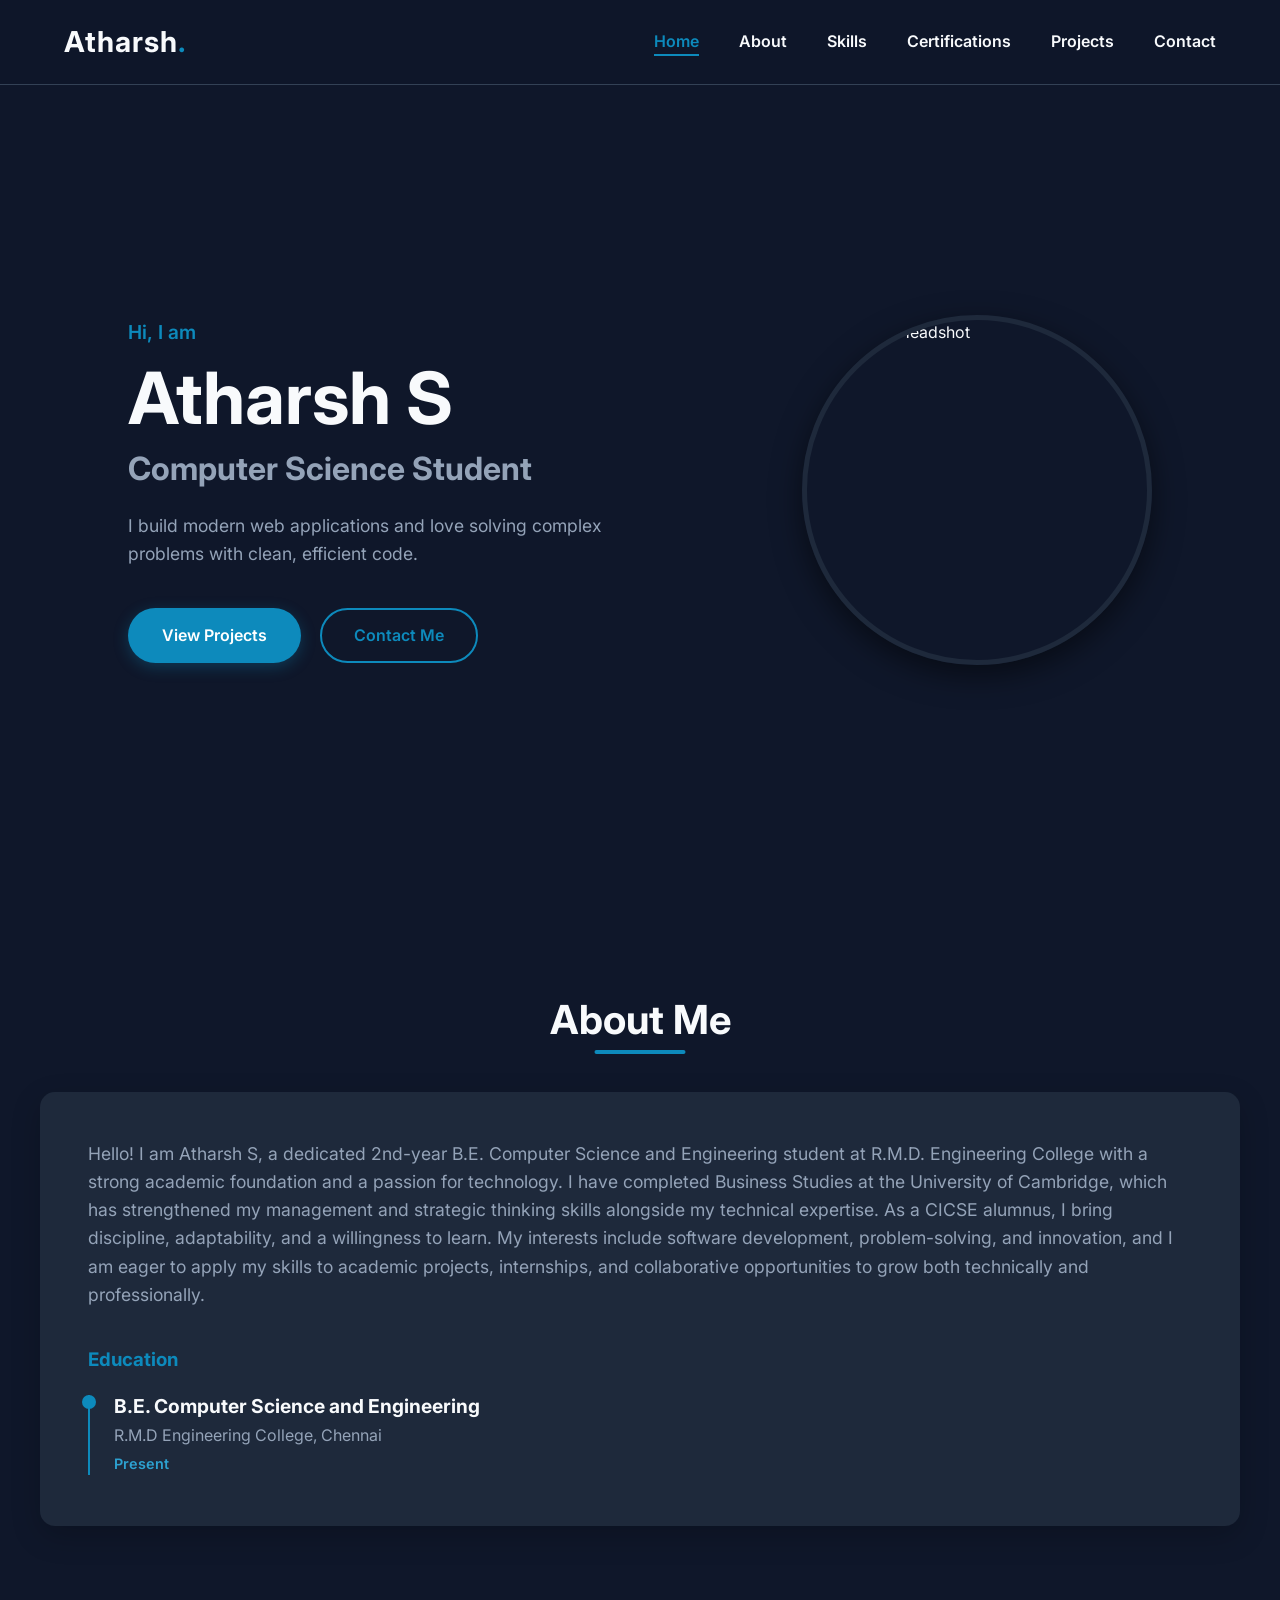
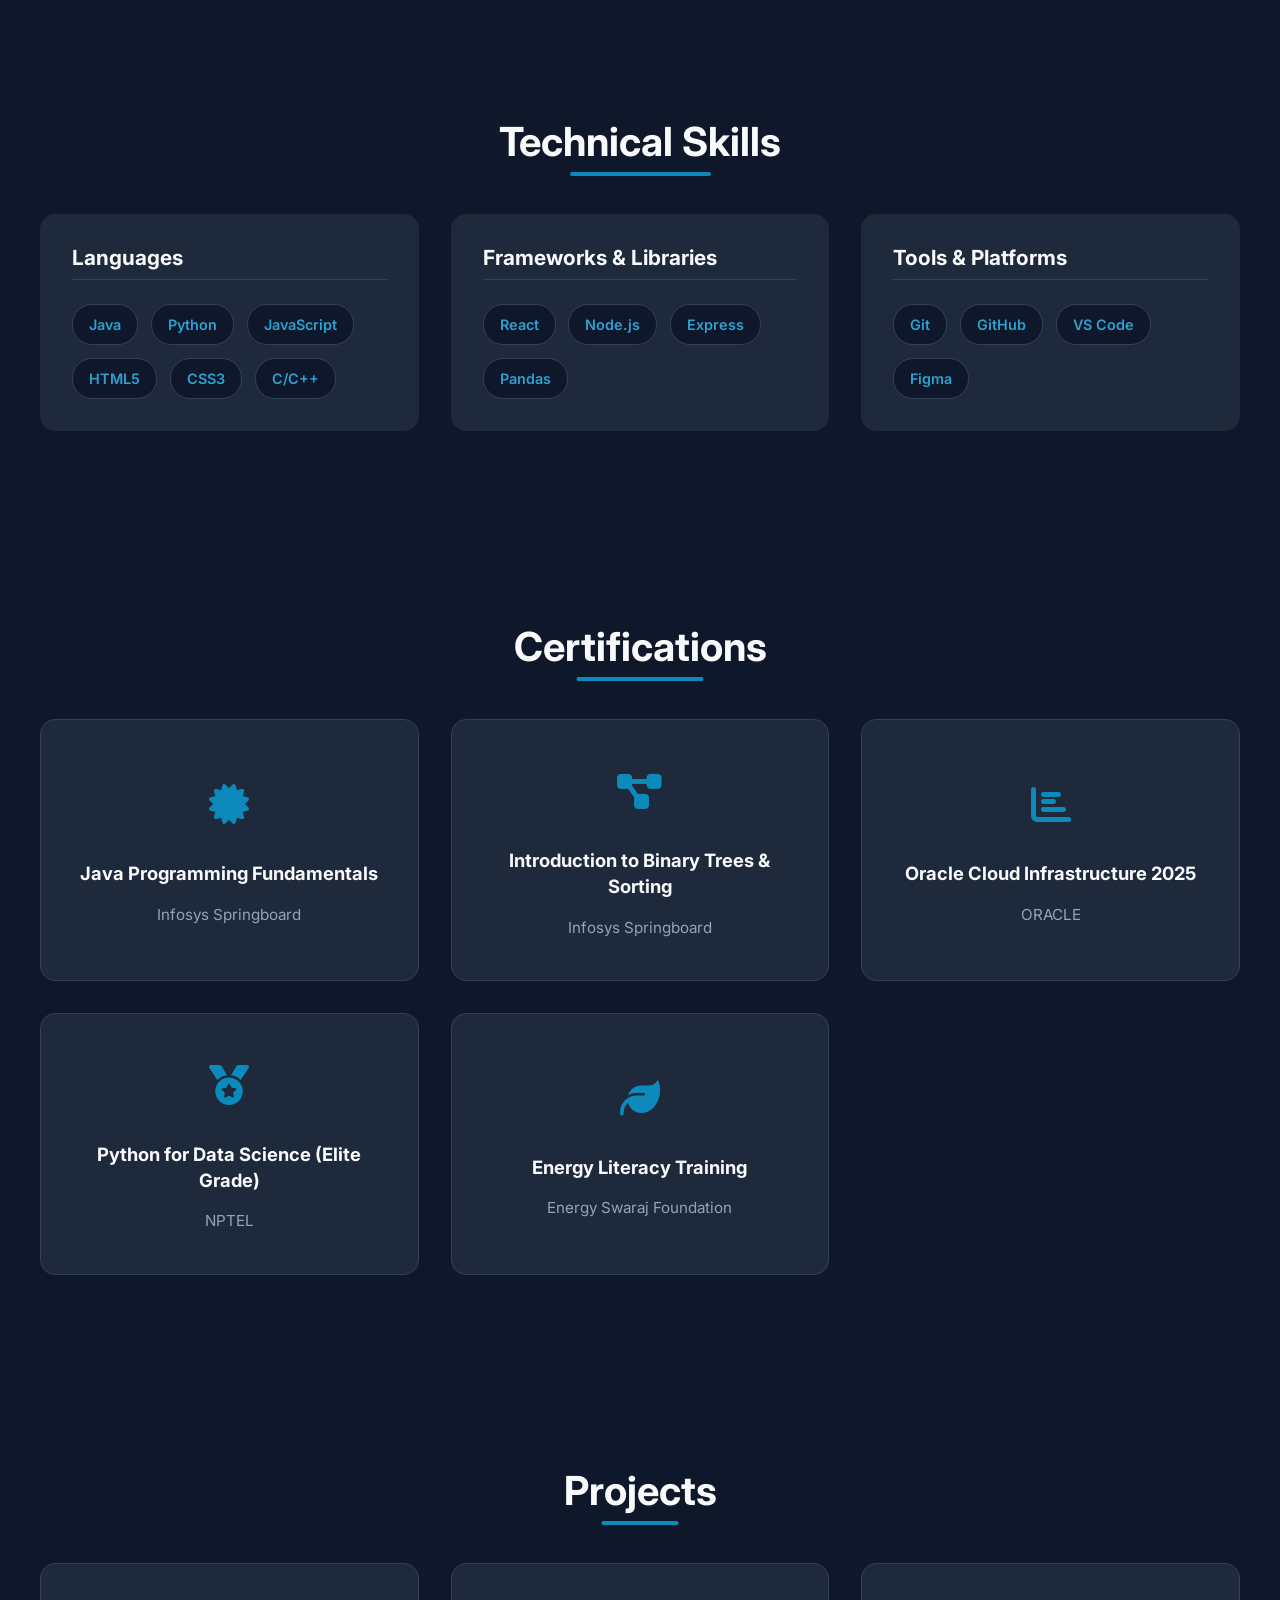
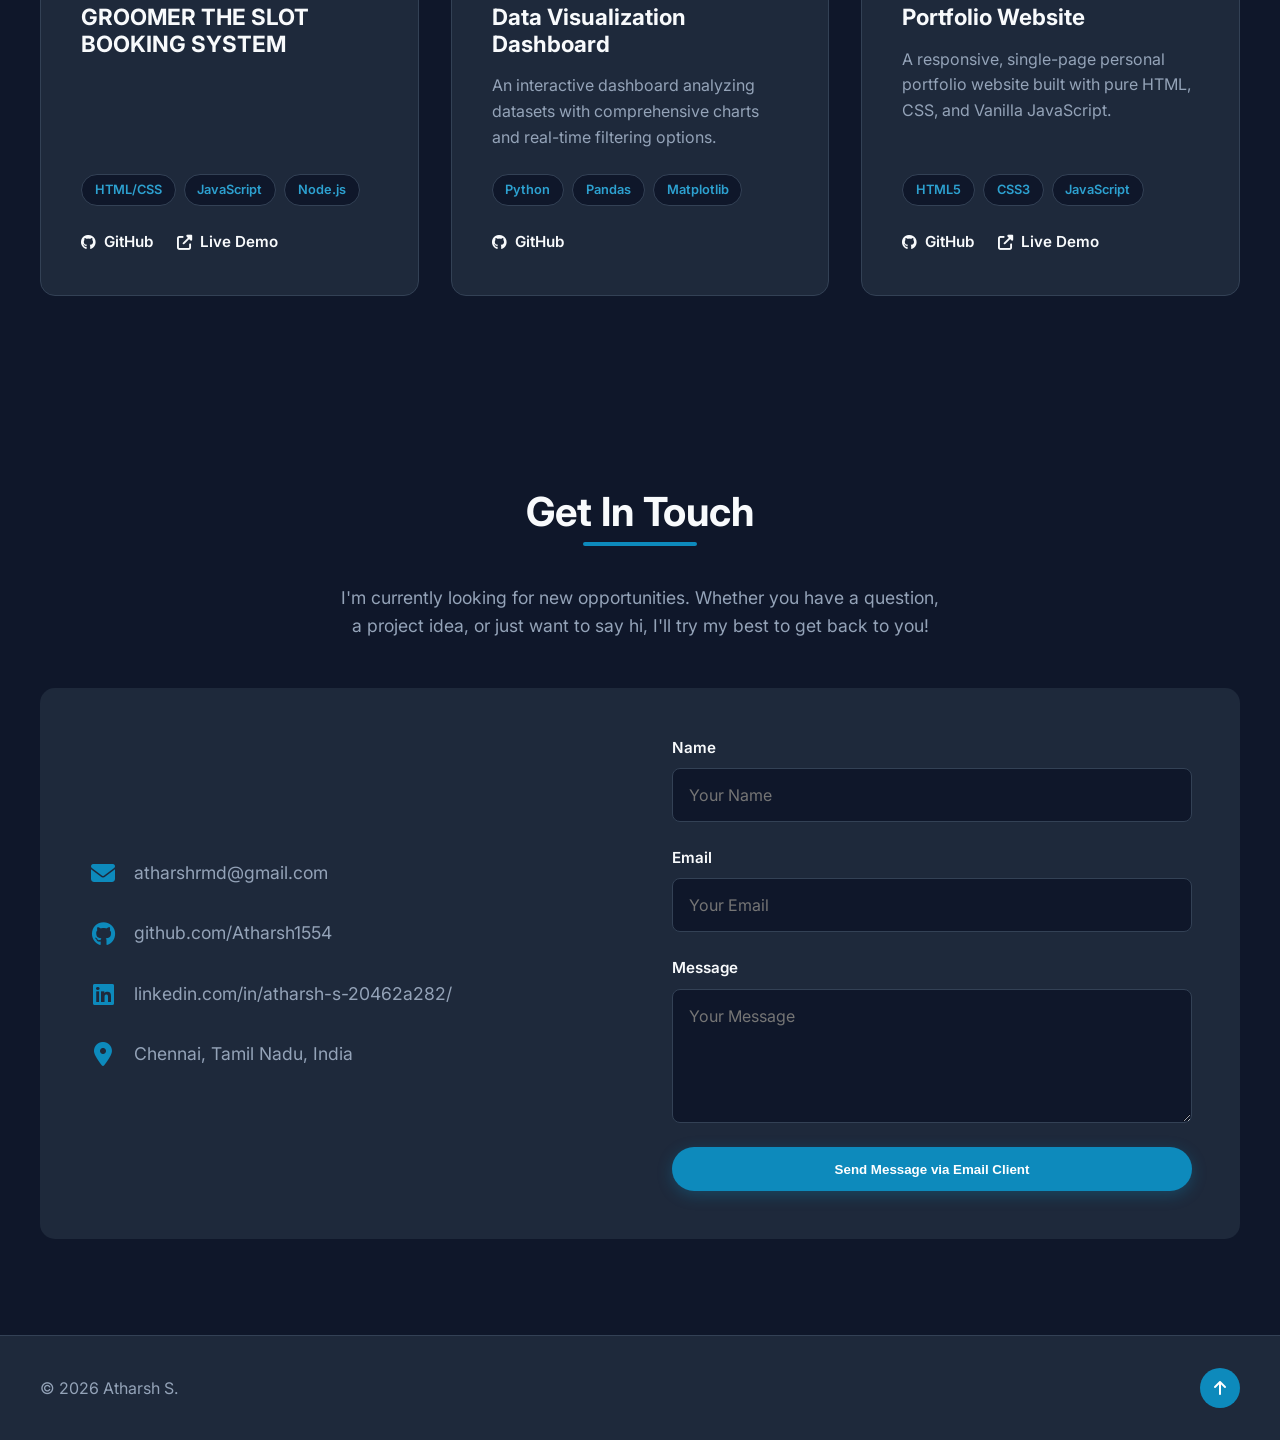
==== index.html @ 86238c12 "Update About Me and Projects, fix project links" ====
<!DOCTYPE html>
<html lang="en">

<head>
    <meta charset="UTF-8">
    <meta name="viewport" content="width=device-width, initial-scale=1.0">
    <title>Atharsh S - Portfolio</title>
    <meta name="description" content="Portfolio of Atharsh S, a student at R.M.D Engineering College.">
    <link rel="stylesheet" href="style.css">
    <!-- Google Fonts -->
    <link href="https://fonts.googleapis.com/css2?family=Inter:wght@300;400;600;700&display=swap" rel="stylesheet">
    <!-- Font Awesome for Icons -->
    <link rel="stylesheet" href="https://cdnjs.cloudflare.com/ajax/libs/font-awesome/6.4.0/css/all.min.css">
</head>

<body>
    <header>
        <nav class="navbar">
            <div class="logo">Atharsh<span>.</span></div>
            <ul class="nav-links">
                <li><a href="#hero">Home</a></li>
                <li><a href="#about">About</a></li>
                <li><a href="#skills">Skills</a></li>
                <li><a href="#certifications">Certifications</a></li>
                <li><a href="#projects">Projects</a></li>
                <li><a href="#contact">Contact</a></li>
            </ul>
            <div class="hamburger">
                <i class="fas fa-bars"></i>
            </div>
        </nav>
    </header>

    <main>
        <!-- Hero Section -->
        <section id="hero" class="hero fade-in">
            <div class="hero-content">
                <p class="greeting">Hi, I am</p>
                <h1 class="name">Atharsh S</h1>
                <h2 class="role">Computer Science Student </h2>
                <p class="summary">I build modern web applications and love solving complex problems with clean,
                    efficient code.</p>
                <div class="cta-buttons">
                    <a href="#projects" class="btn btn-primary">View Projects</a>
                    <a href="#contact" class="btn btn-secondary">Contact Me</a>
                </div>
            </div>
            <div class="hero-image">
                <!-- Profile Image -->
                <img src="profile.jpg" alt="Atharsh S Headshot">
            </div>
        </section>

        <!-- About Section -->
        <section id="about" class="about fade-in">
            <div class="container">
                <h2 class="section-title">About Me</h2>
                <div class="about-content">
                    <div class="about-text">
                        <p>Hello! I am Atharsh S, a dedicated 2nd-year B.E. Computer Science and Engineering student at
                            R.M.D. Engineering College
                            with a strong academic foundation and a passion for technology. I have completed Business
                            Studies at the University of
                            Cambridge, which has strengthened my management and strategic thinking skills alongside my
                            technical expertise. As
                            a CICSE alumnus, I bring discipline, adaptability, and a willingness to learn. My interests
                            include software development,
                            problem-solving, and innovation, and I am eager to apply my skills to academic projects,
                            internships, and collaborative
                            opportunities to grow both technically and professionally.</p>
                        <div class="education">
                            <h3>Education</h3>
                            <div class="edu-item">
                                <h4>B.E. Computer Science and Engineering</h4>
                                <p>R.M.D Engineering College, Chennai</p>
                                <p class="date">Present</p>
                            </div>
                        </div>
                    </div>
                </div>
            </div>
        </section>

        <!-- Skills Section -->
        <section id="skills" class="skills fade-in">
            <div class="container">
                <h2 class="section-title">Technical Skills</h2>
                <div class="skills-container">
                    <div class="skill-category">
                        <h3>Languages</h3>
                        <div class="skill-tags">
                            <span class="tag">Java</span>
                            <span class="tag">Python</span>
                            <span class="tag">JavaScript</span>
                            <span class="tag">HTML5</span>
                            <span class="tag">CSS3</span>
                            <span class="tag">C/C++</span>
                        </div>
                    </div>
                    <div class="skill-category">
                        <h3>Frameworks & Libraries</h3>
                        <div class="skill-tags">
                            <span class="tag">React</span>
                            <span class="tag">Node.js</span>
                            <span class="tag">Express</span>
                            <span class="tag">Pandas</span>
                        </div>
                    </div>
                    <div class="skill-category">
                        <h3>Tools & Platforms</h3>
                        <div class="skill-tags">
                            <span class="tag">Git</span>
                            <span class="tag">GitHub</span>
                            <span class="tag">VS Code</span>
                            <span class="tag">Figma</span>
                        </div>
                    </div>
                </div>
            </div>
        </section>

        <!-- Certifications Section -->
        <section id="certifications" class="certifications fade-in">
            <div class="container">
                <h2 class="section-title">Certifications</h2>
                <div class="card-grid">
                    <div class="card">
                        <div class="card-icon"><i class="fas fa-certificate"></i></div>
                        <h3>Java Programming Fundamentals</h3>
                        <p class="issuer">Infosys Springboard</p>
                    </div>
                    <div class="card">
                        <div class="card-icon"><i class="fas fa-project-diagram"></i></div>
                        <h3>Introduction to Binary Trees & Sorting</h3>
                        <p class="issuer">Infosys Springboard</p>
                    </div>
                    <div class="card">
                        <div class="card-icon"><i class="fas fa-chart-bar"></i></div>
                        <h3>Oracle Cloud Infrastructure 2025</h3>
                        <p class="issuer">ORACLE</p>
                    </div>
                    <div class="card">
                        <div class="card-icon"><i class="fas fa-medal"></i></div>
                        <h3>Python for Data Science (Elite Grade)</h3>
                        <p class="issuer">NPTEL</p>
                    </div>
                    <div class="card">
                        <div class="card-icon"><i class="fas fa-leaf"></i></div>
                        <h3>Energy Literacy Training</h3>
                        <p class="issuer">Energy Swaraj Foundation</p>
                    </div>
                </div>
            </div>
        </section>

        <!-- Projects Section -->
        <section id="projects" class="projects fade-in">
            <div class="container">
                <h2 class="section-title">Projects</h2>
                <div class="project-grid">
                    <!-- Project 1 -->
                    <div class="project-card">
                        <div class="project-content">
                            <h3>GROOMER THE SLOT BOOKING SYSTEM</h3>
                            <p></p>
                            <div class="project-tags">
                                <span class="tag">HTML/CSS</span>
                                <span class="tag">JavaScript</span>
                                <span class="tag">Node.js</span>
                            </div>
                            <div class="project-links">
                                <a href="https://github.com/Atharsh1554/groomer_mystrio"
                                    target="_blank"><i
                                        class="fab fa-github"></i>
                                    GitHub</a>
                                <a href="#" target="_blank"><i
                                        class="fas fa-external-link-alt"></i> Live Demo</a>
                            </div>
                        </div>
                    </div>
                    <!-- Project 2 -->
                    <div class="project-card">
                        <div class="project-content">
                            <h3>Data Visualization Dashboard</h3>
                            <p>An interactive dashboard analyzing datasets with comprehensive charts and real-time
                                filtering options.</p>
                            <div class="project-tags">
                                <span class="tag">Python</span>
                                <span class="tag">Pandas</span>
                                <span class="tag">Matplotlib</span>
                            </div>
                            <div class="project-links">
                                <a href="https://github.com/atharsh-s" target="_blank"><i class="fab fa-github"></i>
                                    GitHub</a>
                            </div>
                        </div>
                    </div>
                    <!-- Project 3 -->
                    <div class="project-card">
                        <div class="project-content">
                            <h3>Portfolio Website</h3>
                            <p>A responsive, single-page personal portfolio website built with pure HTML, CSS, and
                                Vanilla JavaScript.</p>
                            <div class="project-tags">
                                <span class="tag">HTML5</span>
                                <span class="tag">CSS3</span>
                                <span class="tag">JavaScript</span>
                            </div>
                            <div class="project-links">
                                <a href="https://github.com/atharsh-s" target="_blank"><i class="fab fa-github"></i>
                                    GitHub</a>
                                <a href="#" target="_blank"><i class="fas fa-external-link-alt"></i> Live Demo</a>
                            </div>
                        </div>
                    </div>
                </div>
            </div>
        </section>

        <!-- Contact Section -->
        <section id="contact" class="contact fade-in">
            <div class="container">
                <h2 class="section-title">Get In Touch</h2>
                <p class="contact-desc">I'm currently looking for new opportunities. Whether you have a question, a
                    project idea, or just want to say hi, I'll try my best to get back to you!</p>

                <div class="contact-content">
                    <div class="contact-info">
                        <a href="mailto:atharshrmd@gmail.com" class="contact-item">
                            <i class="fas fa-envelope"></i>
                            <span>atharshrmd@gmail.com</span>
                        </a>
                        <a href="https://github.com/Atharsh1554" target="_blank" class="contact-item">
                            <i class="fab fa-github"></i>
                            <span>github.com/Atharsh1554</span>
                        </a>
                        <a href="https://www.linkedin.com/in/atharsh-s-20462a282/" target="_blank" class="contact-item">
                            <i class="fab fa-linkedin"></i>
                            <span>linkedin.com/in/atharsh-s-20462a282/</span>
                        </a>
                        <div class="contact-item">
                            <i class="fas fa-map-marker-alt"></i>
                            <span>Chennai, Tamil Nadu, India</span>
                        </div>
                    </div>

                    <!-- Simple mailto form (No backend required) -->
                    <form action="mailto:atharshrmd@gmail.com" method="post" enctype="text/plain" class="contact-form">
                        <div class="form-group">
                            <label for="name">Name</label>
                            <input type="text" id="name" name="Name" required placeholder="Your Name">
                        </div>
                        <div class="form-group">
                            <label for="email">Email</label>
                            <input type="email" id="email" name="Email" required placeholder="Your Email">
                        </div>
                        <div class="form-group">
                            <label for="message">Message</label>
                            <textarea id="message" name="Message" rows="5" required
                                placeholder="Your Message"></textarea>
                        </div>
                        <button type="submit" class="btn btn-primary btn-block">Send Message via Email Client</button>
                    </form>
                </div>
            </div>
        </section>
    </main>

    <footer>
        <div class="container">
            <p>&copy; 2026 Atharsh S.</p>
            <a href="#hero" class="back-to-top" aria-label="Back to top">
                <i class="fas fa-arrow-up"></i>
            </a>
        </div>
    </footer>

    <script src="script.js"></script>
</body>

</html>
---- style.css ----
/* Custom Properties / Design Tokens */
:root {
    --primary-color: #0d8abc; /* Modern Blue Accent */
    --primary-light: #2da1d0;
    --bg-color: #0f172a; /* Slate 900 background */
    --surface-color: #1e293b; /* Slate 800 surface */
    --surface-hover: #334155; /* Slate 700 */
    --text-color: #f8fafc; /* Slate 50 text */
    --text-muted: #94a3b8; /* Slate 400 muted text */
    --nav-bg: rgba(15, 23, 42, 0.85);
    --border-color: #334155;
    
    --font-main: 'Inter', sans-serif;
    --transition-speed: 0.3s;
}

/* Reset & Base Styles */
* {
    margin: 0;
    padding: 0;
    box-sizing: border-box;
}

html {
    scroll-behavior: smooth;
    scroll-padding-top: 80px; /* Offset for sticky nav */
}

body {
    font-family: var(--font-main);
    background-color: var(--bg-color);
    color: var(--text-color);
    line-height: 1.6;
    overflow-x: hidden;
}

ul {
    list-style: none;
}

a {
    text-decoration: none;
    color: inherit;
    transition: color var(--transition-speed);
}

img {
    max-width: 100%;
    height: auto;
    display: block;
}

/* Reusable Layout Container */
.container {
    width: 90%;
    max-width: 1200px;
    margin: 0 auto;
}

/* Typography */
h1, h2, h3, h4 {
    font-weight: 700;
    line-height: 1.2;
}

.section-title {
    font-size: 2.5rem;
    margin-bottom: 3rem;
    text-align: center;
    position: relative;
    display: inline-block;
    left: 50%;
    transform: translateX(-50%);
}

.section-title::after {
    content: '';
    position: absolute;
    bottom: -10px;
    left: 25%;
    width: 50%;
    height: 4px;
    background-color: var(--primary-color);
    border-radius: 2px;
}

/* Navigation */
header {
    position: fixed;
    top: 0;
    left: 0;
    width: 100%;
    background-color: var(--nav-bg);
    backdrop-filter: blur(10px);
    -webkit-backdrop-filter: blur(10px);
    z-index: 1000;
    border-bottom: 1px solid var(--border-color);
}

.navbar {
    display: flex;
    justify-content: space-between;
    align-items: center;
    padding: 1.2rem 5%;
    max-width: 1400px;
    margin: 0 auto;
}

.logo {
    font-size: 1.8rem;
    font-weight: 700;
    letter-spacing: 1px;
}

.logo span {
    color: var(--primary-color);
}

.nav-links {
    display: flex;
    gap: 2.5rem;
}

.nav-links a {
    font-weight: 600;
    font-size: 1rem;
    position: relative;
}

.nav-links a:hover, .nav-links a.active {
    color: var(--primary-color);
}

.nav-links a::after {
    content: '';
    position: absolute;
    bottom: -5px;
    left: 0;
    width: 0%;
    height: 2px;
    background-color: var(--primary-color);
    transition: width var(--transition-speed);
}

.nav-links a:hover::after, .nav-links a.active::after {
    width: 100%;
}

.hamburger {
    display: none;
    font-size: 1.8rem;
    cursor: pointer;
    color: var(--text-color);
}

/* Buttons */
.btn {
    display: inline-block;
    padding: 0.8rem 2rem;
    border-radius: 30px;
    font-weight: 600;
    cursor: pointer;
    transition: all var(--transition-speed);
    text-align: center;
    border: 2px solid transparent;
}

.btn-primary {
    background-color: var(--primary-color);
    color: #fff;
    box-shadow: 0 4px 15px rgba(13, 138, 188, 0.3);
}

.btn-primary:hover, .btn-primary:focus-visible {
    background-color: var(--primary-light);
    transform: translateY(-2px);
    box-shadow: 0 6px 20px rgba(13, 138, 188, 0.4);
    outline: none;
}

.btn-secondary {
    background-color: transparent;
    color: var(--primary-color);
    border-color: var(--primary-color);
}

.btn-secondary:hover, .btn-secondary:focus-visible {
    background-color: rgba(13, 138, 188, 0.1);
    transform: translateY(-2px);
    outline: none;
}

.btn-block {
    width: 100%;
}

/* Focus states for accessibility */
a:focus-visible, button:focus-visible, input:focus-visible, textarea:focus-visible {
    outline: 2px dashed var(--primary-color);
    outline-offset: 4px;
}

/* Sections General */
section {
    padding: 6rem 0;
}

/* Hero Section */
.hero {
    min-height: 100vh;
    display: flex;
    align-items: center;
    justify-content: space-between;
    padding: 0 10%;
    padding-top: 80px;
}

.hero-content {
    flex: 1;
    max-width: 650px;
}

.greeting {
    color: var(--primary-color);
    font-size: 1.2rem;
    font-weight: 600;
    margin-bottom: 0.5rem;
}

.name {
    font-size: 4.5rem;
    color: var(--text-color);
    margin-bottom: 0.5rem;
}

.role {
    font-size: 2rem;
    color: var(--text-muted);
    margin-bottom: 1.5rem;
}

.summary {
    font-size: 1.1rem;
    color: var(--text-muted);
    margin-bottom: 2.5rem;
    max-width: 500px;
}

.cta-buttons {
    display: flex;
    gap: 1.2rem;
}

.hero-image {
    flex: 1;
    display: flex;
    justify-content: flex-end;
}

.hero-image img {
    width: 350px;
    height: 350px;
    border-radius: 50%;
    object-fit: cover;
    border: 5px solid var(--surface-color);
    box-shadow: 0 10px 30px rgba(0,0,0,0.5);
    transition: transform 0.5s ease;
}

.hero-image img:hover {
    transform: scale(1.05);
}

/* About Section */
.about-content {
    background-color: var(--surface-color);
    padding: 3rem;
    border-radius: 15px;
    box-shadow: 0 10px 30px rgba(0,0,0,0.2);
}

.about-text p {
    margin-bottom: 1.5rem;
    font-size: 1.1rem;
    color: var(--text-muted);
}

.education {
    margin-top: 2.5rem;
}

.education h3 {
    margin-bottom: 1.5rem;
    color: var(--primary-color);
}

.edu-item {
    padding-left: 1.5rem;
    border-left: 2px solid var(--primary-color);
    position: relative;
}

.edu-item::before {
    content: '';
    position: absolute;
    left: -8px;
    top: 0;
    width: 14px;
    height: 14px;
    border-radius: 50%;
    background-color: var(--primary-color);
}

.edu-item h4 {
    font-size: 1.2rem;
    margin-bottom: 0.3rem;
}

.edu-item p {
    margin-bottom: 0.2rem;
    font-size: 1rem;
}

.edu-item .date {
    color: var(--primary-light);
    font-size: 0.9rem;
    font-weight: 600;
}

/* Skills Section */
.skills-container {
    display: grid;
    grid-template-columns: repeat(auto-fit, minmax(300px, 1fr));
    gap: 2rem;
}

.skill-category {
    background-color: var(--surface-color);
    padding: 2rem;
    border-radius: 15px;
    transition: transform var(--transition-speed);
}

.skill-category:hover {
    transform: translateY(-5px);
}

.skill-category h3 {
    margin-bottom: 1.5rem;
    font-size: 1.3rem;
    border-bottom: 1px solid var(--border-color);
    padding-bottom: 0.5rem;
}

.skill-tags {
    display: flex;
    flex-wrap: wrap;
    gap: 0.8rem;
}

.tag {
    background-color: var(--bg-color);
    color: var(--primary-light);
    padding: 0.5rem 1rem;
    border-radius: 20px;
    font-size: 0.9rem;
    font-weight: 600;
    border: 1px solid var(--border-color);
    transition: all var(--transition-speed);
}

.tag:hover {
    background-color: var(--primary-color);
    color: #fff;
    border-color: var(--primary-color);
}

/* Certifications Section */
.card-grid {
    display: grid;
    grid-template-columns: repeat(auto-fill, minmax(280px, 1fr));
    gap: 2rem;
}

.card {
    background-color: var(--surface-color);
    padding: 2.5rem 2rem;
    border-radius: 15px;
    text-align: center;
    transition: transform var(--transition-speed), box-shadow var(--transition-speed);
    display: flex;
    flex-direction: column;
    align-items: center;
    justify-content: center;
    border: 1px solid var(--border-color);
}

.card:hover {
    transform: translateY(-10px);
    box-shadow: 0 15px 30px rgba(0,0,0,0.3);
    border-color: var(--primary-color);
}

.card-icon {
    font-size: 2.5rem;
    color: var(--primary-color);
    margin-bottom: 1.5rem;
}

.card h3 {
    font-size: 1.15rem;
    margin-bottom: 1rem;
    line-height: 1.4;
}

.card .issuer {
    color: var(--text-muted);
    font-size: 0.95rem;
}

/* Projects Section */
.project-grid {
    display: grid;
    grid-template-columns: repeat(auto-fill, minmax(320px, 1fr));
    gap: 2rem;
}

.project-card {
    background-color: var(--surface-color);
    border-radius: 15px;
    overflow: hidden;
    transition: transform var(--transition-speed);
    display: flex;
    flex-direction: column;
    border: 1px solid var(--border-color);
}

.project-card:hover {
    transform: translateY(-10px);
    border-color: var(--primary-light);
}

.project-content {
    padding: 2.5rem;
    display: flex;
    flex-direction: column;
    height: 100%;
}

.project-content h3 {
    font-size: 1.4rem;
    margin-bottom: 1rem;
    color: var(--text-color);
}

.project-content p {
    color: var(--text-muted);
    margin-bottom: 1.5rem;
    flex-grow: 1;
}

.project-tags {
    display: flex;
    flex-wrap: wrap;
    gap: 0.5rem;
    margin-bottom: 1.5rem;
}

.project-tags .tag {
    padding: 0.3rem 0.8rem;
    font-size: 0.8rem;
}

.project-links {
    display: flex;
    gap: 1.5rem;
}

.project-links a {
    display: flex;
    align-items: center;
    gap: 0.5rem;
    font-size: 0.95rem;
    font-weight: 600;
    color: var(--text-color);
}

.project-links a:hover {
    color: var(--primary-color);
}

/* Contact Section */
.contact-desc {
    text-align: center;
    max-width: 600px;
    margin: 0 auto 3rem auto;
    color: var(--text-muted);
    font-size: 1.1rem;
}

.contact-content {
    display: grid;
    grid-template-columns: 1fr 1fr;
    gap: 4rem;
    background-color: var(--surface-color);
    padding: 3rem;
    border-radius: 15px;
}

.contact-info {
    display: flex;
    flex-direction: column;
    gap: 2rem;
    justify-content: center;
}

.contact-item {
    display: flex;
    align-items: center;
    gap: 1rem;
    font-size: 1.1rem;
    color: var(--text-muted);
    transition: color var(--transition-speed);
}

a.contact-item:hover {
    color: var(--primary-color);
}

.contact-item i {
    font-size: 1.5rem;
    color: var(--primary-color);
    width: 30px;
    text-align: center;
}

.contact-form {
    display: flex;
    flex-direction: column;
    gap: 1.5rem;
}

.form-group {
    display: flex;
    flex-direction: column;
    gap: 0.5rem;
}

.form-group label {
    font-weight: 600;
    color: var(--text-color);
    font-size: 0.95rem;
}

.form-group input, .form-group textarea {
    padding: 1rem;
    border-radius: 8px;
    background-color: var(--bg-color);
    border: 1px solid var(--border-color);
    color: var(--text-color);
    font-family: inherit;
    font-size: 1rem;
    transition: border-color var(--transition-speed);
}

.form-group input:focus, .form-group textarea:focus {
    outline: none;
    border-color: var(--primary-color);
}

/* Footer */
footer {
    background-color: var(--surface-color);
    padding: 2rem 0;
    text-align: center;
    border-top: 1px solid var(--border-color);
}

footer .container {
    display: flex;
    justify-content: space-between;
    align-items: center;
}

footer p {
    color: var(--text-muted);
}

.back-to-top {
    width: 40px;
    height: 40px;
    background-color: var(--primary-color);
    color: #fff;
    display: flex;
    justify-content: center;
    align-items: center;
    border-radius: 50%;
    transition: background-color var(--transition-speed), transform var(--transition-speed);
}

.back-to-top:hover {
    background-color: var(--primary-light);
    transform: translateY(-3px);
}

/* Animations */
.fade-in {
    opacity: 0;
    transform: translateY(20px);
    transition: opacity 0.6s ease-out, transform 0.6s ease-out;
}

.fade-in.visible {
    opacity: 1;
    transform: translateY(0);
}

/* Responsive Design */

/* Large screens down to standard desktop */
@media screen and (max-width: 1280px) {
    .container {
        width: 95%;
    }
}

/* Tablet / small desktop */
@media screen and (max-width: 992px) {
    .name { font-size: 3.5rem; }
    .role { font-size: 1.5rem; }
    
    .hero {
        flex-direction: column-reverse;
        justify-content: center;
        gap: 3rem;
        text-align: center;
        padding: 140px 5% 60px 5%;
    }

    .hero-content {
        display: flex;
        flex-direction: column;
        align-items: center;
    }

    .summary {
        margin: 0 auto 2.5rem auto;
    }

    .hero-image {
        justify-content: center;
    }

    .hero-image img {
        width: 280px;
        height: 280px;
    }

    .contact-content {
        grid-template-columns: 1fr;
        gap: 3rem;
    }
    
    .contact-info {
        flex-direction: row;
        flex-wrap: wrap;
        justify-content: center;
        text-align: center;
    }
}

/* Mobile Devices */
@media screen and (max-width: 768px) {
    .hamburger {
        display: block;
    }

    .nav-links {
        position: fixed;
        top: 76px; /* Below navbar */
        left: -100%;
        width: 100%;
        height: calc(100vh - 76px);
        background-color: var(--nav-bg);
        flex-direction: column;
        align-items: center;
        justify-content: center;
        gap: 2.5rem;
        transition: left 0.4s ease;
        backdrop-filter: blur(10px);
        -webkit-backdrop-filter: blur(10px);
    }

    .nav-links.active {
        left: 0;
    }

    .nav-links a {
        font-size: 1.5rem;
    }

    .section-title {
        font-size: 2rem;
    }

    .about-content {
        padding: 2rem;
    }
    
    footer .container {
        flex-direction: column;
        gap: 1.5rem;
    }
}

/* Small Mobile Devices */
@media screen and (max-width: 480px) {
    .name { font-size: 2.5rem; }
    .role { font-size: 1.2rem; }
    
    .hero-image img {
        width: 220px;
        height: 220px;
    }

    .cta-buttons {
        flex-direction: column;
        width: 100%;
    }

    .btn {
        width: 100%;
    }

    .contact-content {
        padding: 1.5rem;
    }
    
    .contact-info {
        flex-direction: column;
        align-items: flex-start;
    }
}
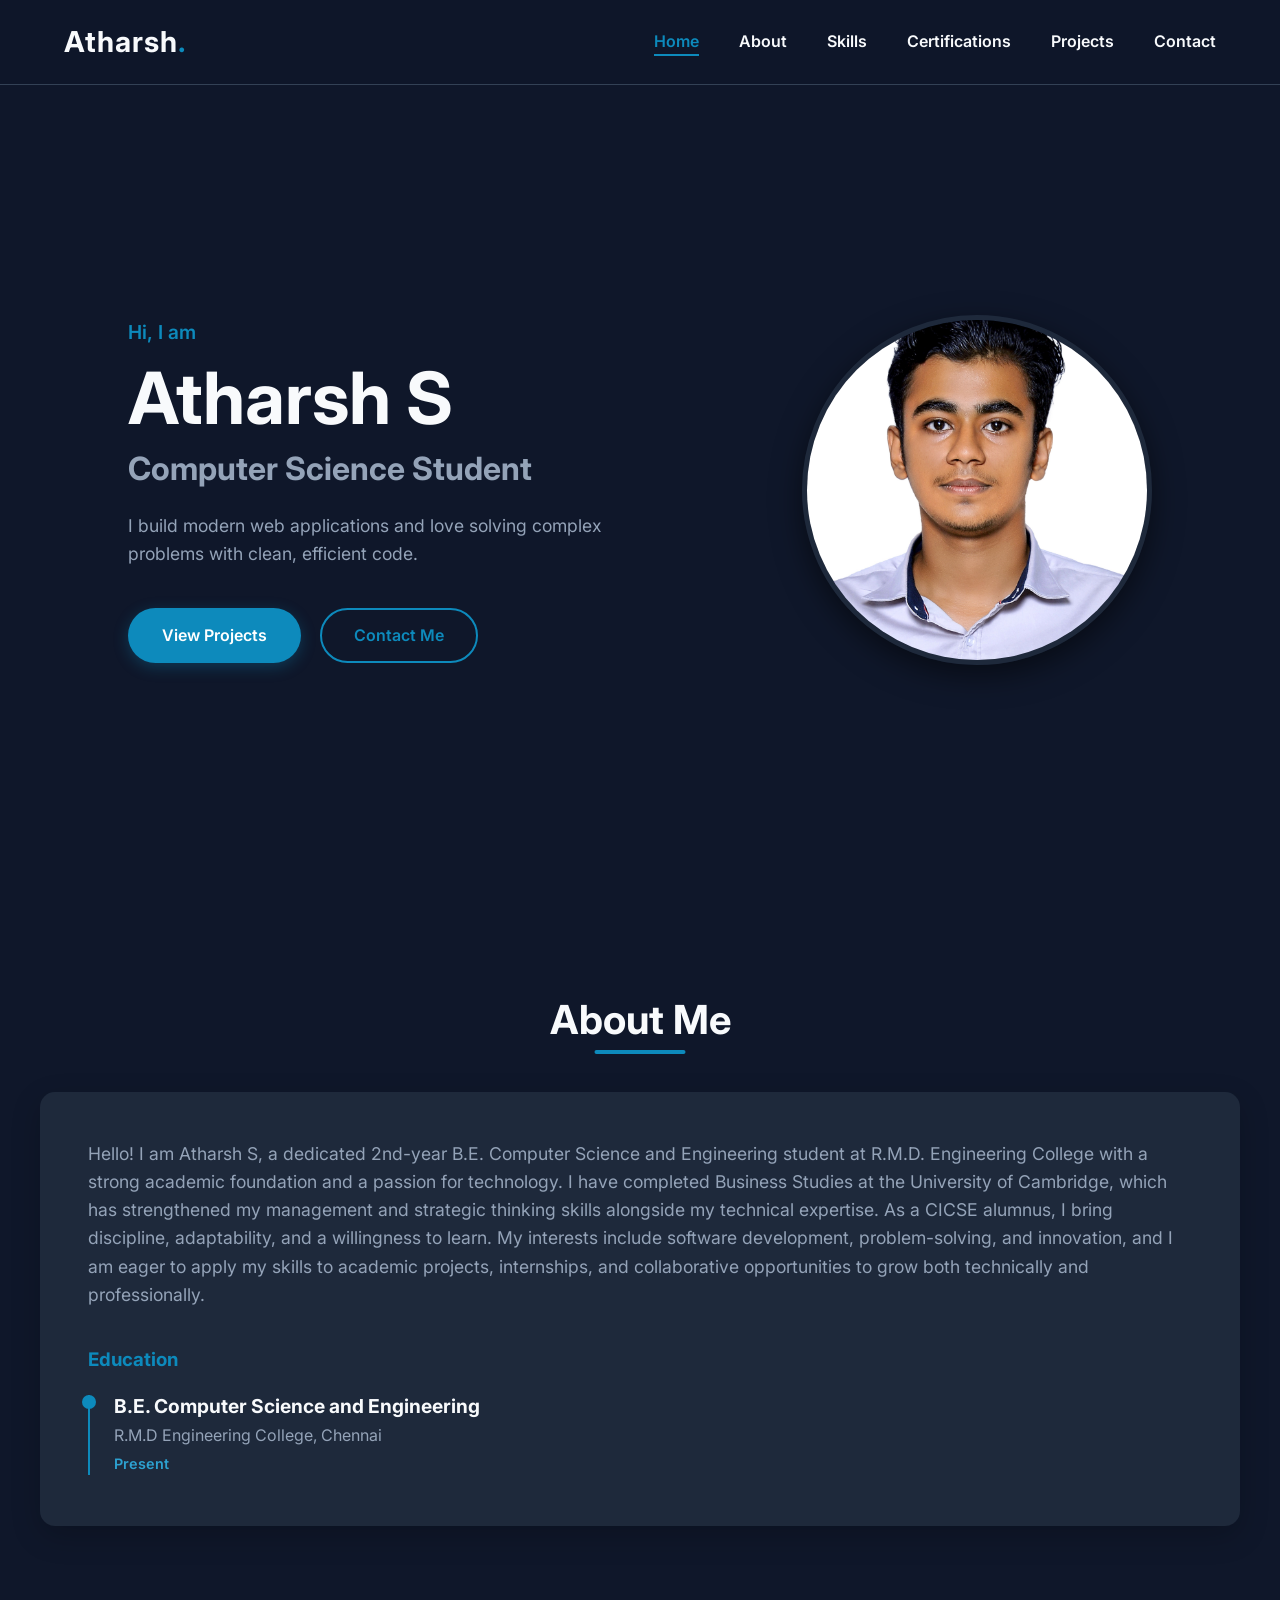
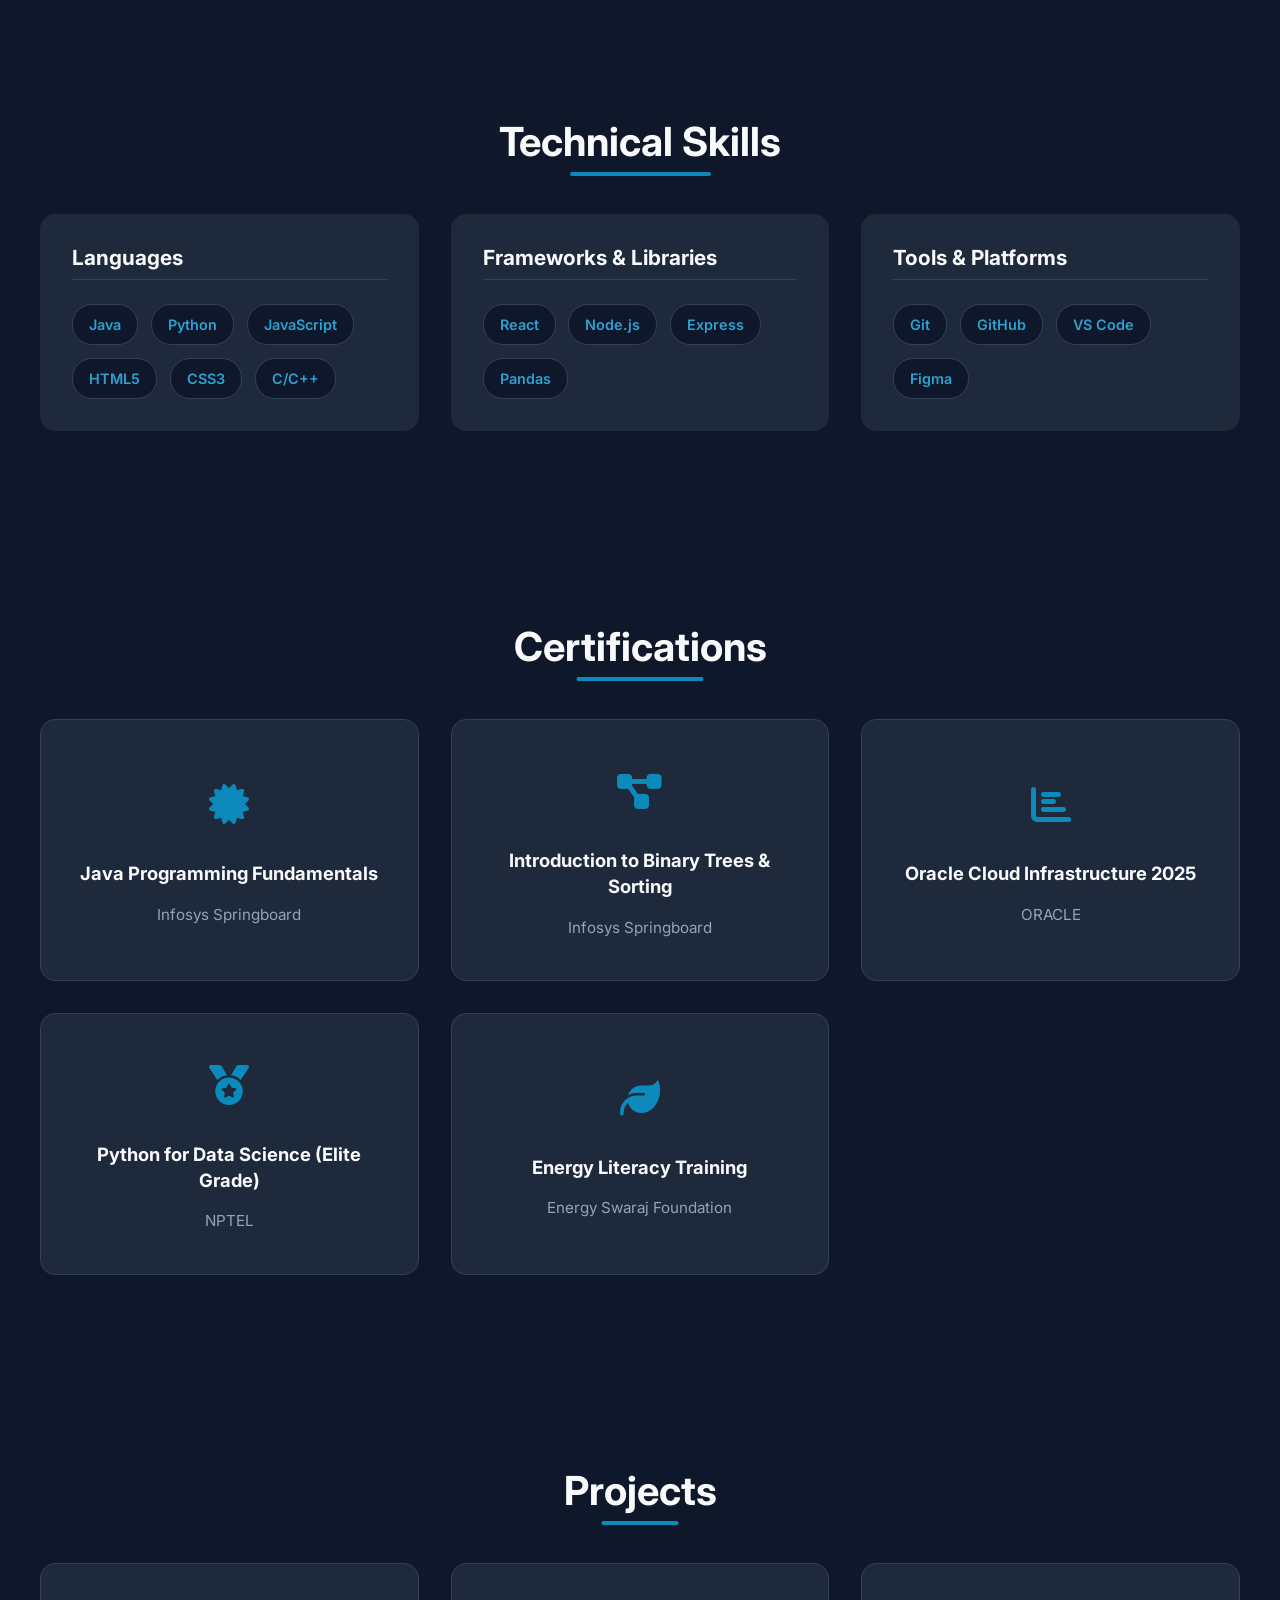
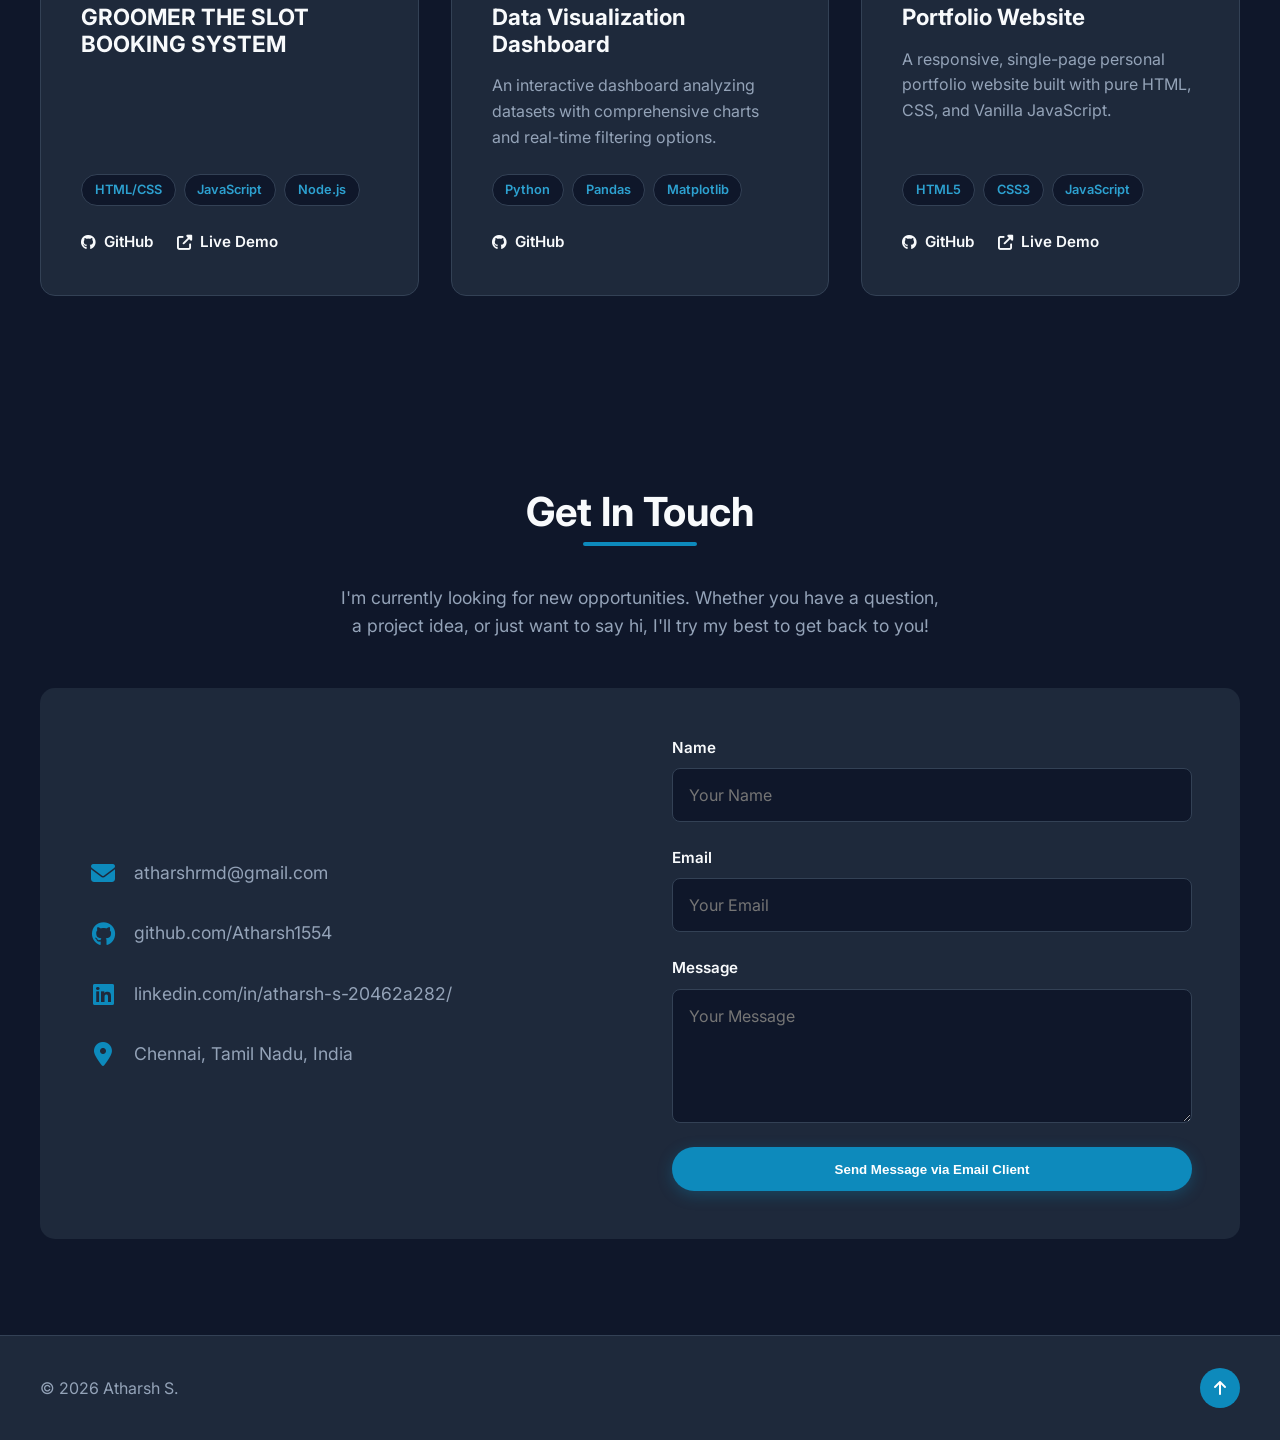
==== commit 266cda17: "Updated project" ====
--- a/index.html
+++ b/index.html
@@ -47,7 +47,7 @@
             </div>
             <div class="hero-image">
                 <!-- Profile Image -->
-                <img src="profile.jpg" alt="Atharsh S Headshot">
+                <img src="profile.jpg.JPG" alt="Atharsh S Headshot">
             </div>
         </section>
 
@@ -169,12 +169,10 @@
                                 <span class="tag">Node.js</span>
                             </div>
                             <div class="project-links">
-                                <a href="https://github.com/Atharsh1554/groomer_mystrio"
-                                    target="_blank"><i
+                                <a href="https://github.com/Atharsh1554/groomer_mystrio" target="_blank"><i
                                         class="fab fa-github"></i>
                                     GitHub</a>
-                                <a href="#" target="_blank"><i
-                                        class="fas fa-external-link-alt"></i> Live Demo</a>
+                                <a href="#" target="_blank"><i class="fas fa-external-link-alt"></i> Live Demo</a>
                             </div>
                         </div>
                     </div>
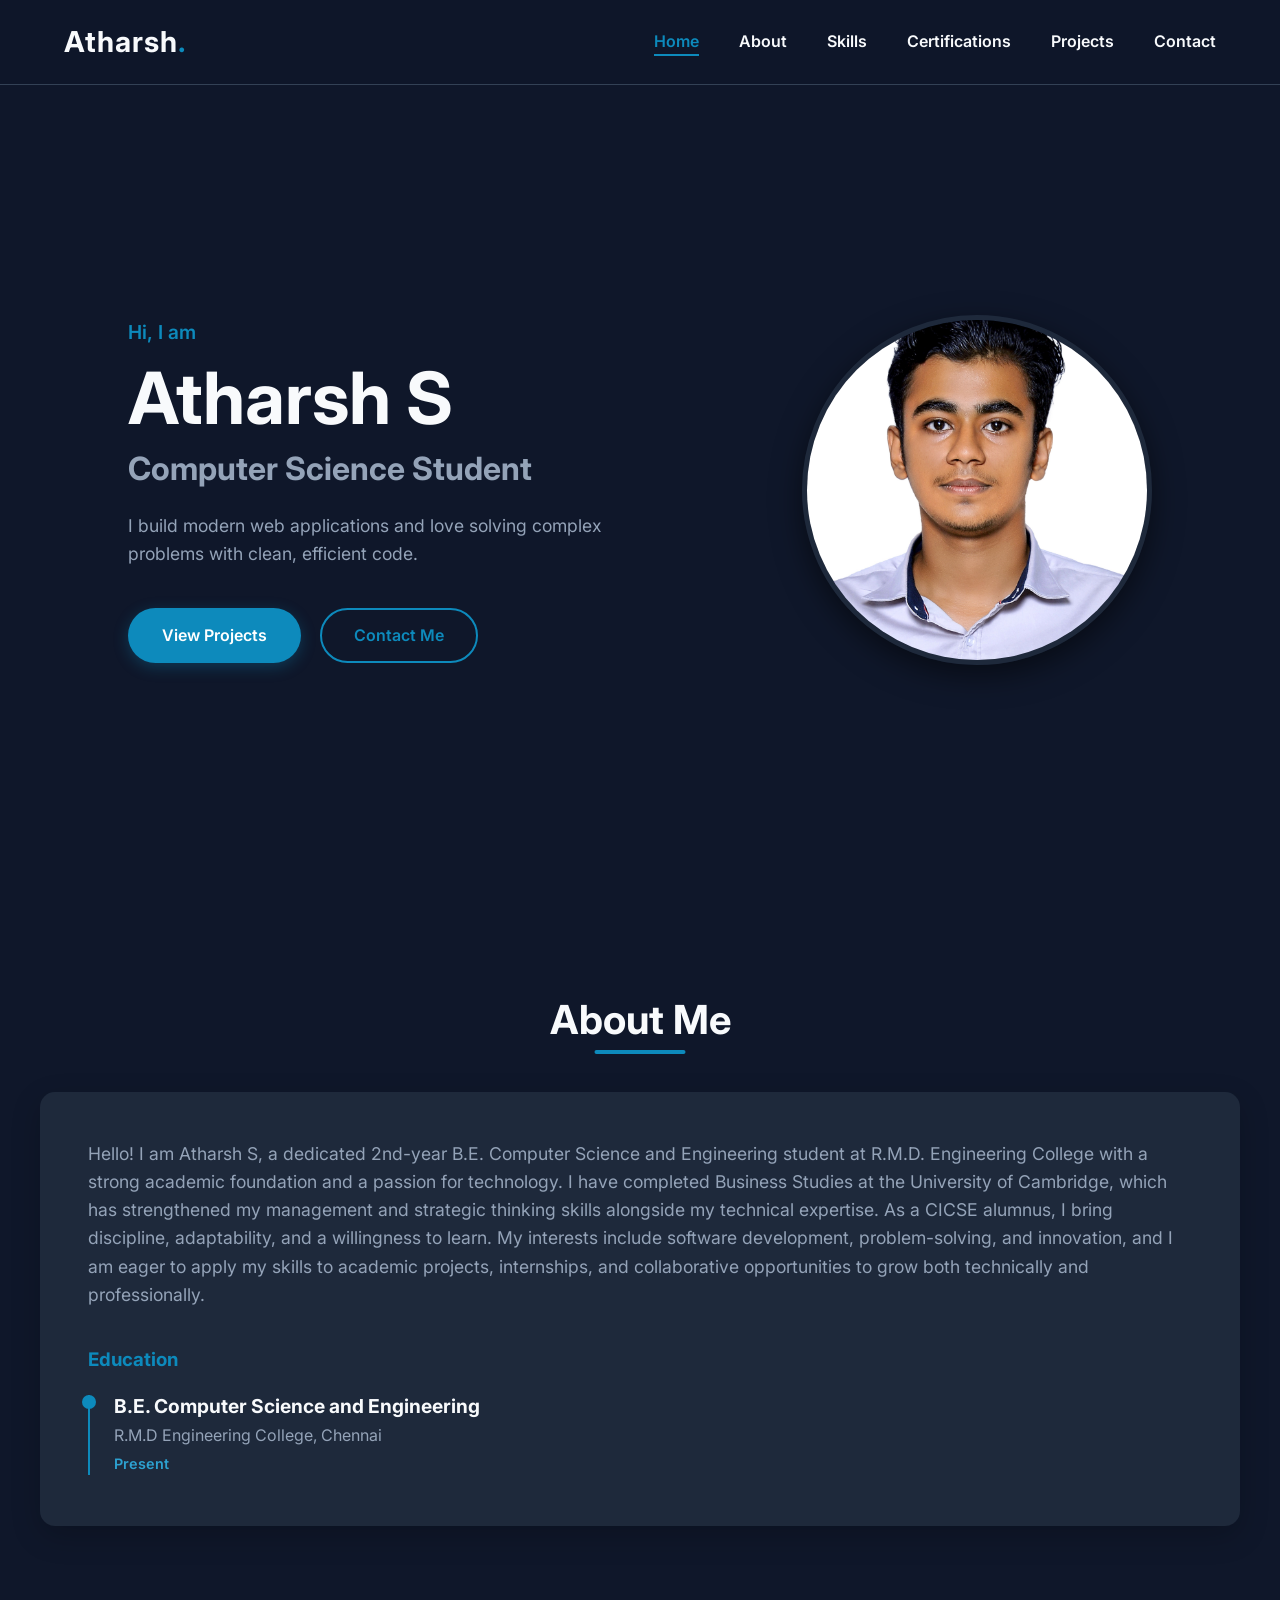
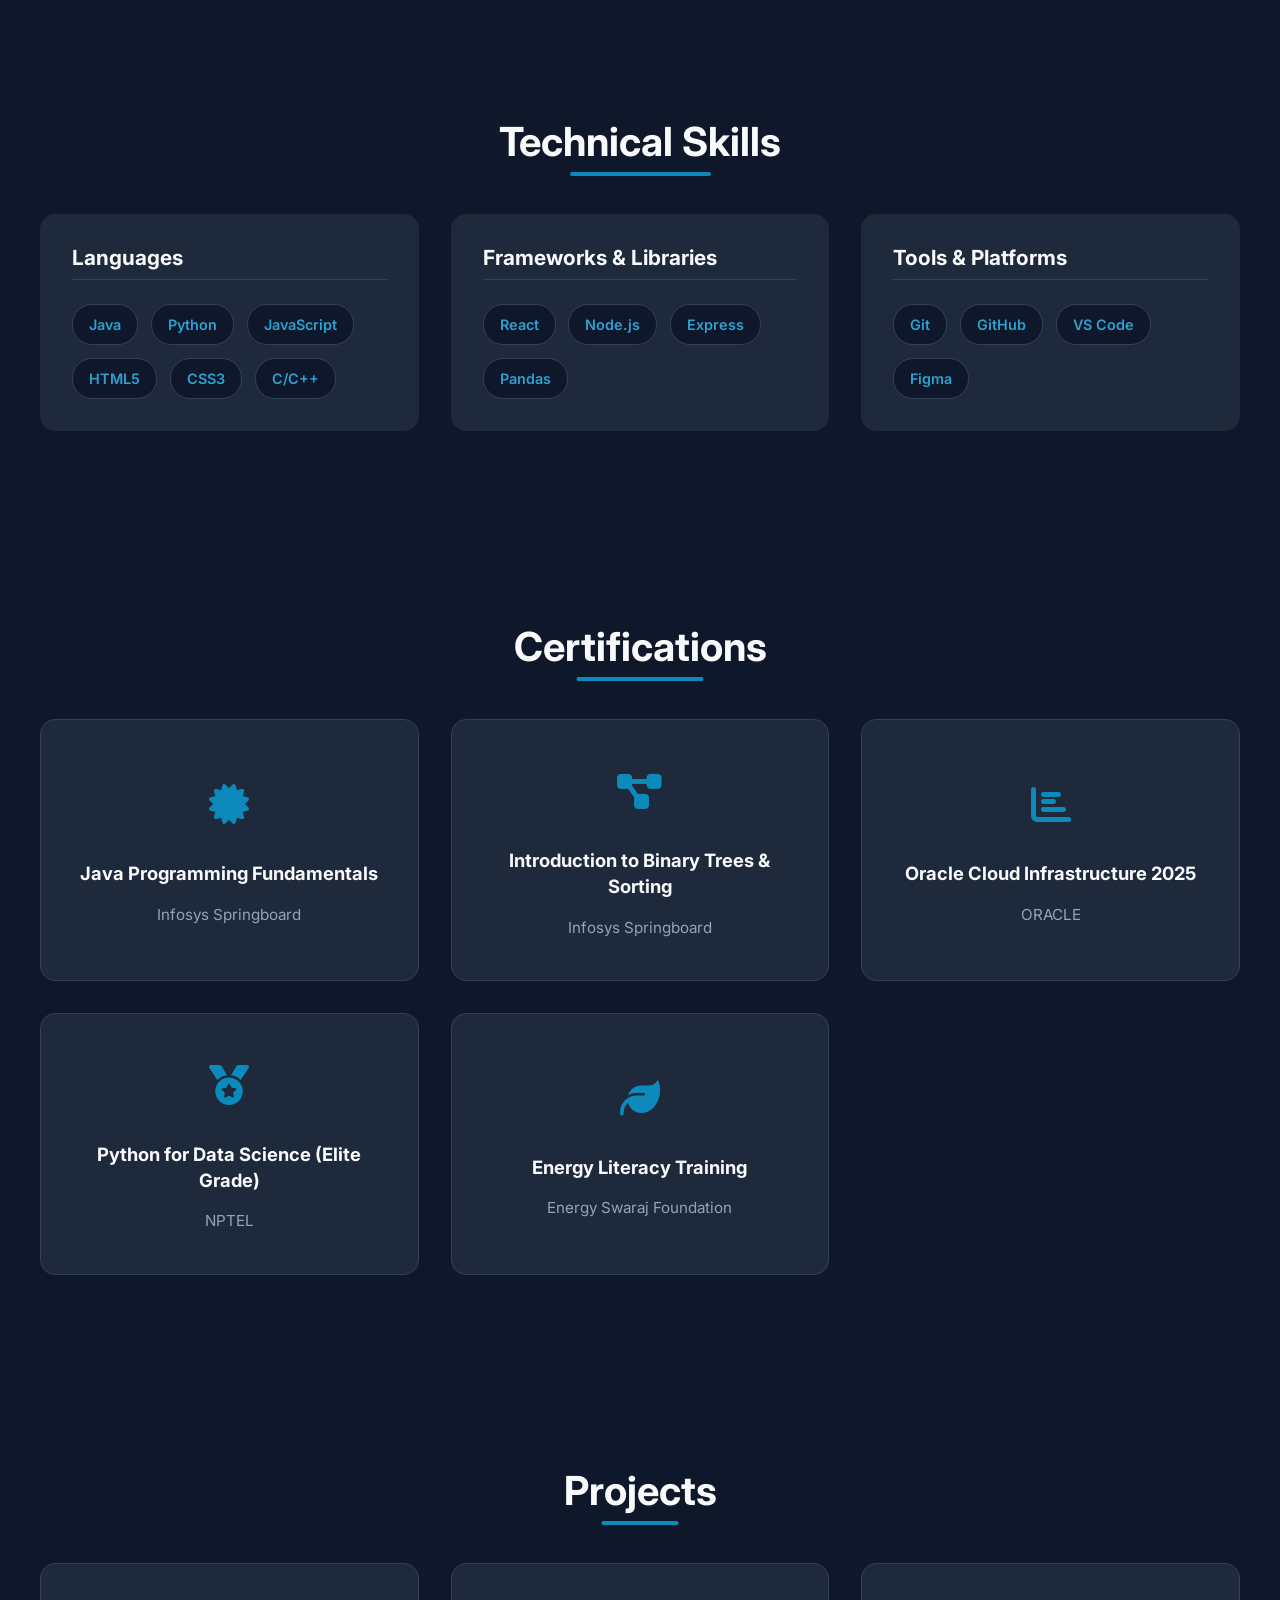
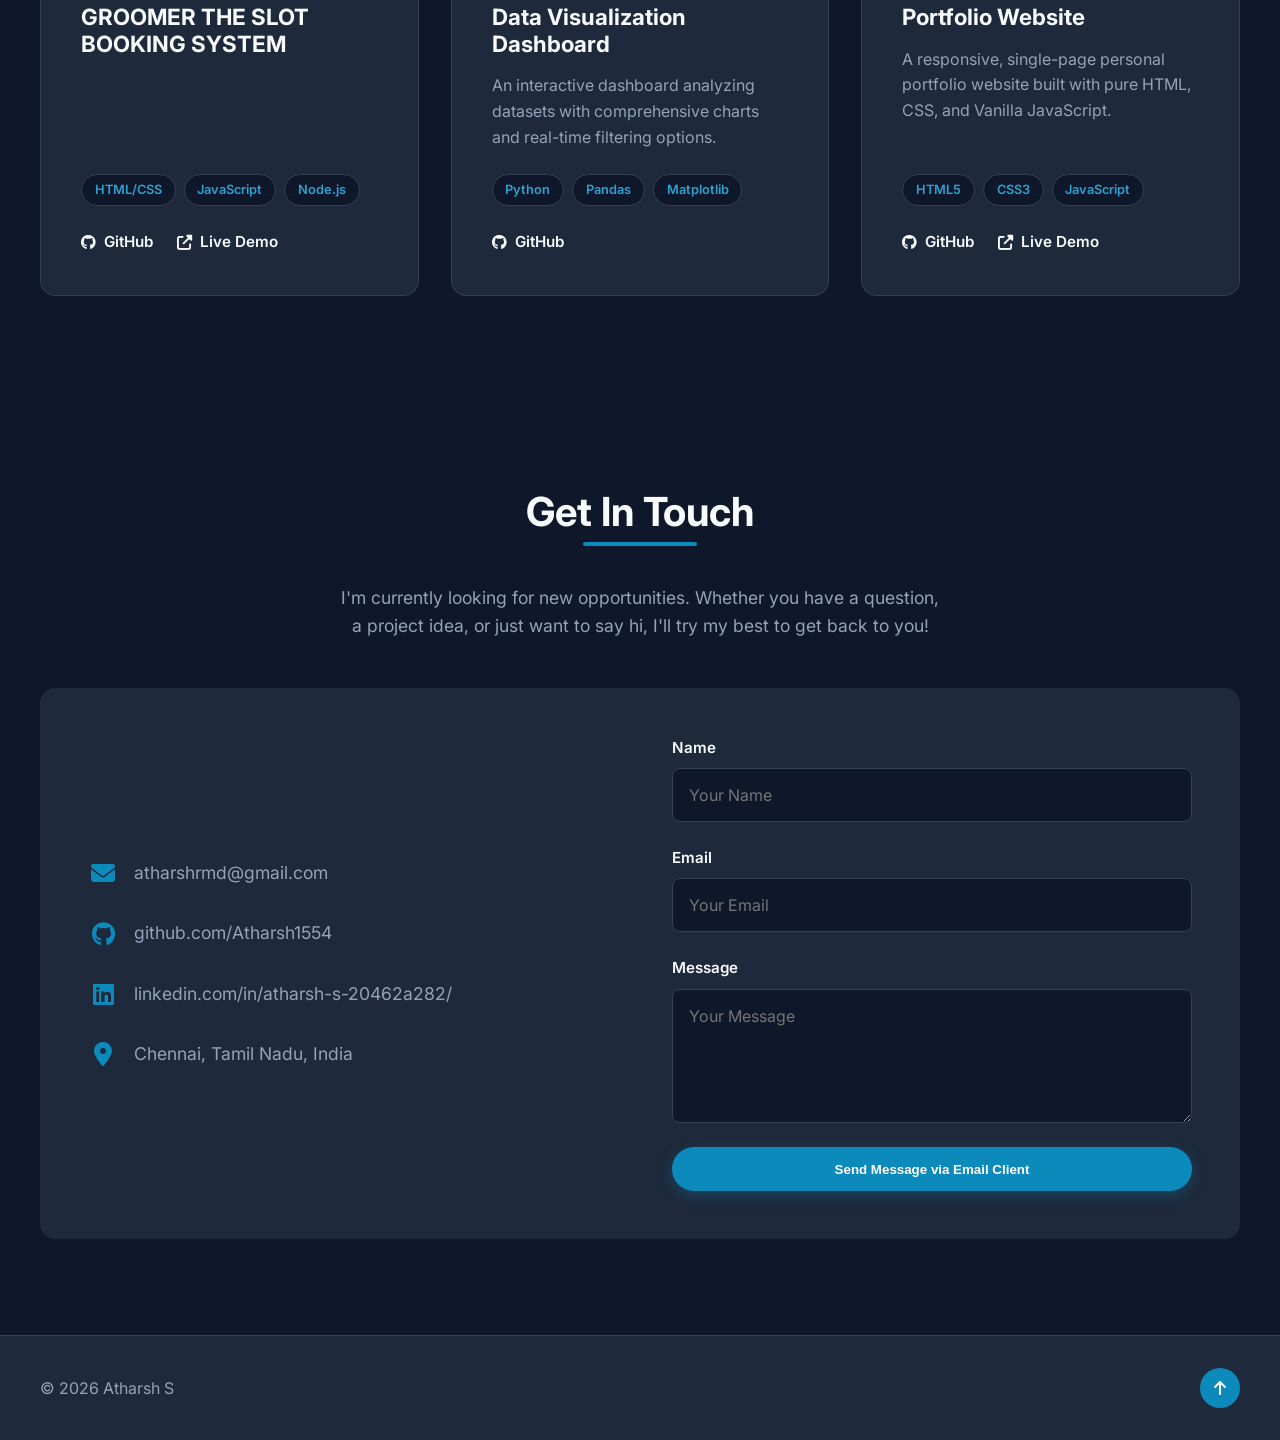
==== commit 45cb58a2: "Add dedicated About page with timeline, interests, and philosophy sections" ====
--- a/index.html
+++ b/index.html
@@ -19,7 +19,7 @@
             <div class="logo">Atharsh<span>.</span></div>
             <ul class="nav-links">
                 <li><a href="#hero">Home</a></li>
-                <li><a href="#about">About</a></li>
+                <li><a href="about.html">About</a></li>
                 <li><a href="#skills">Skills</a></li>
                 <li><a href="#certifications">Certifications</a></li>
                 <li><a href="#projects">Projects</a></li>
@@ -266,7 +266,7 @@
 
     <footer>
         <div class="container">
-            <p>&copy; 2026 Atharsh S.</p>
+            <p>&copy; 2026 Atharsh S</p>
             <a href="#hero" class="back-to-top" aria-label="Back to top">
                 <i class="fas fa-arrow-up"></i>
             </a>
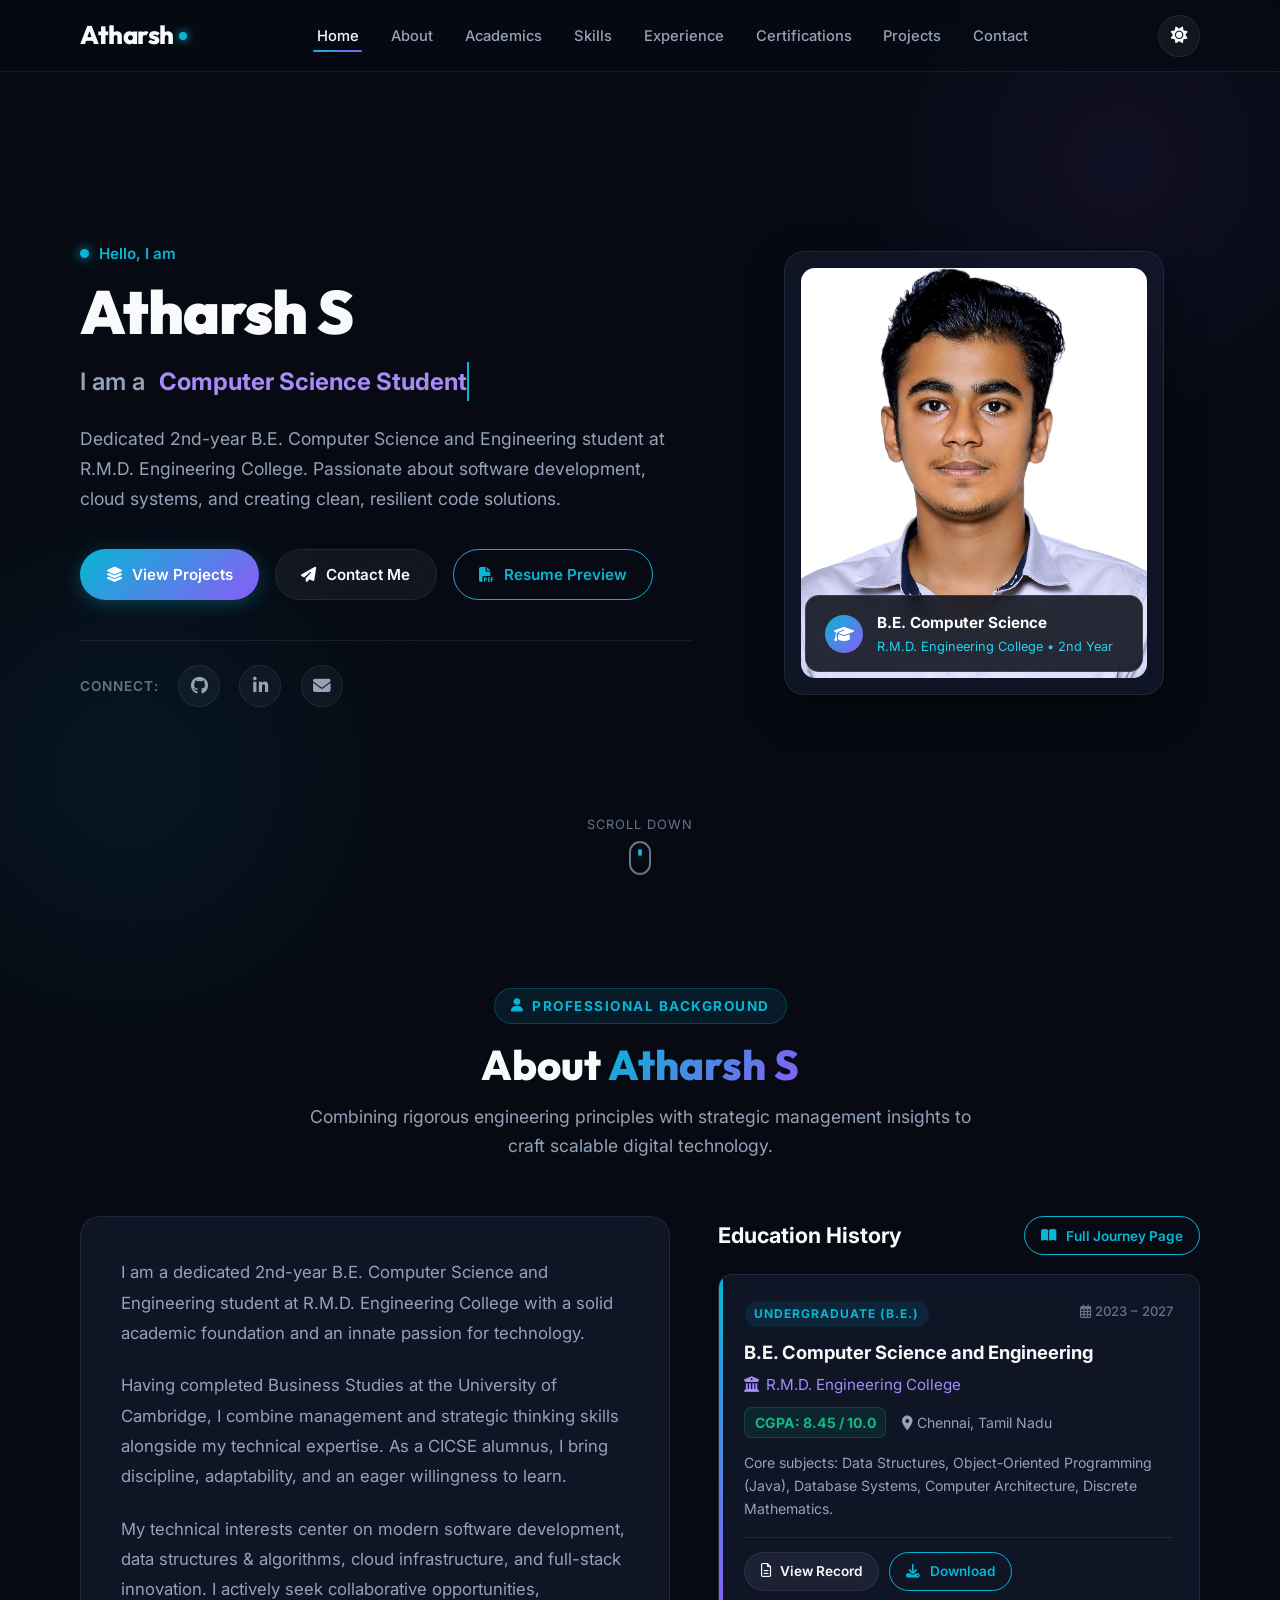
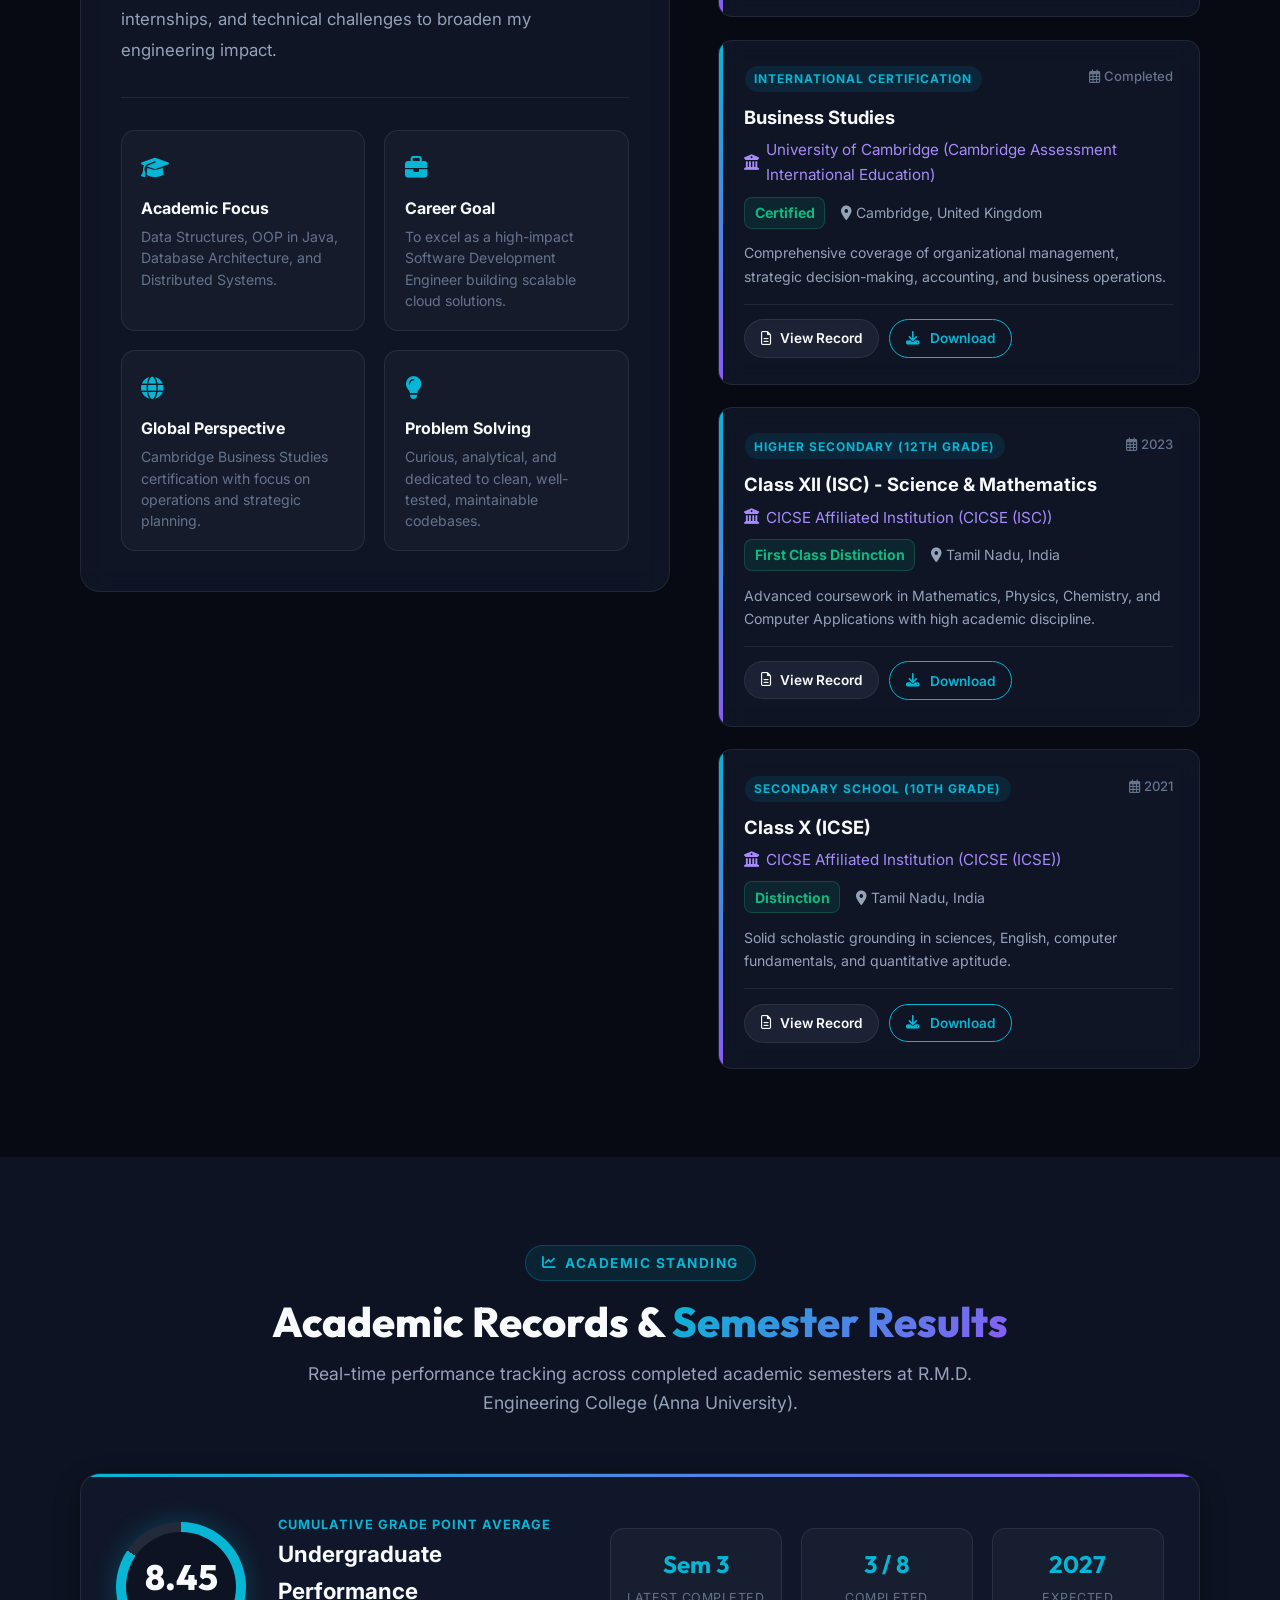
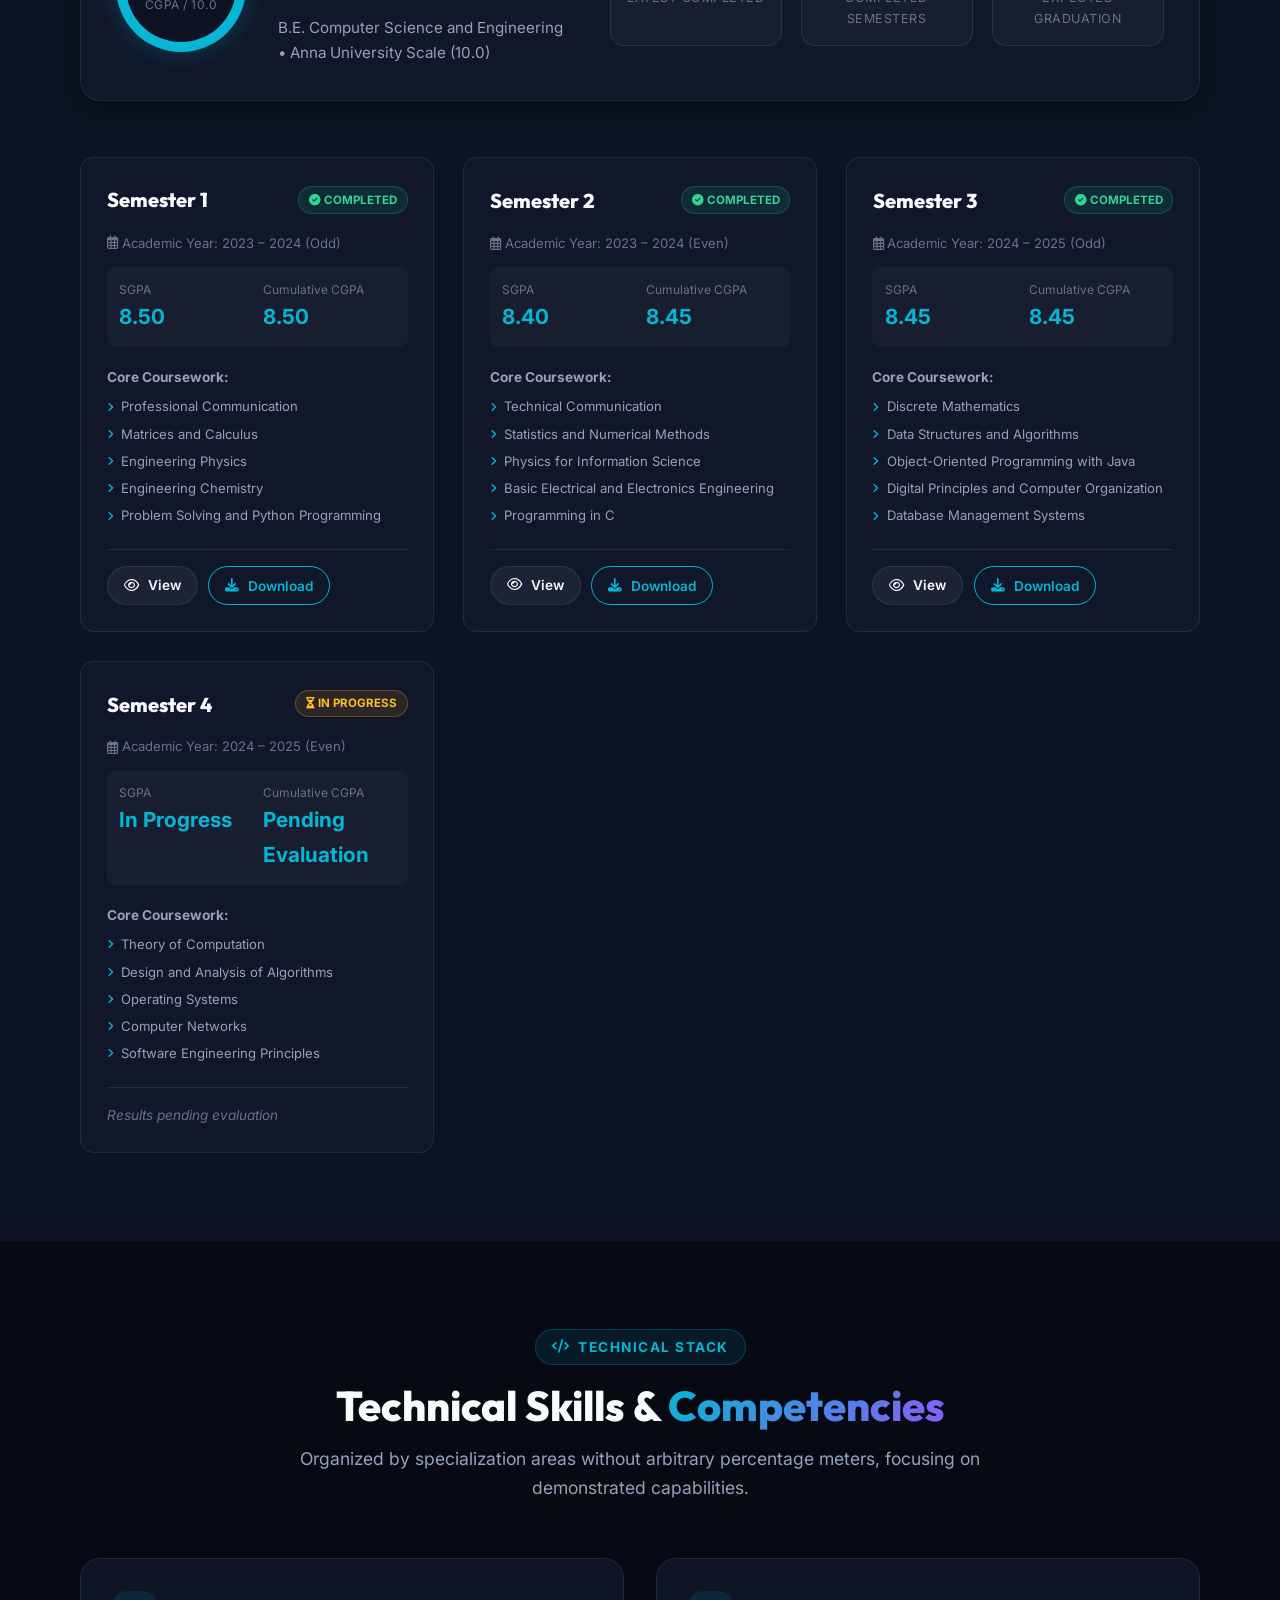
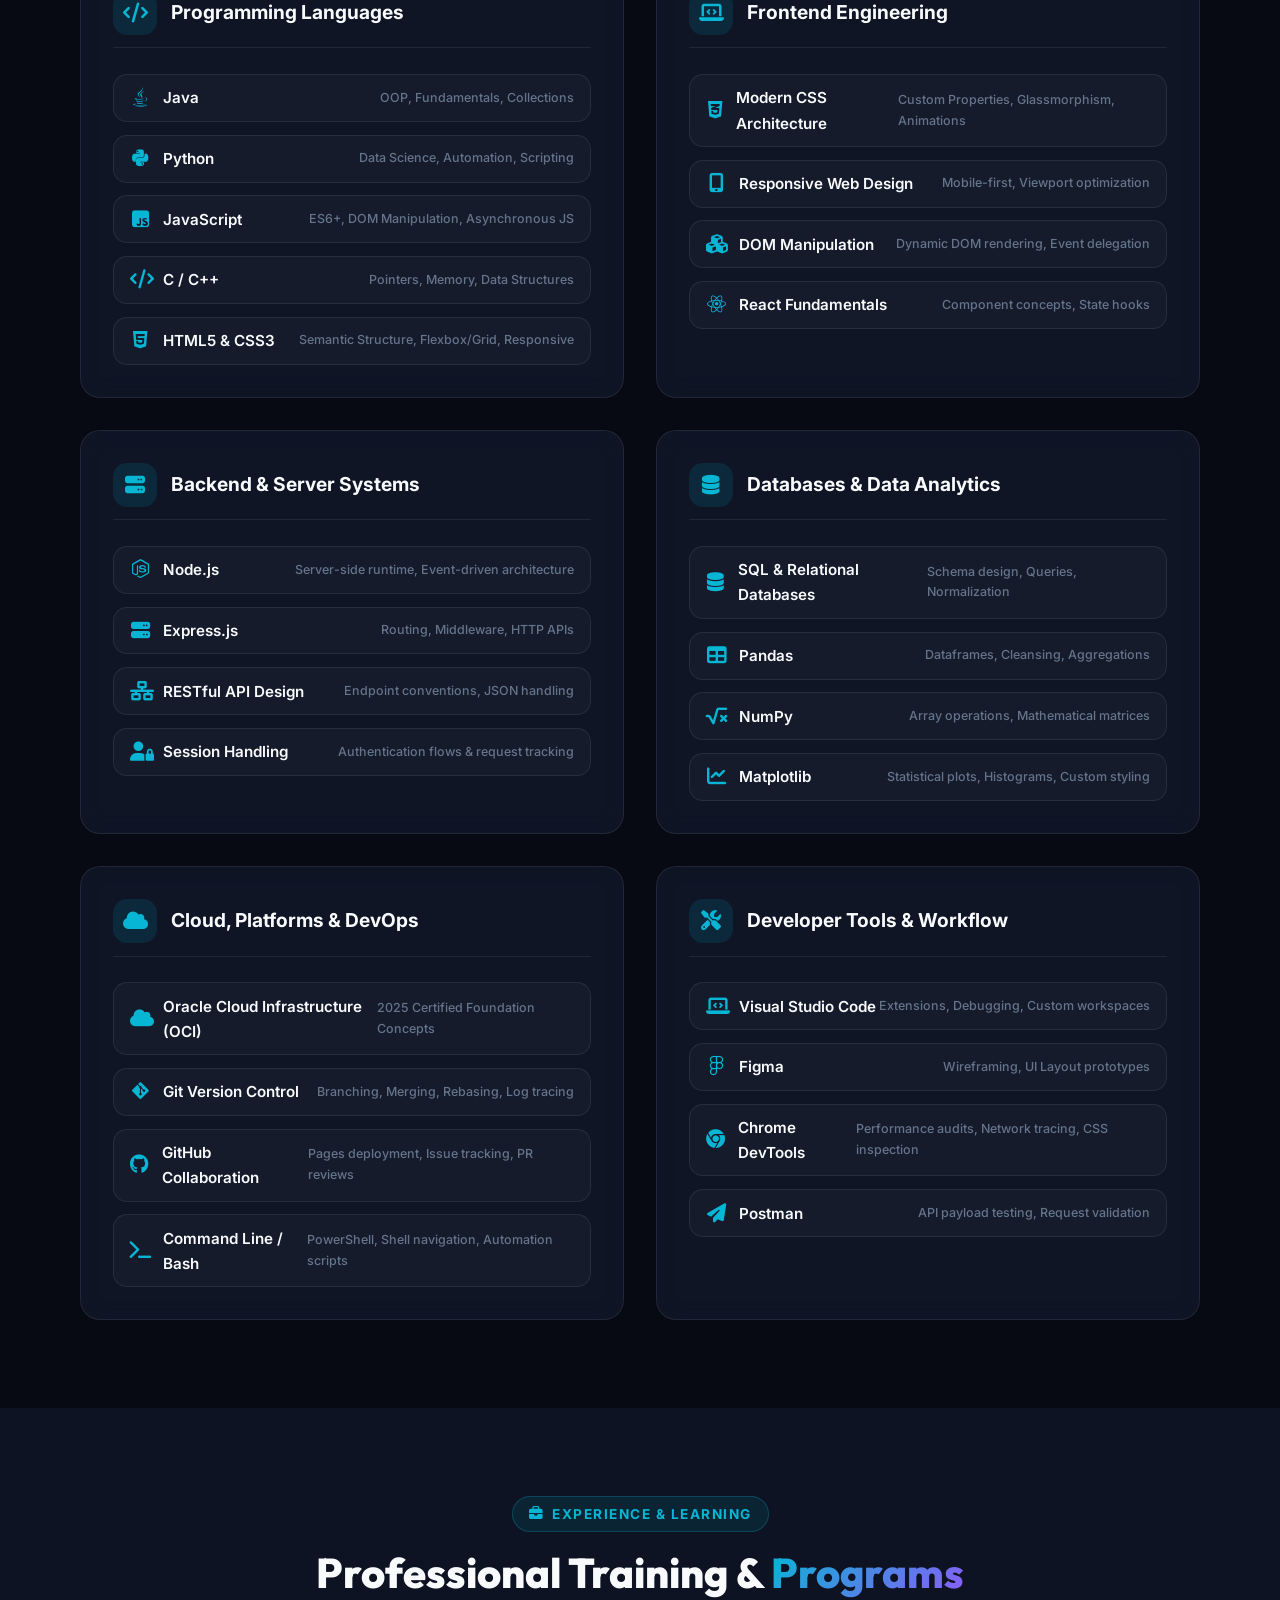
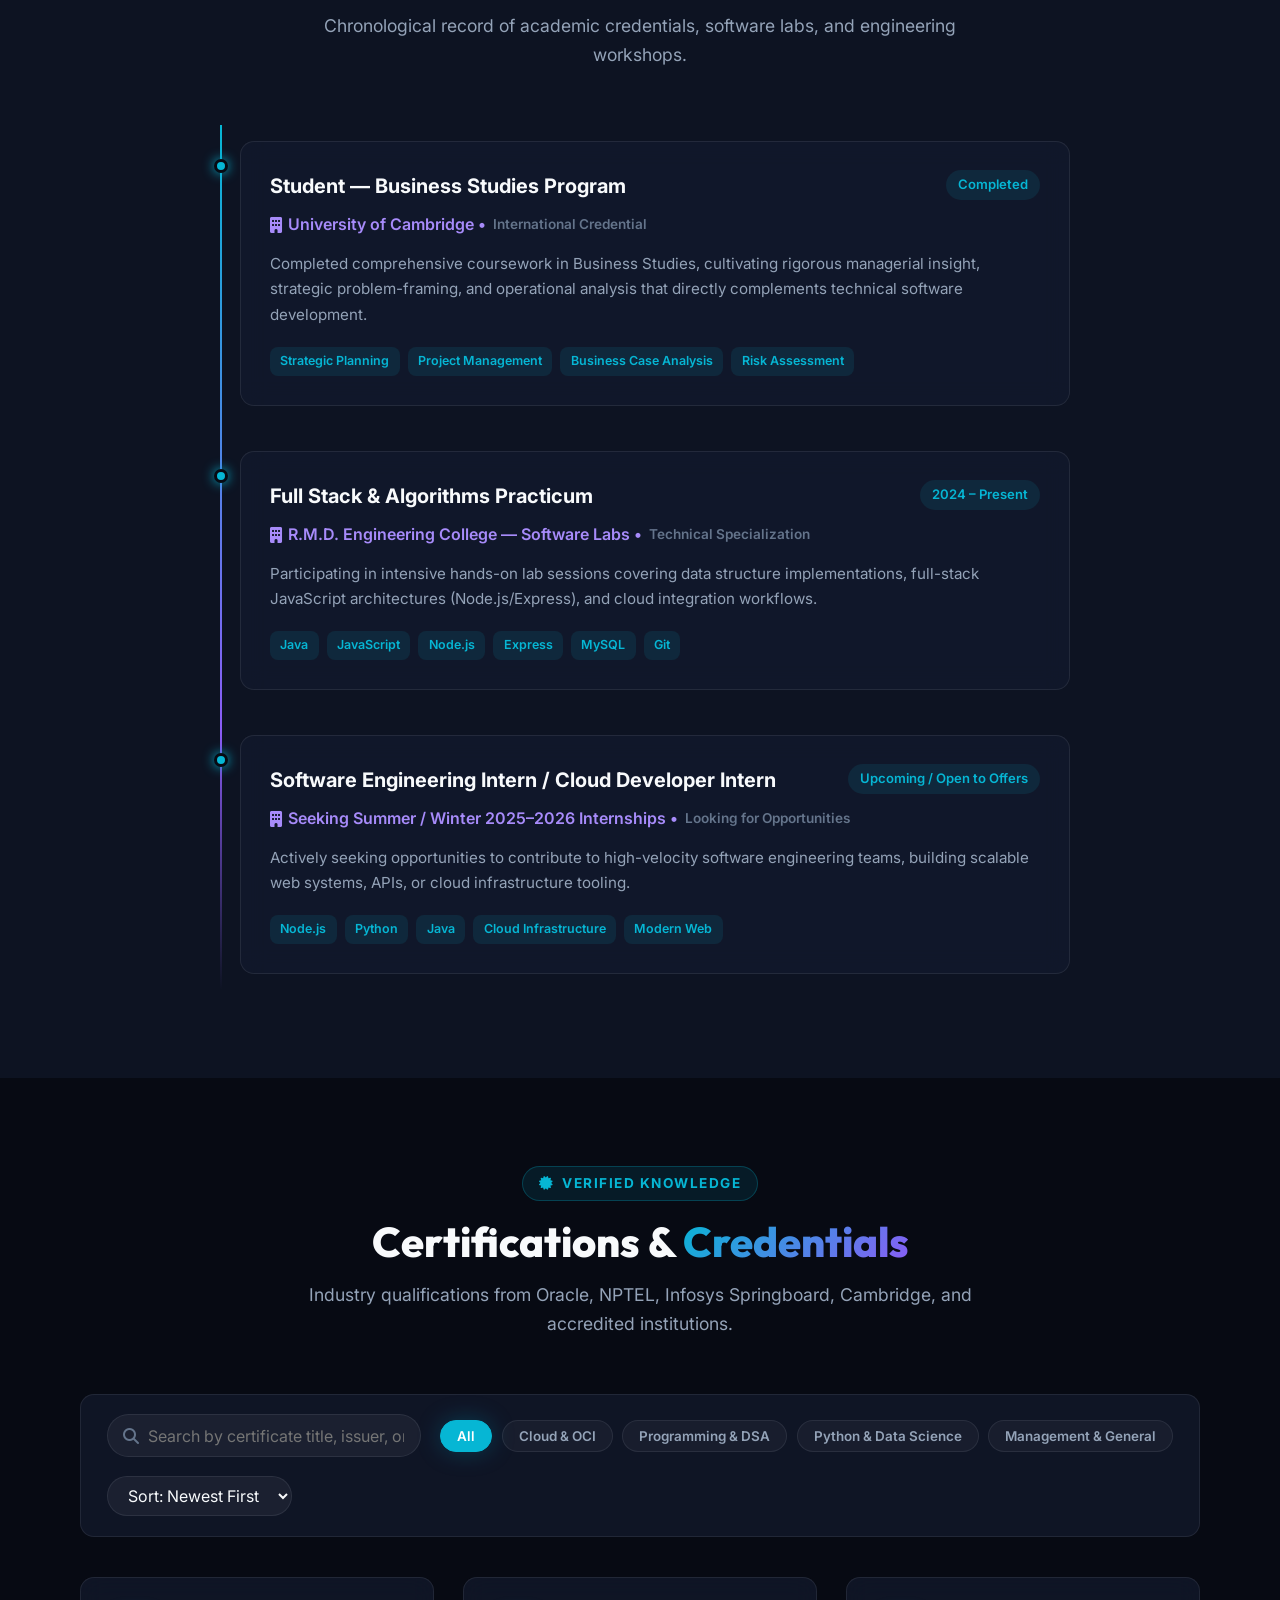
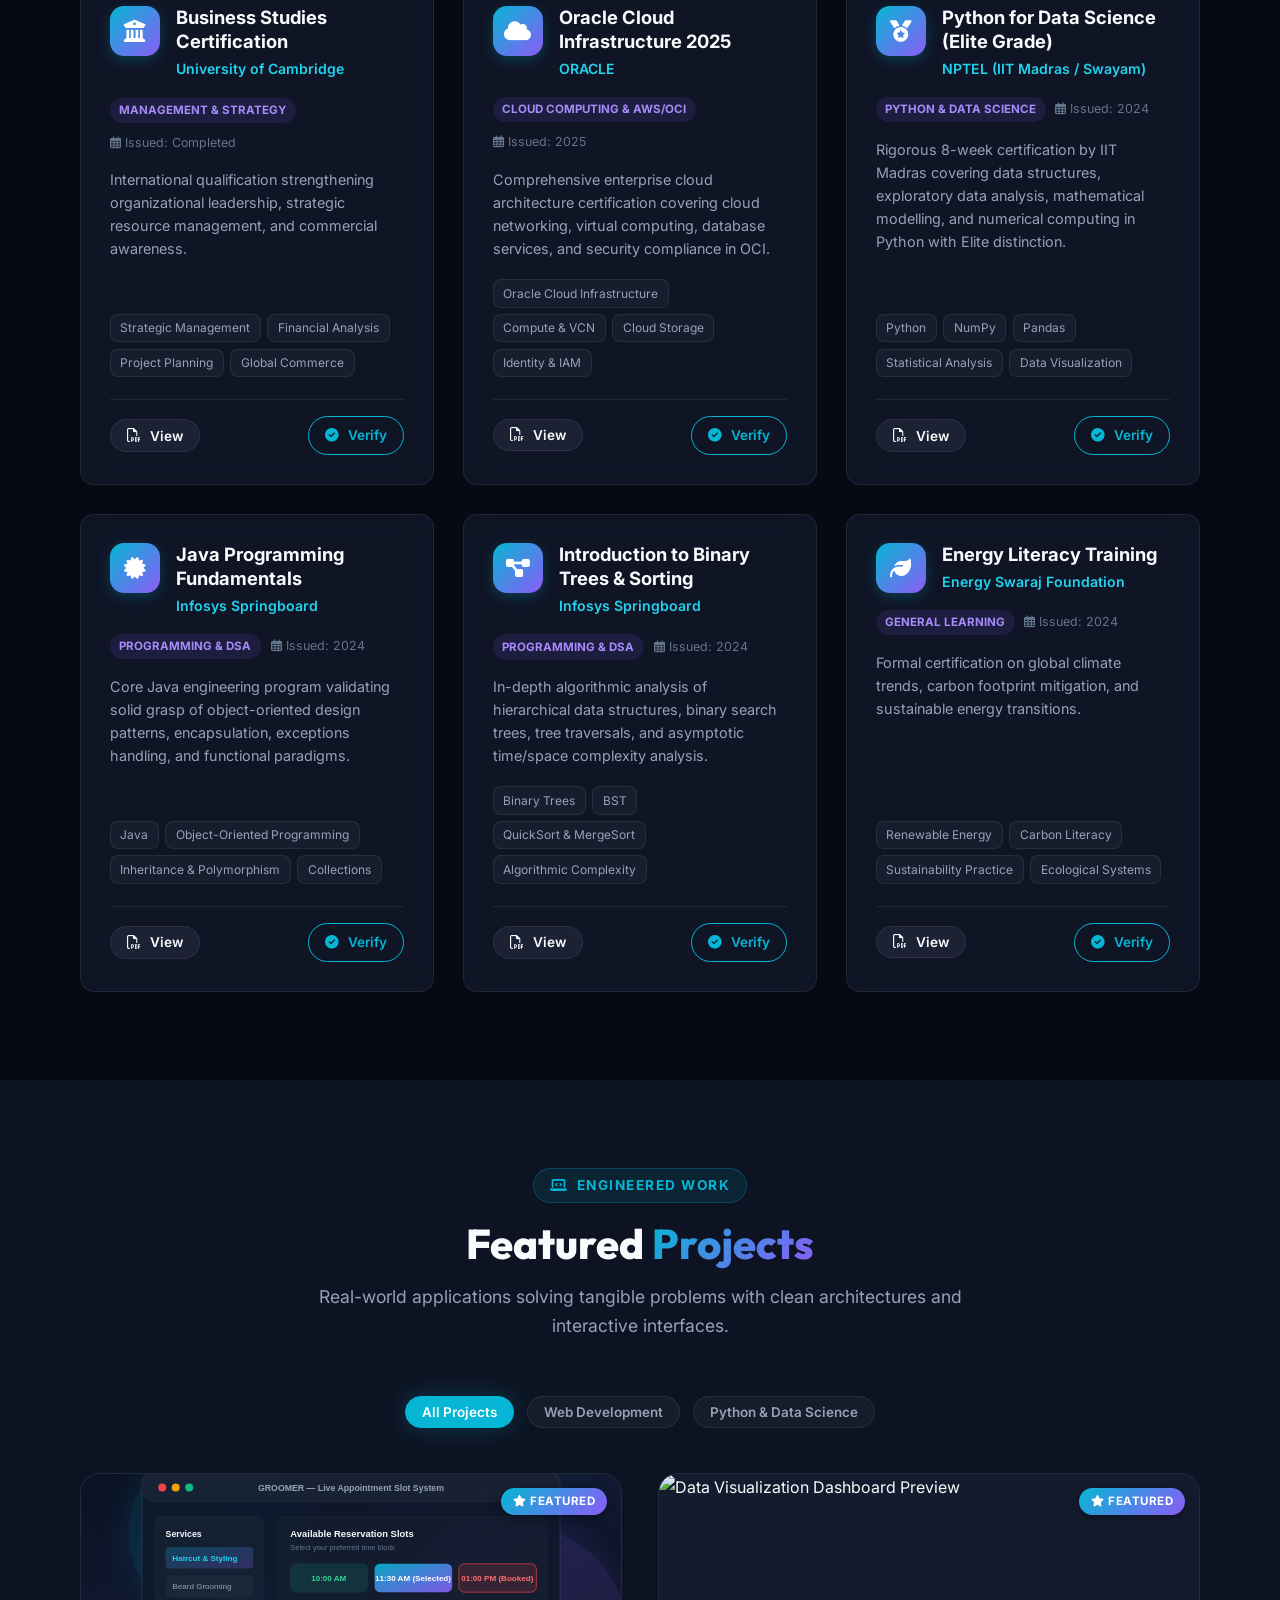
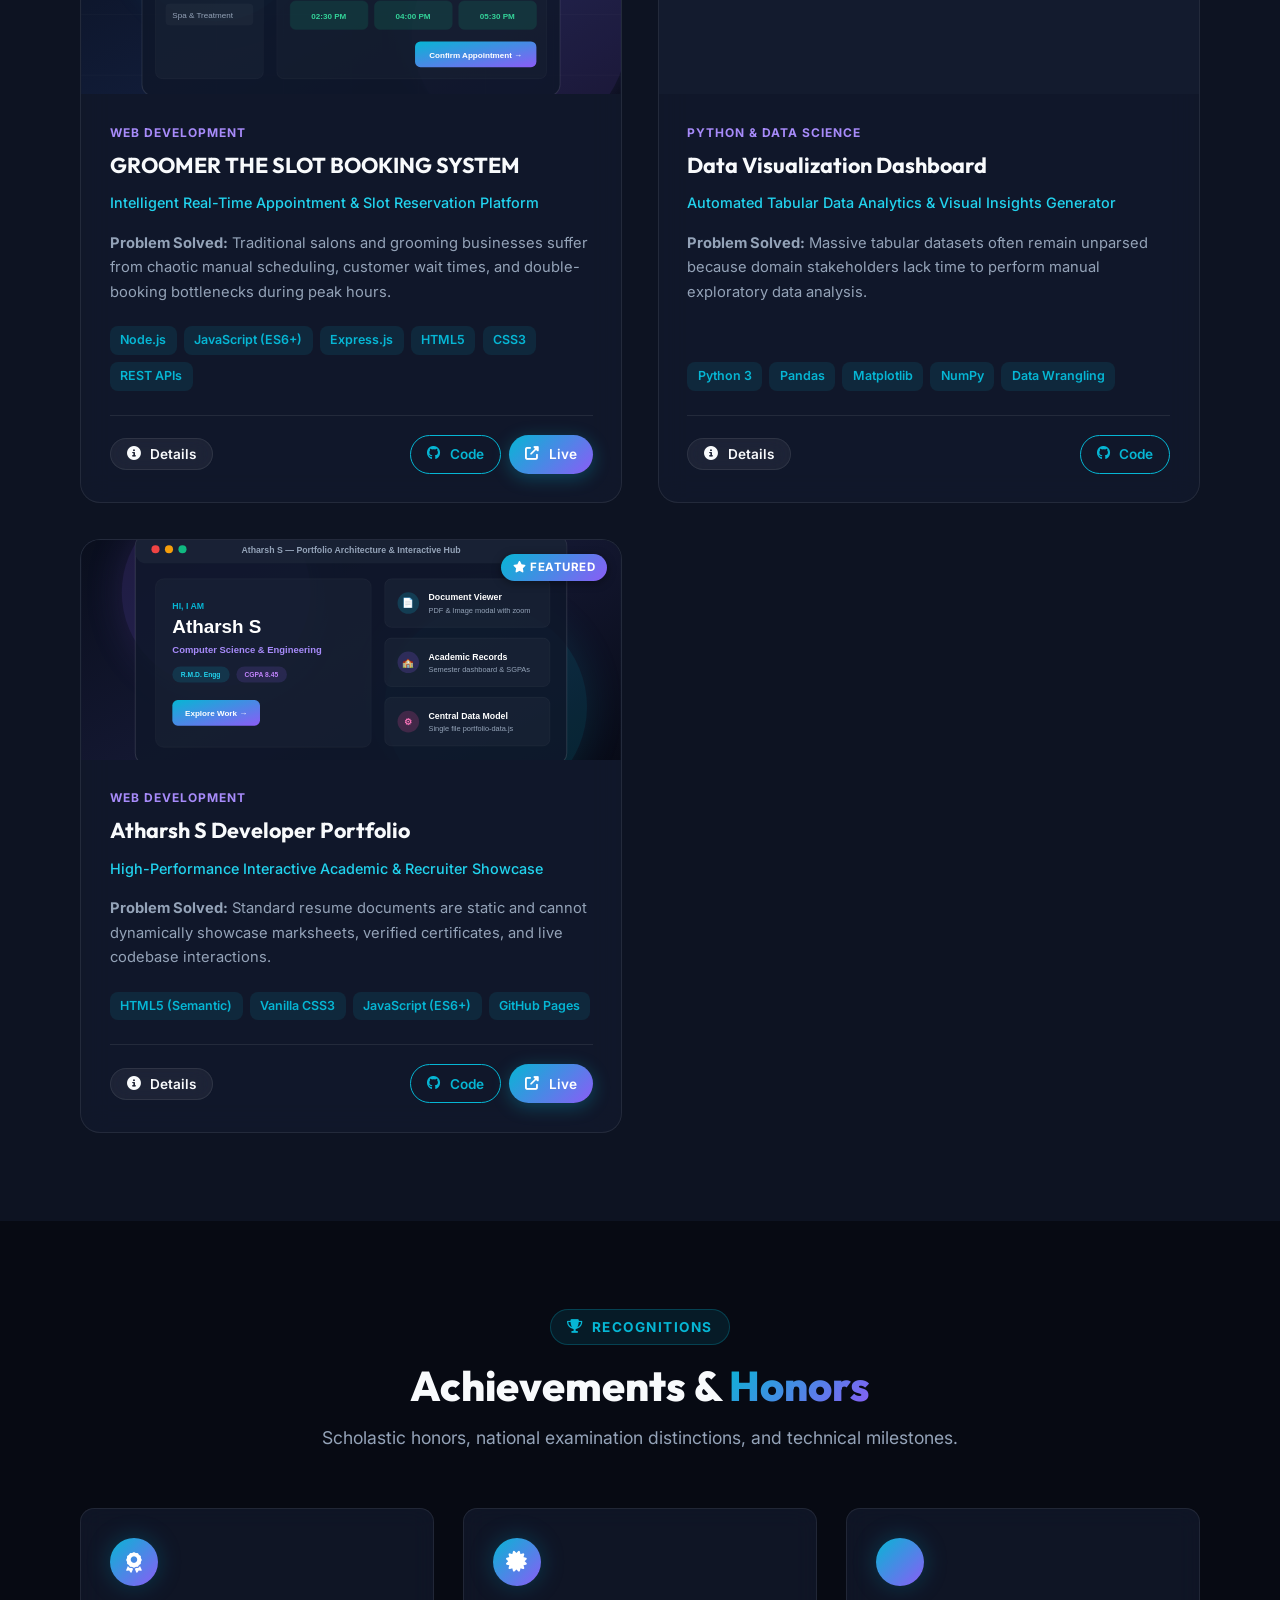
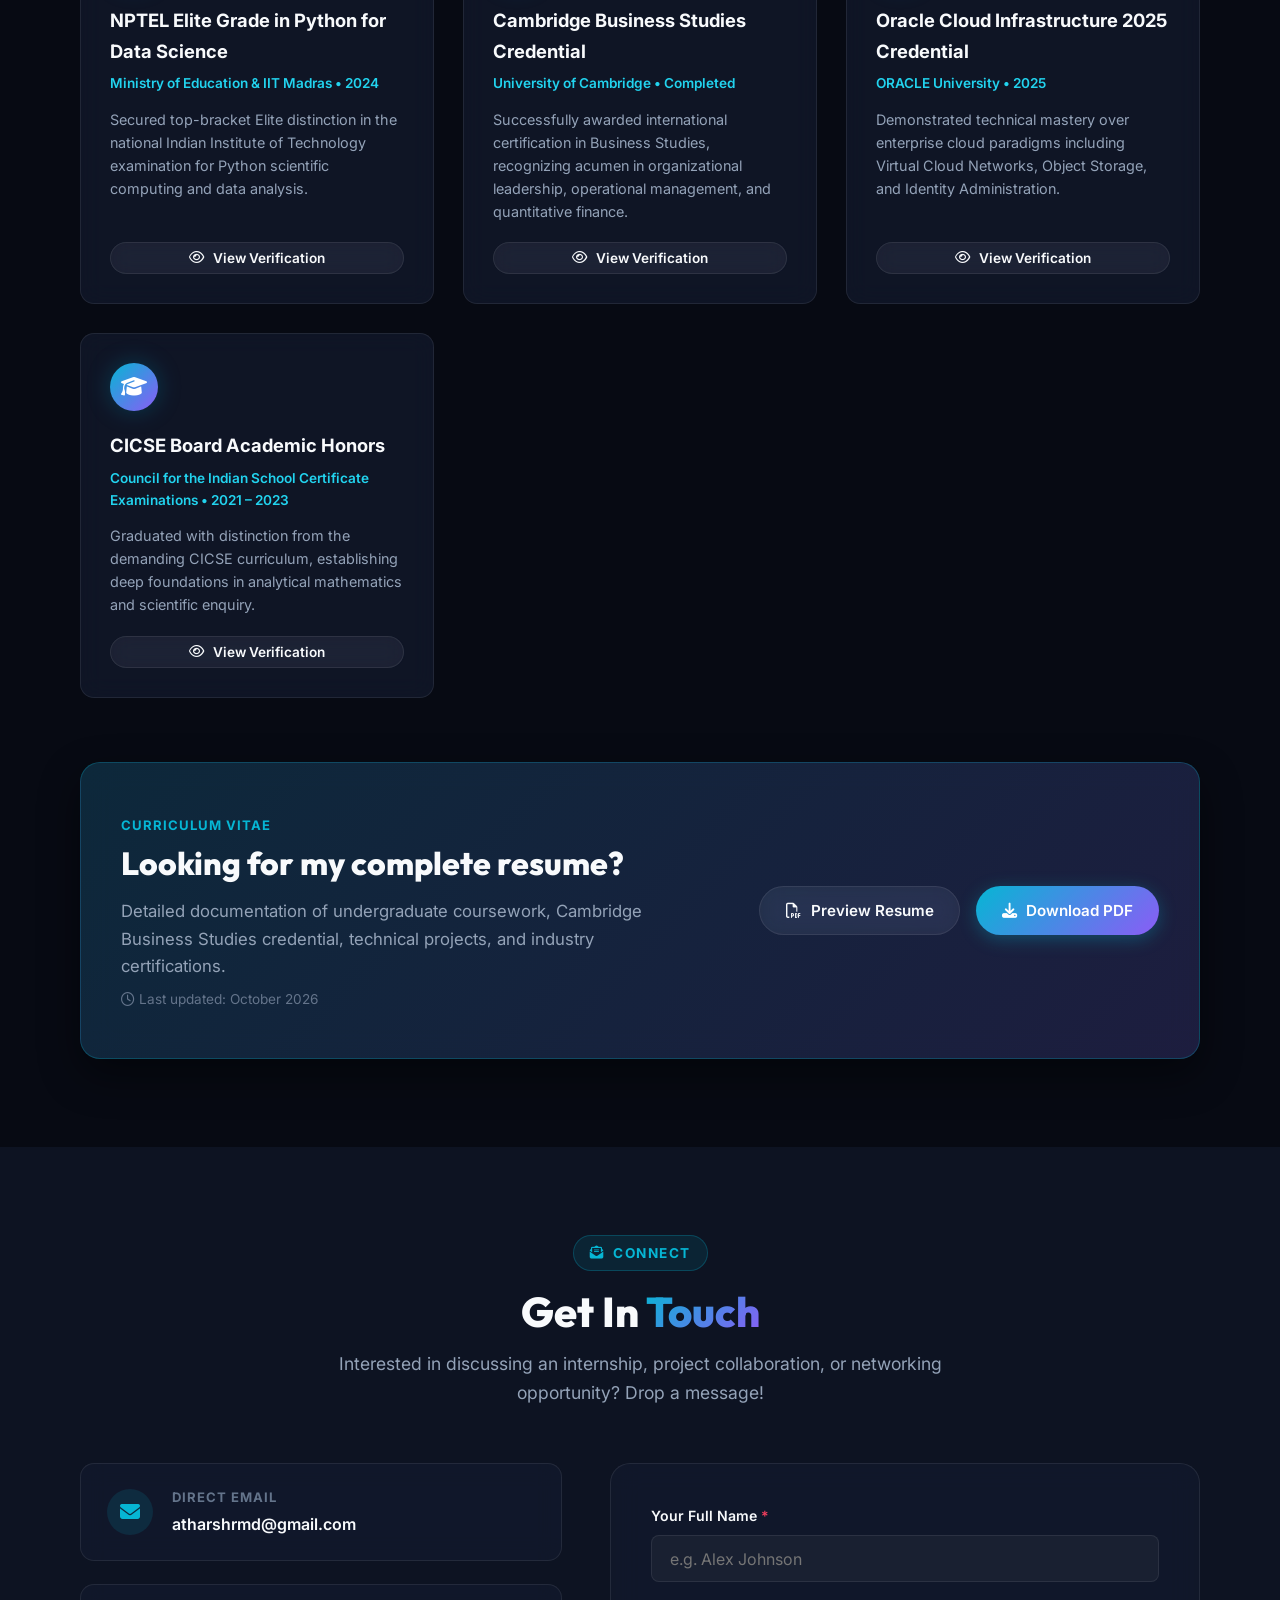
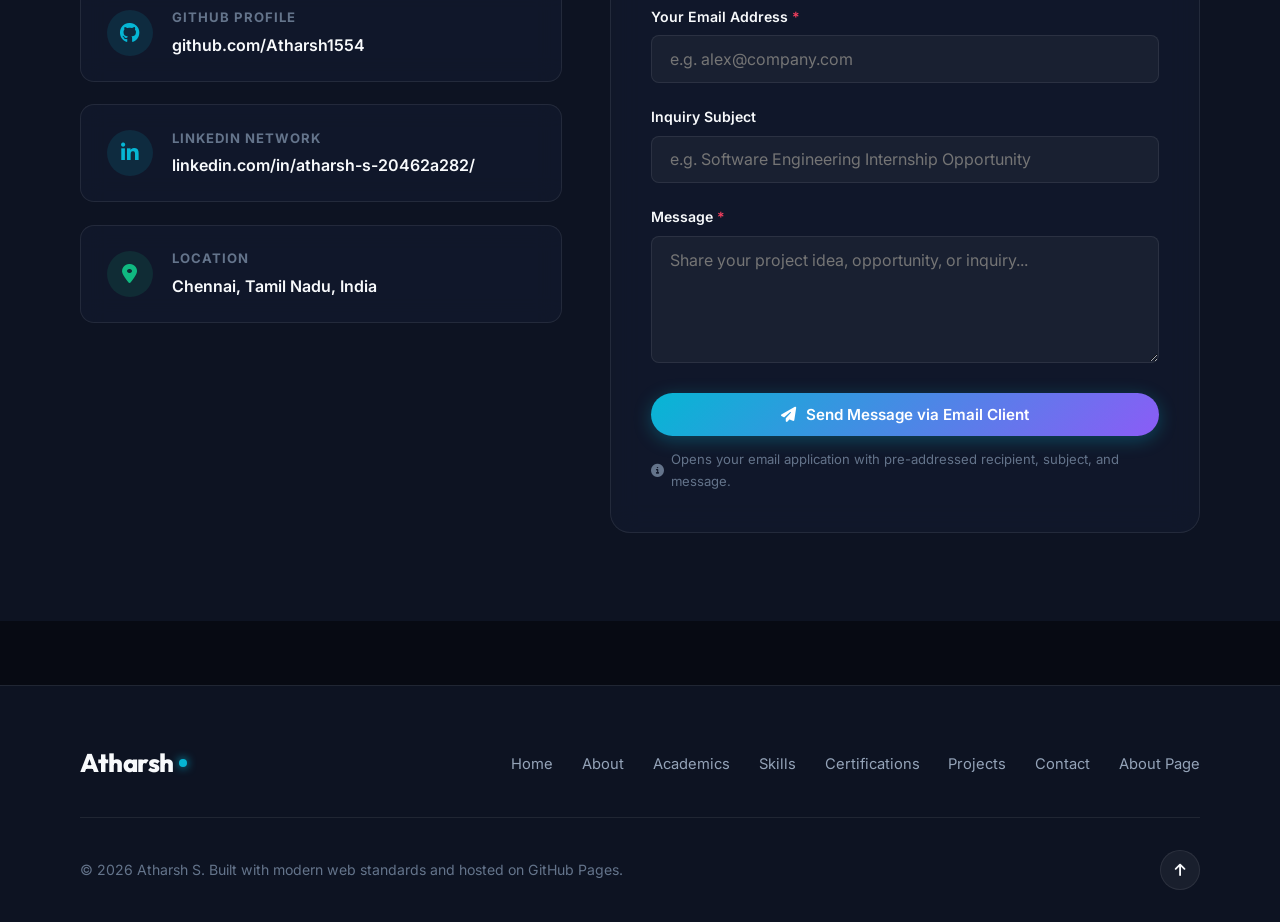
==== commit b163d1e1: "Upgrade Atharsh S portfolio into premium interactive recruiter showcase" ====
--- a/index.html
+++ b/index.html
@@ -1,279 +1,590 @@
 <!DOCTYPE html>
-<html lang="en">
+<html lang="en" data-theme="dark">
 
 <head>
-    <meta charset="UTF-8">
-    <meta name="viewport" content="width=device-width, initial-scale=1.0">
-    <title>Atharsh S - Portfolio</title>
-    <meta name="description" content="Portfolio of Atharsh S, a student at R.M.D Engineering College.">
-    <link rel="stylesheet" href="style.css">
-    <!-- Google Fonts -->
-    <link href="https://fonts.googleapis.com/css2?family=Inter:wght@300;400;600;700&display=swap" rel="stylesheet">
-    <!-- Font Awesome for Icons -->
-    <link rel="stylesheet" href="https://cdnjs.cloudflare.com/ajax/libs/font-awesome/6.4.0/css/all.min.css">
+  <meta charset="UTF-8">
+  <meta name="viewport" content="width=device-width, initial-scale=1.0">
+  <title>Atharsh S — Developer Portfolio | Computer Science &amp; Engineering</title>
+
+  <!-- Primary Meta Tags -->
+  <meta name="title" content="Atharsh S — Developer Portfolio | Computer Science &amp; Engineering">
+  <meta name="description" content="Personal portfolio of Atharsh S, a 2nd-year B.E. Computer Science student at R.M.D. Engineering College. Featuring projects, academic semester records, verified certifications, and technical skills.">
+  <meta name="keywords" content="Atharsh S, Atharsh portfolio, Computer Science, RMD Engineering College, Web Development, Full Stack, OCI Certified, Python Data Science, Software Engineer Intern">
+  <meta name="author" content="Atharsh S">
+  <meta name="robots" content="index, follow">
+
+  <!-- Open Graph / Facebook / LinkedIn -->
+  <meta property="og:type" content="website">
+  <meta property="og:url" content="https://atharsh1554.github.io/portfolio-/">
+  <meta property="og:title" content="Atharsh S — Developer Portfolio">
+  <meta property="og:description" content="Computer Science &amp; Engineering student at R.M.D. Engineering College. Explore projects, academic records, and verified credentials.">
+  <meta property="og:image" content="profile.jpg.JPG">
+
+  <!-- Twitter Card -->
+  <meta name="twitter:card" content="summary_large_image">
+  <meta name="twitter:url" content="https://atharsh1554.github.io/portfolio-/">
+  <meta name="twitter:title" content="Atharsh S — Developer Portfolio">
+  <meta name="twitter:description" content="Computer Science &amp; Engineering student at R.M.D. Engineering College. Explore projects, academic records, and verified credentials.">
+  <!-- Favicon -->
+  <link rel="icon" type="image/svg+xml" href="favicon.svg">
+  <link rel="alternate icon" href="profile.jpg.JPG">
+
+  <!-- Google Fonts: Inter & Outfit -->
+  <link rel="preconnect" href="https://fonts.googleapis.com">
+  <link rel="preconnect" href="https://fonts.gstatic.com" crossorigin>
+  <link href="https://fonts.googleapis.com/css2?family=Inter:wght@300;400;500;600;700;800&family=Outfit:wght@500;600;700;800;900&display=swap" rel="stylesheet">
+
+  <!-- Font Awesome 6 Icons -->
+  <link rel="stylesheet" href="https://cdnjs.cloudflare.com/ajax/libs/font-awesome/6.5.1/css/all.min.css">
+
+  <!-- Stylesheet -->
+  <link rel="stylesheet" href="style.css">
 </head>
 
 <body>
-    <header>
-        <nav class="navbar">
-            <div class="logo">Atharsh<span>.</span></div>
-            <ul class="nav-links">
-                <li><a href="#hero">Home</a></li>
-                <li><a href="about.html">About</a></li>
-                <li><a href="#skills">Skills</a></li>
-                <li><a href="#certifications">Certifications</a></li>
-                <li><a href="#projects">Projects</a></li>
-                <li><a href="#contact">Contact</a></li>
-            </ul>
-            <div class="hamburger">
-                <i class="fas fa-bars"></i>
-            </div>
-        </nav>
-    </header>
-
-    <main>
-        <!-- Hero Section -->
-        <section id="hero" class="hero fade-in">
-            <div class="hero-content">
-                <p class="greeting">Hi, I am</p>
-                <h1 class="name">Atharsh S</h1>
-                <h2 class="role">Computer Science Student </h2>
-                <p class="summary">I build modern web applications and love solving complex problems with clean,
-                    efficient code.</p>
-                <div class="cta-buttons">
-                    <a href="#projects" class="btn btn-primary">View Projects</a>
-                    <a href="#contact" class="btn btn-secondary">Contact Me</a>
+  <!-- ========================================================================
+       STICKY NAVIGATION BAR
+       ======================================================================== -->
+  <header class="site-header" id="site-header">
+    <div class="container">
+      <nav class="navbar" aria-label="Main Navigation">
+        <a href="#hero" class="brand-logo" aria-label="Atharsh S Homepage">
+          Atharsh<span class="dot"></span>
+        </a>
+
+        <!-- Desktop Menu -->
+        <ul class="nav-menu" id="nav-menu">
+          <li><a href="#hero" class="nav-link active">Home</a></li>
+          <li><a href="#about" class="nav-link">About</a></li>
+          <li><a href="#academics" class="nav-link">Academics</a></li>
+          <li><a href="#skills" class="nav-link">Skills</a></li>
+          <li><a href="#experience" class="nav-link">Experience</a></li>
+          <li><a href="#certifications" class="nav-link">Certifications</a></li>
+          <li><a href="#projects" class="nav-link">Projects</a></li>
+          <li><a href="#contact" class="nav-link">Contact</a></li>
+        </ul>
+
+        <!-- Action Items (Theme Toggle & Mobile Menu) -->
+        <div class="nav-actions">
+          <button id="theme-toggle-btn" class="theme-toggle-btn" aria-label="Toggle light/dark theme" title="Toggle Theme">
+            <i class="fas fa-sun"></i>
+          </button>
+          <button id="hamburger-btn" class="hamburger-btn" aria-label="Open mobile navigation menu" aria-expanded="false">
+            <i class="fas fa-bars"></i>
+          </button>
+        </div>
+      </nav>
+    </div>
+  </header>
+
+  <main>
+    <!-- ======================================================================
+         PHASE 3 — HERO SECTION
+         ====================================================================== -->
+    <section id="hero" class="hero-section">
+      <div class="container">
+        <div class="hero-grid">
+          <!-- Left: Hero Introduction -->
+          <div class="hero-content">
+            <div class="hero-greeting">
+              <span class="pulse-dot"></span>
+              <span>Hello, I am</span>
+            </div>
+            <h1 class="hero-title">Atharsh S</h1>
+            <div class="hero-roles">
+              <span>I am a&nbsp;</span>
+              <span id="hero-typing-role" class="role-typing">Computer Science Student</span>
+            </div>
+            <p class="hero-summary">
+              Dedicated 2nd-year B.E. Computer Science and Engineering student at R.M.D. Engineering College. Passionate about software development, cloud systems, and creating clean, resilient code solutions.
+            </p>
+            <div class="hero-cta">
+              <a href="#projects" class="btn btn-primary">
+                <i class="fas fa-layer-group"></i> View Projects
+              </a>
+              <a href="#contact" class="btn btn-secondary">
+                <i class="fas fa-paper-plane"></i> Contact Me
+              </a>
+              <button class="btn btn-outline" onclick="openDocModal('Atharsh S — Curriculum Vitae', 'assets/documents/Atharsh_S_Resume.pdf', 'Resume / CV', false)">
+                <i class="fas fa-file-pdf"></i> Resume Preview
+              </button>
+            </div>
+            <div class="hero-socials">
+              <span class="social-label">Connect:</span>
+              <a href="https://github.com/Atharsh1554" target="_blank" rel="noopener noreferrer" class="social-icon-link" aria-label="GitHub Profile" title="GitHub Profile">
+                <i class="fab fa-github"></i>
+              </a>
+              <a href="https://www.linkedin.com/in/atharsh-s-20462a282/" target="_blank" rel="noopener noreferrer" class="social-icon-link" aria-label="LinkedIn Profile" title="LinkedIn Profile">
+                <i class="fab fa-linkedin-in"></i>
+              </a>
+              <a href="mailto:atharshrmd@gmail.com" class="social-icon-link" aria-label="Email Contact" title="Email Atharsh">
+                <i class="fas fa-envelope"></i>
+              </a>
+            </div>
+          </div>
+
+          <!-- Right: Hero Image Profile Card -->
+          <div class="hero-image-wrap">
+            <div class="profile-card-glass">
+              <div class="profile-photo-container">
+                <img src="profile.jpg.JPG" alt="Atharsh S — Computer Science Student" width="380" height="410">
+              </div>
+              <div class="profile-badge-float">
+                <div class="profile-badge-icon">
+                  <i class="fas fa-graduation-cap"></i>
                 </div>
-            </div>
-            <div class="hero-image">
-                <!-- Profile Image -->
-                <img src="profile.jpg.JPG" alt="Atharsh S Headshot">
-            </div>
-        </section>
-
-        <!-- About Section -->
-        <section id="about" class="about fade-in">
-            <div class="container">
-                <h2 class="section-title">About Me</h2>
-                <div class="about-content">
-                    <div class="about-text">
-                        <p>Hello! I am Atharsh S, a dedicated 2nd-year B.E. Computer Science and Engineering student at
-                            R.M.D. Engineering College
-                            with a strong academic foundation and a passion for technology. I have completed Business
-                            Studies at the University of
-                            Cambridge, which has strengthened my management and strategic thinking skills alongside my
-                            technical expertise. As
-                            a CICSE alumnus, I bring discipline, adaptability, and a willingness to learn. My interests
-                            include software development,
-                            problem-solving, and innovation, and I am eager to apply my skills to academic projects,
-                            internships, and collaborative
-                            opportunities to grow both technically and professionally.</p>
-                        <div class="education">
-                            <h3>Education</h3>
-                            <div class="edu-item">
-                                <h4>B.E. Computer Science and Engineering</h4>
-                                <p>R.M.D Engineering College, Chennai</p>
-                                <p class="date">Present</p>
-                            </div>
-                        </div>
-                    </div>
+                <div class="profile-badge-text">
+                  <h4>B.E. Computer Science</h4>
+                  <p>R.M.D. Engineering College &bull; 2nd Year</p>
                 </div>
-            </div>
-        </section>
-
-        <!-- Skills Section -->
-        <section id="skills" class="skills fade-in">
-            <div class="container">
-                <h2 class="section-title">Technical Skills</h2>
-                <div class="skills-container">
-                    <div class="skill-category">
-                        <h3>Languages</h3>
-                        <div class="skill-tags">
-                            <span class="tag">Java</span>
-                            <span class="tag">Python</span>
-                            <span class="tag">JavaScript</span>
-                            <span class="tag">HTML5</span>
-                            <span class="tag">CSS3</span>
-                            <span class="tag">C/C++</span>
-                        </div>
-                    </div>
-                    <div class="skill-category">
-                        <h3>Frameworks & Libraries</h3>
-                        <div class="skill-tags">
-                            <span class="tag">React</span>
-                            <span class="tag">Node.js</span>
-                            <span class="tag">Express</span>
-                            <span class="tag">Pandas</span>
-                        </div>
-                    </div>
-                    <div class="skill-category">
-                        <h3>Tools & Platforms</h3>
-                        <div class="skill-tags">
-                            <span class="tag">Git</span>
-                            <span class="tag">GitHub</span>
-                            <span class="tag">VS Code</span>
-                            <span class="tag">Figma</span>
-                        </div>
-                    </div>
+              </div>
+            </div>
+          </div>
+        </div>
+      </div>
+
+      <!-- Subtle Scroll Indicator -->
+      <a href="#about" class="scroll-indicator" aria-label="Scroll to About section">
+        <span>Scroll Down</span>
+        <div class="scroll-mouse">
+          <div class="scroll-wheel"></div>
+        </div>
+      </a>
+    </section>
+
+    <!-- ======================================================================
+         PHASE 4 — ABOUT ME & EDUCATION
+         ====================================================================== -->
+    <section id="about" class="section">
+      <div class="container">
+        <div class="section-header">
+          <span class="section-badge"><i class="fas fa-user"></i> Professional Background</span>
+          <h2 class="section-title">About <span class="gradient-text">Atharsh S</span></h2>
+          <p class="section-subtitle">Combining rigorous engineering principles with strategic management insights to craft scalable digital technology.</p>
+        </div>
+
+        <div class="about-grid">
+          <!-- Left: Narrative & Focus -->
+          <div class="about-narrative">
+            <p>
+              I am a dedicated 2nd-year B.E. Computer Science and Engineering student at R.M.D. Engineering College with a solid academic foundation and an innate passion for technology.
+            </p>
+            <p>
+              Having completed Business Studies at the University of Cambridge, I combine management and strategic thinking skills alongside my technical expertise. As a CICSE alumnus, I bring discipline, adaptability, and an eager willingness to learn.
+            </p>
+            <p>
+              My technical interests center on modern software development, data structures &amp; algorithms, cloud infrastructure, and full-stack innovation. I actively seek collaborative opportunities, internships, and technical challenges to broaden my engineering impact.
+            </p>
+
+            <div class="about-highlights-grid">
+              <div class="highlight-box">
+                <div class="box-icon"><i class="fas fa-graduation-cap"></i></div>
+                <h4>Academic Focus</h4>
+                <p>Data Structures, OOP in Java, Database Architecture, and Distributed Systems.</p>
+              </div>
+              <div class="highlight-box">
+                <div class="box-icon"><i class="fas fa-briefcase"></i></div>
+                <h4>Career Goal</h4>
+                <p>To excel as a high-impact Software Development Engineer building scalable cloud solutions.</p>
+              </div>
+              <div class="highlight-box">
+                <div class="box-icon"><i class="fas fa-globe"></i></div>
+                <h4>Global Perspective</h4>
+                <p>Cambridge Business Studies certification with focus on operations and strategic planning.</p>
+              </div>
+              <div class="highlight-box">
+                <div class="box-icon"><i class="fas fa-lightbulb"></i></div>
+                <h4>Problem Solving</h4>
+                <p>Curious, analytical, and dedicated to clean, well-tested, maintainable codebases.</p>
+              </div>
+            </div>
+          </div>
+
+          <!-- Right: Formal Education Records List -->
+          <div>
+            <div style="margin-bottom: 1.2rem; display: flex; align-items: center; justify-content: space-between;">
+              <h3 style="font-size: 1.35rem; font-weight: 700;">Education History</h3>
+              <a href="about.html" class="btn btn-outline btn-sm">
+                <i class="fas fa-book-open"></i> Full Journey Page
+              </a>
+            </div>
+            <!-- Injected by script.js from data/portfolio-data.js -->
+            <div id="education-cards-container" class="education-cards-list"></div>
+          </div>
+        </div>
+      </div>
+    </section>
+
+    <!-- ======================================================================
+         PHASE 5 — ACADEMIC RECORDS & SEMESTER DASHBOARD
+         ====================================================================== -->
+    <section id="academics" class="section" style="background: var(--bg-secondary);">
+      <div class="container">
+        <div class="section-header">
+          <span class="section-badge"><i class="fas fa-chart-line"></i> Academic Standing</span>
+          <h2 class="section-title">Academic Records &amp; <span class="gradient-text">Semester Results</span></h2>
+          <p class="section-subtitle">Real-time performance tracking across completed academic semesters at R.M.D. Engineering College (Anna University).</p>
+        </div>
+
+        <!-- Semester Dashboard Banner -->
+        <div class="academics-dashboard-wrap">
+          <div class="cgpa-banner-card">
+            <div class="cgpa-metric-visual">
+              <div class="cgpa-ring-outer">
+                <div class="cgpa-ring-inner">
+                  <span class="cgpa-big-number">8.45</span>
+                  <span class="cgpa-scale-label">CGPA / 10.0</span>
                 </div>
-            </div>
-        </section>
-
-        <!-- Certifications Section -->
-        <section id="certifications" class="certifications fade-in">
-            <div class="container">
-                <h2 class="section-title">Certifications</h2>
-                <div class="card-grid">
-                    <div class="card">
-                        <div class="card-icon"><i class="fas fa-certificate"></i></div>
-                        <h3>Java Programming Fundamentals</h3>
-                        <p class="issuer">Infosys Springboard</p>
-                    </div>
-                    <div class="card">
-                        <div class="card-icon"><i class="fas fa-project-diagram"></i></div>
-                        <h3>Introduction to Binary Trees & Sorting</h3>
-                        <p class="issuer">Infosys Springboard</p>
-                    </div>
-                    <div class="card">
-                        <div class="card-icon"><i class="fas fa-chart-bar"></i></div>
-                        <h3>Oracle Cloud Infrastructure 2025</h3>
-                        <p class="issuer">ORACLE</p>
-                    </div>
-                    <div class="card">
-                        <div class="card-icon"><i class="fas fa-medal"></i></div>
-                        <h3>Python for Data Science (Elite Grade)</h3>
-                        <p class="issuer">NPTEL</p>
-                    </div>
-                    <div class="card">
-                        <div class="card-icon"><i class="fas fa-leaf"></i></div>
-                        <h3>Energy Literacy Training</h3>
-                        <p class="issuer">Energy Swaraj Foundation</p>
-                    </div>
-                </div>
-            </div>
-        </section>
-
-        <!-- Projects Section -->
-        <section id="projects" class="projects fade-in">
-            <div class="container">
-                <h2 class="section-title">Projects</h2>
-                <div class="project-grid">
-                    <!-- Project 1 -->
-                    <div class="project-card">
-                        <div class="project-content">
-                            <h3>GROOMER THE SLOT BOOKING SYSTEM</h3>
-                            <p></p>
-                            <div class="project-tags">
-                                <span class="tag">HTML/CSS</span>
-                                <span class="tag">JavaScript</span>
-                                <span class="tag">Node.js</span>
-                            </div>
-                            <div class="project-links">
-                                <a href="https://github.com/Atharsh1554/groomer_mystrio" target="_blank"><i
-                                        class="fab fa-github"></i>
-                                    GitHub</a>
-                                <a href="#" target="_blank"><i class="fas fa-external-link-alt"></i> Live Demo</a>
-                            </div>
-                        </div>
-                    </div>
-                    <!-- Project 2 -->
-                    <div class="project-card">
-                        <div class="project-content">
-                            <h3>Data Visualization Dashboard</h3>
-                            <p>An interactive dashboard analyzing datasets with comprehensive charts and real-time
-                                filtering options.</p>
-                            <div class="project-tags">
-                                <span class="tag">Python</span>
-                                <span class="tag">Pandas</span>
-                                <span class="tag">Matplotlib</span>
-                            </div>
-                            <div class="project-links">
-                                <a href="https://github.com/atharsh-s" target="_blank"><i class="fab fa-github"></i>
-                                    GitHub</a>
-                            </div>
-                        </div>
-                    </div>
-                    <!-- Project 3 -->
-                    <div class="project-card">
-                        <div class="project-content">
-                            <h3>Portfolio Website</h3>
-                            <p>A responsive, single-page personal portfolio website built with pure HTML, CSS, and
-                                Vanilla JavaScript.</p>
-                            <div class="project-tags">
-                                <span class="tag">HTML5</span>
-                                <span class="tag">CSS3</span>
-                                <span class="tag">JavaScript</span>
-                            </div>
-                            <div class="project-links">
-                                <a href="https://github.com/atharsh-s" target="_blank"><i class="fab fa-github"></i>
-                                    GitHub</a>
-                                <a href="#" target="_blank"><i class="fas fa-external-link-alt"></i> Live Demo</a>
-                            </div>
-                        </div>
-                    </div>
-                </div>
-            </div>
-        </section>
-
-        <!-- Contact Section -->
-        <section id="contact" class="contact fade-in">
-            <div class="container">
-                <h2 class="section-title">Get In Touch</h2>
-                <p class="contact-desc">I'm currently looking for new opportunities. Whether you have a question, a
-                    project idea, or just want to say hi, I'll try my best to get back to you!</p>
-
-                <div class="contact-content">
-                    <div class="contact-info">
-                        <a href="mailto:atharshrmd@gmail.com" class="contact-item">
-                            <i class="fas fa-envelope"></i>
-                            <span>atharshrmd@gmail.com</span>
-                        </a>
-                        <a href="https://github.com/Atharsh1554" target="_blank" class="contact-item">
-                            <i class="fab fa-github"></i>
-                            <span>github.com/Atharsh1554</span>
-                        </a>
-                        <a href="https://www.linkedin.com/in/atharsh-s-20462a282/" target="_blank" class="contact-item">
-                            <i class="fab fa-linkedin"></i>
-                            <span>linkedin.com/in/atharsh-s-20462a282/</span>
-                        </a>
-                        <div class="contact-item">
-                            <i class="fas fa-map-marker-alt"></i>
-                            <span>Chennai, Tamil Nadu, India</span>
-                        </div>
-                    </div>
-
-                    <!-- Simple mailto form (No backend required) -->
-                    <form action="mailto:atharshrmd@gmail.com" method="post" enctype="text/plain" class="contact-form">
-                        <div class="form-group">
-                            <label for="name">Name</label>
-                            <input type="text" id="name" name="Name" required placeholder="Your Name">
-                        </div>
-                        <div class="form-group">
-                            <label for="email">Email</label>
-                            <input type="email" id="email" name="Email" required placeholder="Your Email">
-                        </div>
-                        <div class="form-group">
-                            <label for="message">Message</label>
-                            <textarea id="message" name="Message" rows="5" required
-                                placeholder="Your Message"></textarea>
-                        </div>
-                        <button type="submit" class="btn btn-primary btn-block">Send Message via Email Client</button>
-                    </form>
-                </div>
-            </div>
-        </section>
-    </main>
-
-    <footer>
-        <div class="container">
-            <p>&copy; 2026 Atharsh S</p>
-            <a href="#hero" class="back-to-top" aria-label="Back to top">
-                <i class="fas fa-arrow-up"></i>
+              </div>
+              <div class="cgpa-title-block">
+                <span style="font-size: 0.8rem; text-transform: uppercase; letter-spacing: 1px; color: var(--accent-cyan); font-weight: 700;">
+                  Cumulative Grade Point Average
+                </span>
+                <h3>Undergraduate Performance</h3>
+                <p>B.E. Computer Science and Engineering &bull; Anna University Scale (10.0)</p>
+              </div>
+            </div>
+
+            <div class="cgpa-meta-stats">
+              <div class="meta-stat-item">
+                <div class="meta-stat-value">Sem 3</div>
+                <div class="meta-stat-label">Latest Completed</div>
+              </div>
+              <div class="meta-stat-item">
+                <div class="meta-stat-value">3 / 8</div>
+                <div class="meta-stat-label">Completed Semesters</div>
+              </div>
+              <div class="meta-stat-item">
+                <div class="meta-stat-value">2027</div>
+                <div class="meta-stat-label">Expected Graduation</div>
+              </div>
+            </div>
+          </div>
+        </div>
+
+        <!-- Semester-Wise Cards Grid -->
+        <div id="semester-cards-grid" class="semester-grid">
+          <!-- Rendered dynamically by script.js from data/portfolio-data.js -->
+        </div>
+      </div>
+    </section>
+
+    <!-- ======================================================================
+         PHASE 9 — TECHNICAL SKILLS
+         ====================================================================== -->
+    <section id="skills" class="section">
+      <div class="container">
+        <div class="section-header">
+          <span class="section-badge"><i class="fas fa-code"></i> Technical Stack</span>
+          <h2 class="section-title">Technical Skills &amp; <span class="gradient-text">Competencies</span></h2>
+          <p class="section-subtitle">Organized by specialization areas without arbitrary percentage meters, focusing on demonstrated capabilities.</p>
+        </div>
+
+        <div id="skills-categories-grid" class="skills-categories-grid">
+          <!-- Rendered dynamically by script.js from data/portfolio-data.js -->
+        </div>
+      </div>
+    </section>
+
+    <!-- ======================================================================
+         PHASE 7 — INTERNSHIPS, TRAINING & WORKSHOPS
+         ====================================================================== -->
+    <section id="experience" class="section" style="background: var(--bg-secondary);">
+      <div class="container">
+        <div class="section-header">
+          <span class="section-badge"><i class="fas fa-briefcase"></i> Experience &amp; Learning</span>
+          <h2 class="section-title">Professional Training &amp; <span class="gradient-text">Programs</span></h2>
+          <p class="section-subtitle">Chronological record of academic credentials, software labs, and engineering workshops.</p>
+        </div>
+
+        <div id="experience-timeline-container" class="timeline-vertical">
+          <!-- Rendered dynamically by script.js from data/portfolio-data.js -->
+        </div>
+      </div>
+    </section>
+
+    <!-- ======================================================================
+         PHASE 6 — CERTIFICATIONS & CREDENTIAL VERIFICATION
+         ====================================================================== -->
+    <section id="certifications" class="section">
+      <div class="container">
+        <div class="section-header">
+          <span class="section-badge"><i class="fas fa-certificate"></i> Verified Knowledge</span>
+          <h2 class="section-title">Certifications &amp; <span class="gradient-text">Credentials</span></h2>
+          <p class="section-subtitle">Industry qualifications from Oracle, NPTEL, Infosys Springboard, Cambridge, and accredited institutions.</p>
+        </div>
+
+        <!-- Filter, Search and Sort Controls -->
+        <div class="cert-controls-bar">
+          <div class="cert-search-box">
+            <i class="fas fa-search"></i>
+            <input type="text" id="cert-search-input" placeholder="Search by certificate title, issuer, or skill...">
+          </div>
+
+          <div class="cert-filter-pills">
+            <button class="filter-pill cert-filter-pill active" data-filter="all">All</button>
+            <button class="filter-pill cert-filter-pill" data-filter="cloud">Cloud &amp; OCI</button>
+            <button class="filter-pill cert-filter-pill" data-filter="programming">Programming &amp; DSA</button>
+            <button class="filter-pill cert-filter-pill" data-filter="datascience">Python &amp; Data Science</button>
+            <button class="filter-pill cert-filter-pill" data-filter="other">Management &amp; General</button>
+          </div>
+
+          <div>
+            <select id="cert-sort-select" class="cert-sort-select" aria-label="Sort Certifications">
+              <option value="newest">Sort: Newest First</option>
+              <option value="title">Sort: Title (A-Z)</option>
+            </select>
+          </div>
+        </div>
+
+        <!-- Certifications Grid -->
+        <div id="certifications-grid" class="certifications-grid">
+          <!-- Rendered dynamically by script.js from data/portfolio-data.js -->
+        </div>
+      </div>
+    </section>
+
+    <!-- ======================================================================
+         PHASE 8 — PROJECTS SHOWCASE
+         ====================================================================== -->
+    <section id="projects" class="section" style="background: var(--bg-secondary);">
+      <div class="container">
+        <div class="section-header">
+          <span class="section-badge"><i class="fas fa-laptop-code"></i> Engineered Work</span>
+          <h2 class="section-title">Featured <span class="gradient-text">Projects</span></h2>
+          <p class="section-subtitle">Real-world applications solving tangible problems with clean architectures and interactive interfaces.</p>
+        </div>
+
+        <!-- Category Filters -->
+        <div class="projects-filter-bar">
+          <button class="filter-pill proj-filter-pill active" data-category="all">All Projects</button>
+          <button class="filter-pill proj-filter-pill" data-category="web">Web Development</button>
+          <button class="filter-pill proj-filter-pill" data-category="data">Python &amp; Data Science</button>
+        </div>
+
+        <!-- Projects Grid -->
+        <div id="projects-grid" class="project-grid">
+          <!-- Rendered dynamically by script.js from data/portfolio-data.js -->
+        </div>
+      </div>
+    </section>
+
+    <!-- ======================================================================
+         PHASE 10 — ACHIEVEMENTS & RESUME
+         ====================================================================== -->
+    <section id="achievements" class="section">
+      <div class="container">
+        <div class="section-header">
+          <span class="section-badge"><i class="fas fa-trophy"></i> Recognitions</span>
+          <h2 class="section-title">Achievements &amp; <span class="gradient-text">Honors</span></h2>
+          <p class="section-subtitle">Scholastic honors, national examination distinctions, and technical milestones.</p>
+        </div>
+
+        <div id="achievements-grid" class="achievements-grid">
+          <!-- Rendered dynamically by script.js from data/portfolio-data.js -->
+        </div>
+
+        <!-- Resume Call-to-Action Card -->
+        <div class="resume-cta-card">
+          <div class="resume-cta-text">
+            <span style="font-size: 0.82rem; text-transform: uppercase; letter-spacing: 1px; color: var(--accent-cyan); font-weight: 700;">
+              Curriculum Vitae
+            </span>
+            <h3>Looking for my complete resume?</h3>
+            <p>
+              Detailed documentation of undergraduate coursework, Cambridge Business Studies credential, technical projects, and industry certifications.
+            </p>
+            <p style="font-size: 0.85rem; color: var(--text-tertiary); margin-top: 0.4rem;">
+              <i class="far fa-clock"></i> Last updated: October 2026
+            </p>
+          </div>
+
+          <div class="resume-actions-group">
+            <button class="btn btn-secondary" onclick="openDocModal('Atharsh S — Resume', 'assets/documents/Atharsh_S_Resume.pdf', 'Official Resume', false)">
+              <i class="far fa-file-pdf"></i> Preview Resume
+            </button>
+            <a href="assets/documents/Atharsh_S_Resume.pdf" download="Atharsh_S_Resume.pdf" class="btn btn-primary doc-pending-trigger" data-doc-title="Atharsh S — Resume">
+              <i class="fas fa-download"></i> Download PDF
             </a>
-        </div>
-    </footer>
-
-    <script src="script.js"></script>
+          </div>
+        </div>
+      </div>
+    </section>
+
+    <!-- ======================================================================
+         PHASE 11 — CONTACT & PROFESSIONAL LINKS
+         ====================================================================== -->
+    <section id="contact" class="section" style="background: var(--bg-secondary);">
+      <div class="container">
+        <div class="section-header">
+          <span class="section-badge"><i class="fas fa-envelope-open-text"></i> Connect</span>
+          <h2 class="section-title">Get In <span class="gradient-text">Touch</span></h2>
+          <p class="section-subtitle">Interested in discussing an internship, project collaboration, or networking opportunity? Drop a message!</p>
+        </div>
+
+        <div class="contact-grid">
+          <!-- Left: Verified Contact Cards -->
+          <div class="contact-info-panel">
+            <a href="mailto:atharshrmd@gmail.com" class="contact-card-link" title="Click to email Atharsh">
+              <div class="contact-icon-box">
+                <i class="fas fa-envelope"></i>
+              </div>
+              <div class="contact-details">
+                <h4>Direct Email</h4>
+                <p>atharshrmd@gmail.com</p>
+              </div>
+            </a>
+
+            <a href="https://github.com/Atharsh1554" target="_blank" rel="noopener noreferrer" class="contact-card-link" title="Visit GitHub Profile">
+              <div class="contact-icon-box">
+                <i class="fab fa-github"></i>
+              </div>
+              <div class="contact-details">
+                <h4>GitHub Profile</h4>
+                <p>github.com/Atharsh1554</p>
+              </div>
+            </a>
+
+            <a href="https://www.linkedin.com/in/atharsh-s-20462a282/" target="_blank" rel="noopener noreferrer" class="contact-card-link" title="Visit LinkedIn Profile">
+              <div class="contact-icon-box">
+                <i class="fab fa-linkedin-in"></i>
+              </div>
+              <div class="contact-details">
+                <h4>LinkedIn Network</h4>
+                <p>linkedin.com/in/atharsh-s-20462a282/</p>
+              </div>
+            </a>
+
+            <div class="contact-card-link" style="cursor: default;">
+              <div class="contact-icon-box" style="color: var(--accent-emerald); background: rgba(16, 185, 129, 0.12);">
+                <i class="fas fa-map-marker-alt"></i>
+              </div>
+              <div class="contact-details">
+                <h4>Location</h4>
+                <p>Chennai, Tamil Nadu, India</p>
+              </div>
+            </div>
+          </div>
+
+          <!-- Right: Validated Contact Form with direct mailto flow -->
+          <form id="contact-form" class="contact-form-glass">
+            <div class="form-group">
+              <label for="contact-name">Your Full Name <span style="color:var(--accent-rose);">*</span></label>
+              <input type="text" id="contact-name" class="form-control" placeholder="e.g. Alex Johnson" required>
+            </div>
+            <div class="form-group">
+              <label for="contact-email">Your Email Address <span style="color:var(--accent-rose);">*</span></label>
+              <input type="email" id="contact-email" class="form-control" placeholder="e.g. alex@company.com" required>
+            </div>
+            <div class="form-group">
+              <label for="contact-subject">Inquiry Subject</label>
+              <input type="text" id="contact-subject" class="form-control" placeholder="e.g. Software Engineering Internship Opportunity">
+            </div>
+            <div class="form-group">
+              <label for="contact-message">Message <span style="color:var(--accent-rose);">*</span></label>
+              <textarea id="contact-message" class="form-control" rows="5" placeholder="Share your project idea, opportunity, or inquiry..." required></textarea>
+            </div>
+            <button type="submit" class="btn btn-primary" style="width: 100%;">
+              <i class="fas fa-paper-plane"></i> Send Message via Email Client
+            </button>
+            <p class="form-helper-note">
+              <i class="fas fa-info-circle"></i> Opens your email application with pre-addressed recipient, subject, and message.
+            </p>
+          </form>
+        </div>
+      </div>
+    </section>
+  </main>
+
+  <!-- ========================================================================
+       FOOTER
+       ======================================================================== -->
+  <footer class="site-footer">
+    <div class="container">
+      <div class="footer-top-row">
+        <a href="#hero" class="brand-logo">
+          Atharsh<span class="dot"></span>
+        </a>
+        <ul class="footer-links-list">
+          <li><a href="#hero">Home</a></li>
+          <li><a href="#about">About</a></li>
+          <li><a href="#academics">Academics</a></li>
+          <li><a href="#skills">Skills</a></li>
+          <li><a href="#certifications">Certifications</a></li>
+          <li><a href="#projects">Projects</a></li>
+          <li><a href="#contact">Contact</a></li>
+          <li><a href="about.html">About Page</a></li>
+        </ul>
+      </div>
+
+      <div class="footer-bottom-row">
+        <p>&copy; 2026 Atharsh S. Built with modern web standards and hosted on GitHub Pages.</p>
+        <a href="#hero" class="back-to-top-btn" aria-label="Back to top" title="Scroll to top">
+          <i class="fas fa-arrow-up"></i>
+        </a>
+      </div>
+    </div>
+  </footer>
+
+  <!-- ========================================================================
+       DOCUMENT VIEWER MODAL (PHASE 5 & 6)
+       ======================================================================== -->
+  <div id="document-viewer-modal" class="modal-overlay" role="dialog" aria-modal="true" aria-labelledby="modal-doc-title">
+    <div class="modal-container">
+      <div class="modal-header">
+        <div class="modal-title-group">
+          <span id="modal-doc-badge" class="modal-doc-badge">Official Record</span>
+          <h3 id="modal-doc-title">Document Viewer</h3>
+        </div>
+        <div class="modal-header-actions">
+          <button id="modal-zoom-out-btn" class="modal-btn" aria-label="Zoom Out" title="Zoom Out">
+            <i class="fas fa-search-minus"></i>
+          </button>
+          <button id="modal-zoom-reset-btn" class="modal-btn" aria-label="Reset Zoom" title="Reset Zoom">
+            <i class="fas fa-undo"></i>
+          </button>
+          <button id="modal-zoom-in-btn" class="modal-btn" aria-label="Zoom In" title="Zoom In">
+            <i class="fas fa-search-plus"></i>
+          </button>
+          <a id="modal-doc-download-btn" href="#" download class="modal-btn" aria-label="Download Document" title="Download Document">
+            <i class="fas fa-download"></i>
+          </a>
+          <button class="modal-btn modal-btn-close" onclick="closeDocModal()" aria-label="Close Modal" title="Close (Esc)">
+            &times;
+          </button>
+        </div>
+      </div>
+      <div class="modal-body">
+        <div id="modal-doc-frame-target" class="doc-frame-wrapper">
+          <!-- Injected dynamically: iframe, img, or missing fallback state -->
+        </div>
+      </div>
+    </div>
+  </div>
+
+  <!-- ========================================================================
+       PROJECT DETAILS MODAL (PHASE 8)
+       ======================================================================== -->
+  <div id="project-details-modal" class="modal-overlay" role="dialog" aria-modal="true" aria-label="Project Details">
+    <div class="modal-container" style="max-width: 720px;">
+      <div class="modal-header">
+        <h3 style="font-size: 1.15rem;">Project Architecture &amp; Details</h3>
+        <button class="modal-btn modal-btn-close" onclick="closeProjectModal()" aria-label="Close Project Modal">
+          &times;
+        </button>
+      </div>
+      <div class="modal-body" id="project-details-modal-content">
+        <!-- Injected dynamically by script.js -->
+      </div>
+    </div>
+  </div>
+
+  <!-- Toast Notification Container -->
+  <div id="toast-notice" class="toast-notice" role="status" aria-live="polite"></div>
+
+  <!-- Central Data Store & Interactive Engine -->
+  <script src="data/portfolio-data.js"></script>
+  <script src="script.js"></script>
 </body>
 
 </html>
--- a/style.css
+++ b/style.css
@@ -1,743 +1,2208 @@
-/* Custom Properties / Design Tokens */
+/* ==============================================================================
+   ATHARSH S — PREMIUM DEVELOPER PORTFOLIO STYLES
+   Design System: Deep Charcoal/Navy Surfaces, Electric-Violet & Cyan Accents
+   ============================================================================== */
+
+/* --- 1. DESIGN TOKENS & CSS CUSTOM PROPERTIES --- */
 :root {
-    --primary-color: #0d8abc; /* Modern Blue Accent */
-    --primary-light: #2da1d0;
-    --bg-color: #0f172a; /* Slate 900 background */
-    --surface-color: #1e293b; /* Slate 800 surface */
-    --surface-hover: #334155; /* Slate 700 */
-    --text-color: #f8fafc; /* Slate 50 text */
-    --text-muted: #94a3b8; /* Slate 400 muted text */
-    --nav-bg: rgba(15, 23, 42, 0.85);
-    --border-color: #334155;
-    
-    --font-main: 'Inter', sans-serif;
-    --transition-speed: 0.3s;
-}
-
-/* Reset & Base Styles */
-* {
-    margin: 0;
-    padding: 0;
-    box-sizing: border-box;
+  /* Dark Mode Palette (Default) */
+  --bg-primary: #070a13;
+  --bg-secondary: #0d1322;
+  --bg-tertiary: #131b2e;
+  --surface-card: rgba(19, 27, 46, 0.7);
+  --surface-card-hover: rgba(28, 39, 66, 0.85);
+  --surface-card-border: rgba(255, 255, 255, 0.08);
+  --surface-card-border-hover: rgba(6, 182, 212, 0.35);
+
+  --text-primary: #f8fafc;
+  --text-secondary: #94a3b8;
+  --text-tertiary: #64748b;
+  --text-inverse: #070a13;
+
+  /* Accent Colors */
+  --accent-cyan: #06b6d4;
+  --accent-cyan-light: #22d3ee;
+  --accent-cyan-glow: rgba(6, 182, 212, 0.3);
+
+  --accent-violet: #8b5cf6;
+  --accent-violet-light: #a78bfa;
+  --accent-violet-glow: rgba(139, 92, 246, 0.3);
+
+  --accent-emerald: #10b981;
+  --accent-amber: #f59e0b;
+  --accent-rose: #f43f5e;
+
+  /* Gradients */
+  --grad-primary: linear-gradient(135deg, var(--accent-cyan) 0%, var(--accent-violet) 100%);
+  --grad-primary-hover: linear-gradient(135deg, var(--accent-cyan-light) 0%, var(--accent-violet-light) 100%);
+  --grad-subtle: linear-gradient(180deg, rgba(6, 182, 212, 0.05) 0%, rgba(139, 92, 246, 0.05) 100%);
+  --grad-border: linear-gradient(135deg, rgba(6, 182, 212, 0.4) 0%, rgba(139, 92, 246, 0.4) 100%);
+
+  /* Navigation & UI Glass */
+  --nav-bg: rgba(7, 10, 19, 0.82);
+  --nav-border: rgba(255, 255, 255, 0.08);
+  --modal-backdrop: rgba(3, 7, 18, 0.85);
+
+  /* Shadows */
+  --shadow-sm: 0 2px 8px rgba(0, 0, 0, 0.3);
+  --shadow-md: 0 8px 24px rgba(0, 0, 0, 0.35);
+  --shadow-lg: 0 16px 40px rgba(0, 0, 0, 0.45);
+  --shadow-glow-cyan: 0 0 25px rgba(6, 182, 212, 0.25);
+  --shadow-glow-violet: 0 0 25px rgba(139, 92, 246, 0.25);
+
+  /* Typography & Layout */
+  --font-main: 'Inter', -apple-system, BlinkMacSystemFont, 'Segoe UI', Roboto, sans-serif;
+  --font-heading: 'Outfit', 'Inter', -apple-system, sans-serif;
+  --font-code: 'JetBrains Mono', monospace;
+
+  --transition-fast: 0.2s cubic-bezier(0.4, 0, 0.2, 1);
+  --transition-normal: 0.3s cubic-bezier(0.4, 0, 0.2, 1);
+  --transition-slow: 0.5s cubic-bezier(0.4, 0, 0.2, 1);
+  --radius-sm: 8px;
+  --radius-md: 14px;
+  --radius-lg: 20px;
+  --radius-full: 9999px;
+}
+
+/* Light Theme Variables */
+[data-theme="light"] {
+  --bg-primary: #f8fafc;
+  --bg-secondary: #f1f5f9;
+  --bg-tertiary: #e2e8f0;
+  --surface-card: rgba(255, 255, 255, 0.85);
+  --surface-card-hover: rgba(255, 255, 255, 0.98);
+  --surface-card-border: rgba(0, 0, 0, 0.08);
+  --surface-card-border-hover: rgba(6, 182, 212, 0.6);
+
+  --text-primary: #0f172a;
+  --text-secondary: #475569;
+  --text-tertiary: #64748b;
+  --text-inverse: #ffffff;
+
+  --nav-bg: rgba(248, 250, 252, 0.88);
+  --nav-border: rgba(0, 0, 0, 0.08);
+  --modal-backdrop: rgba(15, 23, 42, 0.7);
+
+  --shadow-sm: 0 2px 8px rgba(0, 0, 0, 0.05);
+  --shadow-md: 0 8px 24px rgba(0, 0, 0, 0.08);
+  --shadow-lg: 0 16px 40px rgba(0, 0, 0, 0.12);
+  --shadow-glow-cyan: 0 0 25px rgba(6, 182, 212, 0.15);
+  --shadow-glow-violet: 0 0 25px rgba(139, 92, 246, 0.15);
+}
+
+/* --- 2. RESET & BASE ELEMENTS --- */
+*, *::before, *::after {
+  box-sizing: border-box;
+  margin: 0;
+  padding: 0;
 }
 
 html {
-    scroll-behavior: smooth;
-    scroll-padding-top: 80px; /* Offset for sticky nav */
+  scroll-behavior: smooth;
+  scroll-padding-top: 85px;
+  font-size: 16px;
 }
 
 body {
-    font-family: var(--font-main);
-    background-color: var(--bg-color);
-    color: var(--text-color);
-    line-height: 1.6;
-    overflow-x: hidden;
-}
-
-ul {
-    list-style: none;
+  font-family: var(--font-main);
+  background-color: var(--bg-primary);
+  color: var(--text-primary);
+  line-height: 1.65;
+  overflow-x: hidden;
+  min-height: 100vh;
+  transition: background-color var(--transition-normal), color var(--transition-normal);
+  position: relative;
+  -webkit-font-smoothing: antialiased;
+}
+
+/* Ambient Background Lights */
+body::before {
+  content: '';
+  position: fixed;
+  top: -10vw;
+  right: -10vw;
+  width: 45vw;
+  height: 45vw;
+  background: radial-gradient(circle, rgba(139, 92, 246, 0.08) 0%, transparent 70%);
+  border-radius: 50%;
+  pointer-events: none;
+  z-index: -1;
+}
+
+body::after {
+  content: '';
+  position: fixed;
+  bottom: -15vw;
+  left: -15vw;
+  width: 50vw;
+  height: 50vw;
+  background: radial-gradient(circle, rgba(6, 182, 212, 0.08) 0%, transparent 70%);
+  border-radius: 50%;
+  pointer-events: none;
+  z-index: -1;
+}
+
+img {
+  max-width: 100%;
+  height: auto;
+  display: block;
 }
 
 a {
-    text-decoration: none;
-    color: inherit;
-    transition: color var(--transition-speed);
-}
-
-img {
+  text-decoration: none;
+  color: inherit;
+  transition: all var(--transition-fast);
+}
+
+button {
+  font-family: inherit;
+  cursor: pointer;
+  border: none;
+  background: none;
+  transition: all var(--transition-fast);
+}
+
+input, textarea, select {
+  font-family: inherit;
+  font-size: 1rem;
+}
+
+/* Accessible focus ring */
+:focus-visible {
+  outline: 2px solid var(--accent-cyan);
+  outline-offset: 3px;
+}
+
+/* Layout Utilities */
+.container {
+  width: 90%;
+  max-width: 1240px;
+  margin: 0 auto;
+  padding: 0 1rem;
+}
+
+.section {
+  padding: 5.5rem 0;
+  position: relative;
+}
+
+.section-header {
+  text-align: center;
+  margin-bottom: 3.5rem;
+  position: relative;
+}
+
+.section-badge {
+  display: inline-flex;
+  align-items: center;
+  gap: 0.5rem;
+  font-size: 0.85rem;
+  font-weight: 700;
+  text-transform: uppercase;
+  letter-spacing: 1.5px;
+  color: var(--accent-cyan);
+  background: rgba(6, 182, 212, 0.1);
+  border: 1px solid rgba(6, 182, 212, 0.25);
+  padding: 0.35rem 1rem;
+  border-radius: var(--radius-full);
+  margin-bottom: 1rem;
+}
+
+.section-title {
+  font-family: var(--font-heading);
+  font-size: 2.6rem;
+  font-weight: 800;
+  color: var(--text-primary);
+  line-height: 1.2;
+  margin-bottom: 0.8rem;
+}
+
+.section-title .gradient-text {
+  background: var(--grad-primary);
+  -webkit-background-clip: text;
+  -webkit-text-fill-color: transparent;
+  background-clip: text;
+}
+
+.section-subtitle {
+  font-size: 1.1rem;
+  color: var(--text-secondary);
+  max-width: 680px;
+  margin: 0 auto;
+}
+
+/* --- 3. BUTTONS & BADGES --- */
+.btn {
+  display: inline-flex;
+  align-items: center;
+  justify-content: center;
+  gap: 0.6rem;
+  padding: 0.75rem 1.6rem;
+  border-radius: var(--radius-full);
+  font-size: 0.95rem;
+  font-weight: 600;
+  transition: all var(--transition-normal);
+  white-space: nowrap;
+  position: relative;
+}
+
+.btn-primary {
+  background: var(--grad-primary);
+  color: #ffffff;
+  box-shadow: 0 4px 18px rgba(6, 182, 212, 0.3);
+}
+
+.btn-primary:hover {
+  background: var(--grad-primary-hover);
+  transform: translateY(-2px);
+  box-shadow: 0 6px 24px rgba(139, 92, 246, 0.4);
+}
+
+.btn-secondary {
+  background: rgba(255, 255, 255, 0.05);
+  color: var(--text-primary);
+  border: 1px solid var(--surface-card-border);
+  backdrop-filter: blur(10px);
+}
+
+.btn-secondary:hover {
+  background: rgba(255, 255, 255, 0.1);
+  border-color: var(--accent-cyan);
+  color: var(--accent-cyan);
+  transform: translateY(-2px);
+}
+
+.btn-outline {
+  background: transparent;
+  color: var(--accent-cyan);
+  border: 1.5px solid var(--accent-cyan);
+}
+
+.btn-outline:hover {
+  background: var(--accent-cyan);
+  color: #ffffff;
+  transform: translateY(-2px);
+  box-shadow: var(--shadow-glow-cyan);
+}
+
+.btn-sm {
+  padding: 0.45rem 1rem;
+  font-size: 0.85rem;
+}
+
+.btn-icon-only {
+  width: 42px;
+  height: 42px;
+  padding: 0;
+  border-radius: 50%;
+  display: inline-flex;
+  align-items: center;
+  justify-content: center;
+}
+
+/* --- 4. NAVIGATION BAR --- */
+.site-header {
+  position: fixed;
+  top: 0;
+  left: 0;
+  width: 100%;
+  z-index: 1000;
+  background: var(--nav-bg);
+  backdrop-filter: blur(14px);
+  -webkit-backdrop-filter: blur(14px);
+  border-bottom: 1px solid var(--nav-border);
+  transition: all var(--transition-normal);
+}
+
+.site-header.scrolled {
+  box-shadow: var(--shadow-md);
+}
+
+.navbar {
+  display: flex;
+  align-items: center;
+  justify-content: space-between;
+  padding: 0.9rem 0;
+}
+
+.brand-logo {
+  font-family: var(--font-heading);
+  font-size: 1.6rem;
+  font-weight: 800;
+  letter-spacing: -0.5px;
+  color: var(--text-primary);
+  display: inline-flex;
+  align-items: center;
+  gap: 0.35rem;
+}
+
+.brand-logo .dot {
+  width: 8px;
+  height: 8px;
+  border-radius: 50%;
+  background: var(--accent-cyan);
+  box-shadow: 0 0 10px var(--accent-cyan);
+  display: inline-block;
+}
+
+.nav-menu {
+  display: flex;
+  align-items: center;
+  list-style: none;
+  gap: 1.6rem;
+}
+
+.nav-link {
+  font-size: 0.92rem;
+  font-weight: 500;
+  color: var(--text-secondary);
+  position: relative;
+  padding: 0.4rem 0.2rem;
+  transition: color var(--transition-fast);
+}
+
+.nav-link:hover,
+.nav-link.active {
+  color: var(--text-primary);
+}
+
+.nav-link::after {
+  content: '';
+  position: absolute;
+  bottom: 0;
+  left: 0;
+  width: 0%;
+  height: 2px;
+  background: var(--grad-primary);
+  border-radius: 2px;
+  transition: width var(--transition-normal);
+}
+
+.nav-link:hover::after,
+.nav-link.active::after {
+  width: 100%;
+}
+
+.nav-actions {
+  display: flex;
+  align-items: center;
+  gap: 0.75rem;
+}
+
+/* Theme Toggle Button */
+.theme-toggle-btn {
+  width: 42px;
+  height: 42px;
+  border-radius: 50%;
+  background: rgba(255, 255, 255, 0.05);
+  border: 1px solid var(--surface-card-border);
+  color: var(--text-primary);
+  display: flex;
+  align-items: center;
+  justify-content: center;
+  font-size: 1.05rem;
+  transition: all var(--transition-fast);
+}
+
+.theme-toggle-btn:hover {
+  background: rgba(255, 255, 255, 0.12);
+  border-color: var(--accent-cyan);
+  color: var(--accent-cyan);
+  transform: rotate(15deg);
+}
+
+/* Mobile Hamburger */
+.hamburger-btn {
+  display: none;
+  width: 42px;
+  height: 42px;
+  border-radius: var(--radius-sm);
+  background: rgba(255, 255, 255, 0.05);
+  border: 1px solid var(--surface-card-border);
+  color: var(--text-primary);
+  font-size: 1.2rem;
+  align-items: center;
+  justify-content: center;
+}
+
+/* --- 5. HERO SECTION --- */
+.hero-section {
+  min-height: 100vh;
+  display: flex;
+  align-items: center;
+  padding-top: 110px;
+  padding-bottom: 4rem;
+  position: relative;
+}
+
+.hero-grid {
+  display: grid;
+  grid-template-columns: 1.15fr 0.85fr;
+  gap: 3.5rem;
+  align-items: center;
+}
+
+.hero-content {
+  max-width: 650px;
+}
+
+.hero-greeting {
+  display: inline-flex;
+  align-items: center;
+  gap: 0.6rem;
+  font-size: 0.95rem;
+  font-weight: 600;
+  color: var(--accent-cyan);
+  margin-bottom: 0.8rem;
+}
+
+.hero-greeting .pulse-dot {
+  width: 9px;
+  height: 9px;
+  border-radius: 50%;
+  background: var(--accent-cyan);
+  box-shadow: 0 0 12px var(--accent-cyan);
+  animation: pulseDot 2s infinite ease-in-out;
+}
+
+@keyframes pulseDot {
+  0%, 100% { transform: scale(1); opacity: 1; }
+  50% { transform: scale(1.4); opacity: 0.6; }
+}
+
+.hero-title {
+  font-family: var(--font-heading);
+  font-size: 3.8rem;
+  font-weight: 900;
+  line-height: 1.1;
+  letter-spacing: -1px;
+  color: var(--text-primary);
+  margin-bottom: 1rem;
+}
+
+.hero-roles {
+  font-size: 1.5rem;
+  font-weight: 600;
+  color: var(--text-secondary);
+  margin-bottom: 1.4rem;
+  min-height: 2.2rem;
+  display: flex;
+  align-items: center;
+  gap: 0.5rem;
+}
+
+.role-typing {
+  color: var(--accent-violet-light);
+  font-weight: 700;
+  border-right: 2px solid var(--accent-cyan);
+  white-space: nowrap;
+  animation: blinkCursor 0.8s infinite;
+}
+
+@keyframes blinkCursor {
+  0%, 100% { border-color: transparent; }
+  50% { border-color: var(--accent-cyan); }
+}
+
+.hero-summary {
+  font-size: 1.1rem;
+  line-height: 1.7;
+  color: var(--text-secondary);
+  margin-bottom: 2.2rem;
+}
+
+.hero-cta {
+  display: flex;
+  flex-wrap: wrap;
+  gap: 1rem;
+  margin-bottom: 2.5rem;
+}
+
+.hero-socials {
+  display: flex;
+  align-items: center;
+  gap: 1.2rem;
+  padding-top: 1.5rem;
+  border-top: 1px solid var(--surface-card-border);
+}
+
+.hero-socials .social-label {
+  font-size: 0.85rem;
+  text-transform: uppercase;
+  letter-spacing: 1px;
+  color: var(--text-tertiary);
+  font-weight: 600;
+}
+
+.social-icon-link {
+  width: 42px;
+  height: 42px;
+  border-radius: 50%;
+  background: rgba(255, 255, 255, 0.04);
+  border: 1px solid var(--surface-card-border);
+  color: var(--text-secondary);
+  display: inline-flex;
+  align-items: center;
+  justify-content: center;
+  font-size: 1.1rem;
+  transition: all var(--transition-fast);
+}
+
+.social-icon-link:hover {
+  background: rgba(6, 182, 212, 0.15);
+  border-color: var(--accent-cyan);
+  color: var(--accent-cyan);
+  transform: translateY(-3px);
+  box-shadow: var(--shadow-glow-cyan);
+}
+
+/* Hero Image & Interactive Card */
+.hero-image-wrap {
+  display: flex;
+  justify-content: center;
+  position: relative;
+}
+
+.profile-card-glass {
+  position: relative;
+  width: 100%;
+  max-width: 380px;
+  border-radius: var(--radius-lg);
+  padding: 1rem;
+  background: var(--surface-card);
+  backdrop-filter: blur(16px);
+  border: 1px solid var(--surface-card-border);
+  box-shadow: var(--shadow-lg);
+  transition: transform var(--transition-normal), border-color var(--transition-normal);
+}
+
+.profile-card-glass:hover {
+  border-color: var(--surface-card-border-hover);
+  transform: translateY(-6px);
+}
+
+.profile-photo-container {
+  width: 100%;
+  height: 410px;
+  border-radius: calc(var(--radius-lg) - 6px);
+  overflow: hidden;
+  position: relative;
+}
+
+.profile-photo-container img {
+  width: 100%;
+  height: 100%;
+  object-fit: cover;
+  object-position: center top;
+  transition: transform 0.6s ease;
+}
+
+.profile-card-glass:hover .profile-photo-container img {
+  transform: scale(1.04);
+}
+
+.profile-badge-float {
+  position: absolute;
+  bottom: 22px;
+  left: 20px;
+  right: 20px;
+  padding: 0.9rem 1.2rem;
+  background: rgba(7, 10, 19, 0.85);
+  backdrop-filter: blur(12px);
+  border-radius: var(--radius-md);
+  border: 1px solid rgba(255, 255, 255, 0.12);
+  display: flex;
+  align-items: center;
+  gap: 0.9rem;
+}
+
+.profile-badge-icon {
+  width: 38px;
+  height: 38px;
+  border-radius: 50%;
+  background: var(--grad-primary);
+  color: #fff;
+  display: flex;
+  align-items: center;
+  justify-content: center;
+  font-size: 1rem;
+  flex-shrink: 0;
+}
+
+.profile-badge-text h4 {
+  font-size: 0.95rem;
+  font-weight: 700;
+  color: #fff;
+}
+
+.profile-badge-text p {
+  font-size: 0.8rem;
+  color: var(--accent-cyan-light);
+}
+
+.scroll-indicator {
+  position: absolute;
+  bottom: 25px;
+  left: 50%;
+  transform: translateX(-50%);
+  display: flex;
+  flex-direction: column;
+  align-items: center;
+  gap: 0.4rem;
+  color: var(--text-tertiary);
+  font-size: 0.8rem;
+  letter-spacing: 1px;
+  text-transform: uppercase;
+}
+
+.scroll-mouse {
+  width: 22px;
+  height: 34px;
+  border: 2px solid var(--text-tertiary);
+  border-radius: 12px;
+  position: relative;
+}
+
+.scroll-wheel {
+  width: 4px;
+  height: 7px;
+  background: var(--accent-cyan);
+  border-radius: 2px;
+  position: absolute;
+  top: 6px;
+  left: 50%;
+  transform: translateX(-50%);
+  animation: scrollWheel 2s infinite ease-in-out;
+}
+
+@keyframes scrollWheel {
+  0% { transform: translate(-50%, 0); opacity: 1; }
+  100% { transform: translate(-50%, 14px); opacity: 0; }
+}
+
+/* --- 6. ABOUT & EDUCATION (PHASE 4) --- */
+.about-grid {
+  display: grid;
+  grid-template-columns: 1.1fr 0.9fr;
+  gap: 3rem;
+  align-items: flex-start;
+}
+
+.about-narrative {
+  background: var(--surface-card);
+  backdrop-filter: blur(12px);
+  border: 1px solid var(--surface-card-border);
+  border-radius: var(--radius-lg);
+  padding: 2.5rem;
+}
+
+.about-narrative p {
+  font-size: 1.05rem;
+  color: var(--text-secondary);
+  line-height: 1.8;
+  margin-bottom: 1.4rem;
+}
+
+.about-highlights-grid {
+  display: grid;
+  grid-template-columns: 1fr 1fr;
+  gap: 1.2rem;
+  margin-top: 2rem;
+  padding-top: 2rem;
+  border-top: 1px solid var(--surface-card-border);
+}
+
+.highlight-box {
+  padding: 1.2rem;
+  background: rgba(255, 255, 255, 0.03);
+  border-radius: var(--radius-md);
+  border: 1px solid var(--surface-card-border);
+}
+
+.highlight-box .box-icon {
+  font-size: 1.4rem;
+  color: var(--accent-cyan);
+  margin-bottom: 0.5rem;
+}
+
+.highlight-box h4 {
+  font-size: 1rem;
+  font-weight: 700;
+  margin-bottom: 0.3rem;
+}
+
+.highlight-box p {
+  font-size: 0.88rem;
+  color: var(--text-tertiary);
+  line-height: 1.5;
+  margin-bottom: 0;
+}
+
+/* Education Cards Container */
+.education-cards-list {
+  display: flex;
+  flex-direction: column;
+  gap: 1.4rem;
+}
+
+.edu-card {
+  background: var(--surface-card);
+  backdrop-filter: blur(12px);
+  border: 1px solid var(--surface-card-border);
+  border-radius: var(--radius-md);
+  padding: 1.6rem;
+  transition: all var(--transition-normal);
+  position: relative;
+  overflow: hidden;
+}
+
+.edu-card::before {
+  content: '';
+  position: absolute;
+  top: 0;
+  left: 0;
+  width: 4px;
+  height: 100%;
+  background: var(--grad-primary);
+}
+
+.edu-card:hover {
+  transform: translateY(-4px);
+  border-color: var(--surface-card-border-hover);
+  box-shadow: var(--shadow-md);
+}
+
+.edu-card-top {
+  display: flex;
+  justify-content: space-between;
+  align-items: flex-start;
+  margin-bottom: 0.6rem;
+  flex-wrap: wrap;
+  gap: 0.5rem;
+}
+
+.edu-level-badge {
+  font-size: 0.75rem;
+  font-weight: 700;
+  text-transform: uppercase;
+  letter-spacing: 1px;
+  color: var(--accent-cyan);
+  background: rgba(6, 182, 212, 0.1);
+  padding: 0.2rem 0.6rem;
+  border-radius: var(--radius-full);
+}
+
+.edu-duration {
+  font-size: 0.82rem;
+  color: var(--text-tertiary);
+  font-weight: 500;
+}
+
+.edu-card h3 {
+  font-size: 1.15rem;
+  font-weight: 700;
+  color: var(--text-primary);
+  margin-bottom: 0.3rem;
+}
+
+.edu-institution {
+  font-size: 0.95rem;
+  color: var(--accent-violet-light);
+  margin-bottom: 0.6rem;
+  display: flex;
+  align-items: center;
+  gap: 0.4rem;
+}
+
+.edu-meta-row {
+  display: flex;
+  flex-wrap: wrap;
+  align-items: center;
+  gap: 1rem;
+  font-size: 0.88rem;
+  color: var(--text-secondary);
+  margin-bottom: 0.8rem;
+}
+
+.edu-grade-pill {
+  font-weight: 700;
+  color: var(--accent-emerald);
+  background: rgba(16, 185, 129, 0.1);
+  padding: 0.2rem 0.6rem;
+  border-radius: var(--radius-sm);
+  border: 1px solid rgba(16, 185, 129, 0.25);
+}
+
+.edu-card-actions {
+  display: flex;
+  gap: 0.6rem;
+  margin-top: 1rem;
+  padding-top: 0.9rem;
+  border-top: 1px solid var(--surface-card-border);
+}
+
+/* --- 7. ACADEMIC RECORDS & SEMESTER DASHBOARD (PHASE 5) --- */
+.academics-dashboard-wrap {
+  margin-bottom: 3.5rem;
+}
+
+.cgpa-banner-card {
+  background: var(--surface-card);
+  backdrop-filter: blur(14px);
+  border: 1px solid var(--surface-card-border);
+  border-radius: var(--radius-lg);
+  padding: 2.2rem;
+  display: grid;
+  grid-template-columns: 0.9fr 1.1fr;
+  gap: 2.5rem;
+  align-items: center;
+  box-shadow: var(--shadow-md);
+  position: relative;
+  overflow: hidden;
+}
+
+.cgpa-banner-card::before {
+  content: '';
+  position: absolute;
+  top: 0;
+  left: 0;
+  right: 0;
+  height: 3px;
+  background: var(--grad-primary);
+}
+
+.cgpa-metric-visual {
+  display: flex;
+  align-items: center;
+  gap: 2rem;
+}
+
+.cgpa-ring-outer {
+  width: 130px;
+  height: 130px;
+  border-radius: 50%;
+  background: conic-gradient(var(--accent-cyan) 0% 84.5%, rgba(255, 255, 255, 0.08) 84.5% 100%);
+  display: flex;
+  align-items: center;
+  justify-content: center;
+  padding: 10px;
+  box-shadow: var(--shadow-glow-cyan);
+  flex-shrink: 0;
+}
+
+.cgpa-ring-inner {
+  width: 100%;
+  height: 100%;
+  background: var(--bg-secondary);
+  border-radius: 50%;
+  display: flex;
+  flex-direction: column;
+  align-items: center;
+  justify-content: center;
+}
+
+.cgpa-big-number {
+  font-family: var(--font-heading);
+  font-size: 2.2rem;
+  font-weight: 800;
+  line-height: 1;
+  color: var(--text-primary);
+}
+
+.cgpa-scale-label {
+  font-size: 0.75rem;
+  color: var(--text-tertiary);
+  text-transform: uppercase;
+  letter-spacing: 0.5px;
+}
+
+.cgpa-title-block h3 {
+  font-size: 1.4rem;
+  font-weight: 700;
+  margin-bottom: 0.3rem;
+}
+
+.cgpa-title-block p {
+  color: var(--text-secondary);
+  font-size: 0.95rem;
+}
+
+.cgpa-meta-stats {
+  display: grid;
+  grid-template-columns: repeat(3, 1fr);
+  gap: 1.2rem;
+}
+
+.meta-stat-item {
+  background: rgba(255, 255, 255, 0.03);
+  border: 1px solid var(--surface-card-border);
+  border-radius: var(--radius-md);
+  padding: 1rem;
+  text-align: center;
+}
+
+.meta-stat-value {
+  font-family: var(--font-heading);
+  font-size: 1.5rem;
+  font-weight: 700;
+  color: var(--accent-cyan);
+  margin-bottom: 0.2rem;
+}
+
+.meta-stat-label {
+  font-size: 0.78rem;
+  text-transform: uppercase;
+  letter-spacing: 0.5px;
+  color: var(--text-tertiary);
+}
+
+/* Semester Cards Grid */
+.semester-grid {
+  display: grid;
+  grid-template-columns: repeat(auto-fill, minmax(280px, 1fr));
+  gap: 1.8rem;
+}
+
+.semester-card {
+  background: var(--surface-card);
+  backdrop-filter: blur(12px);
+  border: 1px solid var(--surface-card-border);
+  border-radius: var(--radius-md);
+  padding: 1.6rem;
+  display: flex;
+  flex-direction: column;
+  justify-content: space-between;
+  transition: all var(--transition-normal);
+  position: relative;
+}
+
+.semester-card:hover {
+  transform: translateY(-5px);
+  border-color: var(--surface-card-border-hover);
+  box-shadow: var(--shadow-md);
+}
+
+.semester-card-header {
+  display: flex;
+  justify-content: space-between;
+  align-items: center;
+  margin-bottom: 1rem;
+}
+
+.semester-num-badge {
+  font-family: var(--font-heading);
+  font-size: 1.25rem;
+  font-weight: 800;
+  color: var(--text-primary);
+}
+
+.sem-status-badge {
+  font-size: 0.72rem;
+  font-weight: 700;
+  text-transform: uppercase;
+  padding: 0.2rem 0.6rem;
+  border-radius: var(--radius-full);
+}
+
+.status-completed {
+  background: rgba(16, 185, 129, 0.12);
+  color: #34d399;
+  border: 1px solid rgba(16, 185, 129, 0.3);
+}
+
+.status-progress {
+  background: rgba(245, 158, 11, 0.12);
+  color: #fbbf24;
+  border: 1px solid rgba(245, 158, 11, 0.3);
+}
+
+.sem-scores-row {
+  display: grid;
+  grid-template-columns: 1fr 1fr;
+  gap: 0.8rem;
+  margin-bottom: 1.2rem;
+  background: rgba(255, 255, 255, 0.03);
+  padding: 0.8rem;
+  border-radius: var(--radius-sm);
+}
+
+.sem-score-box .label {
+  font-size: 0.75rem;
+  color: var(--text-tertiary);
+  display: block;
+}
+
+.sem-score-box .value {
+  font-size: 1.3rem;
+  font-weight: 700;
+  color: var(--accent-cyan);
+}
+
+.sem-subjects-summary {
+  font-size: 0.85rem;
+  color: var(--text-secondary);
+  margin-bottom: 1.4rem;
+  flex-grow: 1;
+}
+
+.sem-subjects-list {
+  list-style: none;
+  margin-top: 0.5rem;
+  display: flex;
+  flex-direction: column;
+  gap: 0.35rem;
+}
+
+.sem-subjects-list li {
+  display: flex;
+  align-items: center;
+  gap: 0.45rem;
+  font-size: 0.82rem;
+}
+
+.sem-subjects-list li i {
+  color: var(--accent-cyan);
+  font-size: 0.7rem;
+}
+
+.sem-card-actions {
+  display: flex;
+  gap: 0.6rem;
+  padding-top: 1rem;
+  border-top: 1px solid var(--surface-card-border);
+}
+
+/* --- 8. CERTIFICATIONS (PHASE 6) --- */
+.cert-controls-bar {
+  display: flex;
+  flex-wrap: wrap;
+  align-items: center;
+  justify-content: space-between;
+  gap: 1.2rem;
+  margin-bottom: 2.5rem;
+  background: var(--surface-card);
+  padding: 1.2rem 1.6rem;
+  border-radius: var(--radius-md);
+  border: 1px solid var(--surface-card-border);
+}
+
+.cert-search-box {
+  position: relative;
+  flex: 1;
+  min-width: 260px;
+  max-width: 400px;
+}
+
+.cert-search-box input {
+  width: 100%;
+  padding: 0.65rem 1rem 0.65rem 2.5rem;
+  border-radius: var(--radius-full);
+  background: rgba(255, 255, 255, 0.05);
+  border: 1px solid var(--surface-card-border);
+  color: var(--text-primary);
+  outline: none;
+  transition: all var(--transition-fast);
+}
+
+.cert-search-box input:focus {
+  border-color: var(--accent-cyan);
+  background: rgba(255, 255, 255, 0.08);
+  box-shadow: 0 0 12px var(--accent-cyan-glow);
+}
+
+.cert-search-box i {
+  position: absolute;
+  left: 1rem;
+  top: 50%;
+  transform: translateY(-50%);
+  color: var(--text-tertiary);
+  pointer-events: none;
+}
+
+.cert-filter-pills {
+  display: flex;
+  flex-wrap: wrap;
+  gap: 0.6rem;
+}
+
+.filter-pill {
+  padding: 0.45rem 1rem;
+  border-radius: var(--radius-full);
+  font-size: 0.84rem;
+  font-weight: 600;
+  color: var(--text-secondary);
+  background: rgba(255, 255, 255, 0.04);
+  border: 1px solid var(--surface-card-border);
+  transition: all var(--transition-fast);
+}
+
+.filter-pill:hover,
+.filter-pill.active {
+  background: var(--accent-cyan);
+  color: #fff;
+  border-color: var(--accent-cyan);
+  box-shadow: var(--shadow-glow-cyan);
+}
+
+.cert-sort-select {
+  padding: 0.5rem 1rem;
+  border-radius: var(--radius-full);
+  background: rgba(255, 255, 255, 0.05);
+  border: 1px solid var(--surface-card-border);
+  color: var(--text-primary);
+  outline: none;
+}
+
+/* Certifications Grid */
+.certifications-grid {
+  display: grid;
+  grid-template-columns: repeat(auto-fill, minmax(320px, 1fr));
+  gap: 1.8rem;
+}
+
+.cert-card {
+  background: var(--surface-card);
+  backdrop-filter: blur(12px);
+  border: 1px solid var(--surface-card-border);
+  border-radius: var(--radius-md);
+  padding: 1.8rem;
+  display: flex;
+  flex-direction: column;
+  transition: all var(--transition-normal);
+  position: relative;
+}
+
+.cert-card:hover {
+  transform: translateY(-6px);
+  border-color: var(--surface-card-border-hover);
+  box-shadow: var(--shadow-md);
+}
+
+.cert-card-header {
+  display: flex;
+  align-items: flex-start;
+  gap: 1rem;
+  margin-bottom: 1rem;
+}
+
+.cert-icon-wrap {
+  width: 50px;
+  height: 50px;
+  border-radius: var(--radius-md);
+  background: var(--grad-primary);
+  color: #fff;
+  display: flex;
+  align-items: center;
+  justify-content: center;
+  font-size: 1.35rem;
+  flex-shrink: 0;
+  box-shadow: 0 4px 14px rgba(6, 182, 212, 0.25);
+}
+
+.cert-title-wrap h3 {
+  font-size: 1.15rem;
+  font-weight: 700;
+  color: var(--text-primary);
+  line-height: 1.3;
+  margin-bottom: 0.2rem;
+}
+
+.cert-issuer {
+  font-size: 0.88rem;
+  color: var(--accent-cyan-light);
+  font-weight: 600;
+}
+
+.cert-meta-tags {
+  display: flex;
+  flex-wrap: wrap;
+  align-items: center;
+  gap: 0.6rem;
+  margin-bottom: 1rem;
+}
+
+.cert-cat-badge {
+  font-size: 0.72rem;
+  font-weight: 700;
+  text-transform: uppercase;
+  color: var(--accent-violet-light);
+  background: rgba(139, 92, 246, 0.12);
+  padding: 0.2rem 0.6rem;
+  border-radius: var(--radius-full);
+}
+
+.cert-date-badge {
+  font-size: 0.78rem;
+  color: var(--text-tertiary);
+}
+
+.cert-desc {
+  font-size: 0.9rem;
+  color: var(--text-secondary);
+  line-height: 1.6;
+  margin-bottom: 1.2rem;
+  flex-grow: 1;
+}
+
+.cert-skills-chips {
+  display: flex;
+  flex-wrap: wrap;
+  gap: 0.4rem;
+  margin-bottom: 1.4rem;
+}
+
+.skill-chip {
+  font-size: 0.75rem;
+  padding: 0.2rem 0.6rem;
+  background: rgba(255, 255, 255, 0.04);
+  border: 1px solid var(--surface-card-border);
+  border-radius: var(--radius-sm);
+  color: var(--text-secondary);
+}
+
+.cert-card-footer {
+  display: flex;
+  align-items: center;
+  justify-content: space-between;
+  padding-top: 1rem;
+  border-top: 1px solid var(--surface-card-border);
+  gap: 0.5rem;
+}
+
+/* --- 9. EXPERIENCE & TRAINING TIMELINE (PHASE 7) --- */
+.timeline-vertical {
+  position: relative;
+  max-width: 860px;
+  margin: 0 auto;
+  padding: 1rem 0 1rem 30px;
+}
+
+.timeline-vertical::before {
+  content: '';
+  position: absolute;
+  top: 0;
+  bottom: 0;
+  left: 10px;
+  width: 2px;
+  background: linear-gradient(180deg, var(--accent-cyan) 0%, var(--accent-violet) 70%, transparent 100%);
+}
+
+.timeline-item-v {
+  position: relative;
+  margin-bottom: 2.8rem;
+}
+
+.timeline-item-v:last-child {
+  margin-bottom: 0;
+}
+
+.timeline-bullet-v {
+  position: absolute;
+  left: -26px;
+  top: 18px;
+  width: 14px;
+  height: 14px;
+  border-radius: 50%;
+  background: var(--accent-cyan);
+  border: 3px solid var(--bg-primary);
+  box-shadow: 0 0 12px var(--accent-cyan);
+  z-index: 2;
+  transition: all var(--transition-normal);
+}
+
+.timeline-item-v:hover .timeline-bullet-v {
+  transform: scale(1.3);
+  box-shadow: 0 0 18px var(--accent-violet);
+  background: var(--accent-violet);
+}
+
+.timeline-content-v {
+  background: var(--surface-card);
+  backdrop-filter: blur(12px);
+  border: 1px solid var(--surface-card-border);
+  border-radius: var(--radius-md);
+  padding: 1.8rem;
+  transition: all var(--transition-normal);
+}
+
+.timeline-item-v:hover .timeline-content-v {
+  transform: translateX(6px);
+  border-color: var(--surface-card-border-hover);
+  box-shadow: var(--shadow-md);
+}
+
+.timeline-top-row {
+  display: flex;
+  justify-content: space-between;
+  align-items: flex-start;
+  flex-wrap: wrap;
+  gap: 0.6rem;
+  margin-bottom: 0.5rem;
+}
+
+.timeline-top-row h3 {
+  font-size: 1.25rem;
+  font-weight: 700;
+  color: var(--text-primary);
+}
+
+.timeline-date-tag {
+  font-size: 0.82rem;
+  font-weight: 600;
+  color: var(--accent-cyan);
+  background: rgba(6, 182, 212, 0.1);
+  padding: 0.25rem 0.75rem;
+  border-radius: var(--radius-full);
+}
+
+.timeline-org {
+  font-size: 1rem;
+  font-weight: 600;
+  color: var(--accent-violet-light);
+  margin-bottom: 0.8rem;
+  display: flex;
+  align-items: center;
+  gap: 0.4rem;
+}
+
+.timeline-desc {
+  font-size: 0.95rem;
+  color: var(--text-secondary);
+  line-height: 1.7;
+  margin-bottom: 1.2rem;
+}
+
+.timeline-tags-row {
+  display: flex;
+  flex-wrap: wrap;
+  gap: 0.5rem;
+}
+
+/* --- 10. PROJECTS SHOWCASE (PHASE 8) --- */
+.projects-filter-bar {
+  display: flex;
+  justify-content: center;
+  gap: 0.8rem;
+  flex-wrap: wrap;
+  margin-bottom: 2.8rem;
+}
+
+.project-grid {
+  display: grid;
+  grid-template-columns: repeat(auto-fill, minmax(350px, 1fr));
+  gap: 2.2rem;
+}
+
+.project-card-interactive {
+  background: var(--surface-card);
+  backdrop-filter: blur(14px);
+  border: 1px solid var(--surface-card-border);
+  border-radius: var(--radius-lg);
+  overflow: hidden;
+  display: flex;
+  flex-direction: column;
+  transition: all var(--transition-normal);
+  position: relative;
+}
+
+.project-card-interactive:hover {
+  transform: translateY(-8px);
+  border-color: var(--surface-card-border-hover);
+  box-shadow: var(--shadow-lg);
+}
+
+.project-thumb-wrap {
+  position: relative;
+  width: 100%;
+  height: 220px;
+  background: var(--bg-tertiary);
+  overflow: hidden;
+}
+
+.project-thumb-wrap img {
+  width: 100%;
+  height: 100%;
+  object-fit: cover;
+  transition: transform 0.6s ease;
+}
+
+.project-card-interactive:hover .project-thumb-wrap img {
+  transform: scale(1.06);
+}
+
+.project-featured-badge {
+  position: absolute;
+  top: 14px;
+  right: 14px;
+  font-size: 0.72rem;
+  font-weight: 700;
+  text-transform: uppercase;
+  letter-spacing: 0.5px;
+  color: #fff;
+  background: var(--grad-primary);
+  padding: 0.25rem 0.75rem;
+  border-radius: var(--radius-full);
+  box-shadow: 0 2px 10px rgba(0, 0, 0, 0.4);
+}
+
+.project-body {
+  padding: 1.8rem;
+  display: flex;
+  flex-direction: column;
+  flex-grow: 1;
+}
+
+.project-body h3 {
+  font-family: var(--font-heading);
+  font-size: 1.35rem;
+  font-weight: 700;
+  margin-bottom: 0.5rem;
+  color: var(--text-primary);
+}
+
+.project-tagline {
+  font-size: 0.9rem;
+  color: var(--accent-cyan-light);
+  font-weight: 500;
+  margin-bottom: 1rem;
+}
+
+.project-problem {
+  font-size: 0.92rem;
+  color: var(--text-secondary);
+  line-height: 1.65;
+  margin-bottom: 1.4rem;
+  flex-grow: 1;
+}
+
+.project-tech-tags {
+  display: flex;
+  flex-wrap: wrap;
+  gap: 0.45rem;
+  margin-bottom: 1.5rem;
+}
+
+.project-tech-tag {
+  font-size: 0.78rem;
+  font-weight: 600;
+  color: var(--accent-cyan);
+  background: rgba(6, 182, 212, 0.1);
+  padding: 0.25rem 0.65rem;
+  border-radius: var(--radius-sm);
+}
+
+.project-footer-actions {
+  display: flex;
+  align-items: center;
+  justify-content: space-between;
+  padding-top: 1.2rem;
+  border-top: 1px solid var(--surface-card-border);
+  gap: 0.6rem;
+}
+
+/* --- 11. TECHNICAL SKILLS (PHASE 9) --- */
+.skills-categories-grid {
+  display: grid;
+  grid-template-columns: repeat(auto-fill, minmax(360px, 1fr));
+  gap: 2rem;
+}
+
+.skills-category-card {
+  background: var(--surface-card);
+  backdrop-filter: blur(12px);
+  border: 1px solid var(--surface-card-border);
+  border-radius: var(--radius-lg);
+  padding: 2rem;
+  transition: all var(--transition-normal);
+}
+
+.skills-category-card:hover {
+  transform: translateY(-4px);
+  border-color: var(--surface-card-border-hover);
+  box-shadow: var(--shadow-md);
+}
+
+.skills-category-header {
+  display: flex;
+  align-items: center;
+  gap: 0.9rem;
+  margin-bottom: 1.6rem;
+  padding-bottom: 0.8rem;
+  border-bottom: 1px solid var(--surface-card-border);
+}
+
+.skills-cat-icon {
+  width: 44px;
+  height: 44px;
+  border-radius: var(--radius-md);
+  background: rgba(6, 182, 212, 0.12);
+  color: var(--accent-cyan);
+  display: flex;
+  align-items: center;
+  justify-content: center;
+  font-size: 1.25rem;
+}
+
+.skills-category-header h3 {
+  font-size: 1.2rem;
+  font-weight: 700;
+  color: var(--text-primary);
+}
+
+.skills-chips-wrapper {
+  display: flex;
+  flex-direction: column;
+  gap: 0.8rem;
+}
+
+.skill-row-badge {
+  display: flex;
+  align-items: center;
+  justify-content: space-between;
+  background: rgba(255, 255, 255, 0.03);
+  border: 1px solid var(--surface-card-border);
+  padding: 0.65rem 1rem;
+  border-radius: var(--radius-md);
+  transition: all var(--transition-fast);
+}
+
+.skill-row-badge:hover {
+  background: rgba(255, 255, 255, 0.07);
+  border-color: var(--accent-cyan);
+  transform: translateX(4px);
+}
+
+.skill-info-left {
+  display: flex;
+  align-items: center;
+  gap: 0.8rem;
+}
+
+.skill-info-left i {
+  font-size: 1.2rem;
+  color: var(--accent-cyan);
+  width: 20px;
+  text-align: center;
+}
+
+.skill-name {
+  font-size: 0.95rem;
+  font-weight: 600;
+  color: var(--text-primary);
+}
+
+.skill-note-badge {
+  font-size: 0.78rem;
+  color: var(--text-tertiary);
+  font-weight: 500;
+}
+
+/* --- 12. ACHIEVEMENTS & RESUME (PHASE 10) --- */
+.achievements-grid {
+  display: grid;
+  grid-template-columns: repeat(auto-fill, minmax(280px, 1fr));
+  gap: 1.8rem;
+  margin-bottom: 4rem;
+}
+
+.achievement-card {
+  background: var(--surface-card);
+  backdrop-filter: blur(12px);
+  border: 1px solid var(--surface-card-border);
+  border-radius: var(--radius-md);
+  padding: 1.8rem;
+  transition: all var(--transition-normal);
+  display: flex;
+  flex-direction: column;
+}
+
+.achievement-card:hover {
+  transform: translateY(-5px);
+  border-color: var(--surface-card-border-hover);
+  box-shadow: var(--shadow-md);
+}
+
+.achievement-icon {
+  width: 48px;
+  height: 48px;
+  border-radius: 50%;
+  background: var(--grad-primary);
+  color: #fff;
+  display: flex;
+  align-items: center;
+  justify-content: center;
+  font-size: 1.3rem;
+  margin-bottom: 1.2rem;
+  box-shadow: var(--shadow-glow-cyan);
+}
+
+.achievement-card h3 {
+  font-size: 1.15rem;
+  font-weight: 700;
+  color: var(--text-primary);
+  margin-bottom: 0.4rem;
+}
+
+.achievement-issuer {
+  font-size: 0.85rem;
+  color: var(--accent-cyan-light);
+  font-weight: 600;
+  margin-bottom: 0.8rem;
+}
+
+.achievement-desc {
+  font-size: 0.9rem;
+  color: var(--text-secondary);
+  line-height: 1.6;
+  margin-bottom: 1.2rem;
+  flex-grow: 1;
+}
+
+/* Resume Showcase Card */
+.resume-cta-card {
+  background: linear-gradient(135deg, rgba(6, 182, 212, 0.12) 0%, rgba(139, 92, 246, 0.12) 100%), var(--surface-card);
+  backdrop-filter: blur(16px);
+  border: 1px solid rgba(6, 182, 212, 0.25);
+  border-radius: var(--radius-lg);
+  padding: 3rem 2.5rem;
+  display: flex;
+  align-items: center;
+  justify-content: space-between;
+  flex-wrap: wrap;
+  gap: 2rem;
+  box-shadow: var(--shadow-lg);
+}
+
+.resume-cta-text h3 {
+  font-family: var(--font-heading);
+  font-size: 2rem;
+  font-weight: 800;
+  margin-bottom: 0.5rem;
+}
+
+.resume-cta-text p {
+  color: var(--text-secondary);
+  font-size: 1.05rem;
+  max-width: 580px;
+}
+
+.resume-actions-group {
+  display: flex;
+  gap: 1rem;
+  flex-wrap: wrap;
+}
+
+/* --- 13. CONTACT & FOOTER (PHASE 11) --- */
+.contact-grid {
+  display: grid;
+  grid-template-columns: 0.9fr 1.1fr;
+  gap: 3rem;
+  align-items: flex-start;
+}
+
+.contact-info-panel {
+  display: flex;
+  flex-direction: column;
+  gap: 1.4rem;
+}
+
+.contact-card-link {
+  background: var(--surface-card);
+  backdrop-filter: blur(12px);
+  border: 1px solid var(--surface-card-border);
+  border-radius: var(--radius-md);
+  padding: 1.4rem 1.6rem;
+  display: flex;
+  align-items: center;
+  gap: 1.2rem;
+  transition: all var(--transition-normal);
+}
+
+.contact-card-link:hover {
+  transform: translateX(6px);
+  border-color: var(--accent-cyan);
+  box-shadow: var(--shadow-md);
+}
+
+.contact-icon-box {
+  width: 46px;
+  height: 46px;
+  border-radius: 50%;
+  background: rgba(6, 182, 212, 0.12);
+  color: var(--accent-cyan);
+  display: flex;
+  align-items: center;
+  justify-content: center;
+  font-size: 1.25rem;
+  flex-shrink: 0;
+}
+
+.contact-details h4 {
+  font-size: 0.82rem;
+  text-transform: uppercase;
+  letter-spacing: 1px;
+  color: var(--text-tertiary);
+  margin-bottom: 0.2rem;
+}
+
+.contact-details p {
+  font-size: 1rem;
+  font-weight: 600;
+  color: var(--text-primary);
+}
+
+/* Contact Form */
+.contact-form-glass {
+  background: var(--surface-card);
+  backdrop-filter: blur(14px);
+  border: 1px solid var(--surface-card-border);
+  border-radius: var(--radius-lg);
+  padding: 2.5rem;
+}
+
+.form-group {
+  margin-bottom: 1.4rem;
+}
+
+.form-group label {
+  display: block;
+  font-size: 0.88rem;
+  font-weight: 600;
+  color: var(--text-primary);
+  margin-bottom: 0.45rem;
+}
+
+.form-control {
+  width: 100%;
+  padding: 0.8rem 1.1rem;
+  border-radius: var(--radius-sm);
+  background: rgba(255, 255, 255, 0.04);
+  border: 1px solid var(--surface-card-border);
+  color: var(--text-primary);
+  outline: none;
+  transition: all var(--transition-fast);
+}
+
+.form-control:focus {
+  border-color: var(--accent-cyan);
+  background: rgba(255, 255, 255, 0.08);
+  box-shadow: 0 0 14px var(--accent-cyan-glow);
+}
+
+.form-helper-note {
+  font-size: 0.82rem;
+  color: var(--text-tertiary);
+  margin-top: 0.8rem;
+  display: flex;
+  align-items: center;
+  gap: 0.4rem;
+}
+
+/* Site Footer */
+.site-footer {
+  background: var(--bg-secondary);
+  border-top: 1px solid var(--surface-card-border);
+  padding: 3.5rem 0 2rem;
+  margin-top: 4rem;
+}
+
+.footer-top-row {
+  display: flex;
+  justify-content: space-between;
+  align-items: center;
+  flex-wrap: wrap;
+  gap: 1.5rem;
+  padding-bottom: 2rem;
+  border-bottom: 1px solid var(--surface-card-border);
+  margin-bottom: 2rem;
+}
+
+.footer-links-list {
+  display: flex;
+  gap: 1.8rem;
+  list-style: none;
+  flex-wrap: wrap;
+}
+
+.footer-links-list a {
+  font-size: 0.92rem;
+  color: var(--text-secondary);
+}
+
+.footer-links-list a:hover {
+  color: var(--accent-cyan);
+}
+
+.footer-bottom-row {
+  display: flex;
+  justify-content: space-between;
+  align-items: center;
+  flex-wrap: wrap;
+  gap: 1rem;
+  font-size: 0.88rem;
+  color: var(--text-tertiary);
+}
+
+.back-to-top-btn {
+  width: 40px;
+  height: 40px;
+  border-radius: 50%;
+  background: rgba(255, 255, 255, 0.05);
+  border: 1px solid var(--surface-card-border);
+  color: var(--text-primary);
+  display: flex;
+  align-items: center;
+  justify-content: center;
+  transition: all var(--transition-fast);
+}
+
+.back-to-top-btn:hover {
+  background: var(--grad-primary);
+  color: #fff;
+  transform: translateY(-3px);
+}
+
+/* --- 14. DOCUMENT VIEWER MODAL & PROJECT DETAILS MODAL --- */
+.modal-overlay {
+  position: fixed;
+  top: 0;
+  left: 0;
+  width: 100%;
+  height: 100%;
+  background: var(--modal-backdrop);
+  backdrop-filter: blur(8px);
+  -webkit-backdrop-filter: blur(8px);
+  z-index: 2000;
+  display: flex;
+  align-items: center;
+  justify-content: center;
+  padding: 1.5rem;
+  opacity: 0;
+  visibility: hidden;
+  transition: all var(--transition-normal);
+}
+
+.modal-overlay.active {
+  opacity: 1;
+  visibility: visible;
+}
+
+.modal-container {
+  background: var(--bg-secondary);
+  border: 1px solid var(--surface-card-border);
+  border-radius: var(--radius-lg);
+  width: 100%;
+  max-width: 900px;
+  max-height: 90vh;
+  display: flex;
+  flex-direction: column;
+  box-shadow: var(--shadow-lg);
+  transform: scale(0.94) translateY(20px);
+  transition: all var(--transition-normal);
+  overflow: hidden;
+}
+
+.modal-overlay.active .modal-container {
+  transform: scale(1) translateY(0);
+}
+
+.modal-header {
+  padding: 1.2rem 1.6rem;
+  background: rgba(255, 255, 255, 0.03);
+  border-bottom: 1px solid var(--surface-card-border);
+  display: flex;
+  align-items: center;
+  justify-content: space-between;
+  gap: 1rem;
+}
+
+.modal-title-group {
+  display: flex;
+  align-items: center;
+  gap: 0.8rem;
+}
+
+.modal-doc-badge {
+  font-size: 0.72rem;
+  font-weight: 700;
+  text-transform: uppercase;
+  color: var(--accent-cyan);
+  background: rgba(6, 182, 212, 0.1);
+  padding: 0.2rem 0.6rem;
+  border-radius: var(--radius-full);
+}
+
+.modal-header h3 {
+  font-size: 1.2rem;
+  font-weight: 700;
+  color: var(--text-primary);
+}
+
+.modal-header-actions {
+  display: flex;
+  align-items: center;
+  gap: 0.6rem;
+}
+
+.modal-btn {
+  width: 36px;
+  height: 36px;
+  border-radius: var(--radius-sm);
+  background: rgba(255, 255, 255, 0.05);
+  border: 1px solid var(--surface-card-border);
+  color: var(--text-primary);
+  display: flex;
+  align-items: center;
+  justify-content: center;
+  font-size: 0.95rem;
+}
+
+.modal-btn:hover {
+  background: rgba(255, 255, 255, 0.12);
+  color: var(--accent-cyan);
+}
+
+.modal-btn-close {
+  font-size: 1.2rem;
+}
+
+.modal-btn-close:hover {
+  background: rgba(244, 63, 94, 0.15);
+  color: var(--accent-rose);
+  border-color: var(--accent-rose);
+}
+
+.modal-body {
+  padding: 1.5rem;
+  overflow-y: auto;
+  flex: 1;
+  display: flex;
+  flex-direction: column;
+  position: relative;
+  min-height: 400px;
+}
+
+/* Document Frame */
+.doc-frame-wrapper {
+  width: 100%;
+  height: 540px;
+  background: #000;
+  border-radius: var(--radius-sm);
+  overflow: hidden;
+  position: relative;
+  display: flex;
+  align-items: center;
+  justify-content: center;
+}
+
+.doc-frame-wrapper iframe,
+.doc-frame-wrapper img {
+  width: 100%;
+  height: 100%;
+  border: none;
+  object-fit: contain;
+  transition: transform 0.2s ease;
+}
+
+/* Document Missing / Fallback Card */
+.doc-missing-card {
+  text-align: center;
+  padding: 3rem 2rem;
+  max-width: 520px;
+  margin: auto;
+}
+
+.doc-missing-icon {
+  width: 64px;
+  height: 64px;
+  border-radius: 50%;
+  background: rgba(245, 158, 11, 0.15);
+  color: var(--accent-amber);
+  display: inline-flex;
+  align-items: center;
+  justify-content: center;
+  font-size: 1.8rem;
+  margin-bottom: 1.2rem;
+}
+
+.doc-missing-card h4 {
+  font-size: 1.3rem;
+  margin-bottom: 0.5rem;
+}
+
+.doc-missing-card p {
+  color: var(--text-secondary);
+  font-size: 0.95rem;
+  line-height: 1.6;
+  margin-bottom: 1.4rem;
+}
+
+.doc-path-badge {
+  display: inline-block;
+  background: rgba(0, 0, 0, 0.4);
+  border: 1px dashed var(--accent-cyan);
+  padding: 0.4rem 0.8rem;
+  border-radius: var(--radius-sm);
+  font-family: var(--font-code);
+  font-size: 0.82rem;
+  color: var(--accent-cyan);
+  margin-bottom: 1.5rem;
+}
+
+/* Toast Notification */
+.toast-notice {
+  position: fixed;
+  bottom: 25px;
+  right: 25px;
+  background: var(--surface-card);
+  border: 1px solid var(--accent-cyan);
+  box-shadow: var(--shadow-lg);
+  backdrop-filter: blur(12px);
+  padding: 0.8rem 1.4rem;
+  border-radius: var(--radius-md);
+  font-size: 0.9rem;
+  font-weight: 600;
+  color: var(--text-primary);
+  display: flex;
+  align-items: center;
+  gap: 0.6rem;
+  z-index: 3000;
+  transform: translateY(100px);
+  opacity: 0;
+  transition: all var(--transition-normal);
+}
+
+.toast-notice.show {
+  transform: translateY(0);
+  opacity: 1;
+}
+
+/* --- 15. RESPONSIVE MEDIA QUERIES --- */
+@media (max-width: 1024px) {
+  .hero-grid {
+    grid-template-columns: 1fr;
+    text-align: center;
+    gap: 3rem;
+  }
+
+  .hero-content {
     max-width: 100%;
-    height: auto;
-    display: block;
-}
-
-/* Reusable Layout Container */
-.container {
-    width: 90%;
-    max-width: 1200px;
     margin: 0 auto;
-}
-
-/* Typography */
-h1, h2, h3, h4 {
-    font-weight: 700;
-    line-height: 1.2;
-}
-
-.section-title {
-    font-size: 2.5rem;
-    margin-bottom: 3rem;
+  }
+
+  .hero-roles {
+    justify-content: center;
+  }
+
+  .hero-cta {
+    justify-content: center;
+  }
+
+  .hero-socials {
+    justify-content: center;
+  }
+
+  .about-grid,
+  .cgpa-banner-card,
+  .contact-grid {
+    grid-template-columns: 1fr;
+  }
+
+  .cgpa-metric-visual {
+    justify-content: center;
+  }
+}
+
+@media (max-width: 768px) {
+  .nav-menu {
+    position: fixed;
+    top: 75px;
+    right: -100%;
+    width: 280px;
+    height: calc(100vh - 75px);
+    background: var(--bg-secondary);
+    border-left: 1px solid var(--surface-card-border);
+    flex-direction: column;
+    align-items: flex-start;
+    padding: 2rem;
+    gap: 1.4rem;
+    transition: right var(--transition-normal);
+    box-shadow: var(--shadow-lg);
+  }
+
+  .nav-menu.active {
+    right: 0;
+  }
+
+  .hamburger-btn {
+    display: inline-flex;
+  }
+
+  .hero-title {
+    font-size: 2.8rem;
+  }
+
+  .section-title {
+    font-size: 2.1rem;
+  }
+
+  .cgpa-meta-stats {
+    grid-template-columns: 1fr;
+  }
+
+  .cert-controls-bar {
+    flex-direction: column;
+    align-items: stretch;
+  }
+
+  .cert-search-box {
+    max-width: 100%;
+  }
+
+  .resume-cta-card {
+    flex-direction: column;
     text-align: center;
-    position: relative;
-    display: inline-block;
-    left: 50%;
-    transform: translateX(-50%);
-}
-
-.section-title::after {
-    content: '';
-    position: absolute;
-    bottom: -10px;
-    left: 25%;
-    width: 50%;
-    height: 4px;
-    background-color: var(--primary-color);
-    border-radius: 2px;
-}
-
-/* Navigation */
-header {
-    position: fixed;
-    top: 0;
-    left: 0;
+  }
+
+  .resume-actions-group {
+    justify-content: center;
+  }
+}
+
+@media (max-width: 480px) {
+  .hero-title {
+    font-size: 2.3rem;
+  }
+
+  .profile-photo-container {
+    height: 320px;
+  }
+
+  .hero-cta {
+    flex-direction: column;
     width: 100%;
-    background-color: var(--nav-bg);
-    backdrop-filter: blur(10px);
-    -webkit-backdrop-filter: blur(10px);
-    z-index: 1000;
-    border-bottom: 1px solid var(--border-color);
-}
-
-.navbar {
-    display: flex;
-    justify-content: space-between;
-    align-items: center;
-    padding: 1.2rem 5%;
-    max-width: 1400px;
-    margin: 0 auto;
-}
-
-.logo {
-    font-size: 1.8rem;
-    font-weight: 700;
-    letter-spacing: 1px;
-}
-
-.logo span {
-    color: var(--primary-color);
-}
-
-.nav-links {
-    display: flex;
-    gap: 2.5rem;
-}
-
-.nav-links a {
-    font-weight: 600;
-    font-size: 1rem;
-    position: relative;
-}
-
-.nav-links a:hover, .nav-links a.active {
-    color: var(--primary-color);
-}
-
-.nav-links a::after {
-    content: '';
-    position: absolute;
-    bottom: -5px;
-    left: 0;
-    width: 0%;
-    height: 2px;
-    background-color: var(--primary-color);
-    transition: width var(--transition-speed);
-}
-
-.nav-links a:hover::after, .nav-links a.active::after {
+  }
+
+  .hero-cta .btn {
     width: 100%;
-}
-
-.hamburger {
-    display: none;
-    font-size: 1.8rem;
-    cursor: pointer;
-    color: var(--text-color);
-}
-
-/* Buttons */
-.btn {
-    display: inline-block;
-    padding: 0.8rem 2rem;
-    border-radius: 30px;
-    font-weight: 600;
-    cursor: pointer;
-    transition: all var(--transition-speed);
-    text-align: center;
-    border: 2px solid transparent;
-}
-
-.btn-primary {
-    background-color: var(--primary-color);
-    color: #fff;
-    box-shadow: 0 4px 15px rgba(13, 138, 188, 0.3);
-}
-
-.btn-primary:hover, .btn-primary:focus-visible {
-    background-color: var(--primary-light);
-    transform: translateY(-2px);
-    box-shadow: 0 6px 20px rgba(13, 138, 188, 0.4);
-    outline: none;
-}
-
-.btn-secondary {
-    background-color: transparent;
-    color: var(--primary-color);
-    border-color: var(--primary-color);
-}
-
-.btn-secondary:hover, .btn-secondary:focus-visible {
-    background-color: rgba(13, 138, 188, 0.1);
-    transform: translateY(-2px);
-    outline: none;
-}
-
-.btn-block {
+  }
+
+  .project-footer-actions {
+    flex-direction: column;
     width: 100%;
-}
-
-/* Focus states for accessibility */
-a:focus-visible, button:focus-visible, input:focus-visible, textarea:focus-visible {
-    outline: 2px dashed var(--primary-color);
-    outline-offset: 4px;
-}
-
-/* Sections General */
-section {
-    padding: 6rem 0;
-}
-
-/* Hero Section */
-.hero {
-    min-height: 100vh;
-    display: flex;
-    align-items: center;
-    justify-content: space-between;
-    padding: 0 10%;
-    padding-top: 80px;
-}
-
-.hero-content {
-    flex: 1;
-    max-width: 650px;
-}
-
-.greeting {
-    color: var(--primary-color);
-    font-size: 1.2rem;
-    font-weight: 600;
-    margin-bottom: 0.5rem;
-}
-
-.name {
-    font-size: 4.5rem;
-    color: var(--text-color);
-    margin-bottom: 0.5rem;
-}
-
-.role {
-    font-size: 2rem;
-    color: var(--text-muted);
-    margin-bottom: 1.5rem;
-}
-
-.summary {
-    font-size: 1.1rem;
-    color: var(--text-muted);
-    margin-bottom: 2.5rem;
-    max-width: 500px;
-}
-
-.cta-buttons {
-    display: flex;
-    gap: 1.2rem;
-}
-
-.hero-image {
-    flex: 1;
-    display: flex;
-    justify-content: flex-end;
-}
-
-.hero-image img {
-    width: 350px;
-    height: 350px;
-    border-radius: 50%;
-    object-fit: cover;
-    border: 5px solid var(--surface-color);
-    box-shadow: 0 10px 30px rgba(0,0,0,0.5);
-    transition: transform 0.5s ease;
-}
-
-.hero-image img:hover {
-    transform: scale(1.05);
-}
-
-/* About Section */
-.about-content {
-    background-color: var(--surface-color);
-    padding: 3rem;
-    border-radius: 15px;
-    box-shadow: 0 10px 30px rgba(0,0,0,0.2);
-}
-
-.about-text p {
-    margin-bottom: 1.5rem;
-    font-size: 1.1rem;
-    color: var(--text-muted);
-}
-
-.education {
-    margin-top: 2.5rem;
-}
-
-.education h3 {
-    margin-bottom: 1.5rem;
-    color: var(--primary-color);
-}
-
-.edu-item {
-    padding-left: 1.5rem;
-    border-left: 2px solid var(--primary-color);
-    position: relative;
-}
-
-.edu-item::before {
-    content: '';
-    position: absolute;
-    left: -8px;
-    top: 0;
-    width: 14px;
-    height: 14px;
-    border-radius: 50%;
-    background-color: var(--primary-color);
-}
-
-.edu-item h4 {
-    font-size: 1.2rem;
-    margin-bottom: 0.3rem;
-}
-
-.edu-item p {
-    margin-bottom: 0.2rem;
-    font-size: 1rem;
-}
-
-.edu-item .date {
-    color: var(--primary-light);
-    font-size: 0.9rem;
-    font-weight: 600;
-}
-
-/* Skills Section */
-.skills-container {
-    display: grid;
-    grid-template-columns: repeat(auto-fit, minmax(300px, 1fr));
-    gap: 2rem;
-}
-
-.skill-category {
-    background-color: var(--surface-color);
-    padding: 2rem;
-    border-radius: 15px;
-    transition: transform var(--transition-speed);
-}
-
-.skill-category:hover {
-    transform: translateY(-5px);
-}
-
-.skill-category h3 {
-    margin-bottom: 1.5rem;
-    font-size: 1.3rem;
-    border-bottom: 1px solid var(--border-color);
-    padding-bottom: 0.5rem;
-}
-
-.skill-tags {
-    display: flex;
-    flex-wrap: wrap;
-    gap: 0.8rem;
-}
-
-.tag {
-    background-color: var(--bg-color);
-    color: var(--primary-light);
-    padding: 0.5rem 1rem;
-    border-radius: 20px;
-    font-size: 0.9rem;
-    font-weight: 600;
-    border: 1px solid var(--border-color);
-    transition: all var(--transition-speed);
-}
-
-.tag:hover {
-    background-color: var(--primary-color);
-    color: #fff;
-    border-color: var(--primary-color);
-}
-
-/* Certifications Section */
-.card-grid {
-    display: grid;
-    grid-template-columns: repeat(auto-fill, minmax(280px, 1fr));
-    gap: 2rem;
-}
-
-.card {
-    background-color: var(--surface-color);
-    padding: 2.5rem 2rem;
-    border-radius: 15px;
-    text-align: center;
-    transition: transform var(--transition-speed), box-shadow var(--transition-speed);
-    display: flex;
-    flex-direction: column;
-    align-items: center;
-    justify-content: center;
-    border: 1px solid var(--border-color);
-}
-
-.card:hover {
-    transform: translateY(-10px);
-    box-shadow: 0 15px 30px rgba(0,0,0,0.3);
-    border-color: var(--primary-color);
-}
-
-.card-icon {
-    font-size: 2.5rem;
-    color: var(--primary-color);
-    margin-bottom: 1.5rem;
-}
-
-.card h3 {
-    font-size: 1.15rem;
-    margin-bottom: 1rem;
-    line-height: 1.4;
-}
-
-.card .issuer {
-    color: var(--text-muted);
-    font-size: 0.95rem;
-}
-
-/* Projects Section */
-.project-grid {
-    display: grid;
-    grid-template-columns: repeat(auto-fill, minmax(320px, 1fr));
-    gap: 2rem;
-}
-
-.project-card {
-    background-color: var(--surface-color);
-    border-radius: 15px;
-    overflow: hidden;
-    transition: transform var(--transition-speed);
-    display: flex;
-    flex-direction: column;
-    border: 1px solid var(--border-color);
-}
-
-.project-card:hover {
-    transform: translateY(-10px);
-    border-color: var(--primary-light);
-}
-
-.project-content {
-    padding: 2.5rem;
-    display: flex;
-    flex-direction: column;
-    height: 100%;
-}
-
-.project-content h3 {
-    font-size: 1.4rem;
-    margin-bottom: 1rem;
-    color: var(--text-color);
-}
-
-.project-content p {
-    color: var(--text-muted);
-    margin-bottom: 1.5rem;
-    flex-grow: 1;
-}
-
-.project-tags {
-    display: flex;
-    flex-wrap: wrap;
-    gap: 0.5rem;
-    margin-bottom: 1.5rem;
-}
-
-.project-tags .tag {
-    padding: 0.3rem 0.8rem;
-    font-size: 0.8rem;
-}
-
-.project-links {
-    display: flex;
-    gap: 1.5rem;
-}
-
-.project-links a {
-    display: flex;
-    align-items: center;
-    gap: 0.5rem;
-    font-size: 0.95rem;
-    font-weight: 600;
-    color: var(--text-color);
-}
-
-.project-links a:hover {
-    color: var(--primary-color);
-}
-
-/* Contact Section */
-.contact-desc {
-    text-align: center;
-    max-width: 600px;
-    margin: 0 auto 3rem auto;
-    color: var(--text-muted);
-    font-size: 1.1rem;
-}
-
-.contact-content {
-    display: grid;
-    grid-template-columns: 1fr 1fr;
-    gap: 4rem;
-    background-color: var(--surface-color);
-    padding: 3rem;
-    border-radius: 15px;
-}
-
-.contact-info {
-    display: flex;
-    flex-direction: column;
-    gap: 2rem;
-    justify-content: center;
-}
-
-.contact-item {
-    display: flex;
-    align-items: center;
-    gap: 1rem;
-    font-size: 1.1rem;
-    color: var(--text-muted);
-    transition: color var(--transition-speed);
-}
-
-a.contact-item:hover {
-    color: var(--primary-color);
-}
-
-.contact-item i {
-    font-size: 1.5rem;
-    color: var(--primary-color);
-    width: 30px;
-    text-align: center;
-}
-
-.contact-form {
-    display: flex;
-    flex-direction: column;
-    gap: 1.5rem;
-}
-
-.form-group {
-    display: flex;
-    flex-direction: column;
-    gap: 0.5rem;
-}
-
-.form-group label {
-    font-weight: 600;
-    color: var(--text-color);
-    font-size: 0.95rem;
-}
-
-.form-group input, .form-group textarea {
-    padding: 1rem;
-    border-radius: 8px;
-    background-color: var(--bg-color);
-    border: 1px solid var(--border-color);
-    color: var(--text-color);
-    font-family: inherit;
-    font-size: 1rem;
-    transition: border-color var(--transition-speed);
-}
-
-.form-group input:focus, .form-group textarea:focus {
-    outline: none;
-    border-color: var(--primary-color);
-}
-
-/* Footer */
-footer {
-    background-color: var(--surface-color);
-    padding: 2rem 0;
-    text-align: center;
-    border-top: 1px solid var(--border-color);
-}
-
-footer .container {
-    display: flex;
-    justify-content: space-between;
-    align-items: center;
-}
-
-footer p {
-    color: var(--text-muted);
-}
-
-.back-to-top {
-    width: 40px;
-    height: 40px;
-    background-color: var(--primary-color);
-    color: #fff;
-    display: flex;
-    justify-content: center;
-    align-items: center;
-    border-radius: 50%;
-    transition: background-color var(--transition-speed), transform var(--transition-speed);
-}
-
-.back-to-top:hover {
-    background-color: var(--primary-light);
-    transform: translateY(-3px);
-}
-
-/* Animations */
-.fade-in {
-    opacity: 0;
-    transform: translateY(20px);
-    transition: opacity 0.6s ease-out, transform 0.6s ease-out;
-}
-
-.fade-in.visible {
-    opacity: 1;
-    transform: translateY(0);
-}
-
-/* Responsive Design */
-
-/* Large screens down to standard desktop */
-@media screen and (max-width: 1280px) {
-    .container {
-        width: 95%;
-    }
-}
-
-/* Tablet / small desktop */
-@media screen and (max-width: 992px) {
-    .name { font-size: 3.5rem; }
-    .role { font-size: 1.5rem; }
-    
-    .hero {
-        flex-direction: column-reverse;
-        justify-content: center;
-        gap: 3rem;
-        text-align: center;
-        padding: 140px 5% 60px 5%;
-    }
-
-    .hero-content {
-        display: flex;
-        flex-direction: column;
-        align-items: center;
-    }
-
-    .summary {
-        margin: 0 auto 2.5rem auto;
-    }
-
-    .hero-image {
-        justify-content: center;
-    }
-
-    .hero-image img {
-        width: 280px;
-        height: 280px;
-    }
-
-    .contact-content {
-        grid-template-columns: 1fr;
-        gap: 3rem;
-    }
-    
-    .contact-info {
-        flex-direction: row;
-        flex-wrap: wrap;
-        justify-content: center;
-        text-align: center;
-    }
-}
-
-/* Mobile Devices */
-@media screen and (max-width: 768px) {
-    .hamburger {
-        display: block;
-    }
-
-    .nav-links {
-        position: fixed;
-        top: 76px; /* Below navbar */
-        left: -100%;
-        width: 100%;
-        height: calc(100vh - 76px);
-        background-color: var(--nav-bg);
-        flex-direction: column;
-        align-items: center;
-        justify-content: center;
-        gap: 2.5rem;
-        transition: left 0.4s ease;
-        backdrop-filter: blur(10px);
-        -webkit-backdrop-filter: blur(10px);
-    }
-
-    .nav-links.active {
-        left: 0;
-    }
-
-    .nav-links a {
-        font-size: 1.5rem;
-    }
-
-    .section-title {
-        font-size: 2rem;
-    }
-
-    .about-content {
-        padding: 2rem;
-    }
-    
-    footer .container {
-        flex-direction: column;
-        gap: 1.5rem;
-    }
-}
-
-/* Small Mobile Devices */
-@media screen and (max-width: 480px) {
-    .name { font-size: 2.5rem; }
-    .role { font-size: 1.2rem; }
-    
-    .hero-image img {
-        width: 220px;
-        height: 220px;
-    }
-
-    .cta-buttons {
-        flex-direction: column;
-        width: 100%;
-    }
-
-    .btn {
-        width: 100%;
-    }
-
-    .contact-content {
-        padding: 1.5rem;
-    }
-    
-    .contact-info {
-        flex-direction: column;
-        align-items: flex-start;
-    }
-}
+  }
+
+  .project-footer-actions .btn {
+    width: 100%;
+  }
+}
+
+/* Reduced Motion Accessibility */
+@media (prefers-reduced-motion: reduce) {
+  *, *::before, *::after {
+    animation-duration: 0.01ms !important;
+    animation-iteration-count: 1 !important;
+    transition-duration: 0.01ms !important;
+    scroll-behavior: auto !important;
+  }
+}
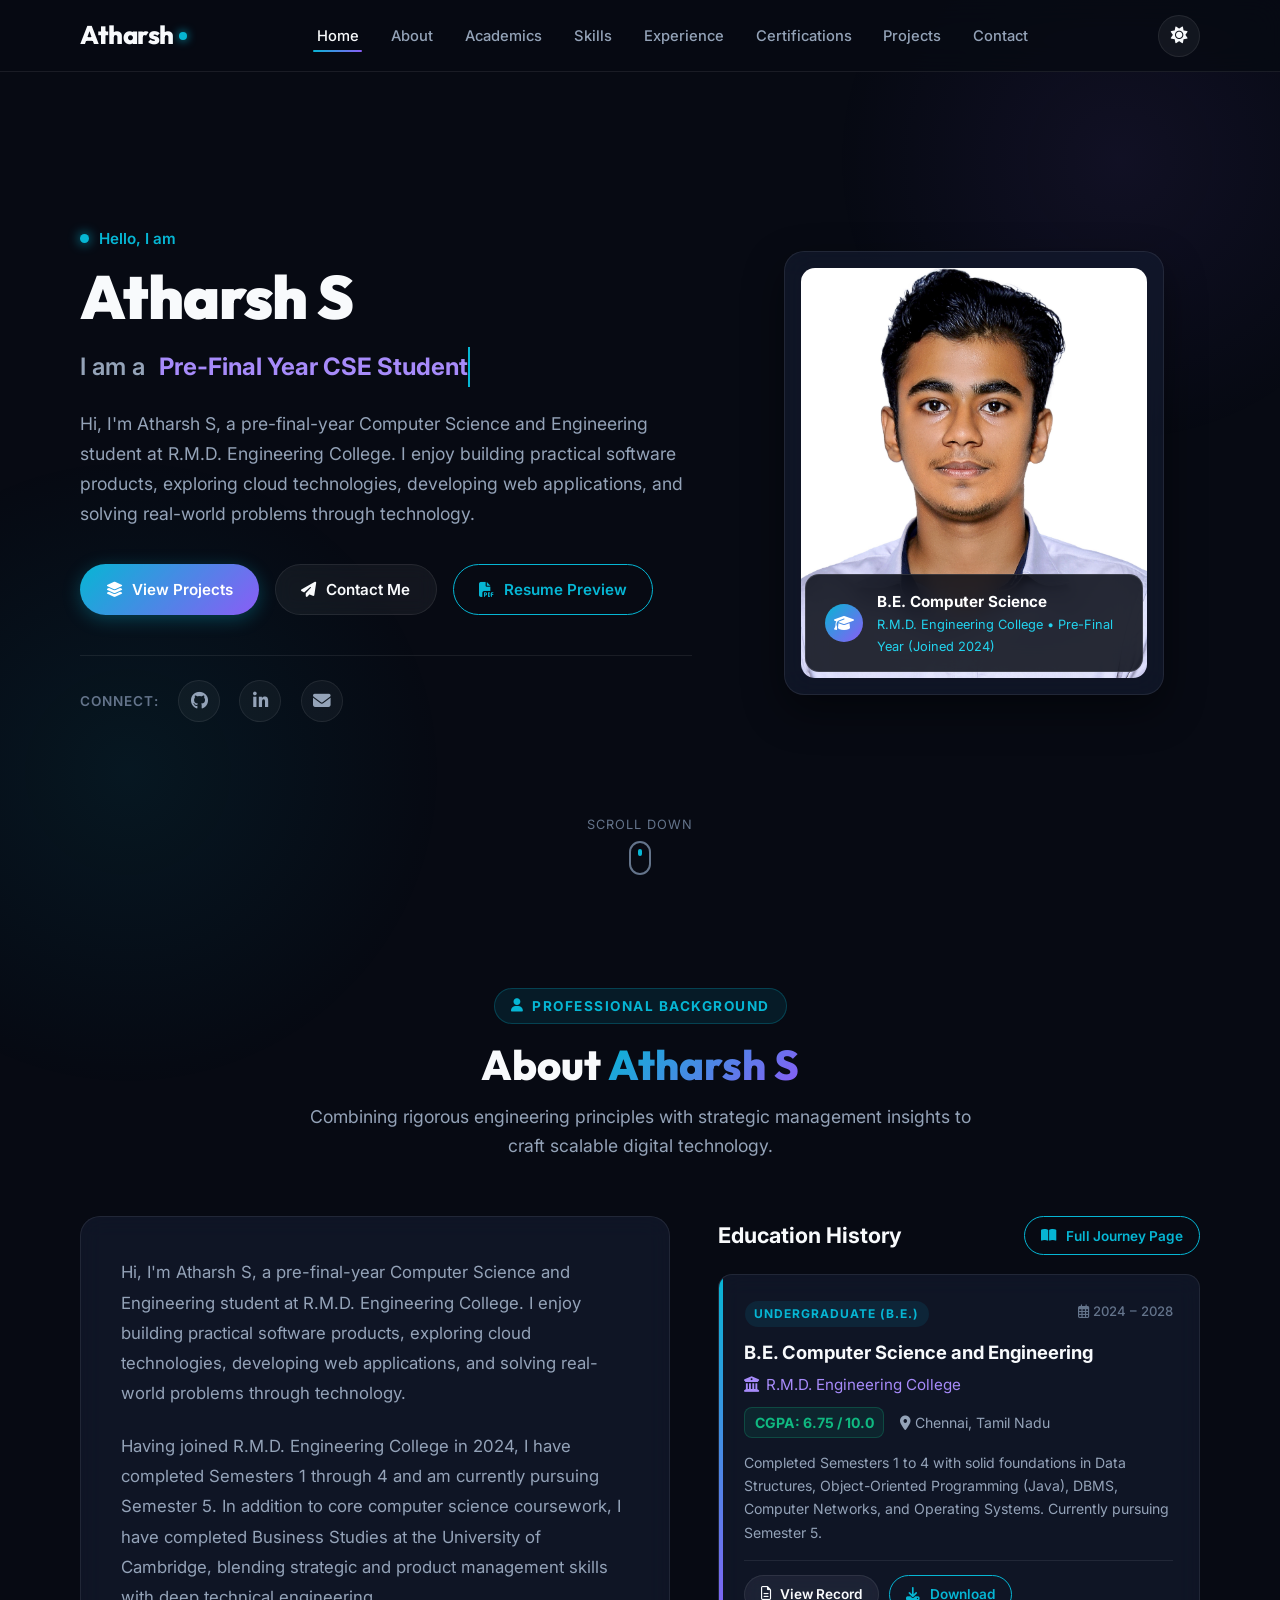
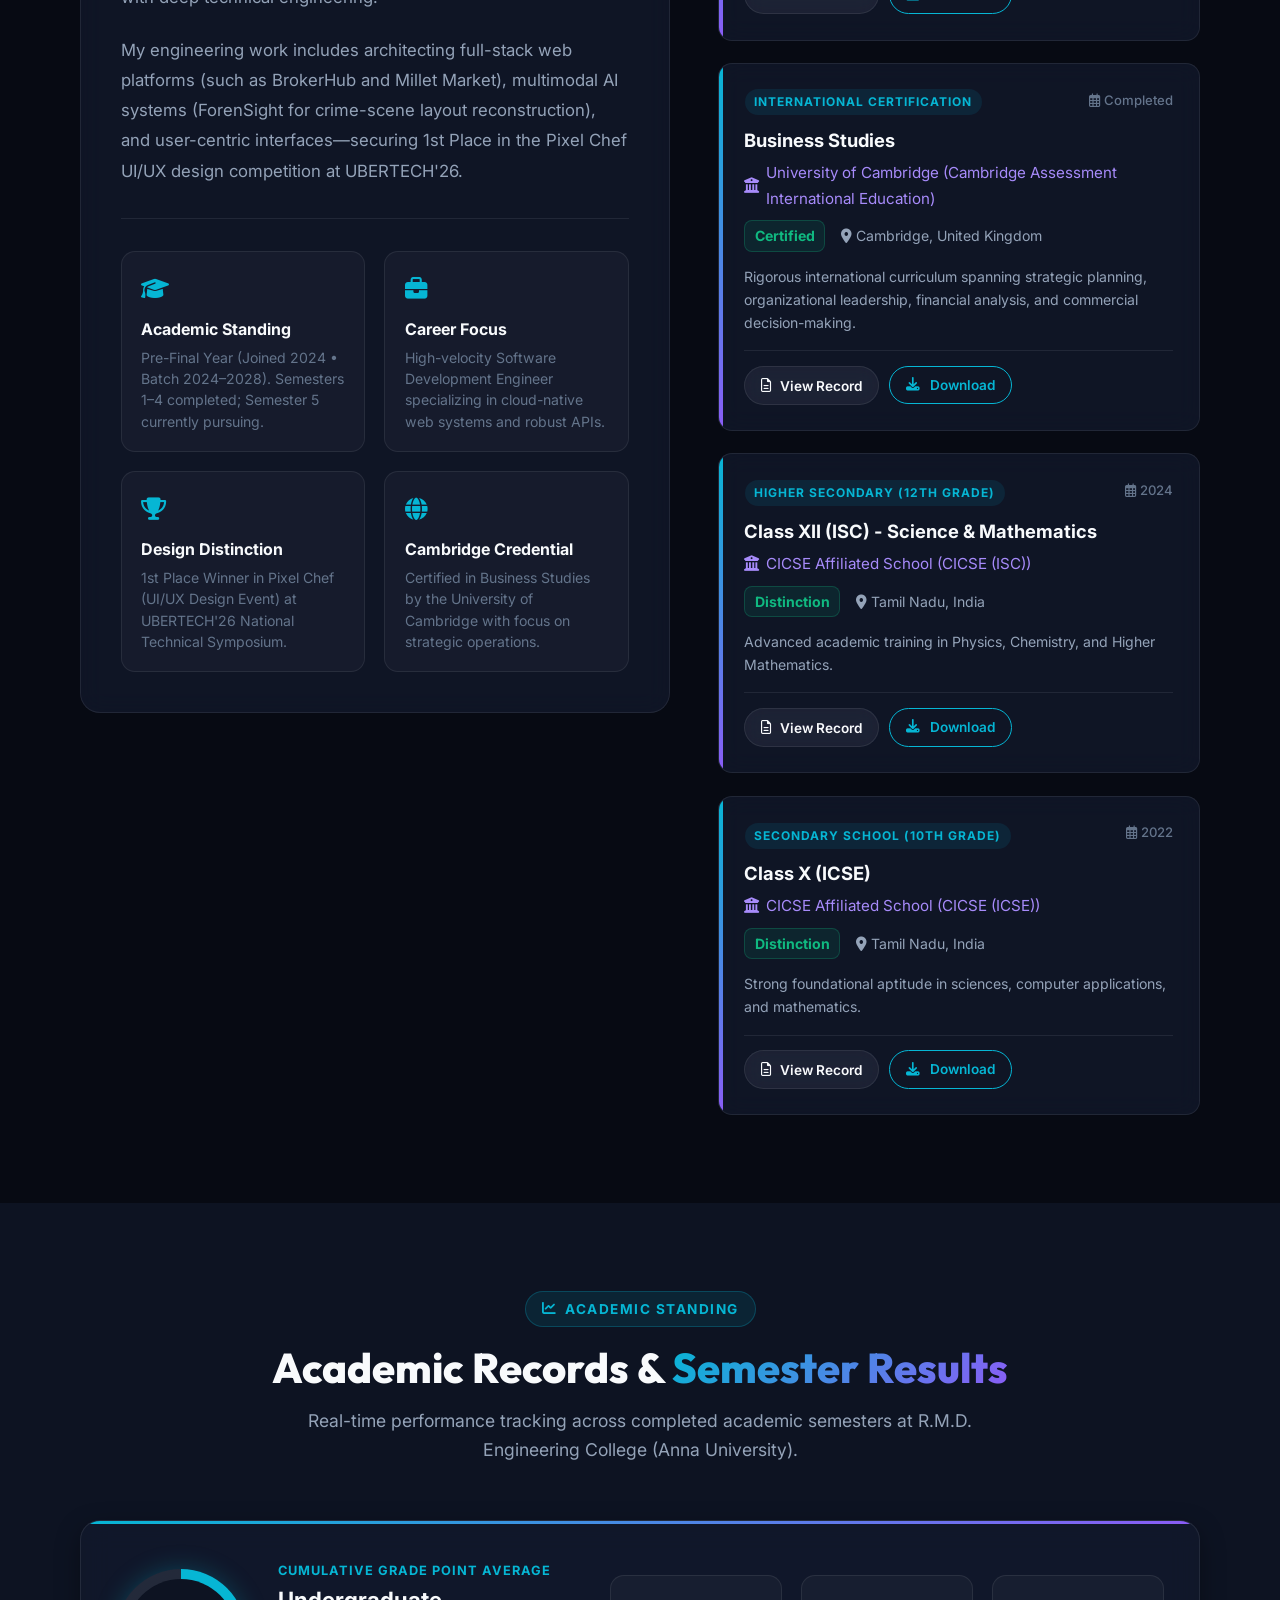
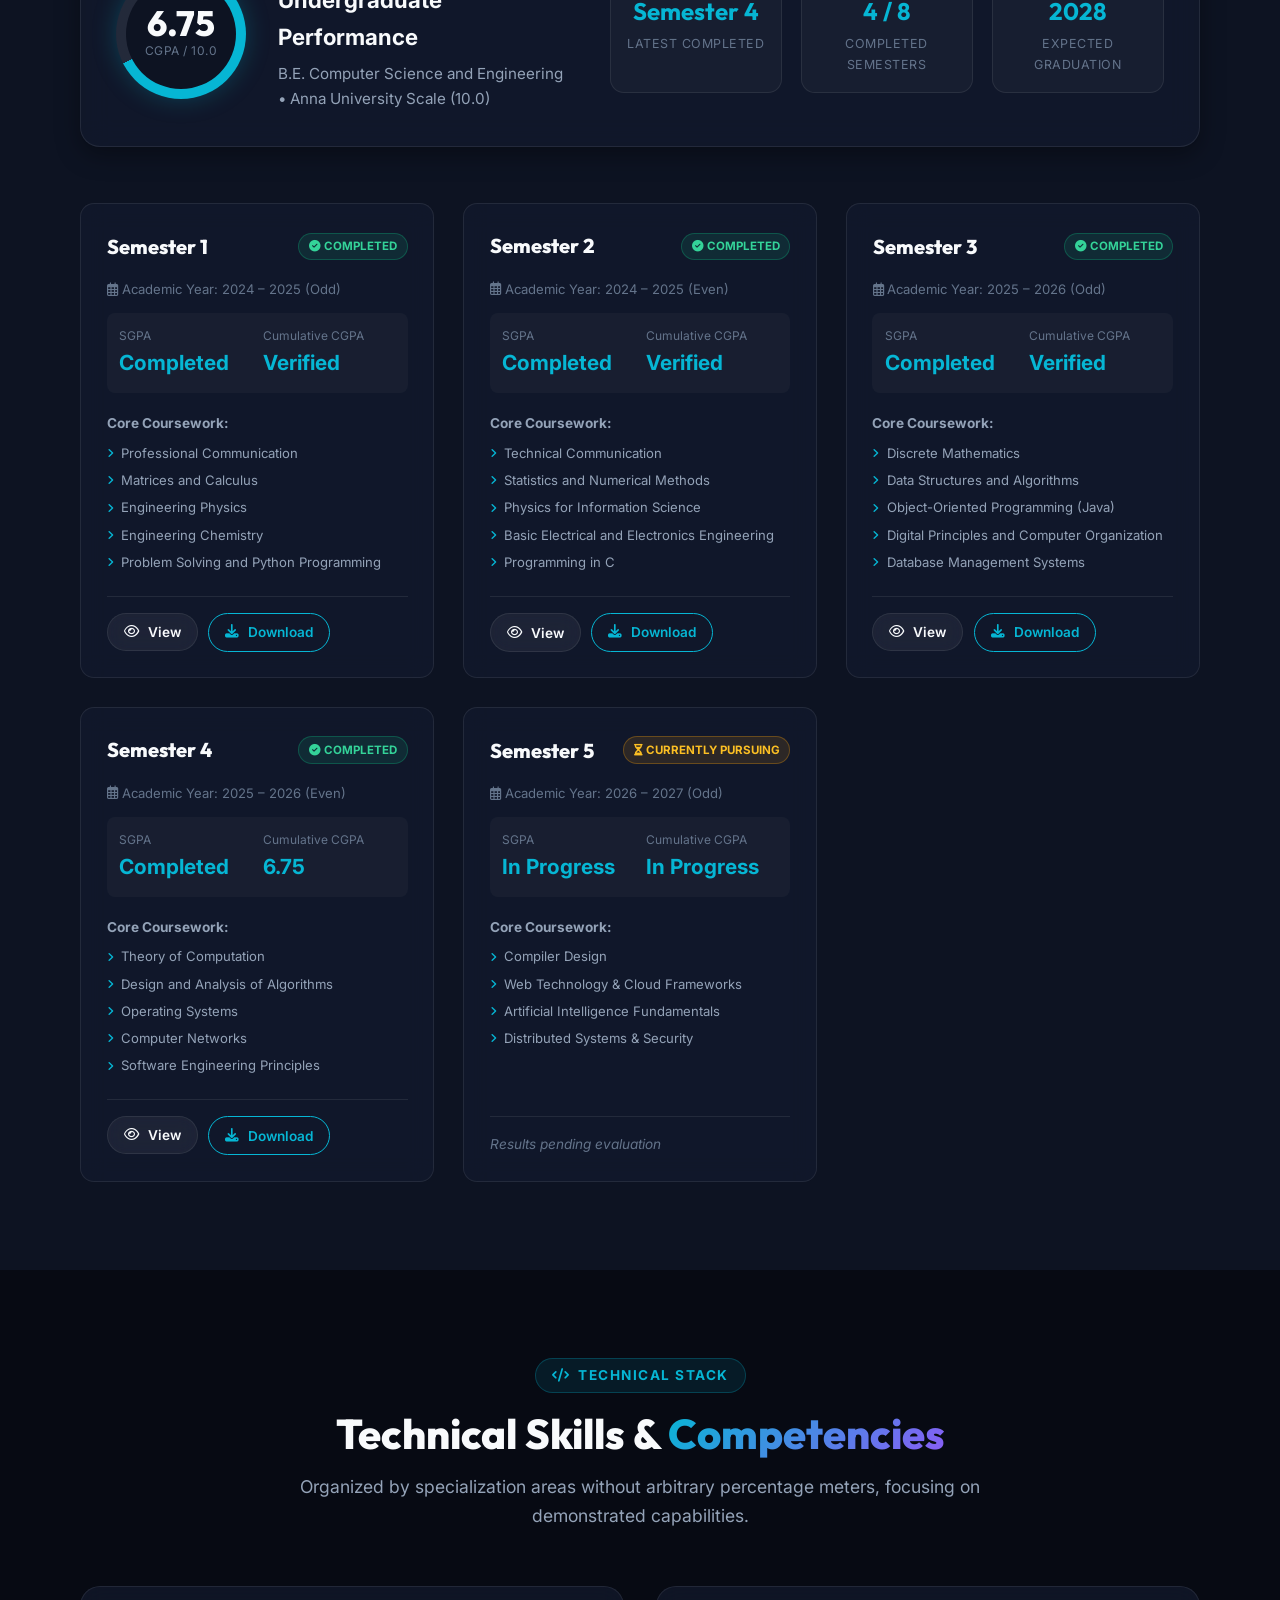
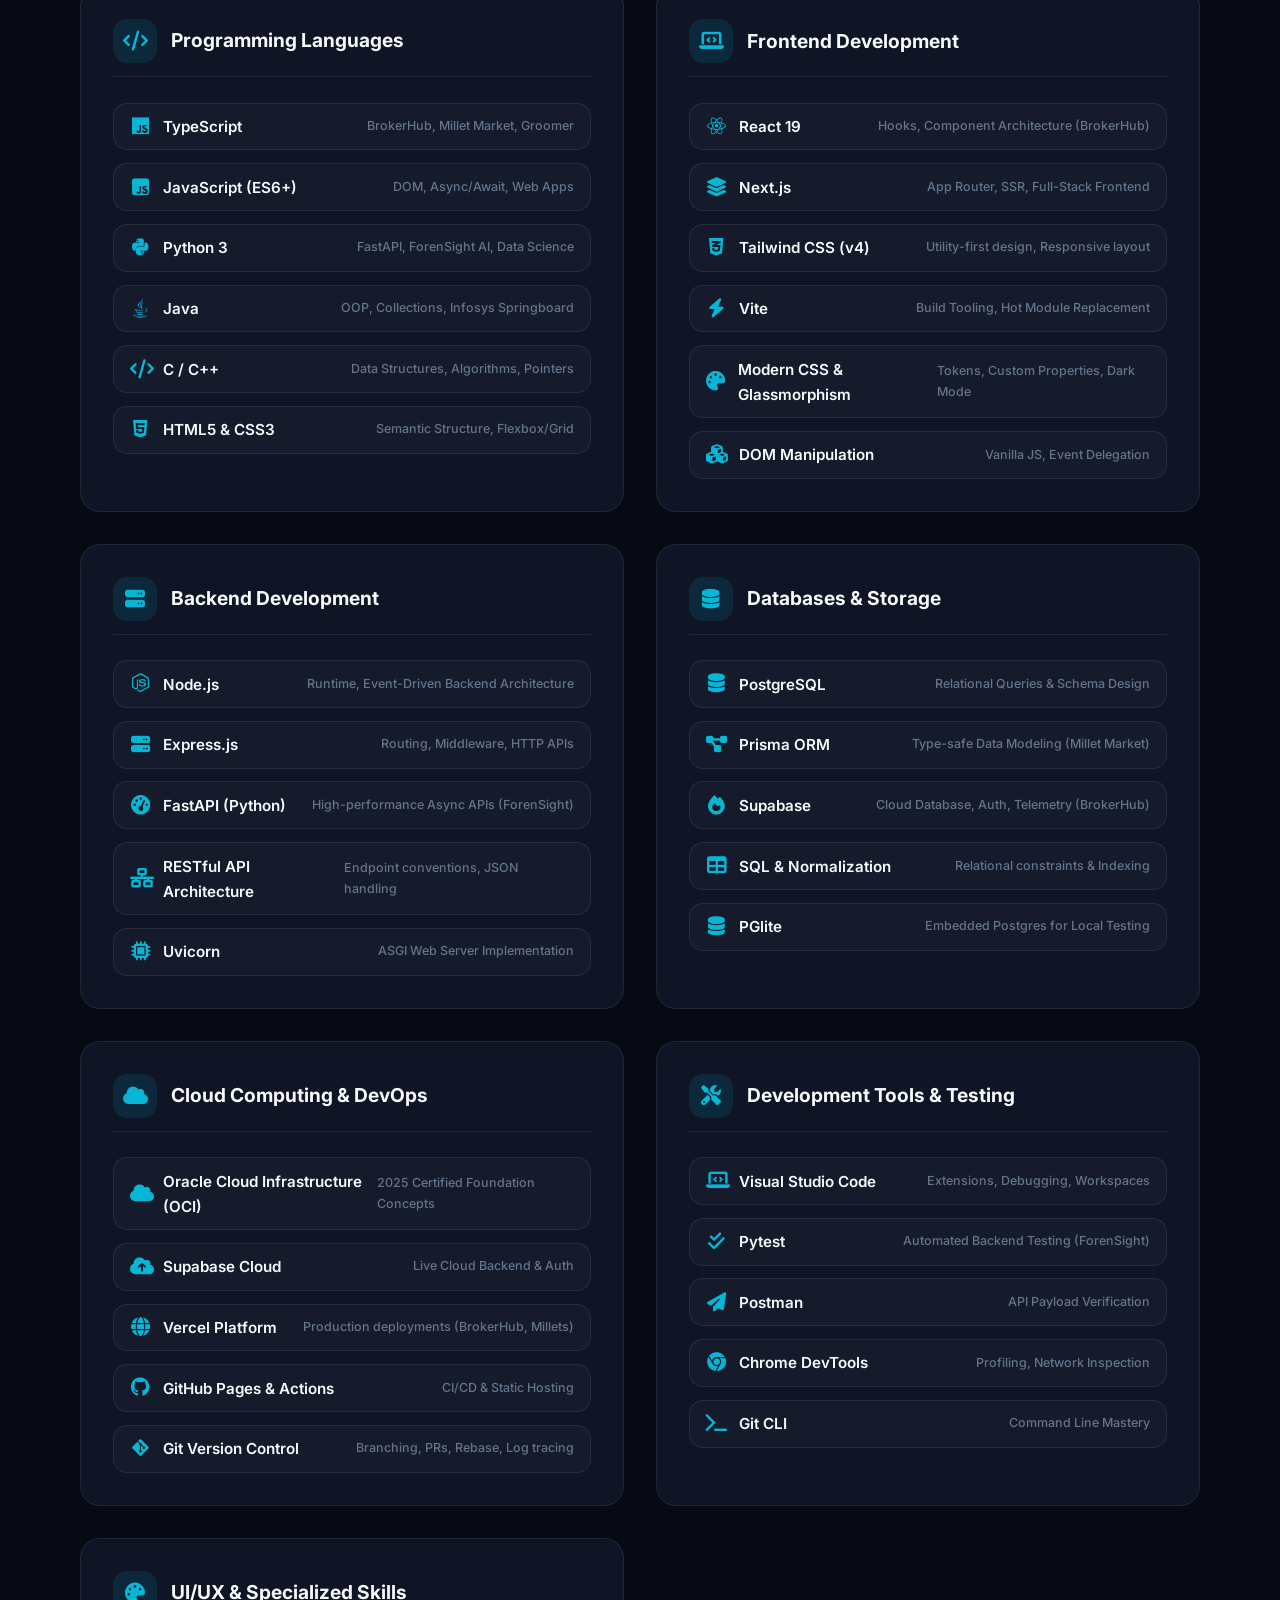
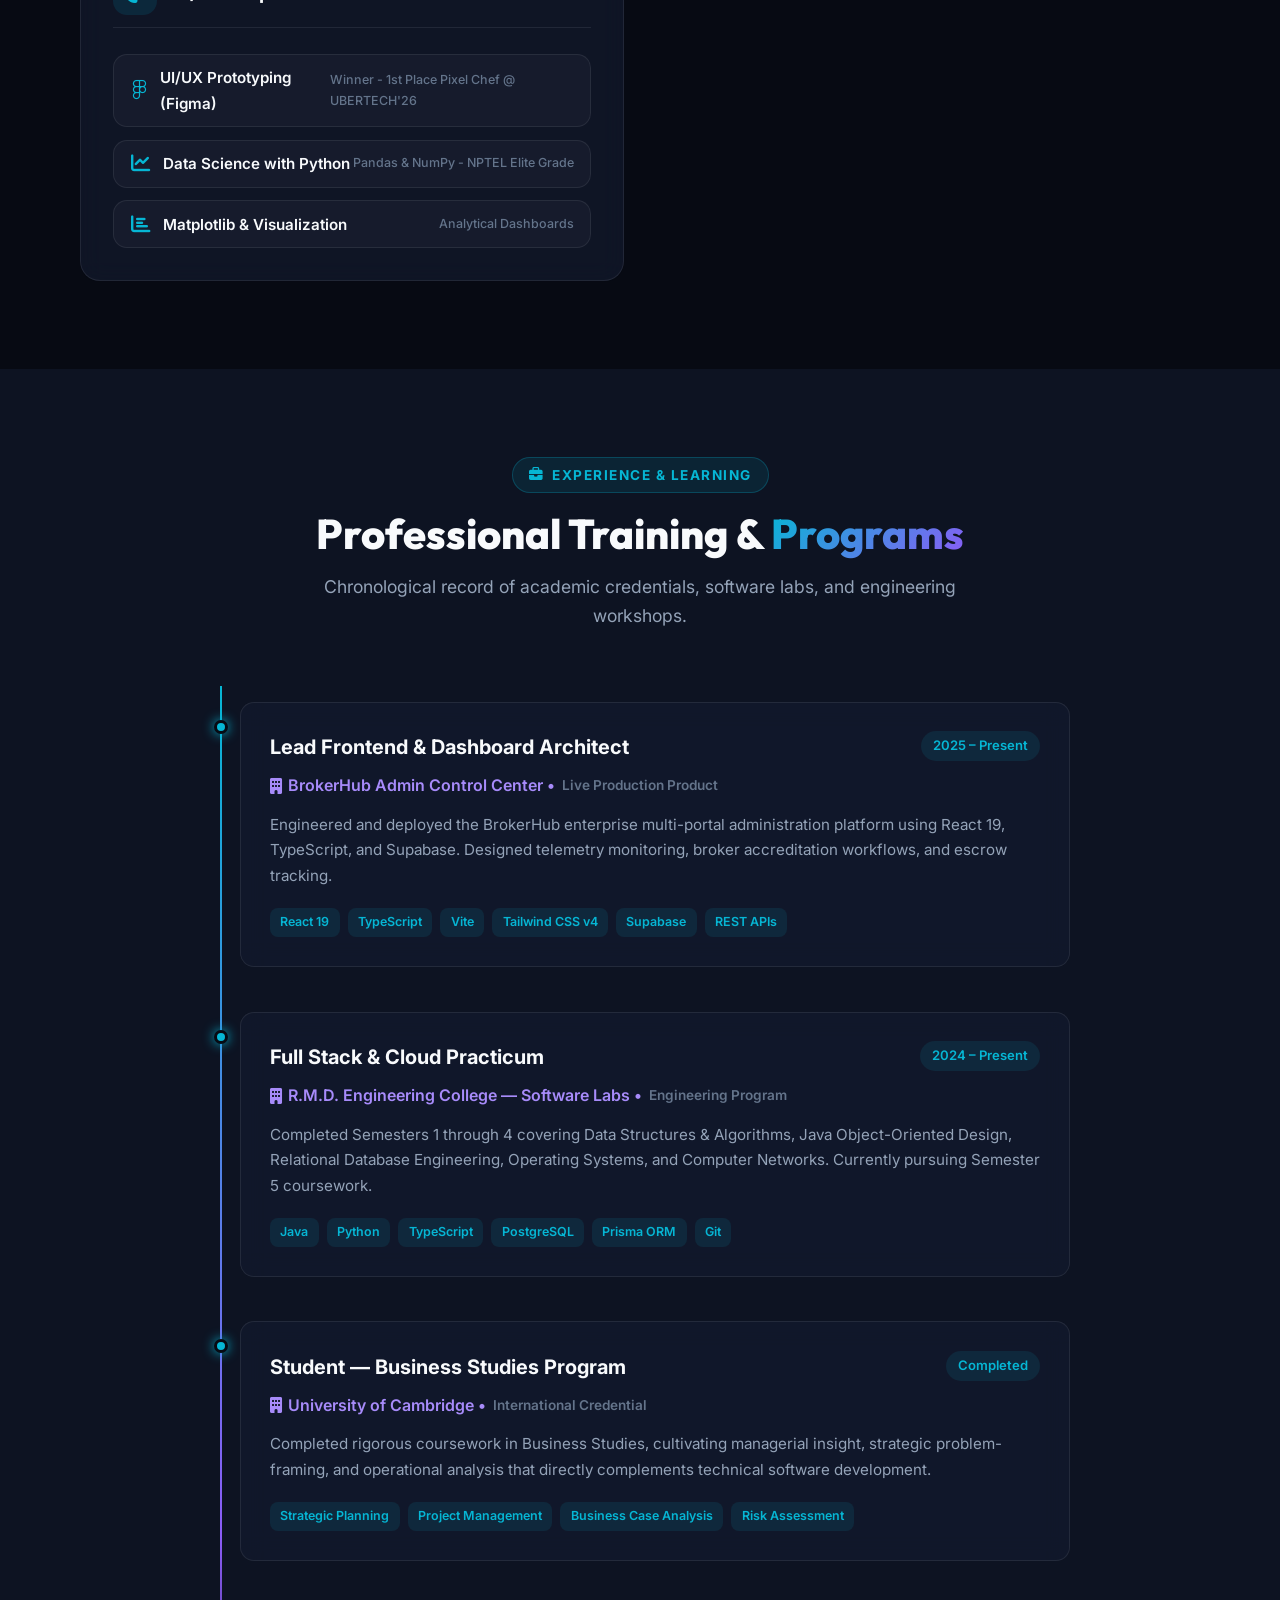
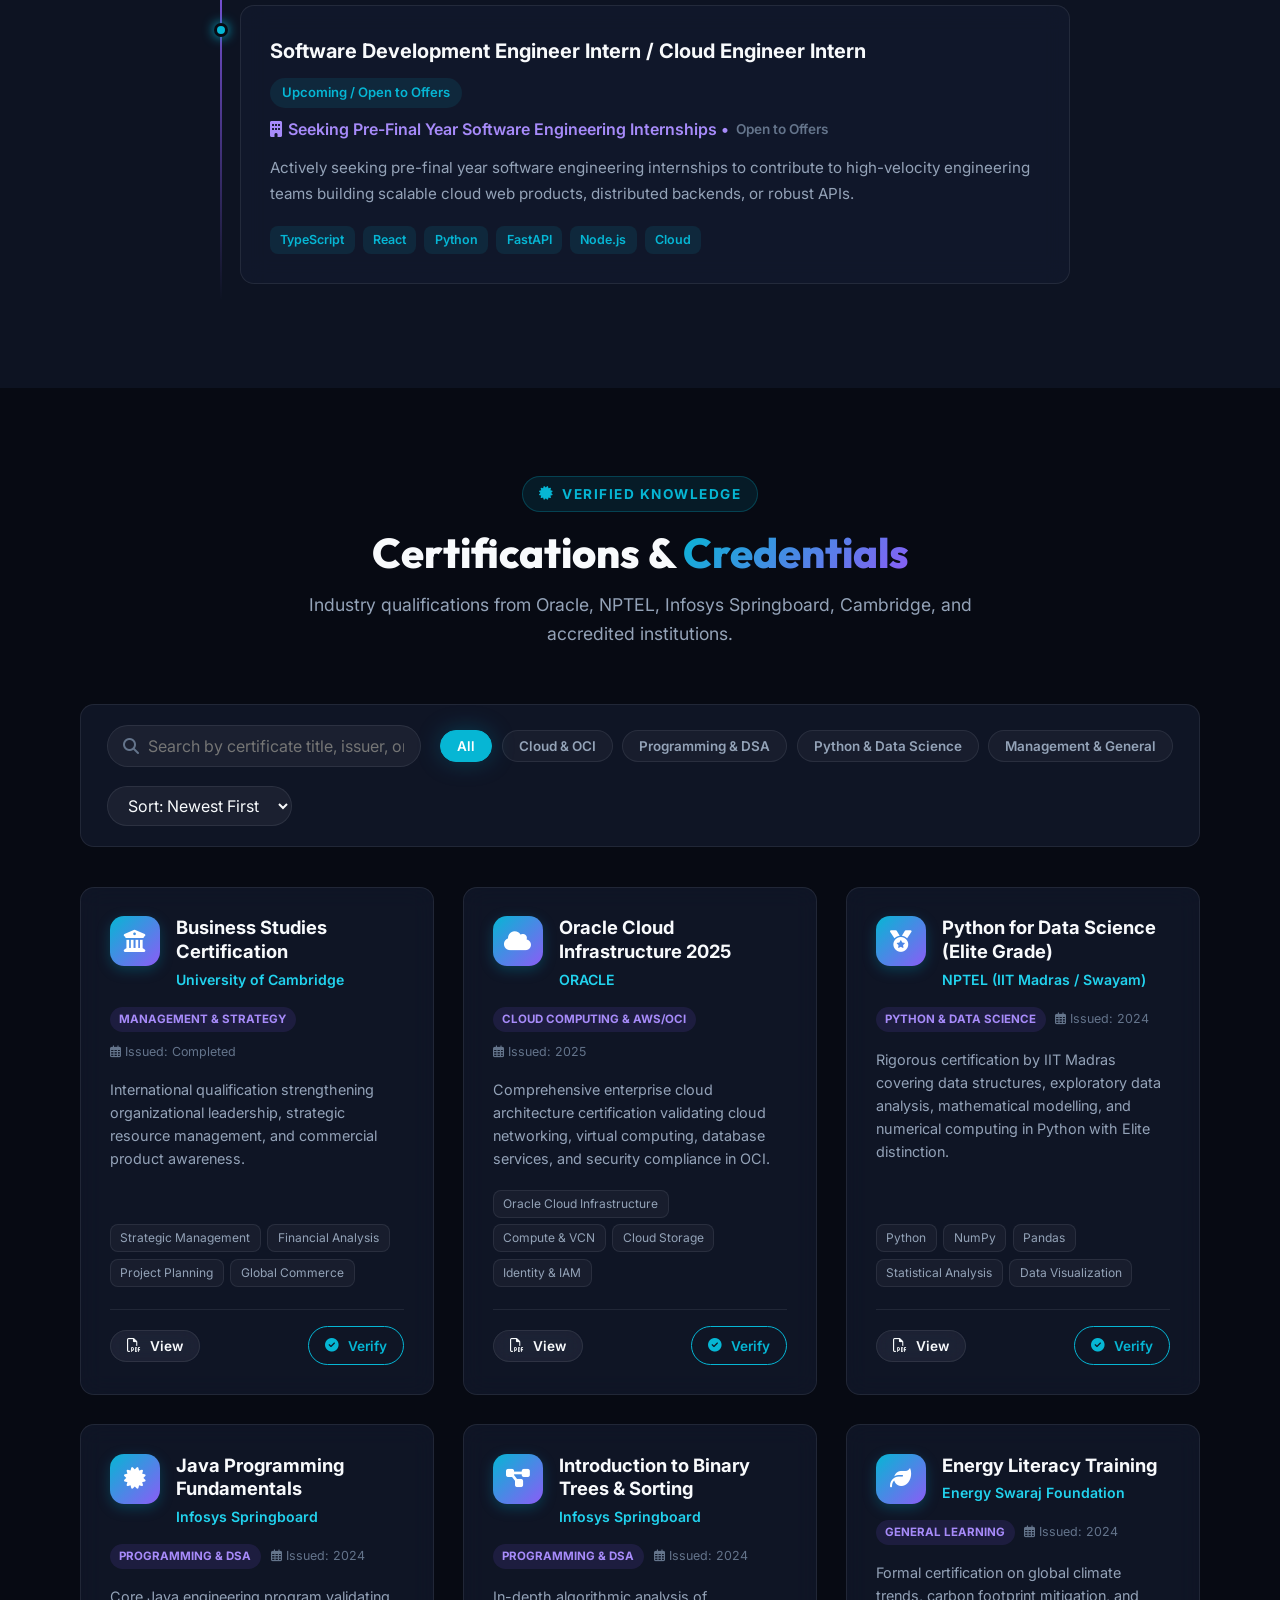
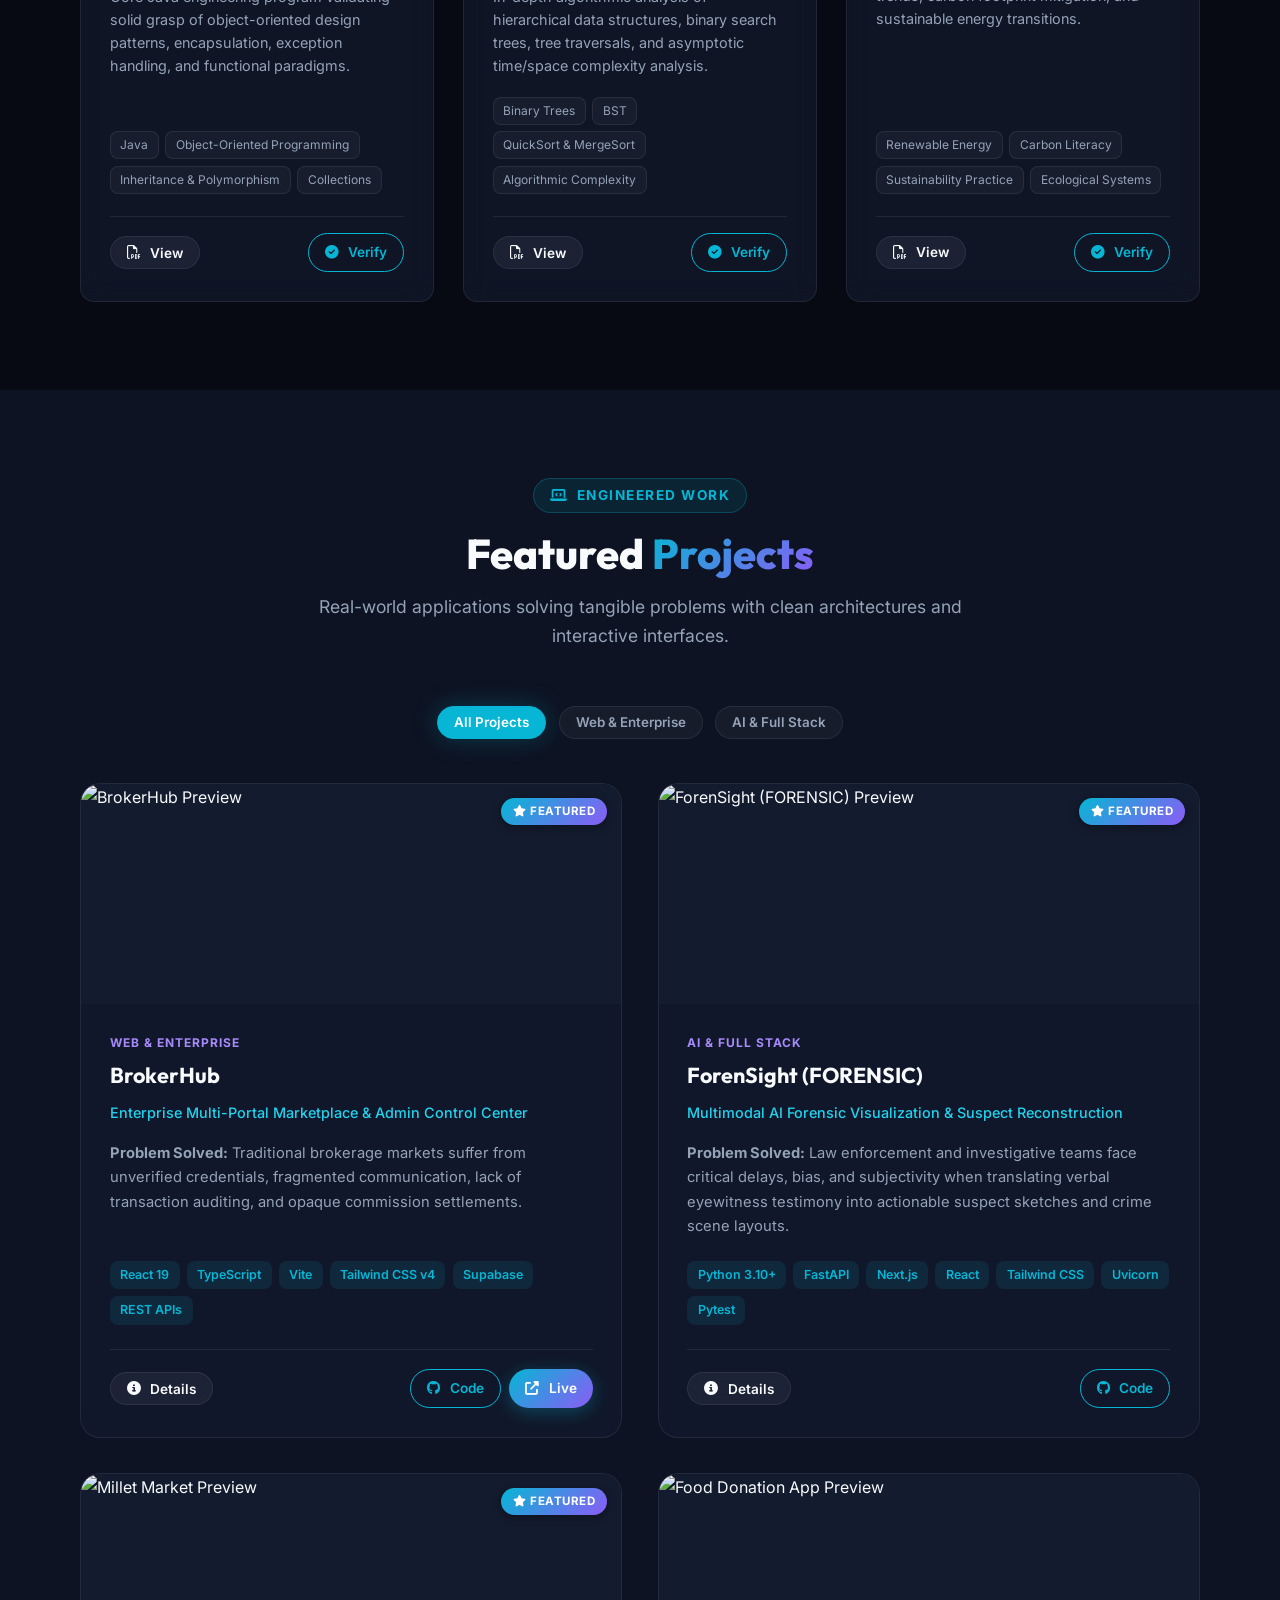
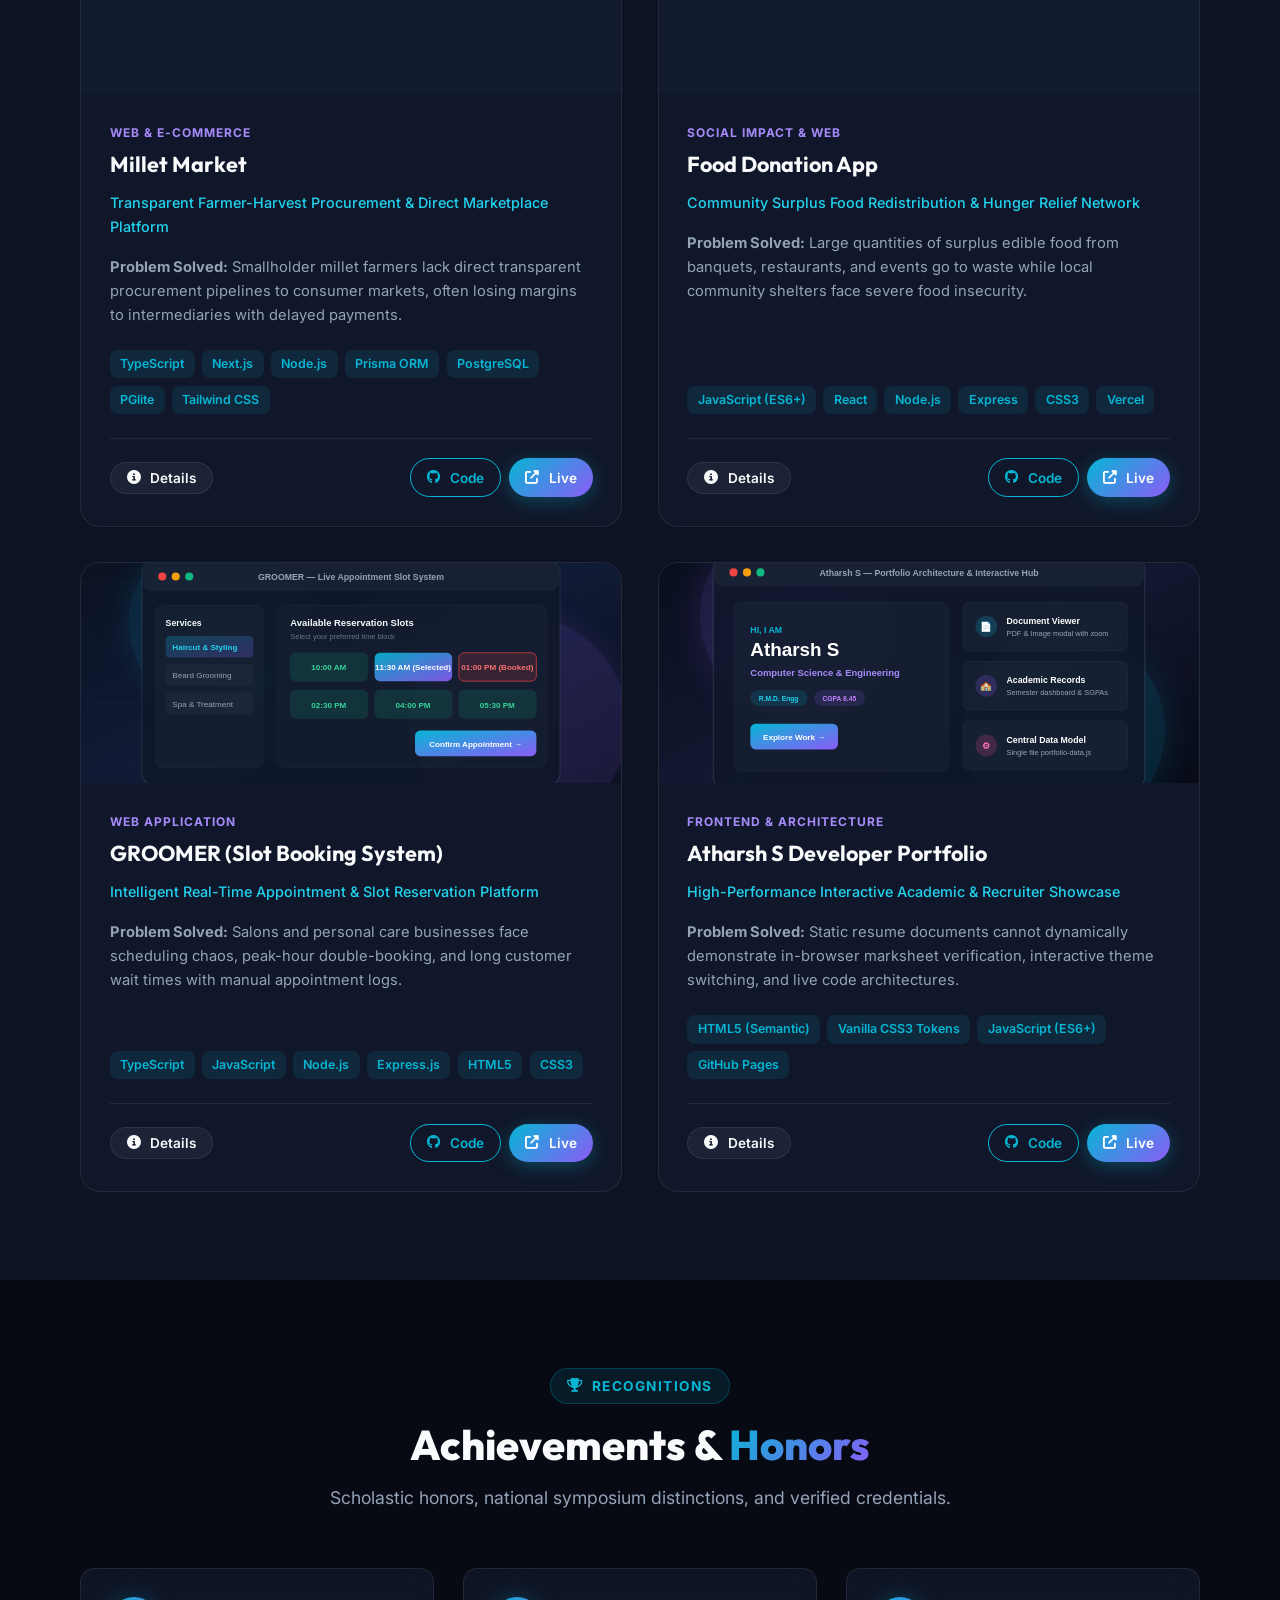
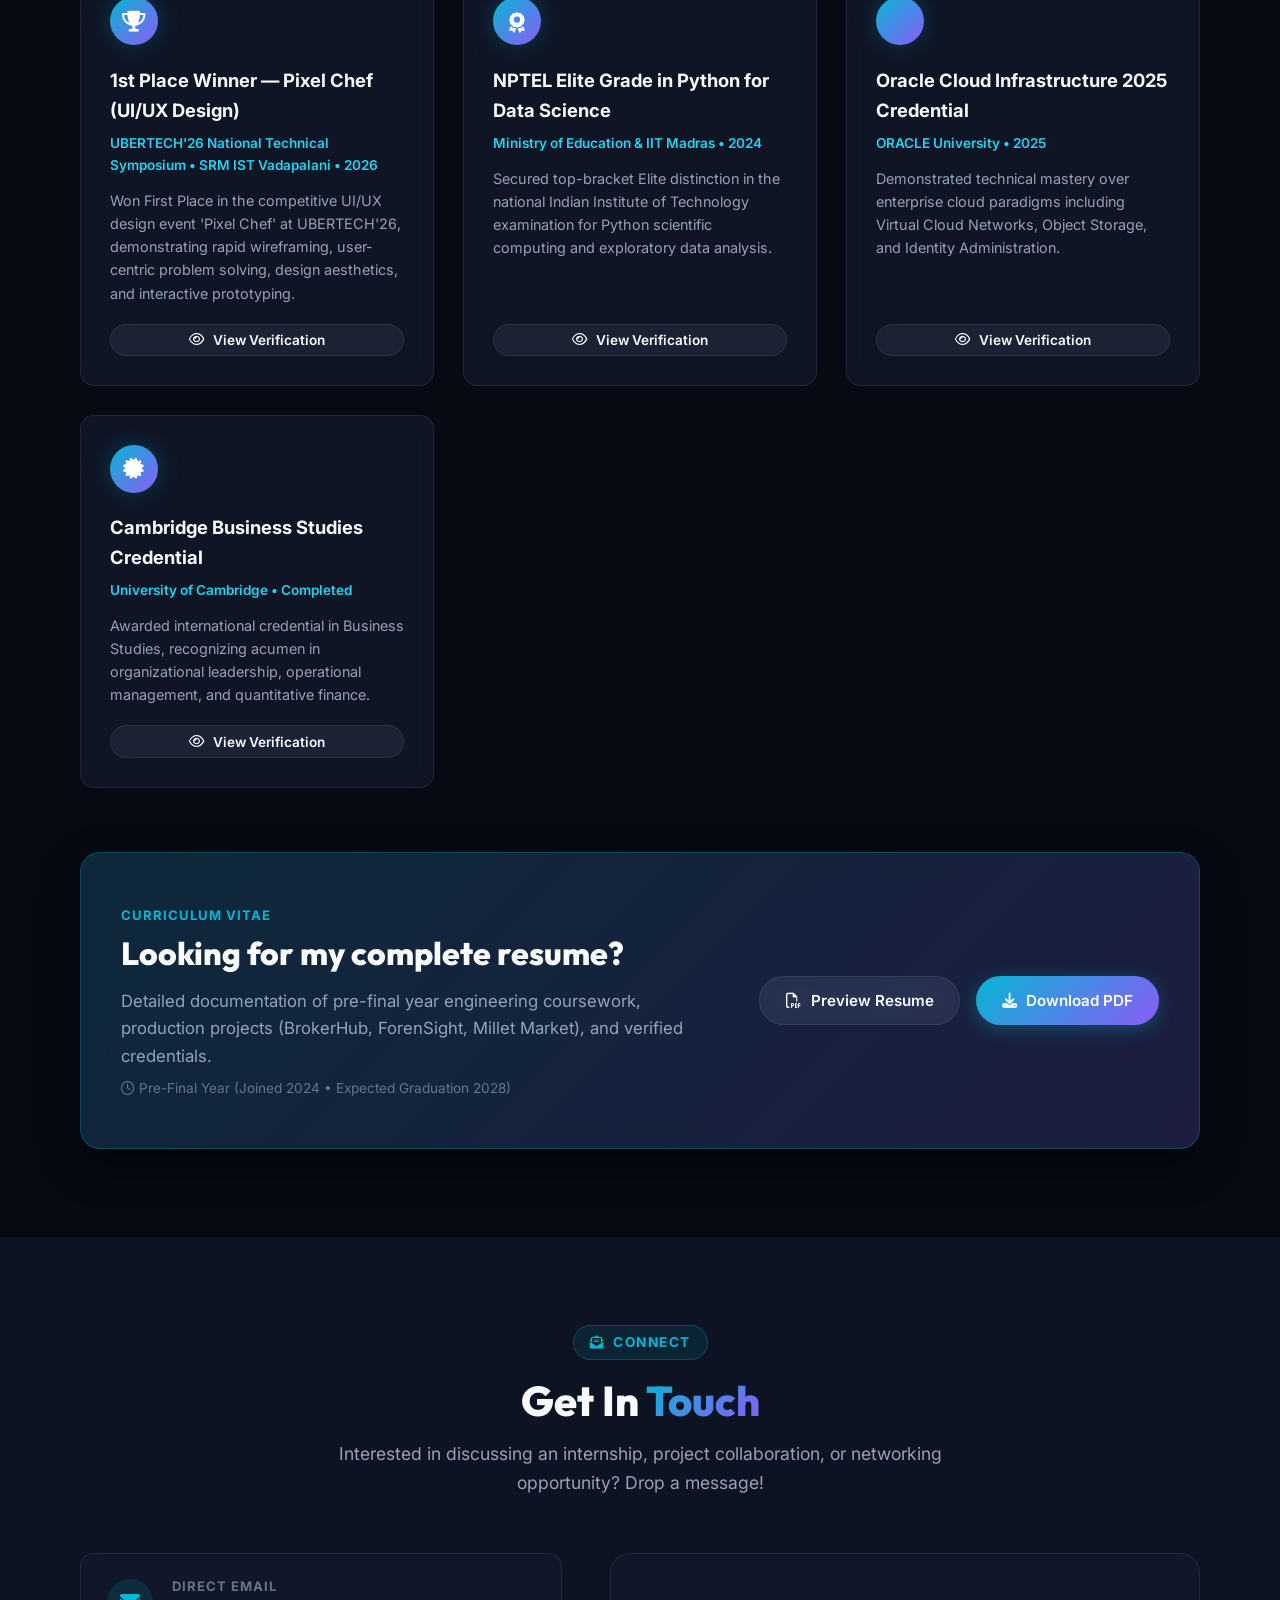
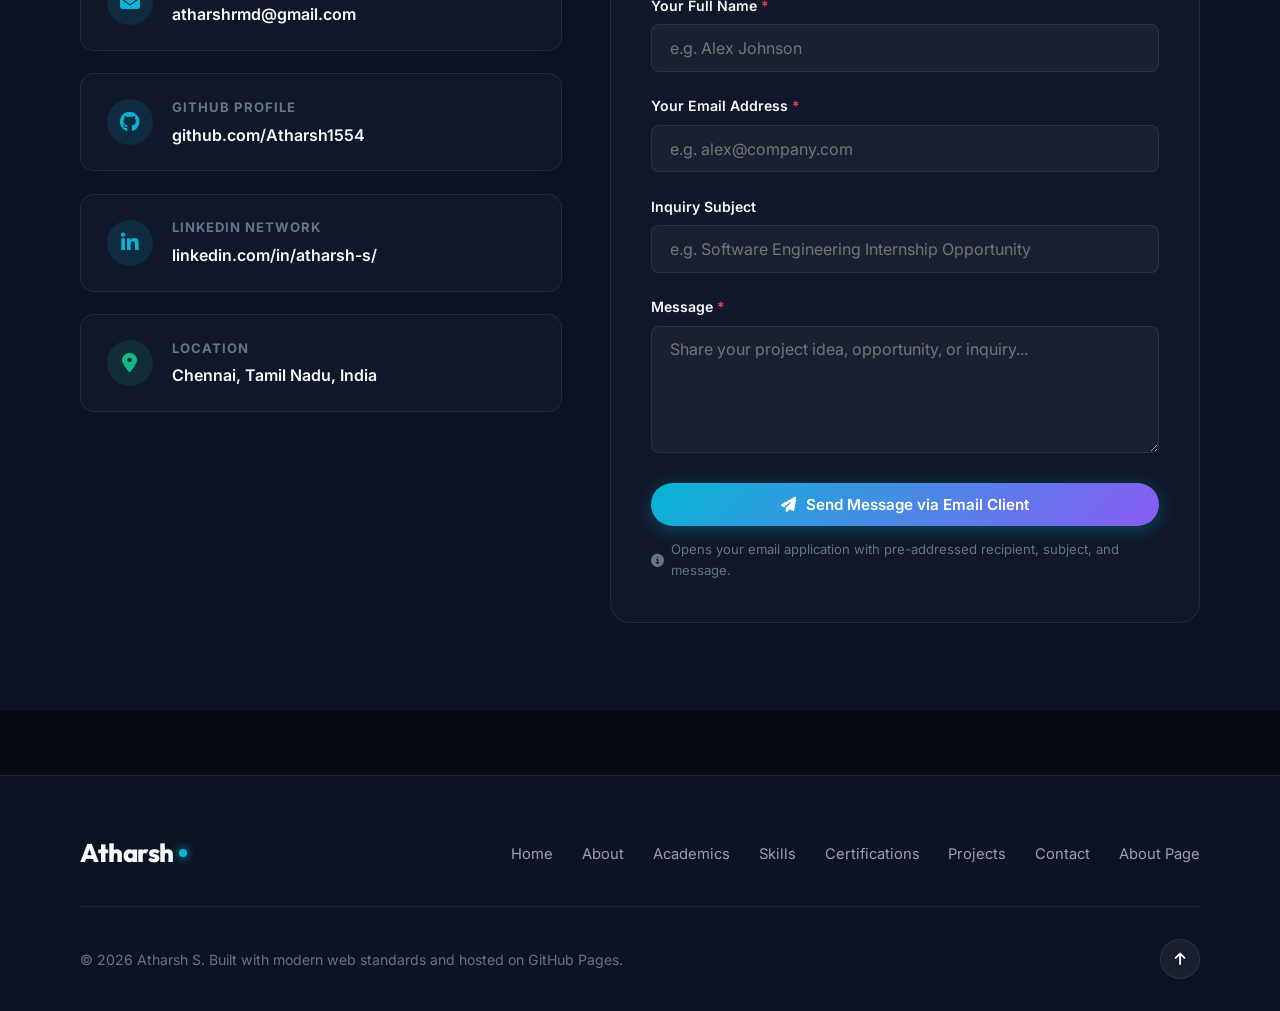
==== commit ed17b156: "Complete portfolio update: Pre-final year status, 5 semesters, verified GitHub projects (BrokerHub, " ====
--- a/index.html
+++ b/index.html
@@ -93,10 +93,10 @@
             <h1 class="hero-title">Atharsh S</h1>
             <div class="hero-roles">
               <span>I am a&nbsp;</span>
-              <span id="hero-typing-role" class="role-typing">Computer Science Student</span>
+              <span id="hero-typing-role" class="role-typing">Pre-Final Year CSE Student</span>
             </div>
             <p class="hero-summary">
-              Dedicated 2nd-year B.E. Computer Science and Engineering student at R.M.D. Engineering College. Passionate about software development, cloud systems, and creating clean, resilient code solutions.
+              Hi, I'm Atharsh S, a pre-final-year Computer Science and Engineering student at R.M.D. Engineering College. I enjoy building practical software products, exploring cloud technologies, developing web applications, and solving real-world problems through technology.
             </p>
             <div class="hero-cta">
               <a href="#projects" class="btn btn-primary">
@@ -105,7 +105,7 @@
               <a href="#contact" class="btn btn-secondary">
                 <i class="fas fa-paper-plane"></i> Contact Me
               </a>
-              <button class="btn btn-outline" onclick="openDocModal('Atharsh S — Curriculum Vitae', 'assets/documents/Atharsh_S_Resume.pdf', 'Resume / CV', false)">
+              <button class="btn btn-outline" onclick="openDocModal('Atharsh S — Curriculum Vitae', 'assets/documents/resume.pdf', 'Resume / CV', false)">
                 <i class="fas fa-file-pdf"></i> Resume Preview
               </button>
             </div>
@@ -114,7 +114,7 @@
               <a href="https://github.com/Atharsh1554" target="_blank" rel="noopener noreferrer" class="social-icon-link" aria-label="GitHub Profile" title="GitHub Profile">
                 <i class="fab fa-github"></i>
               </a>
-              <a href="https://www.linkedin.com/in/atharsh-s-20462a282/" target="_blank" rel="noopener noreferrer" class="social-icon-link" aria-label="LinkedIn Profile" title="LinkedIn Profile">
+              <a href="https://www.linkedin.com/in/atharsh-s/" target="_blank" rel="noopener noreferrer" class="social-icon-link" aria-label="LinkedIn Profile" title="LinkedIn Profile">
                 <i class="fab fa-linkedin-in"></i>
               </a>
               <a href="mailto:atharshrmd@gmail.com" class="social-icon-link" aria-label="Email Contact" title="Email Atharsh">
@@ -127,7 +127,7 @@
           <div class="hero-image-wrap">
             <div class="profile-card-glass">
               <div class="profile-photo-container">
-                <img src="profile.jpg.JPG" alt="Atharsh S — Computer Science Student" width="380" height="410">
+                <img src="profile.jpg.JPG" alt="Atharsh S — Pre-Final Year Computer Science Student" width="380" height="410">
               </div>
               <div class="profile-badge-float">
                 <div class="profile-badge-icon">
@@ -135,7 +135,7 @@
                 </div>
                 <div class="profile-badge-text">
                   <h4>B.E. Computer Science</h4>
-                  <p>R.M.D. Engineering College &bull; 2nd Year</p>
+                  <p>R.M.D. Engineering College &bull; Pre-Final Year (Joined 2024)</p>
                 </div>
               </div>
             </div>
@@ -167,35 +167,35 @@
           <!-- Left: Narrative & Focus -->
           <div class="about-narrative">
             <p>
-              I am a dedicated 2nd-year B.E. Computer Science and Engineering student at R.M.D. Engineering College with a solid academic foundation and an innate passion for technology.
+              Hi, I'm Atharsh S, a pre-final-year Computer Science and Engineering student at R.M.D. Engineering College. I enjoy building practical software products, exploring cloud technologies, developing web applications, and solving real-world problems through technology.
             </p>
             <p>
-              Having completed Business Studies at the University of Cambridge, I combine management and strategic thinking skills alongside my technical expertise. As a CICSE alumnus, I bring discipline, adaptability, and an eager willingness to learn.
+              Having joined R.M.D. Engineering College in 2024, I have completed Semesters 1 through 4 and am currently pursuing Semester 5. In addition to core computer science coursework, I have completed Business Studies at the University of Cambridge, blending strategic and product management skills with deep technical engineering.
             </p>
             <p>
-              My technical interests center on modern software development, data structures &amp; algorithms, cloud infrastructure, and full-stack innovation. I actively seek collaborative opportunities, internships, and technical challenges to broaden my engineering impact.
+              My engineering work includes architecting full-stack web platforms (such as BrokerHub and Millet Market), multimodal AI systems (ForenSight for crime-scene layout reconstruction), and user-centric interfaces—securing 1st Place in the Pixel Chef UI/UX design competition at UBERTECH'26.
             </p>
 
             <div class="about-highlights-grid">
               <div class="highlight-box">
                 <div class="box-icon"><i class="fas fa-graduation-cap"></i></div>
-                <h4>Academic Focus</h4>
-                <p>Data Structures, OOP in Java, Database Architecture, and Distributed Systems.</p>
+                <h4>Academic Standing</h4>
+                <p>Pre-Final Year (Joined 2024 &bull; Batch 2024–2028). Semesters 1–4 completed; Semester 5 currently pursuing.</p>
               </div>
               <div class="highlight-box">
                 <div class="box-icon"><i class="fas fa-briefcase"></i></div>
-                <h4>Career Goal</h4>
-                <p>To excel as a high-impact Software Development Engineer building scalable cloud solutions.</p>
+                <h4>Career Focus</h4>
+                <p>High-velocity Software Development Engineer specializing in cloud-native web systems and robust APIs.</p>
+              </div>
+              <div class="highlight-box">
+                <div class="box-icon"><i class="fas fa-trophy"></i></div>
+                <h4>Design Distinction</h4>
+                <p>1st Place Winner in Pixel Chef (UI/UX Design Event) at UBERTECH'26 National Technical Symposium.</p>
               </div>
               <div class="highlight-box">
                 <div class="box-icon"><i class="fas fa-globe"></i></div>
-                <h4>Global Perspective</h4>
-                <p>Cambridge Business Studies certification with focus on operations and strategic planning.</p>
-              </div>
-              <div class="highlight-box">
-                <div class="box-icon"><i class="fas fa-lightbulb"></i></div>
-                <h4>Problem Solving</h4>
-                <p>Curious, analytical, and dedicated to clean, well-tested, maintainable codebases.</p>
+                <h4>Cambridge Credential</h4>
+                <p>Certified in Business Studies by the University of Cambridge with focus on strategic operations.</p>
               </div>
             </div>
           </div>
@@ -232,7 +232,7 @@
             <div class="cgpa-metric-visual">
               <div class="cgpa-ring-outer">
                 <div class="cgpa-ring-inner">
-                  <span class="cgpa-big-number">8.45</span>
+                  <span class="cgpa-big-number">6.75</span>
                   <span class="cgpa-scale-label">CGPA / 10.0</span>
                 </div>
               </div>
@@ -247,15 +247,15 @@
 
             <div class="cgpa-meta-stats">
               <div class="meta-stat-item">
-                <div class="meta-stat-value">Sem 3</div>
+                <div class="meta-stat-value">Sem 4</div>
                 <div class="meta-stat-label">Latest Completed</div>
               </div>
               <div class="meta-stat-item">
-                <div class="meta-stat-value">3 / 8</div>
+                <div class="meta-stat-value">4 / 8</div>
                 <div class="meta-stat-label">Completed Semesters</div>
               </div>
               <div class="meta-stat-item">
-                <div class="meta-stat-value">2027</div>
+                <div class="meta-stat-value">2028</div>
                 <div class="meta-stat-label">Expected Graduation</div>
               </div>
             </div>
@@ -358,8 +358,8 @@
         <!-- Category Filters -->
         <div class="projects-filter-bar">
           <button class="filter-pill proj-filter-pill active" data-category="all">All Projects</button>
-          <button class="filter-pill proj-filter-pill" data-category="web">Web Development</button>
-          <button class="filter-pill proj-filter-pill" data-category="data">Python &amp; Data Science</button>
+          <button class="filter-pill proj-filter-pill" data-category="web">Web &amp; Enterprise</button>
+          <button class="filter-pill proj-filter-pill" data-category="ai">AI &amp; Full Stack</button>
         </div>
 
         <!-- Projects Grid -->
@@ -377,7 +377,7 @@
         <div class="section-header">
           <span class="section-badge"><i class="fas fa-trophy"></i> Recognitions</span>
           <h2 class="section-title">Achievements &amp; <span class="gradient-text">Honors</span></h2>
-          <p class="section-subtitle">Scholastic honors, national examination distinctions, and technical milestones.</p>
+          <p class="section-subtitle">Scholastic honors, national symposium distinctions, and verified credentials.</p>
         </div>
 
         <div id="achievements-grid" class="achievements-grid">
@@ -392,18 +392,18 @@
             </span>
             <h3>Looking for my complete resume?</h3>
             <p>
-              Detailed documentation of undergraduate coursework, Cambridge Business Studies credential, technical projects, and industry certifications.
+              Detailed documentation of pre-final year engineering coursework, production projects (BrokerHub, ForenSight, Millet Market), and verified credentials.
             </p>
             <p style="font-size: 0.85rem; color: var(--text-tertiary); margin-top: 0.4rem;">
-              <i class="far fa-clock"></i> Last updated: October 2026
+              <i class="far fa-clock"></i> Pre-Final Year (Joined 2024 &bull; Expected Graduation 2028)
             </p>
           </div>
 
           <div class="resume-actions-group">
-            <button class="btn btn-secondary" onclick="openDocModal('Atharsh S — Resume', 'assets/documents/Atharsh_S_Resume.pdf', 'Official Resume', false)">
+            <button class="btn btn-secondary" onclick="openDocModal('Atharsh S — Resume', 'assets/documents/resume.pdf', 'Official Resume', false)">
               <i class="far fa-file-pdf"></i> Preview Resume
             </button>
-            <a href="assets/documents/Atharsh_S_Resume.pdf" download="Atharsh_S_Resume.pdf" class="btn btn-primary doc-pending-trigger" data-doc-title="Atharsh S — Resume">
+            <a href="assets/documents/resume.pdf" download="resume.pdf" class="btn btn-primary doc-pending-trigger" data-doc-title="Atharsh S — Resume">
               <i class="fas fa-download"></i> Download PDF
             </a>
           </div>
@@ -445,13 +445,13 @@
               </div>
             </a>
 
-            <a href="https://www.linkedin.com/in/atharsh-s-20462a282/" target="_blank" rel="noopener noreferrer" class="contact-card-link" title="Visit LinkedIn Profile">
+            <a href="https://www.linkedin.com/in/atharsh-s/" target="_blank" rel="noopener noreferrer" class="contact-card-link" title="Visit LinkedIn Profile">
               <div class="contact-icon-box">
                 <i class="fab fa-linkedin-in"></i>
               </div>
               <div class="contact-details">
                 <h4>LinkedIn Network</h4>
-                <p>linkedin.com/in/atharsh-s-20462a282/</p>
+                <p>linkedin.com/in/atharsh-s/</p>
               </div>
             </a>
 
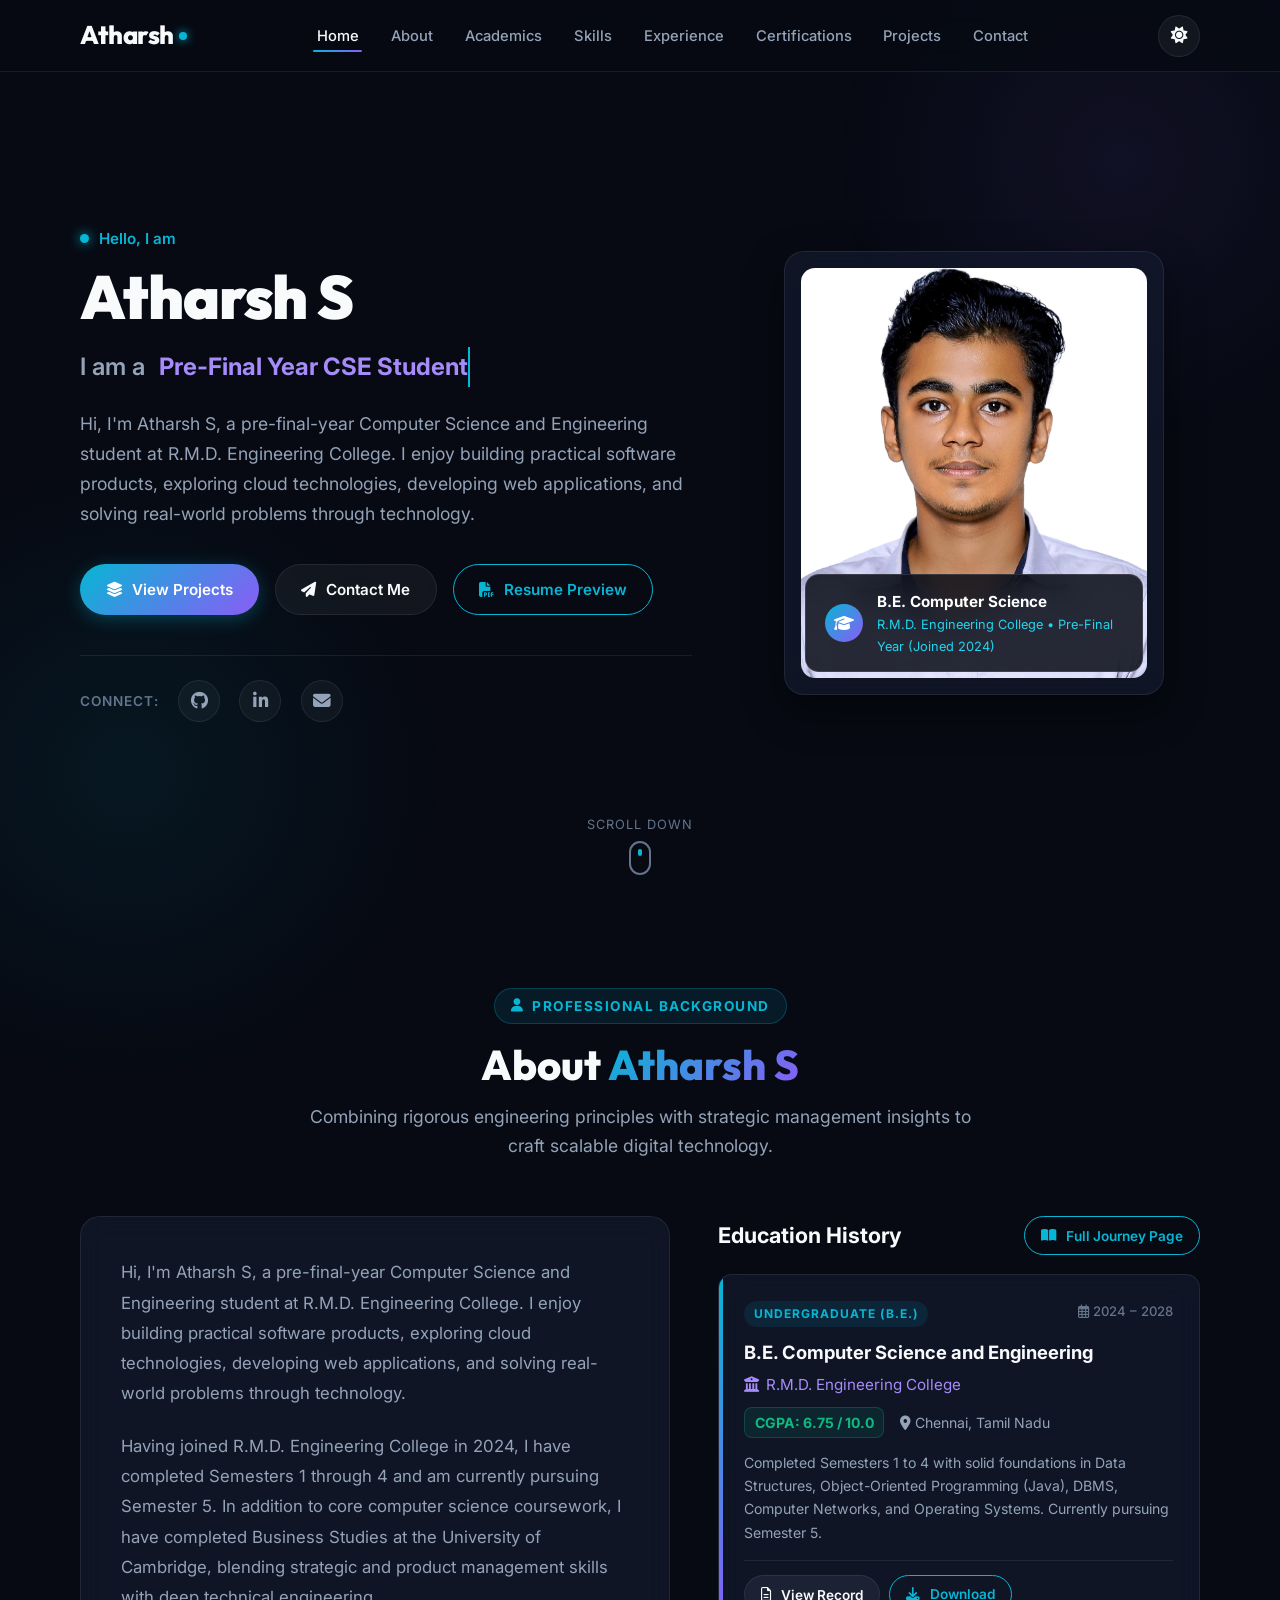
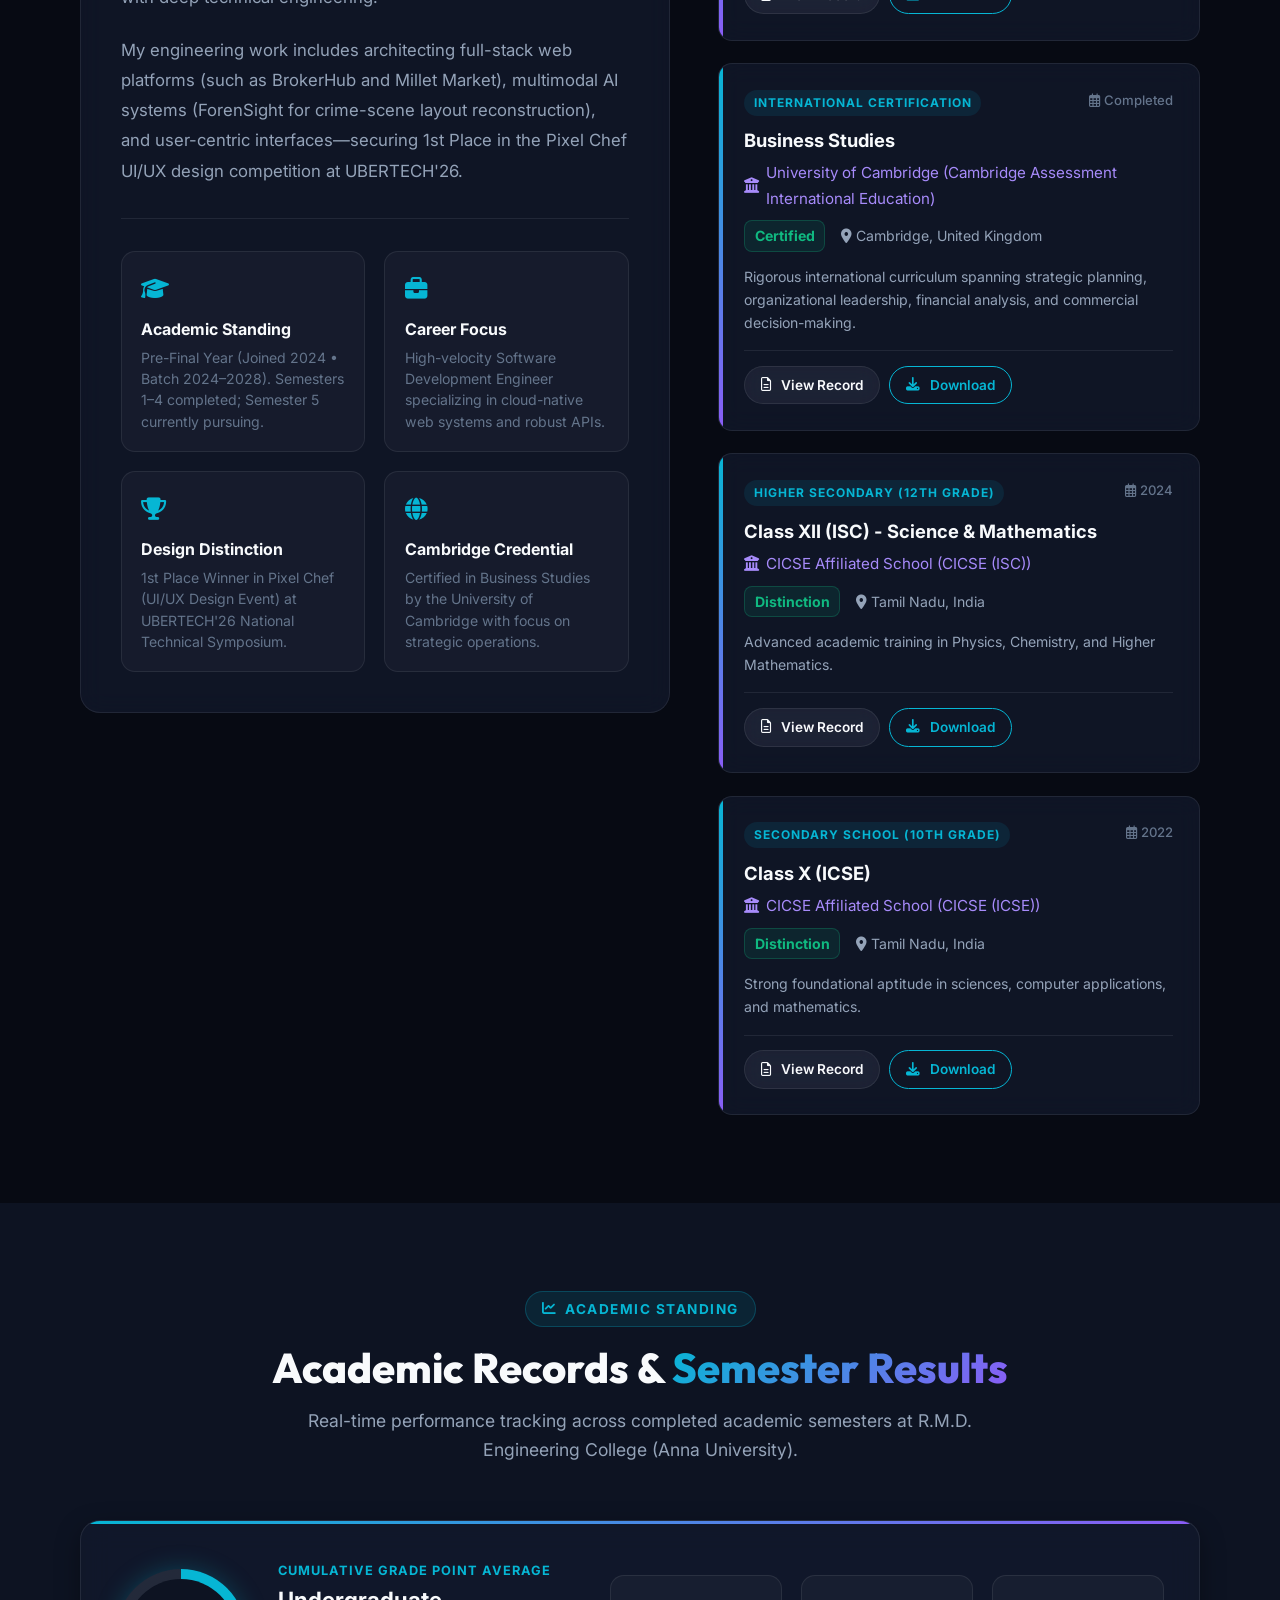
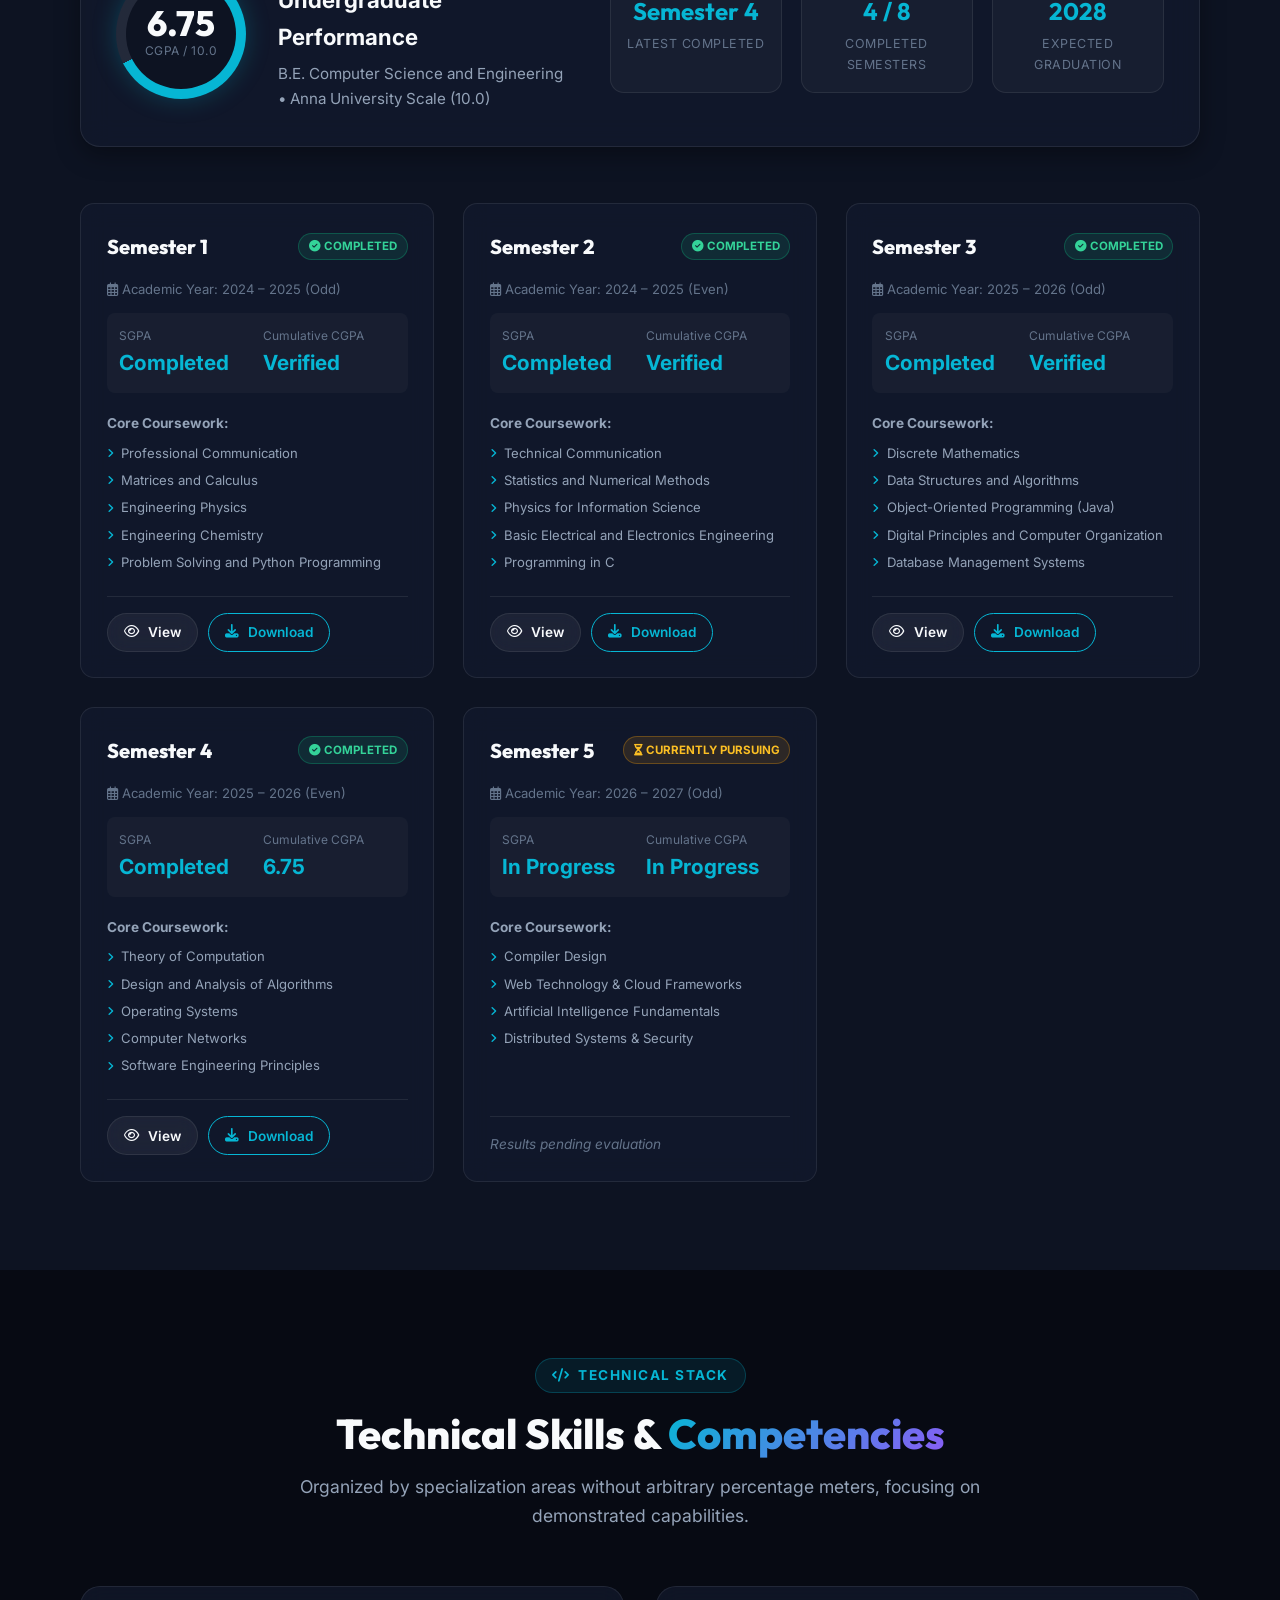
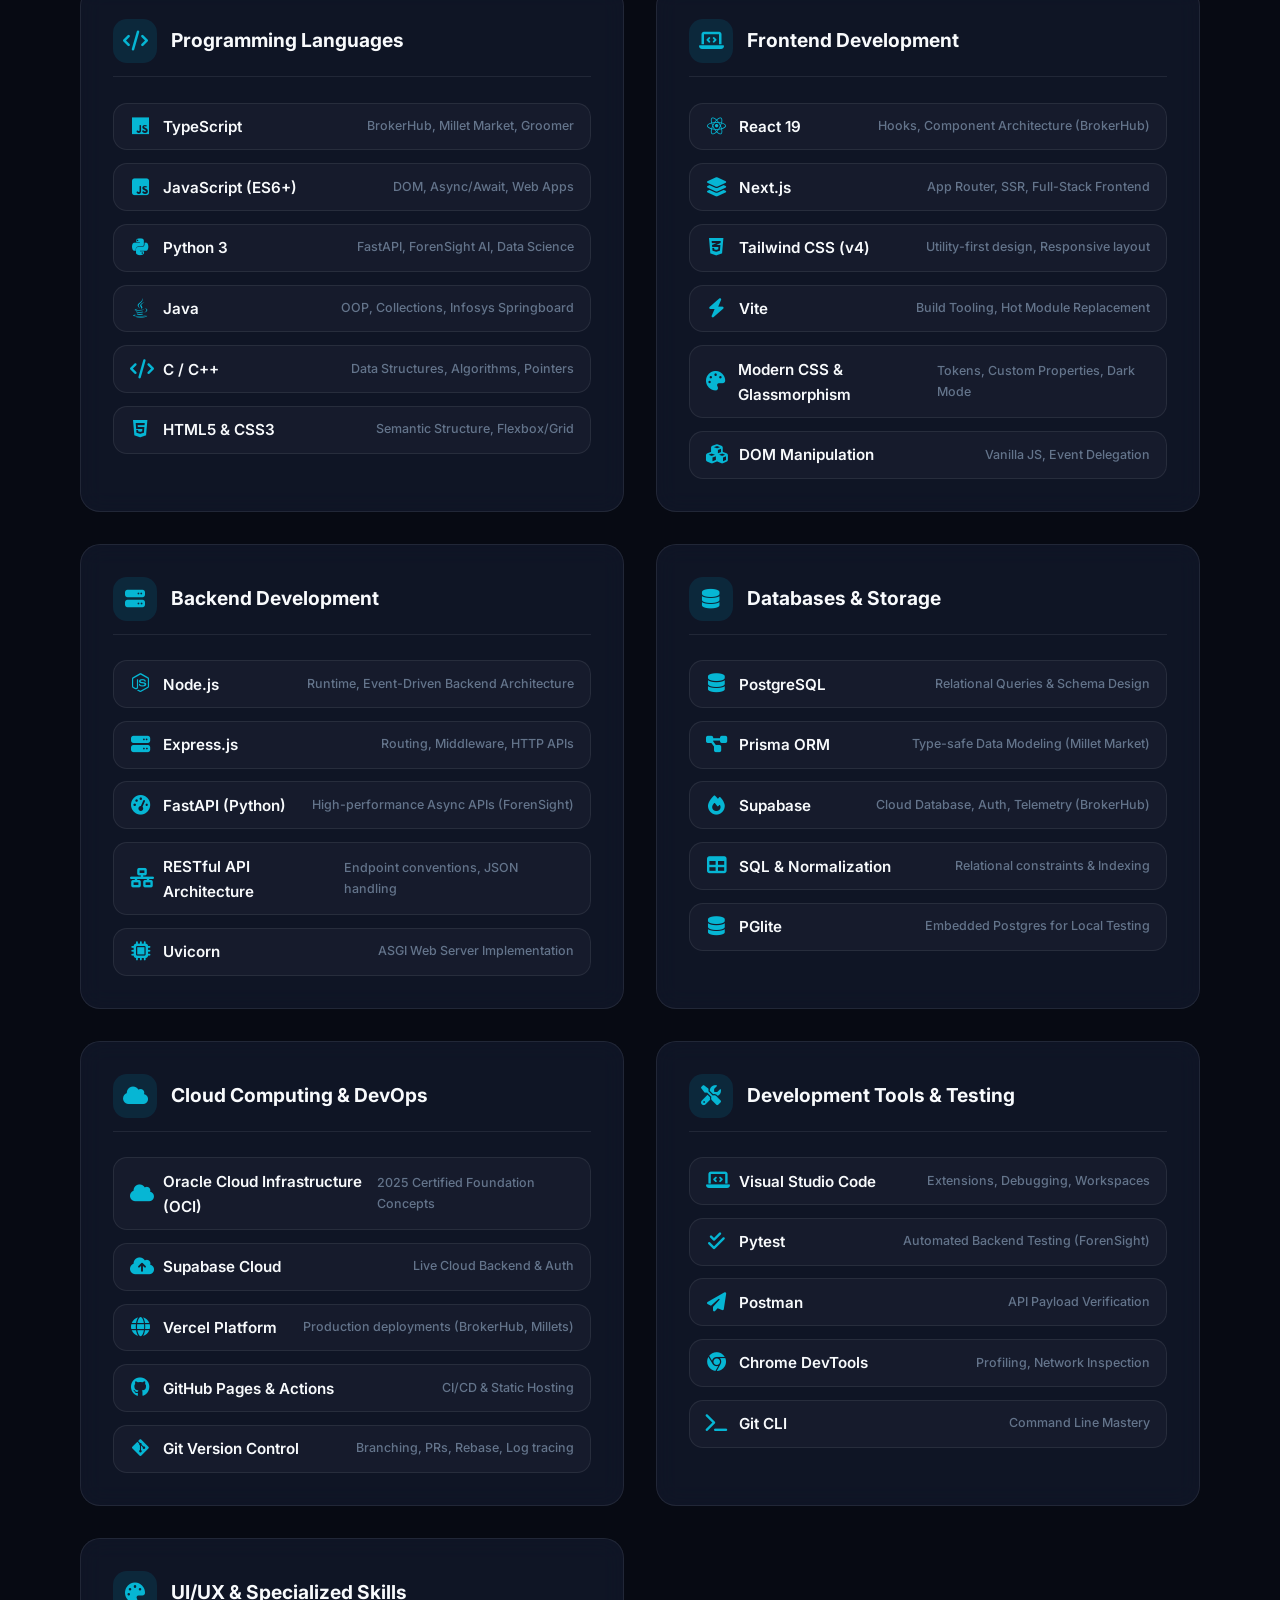
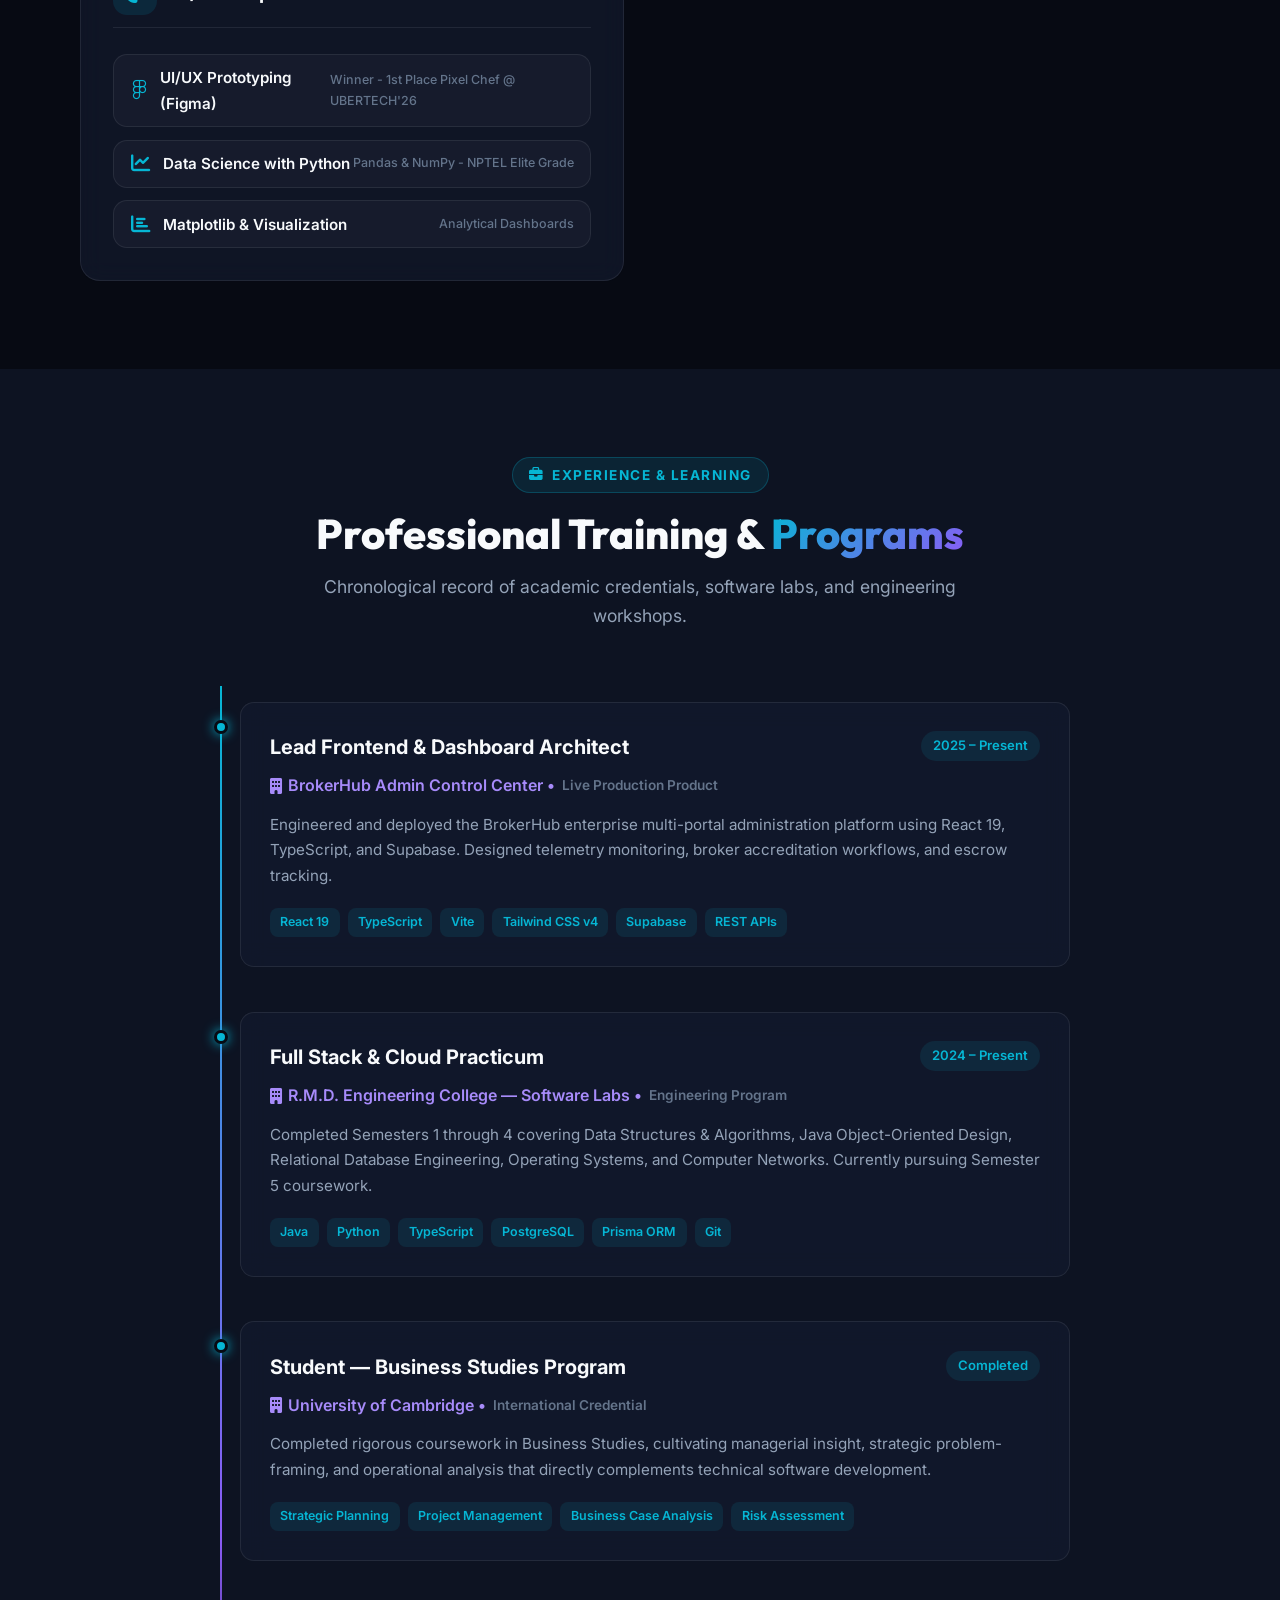
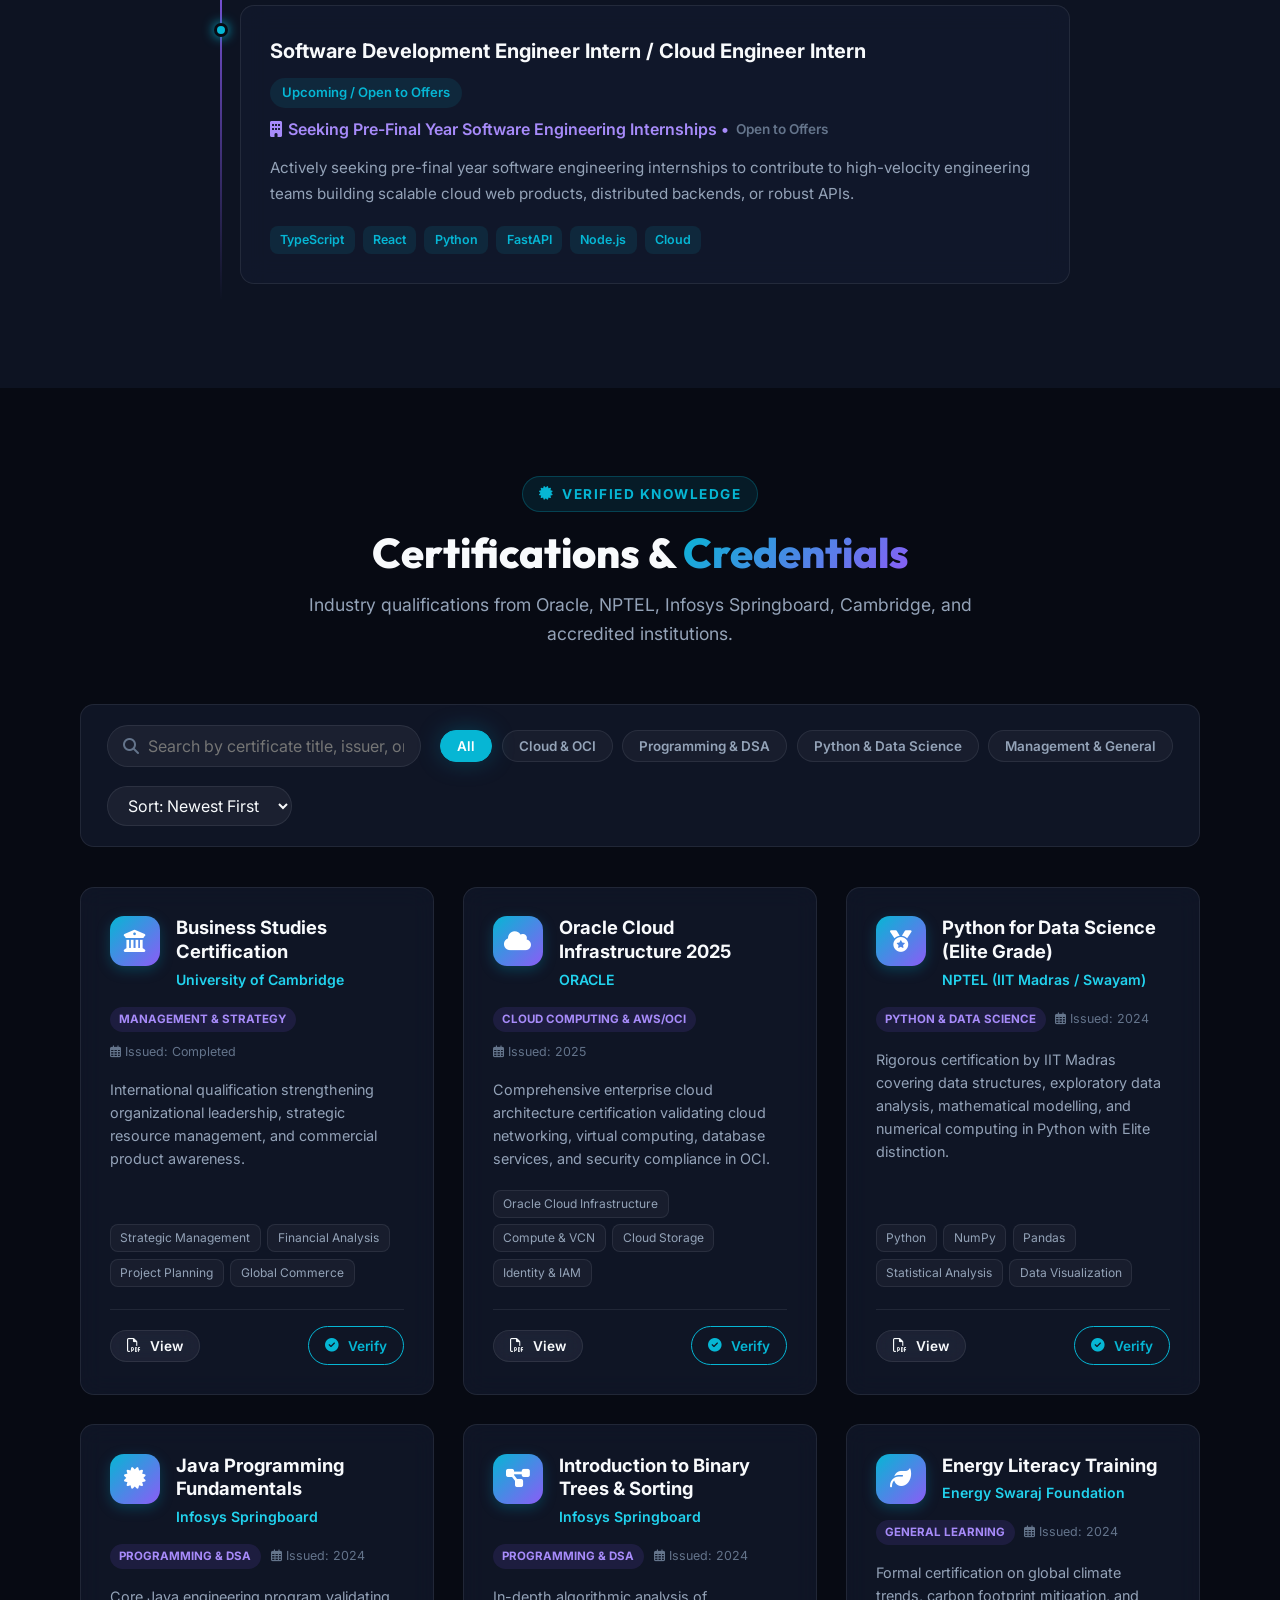
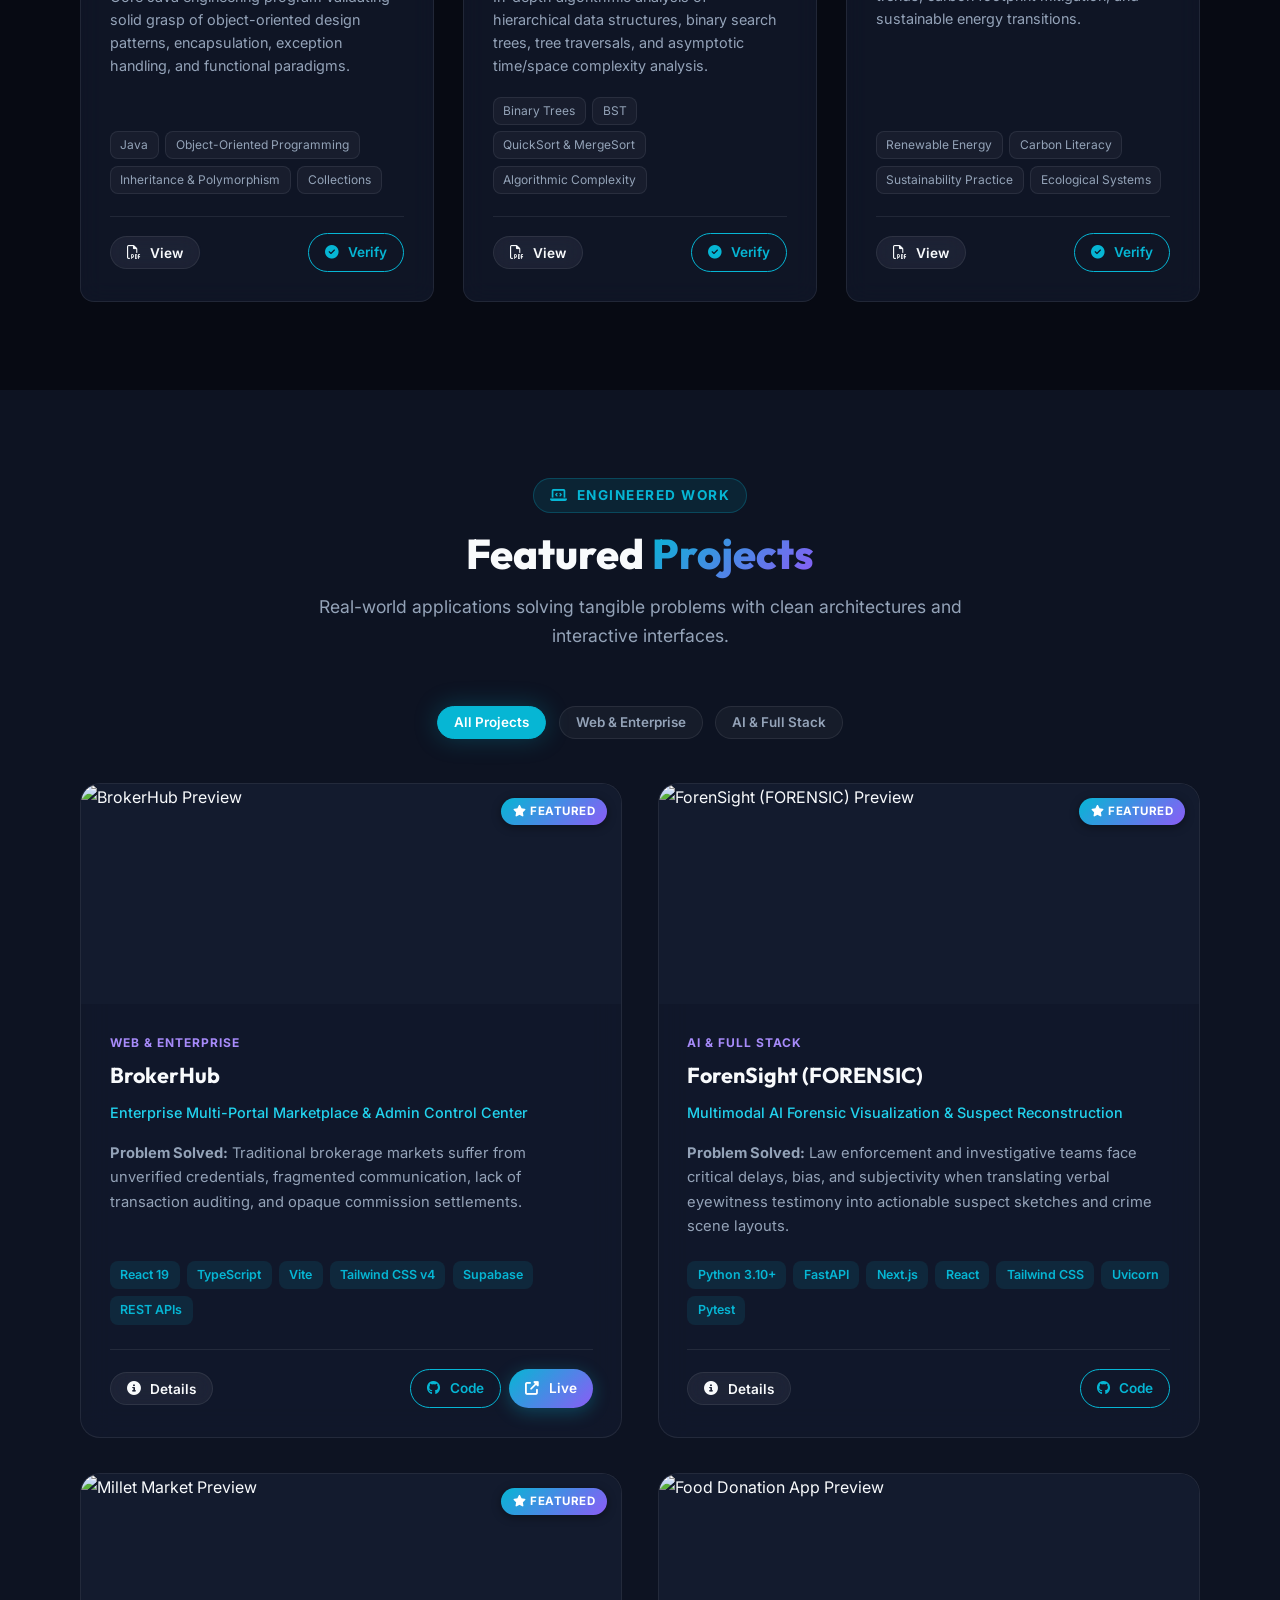
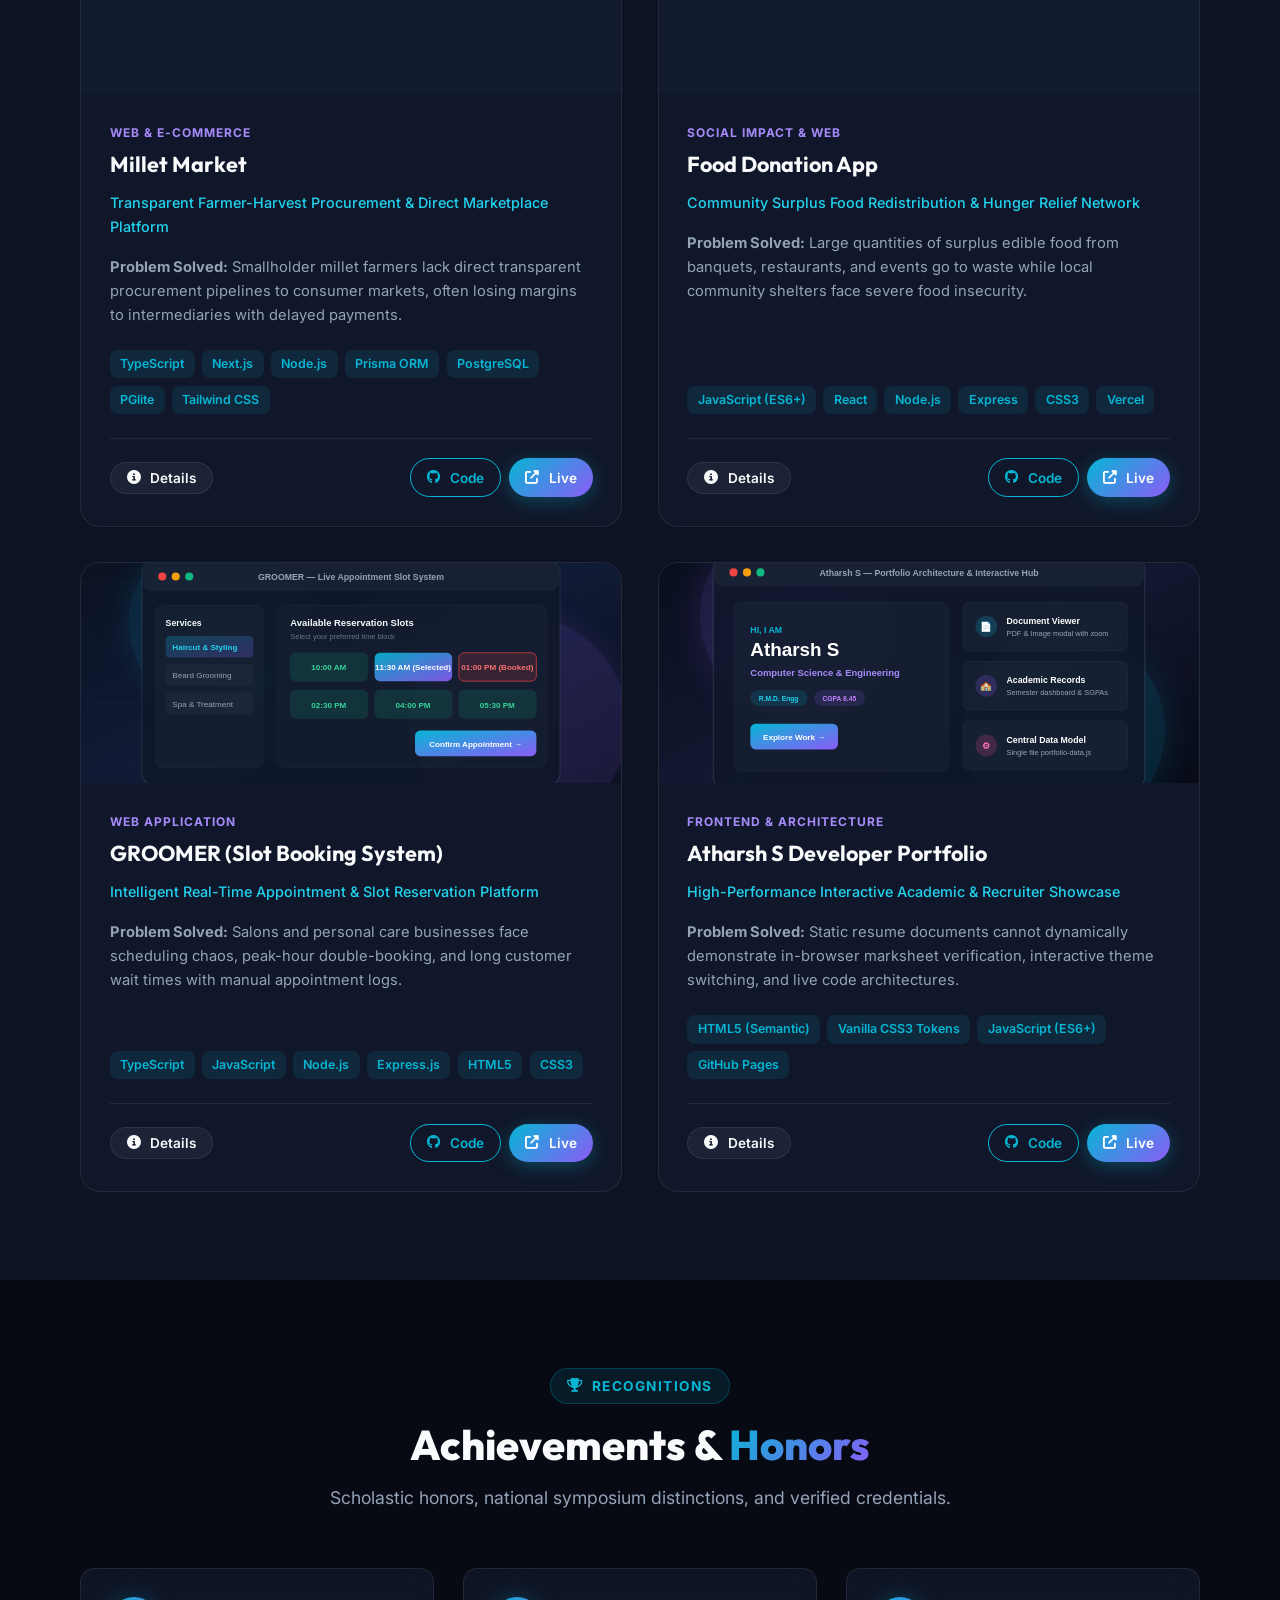
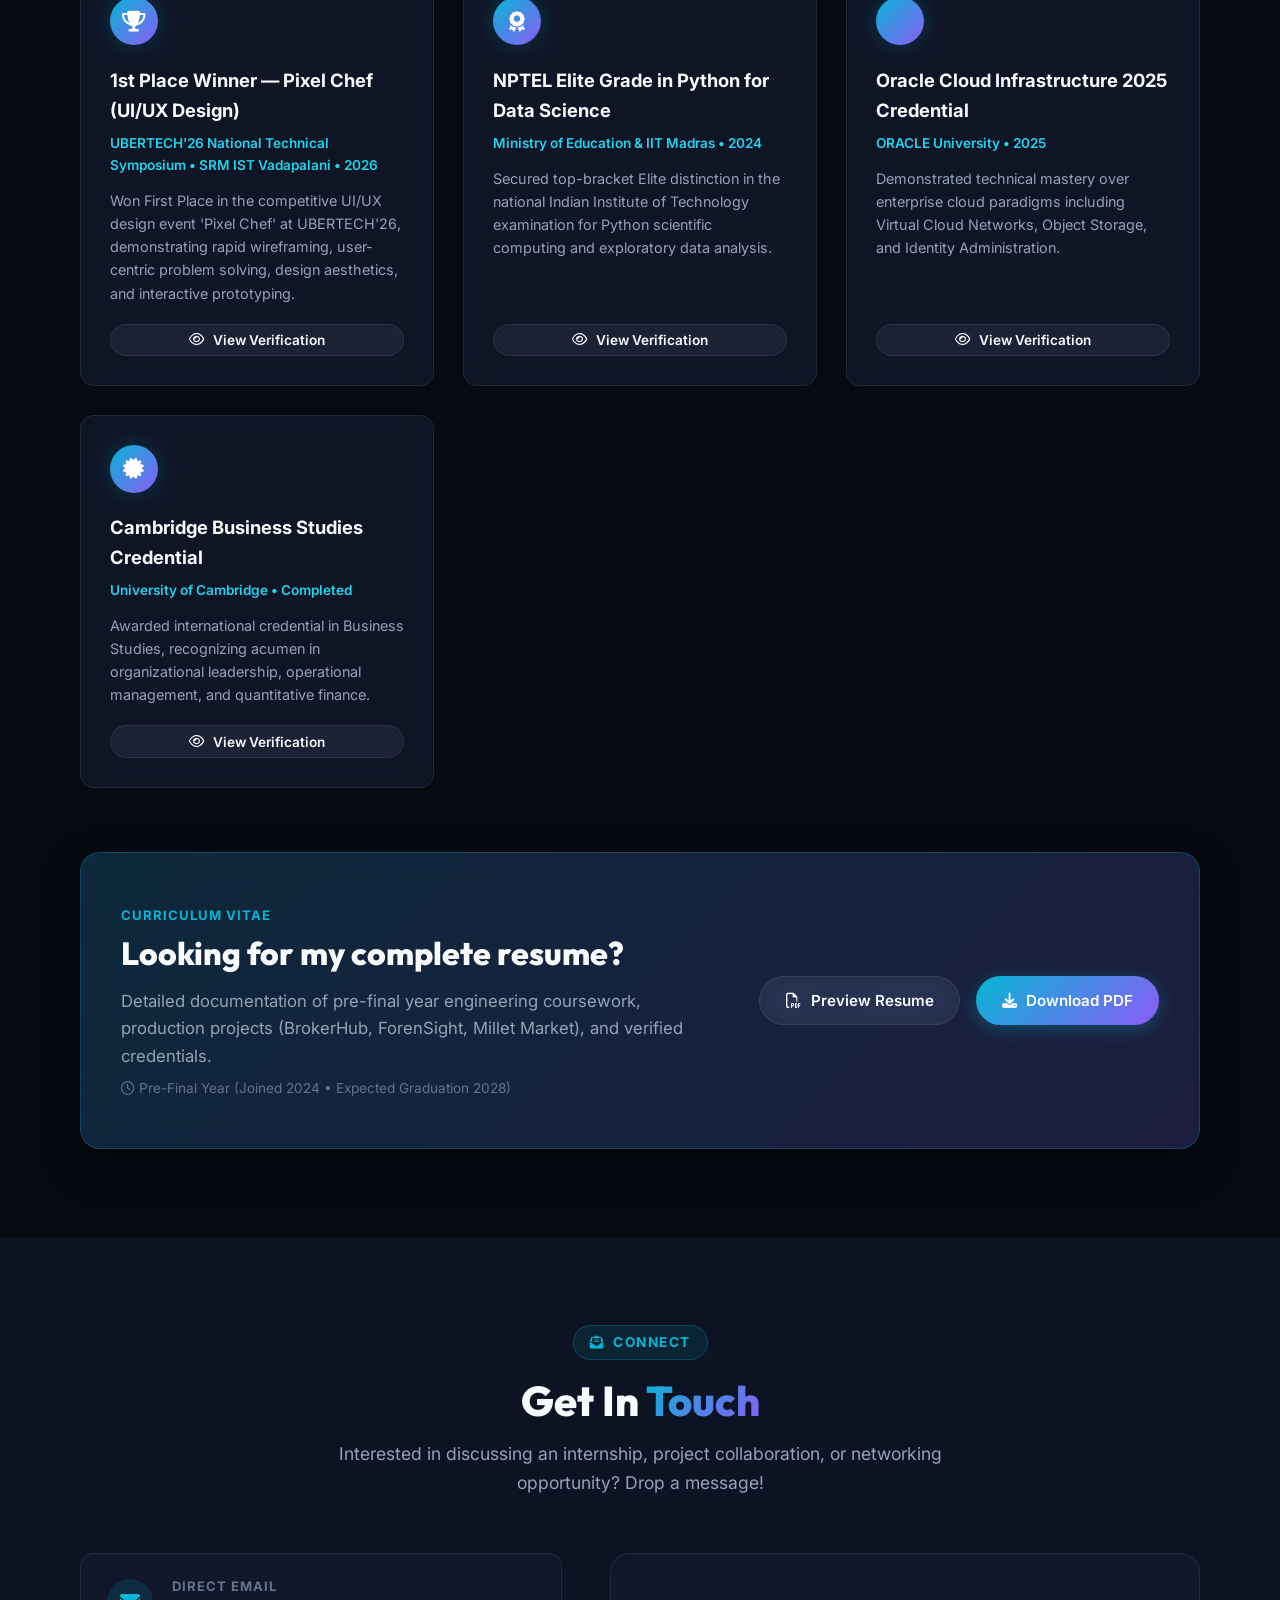
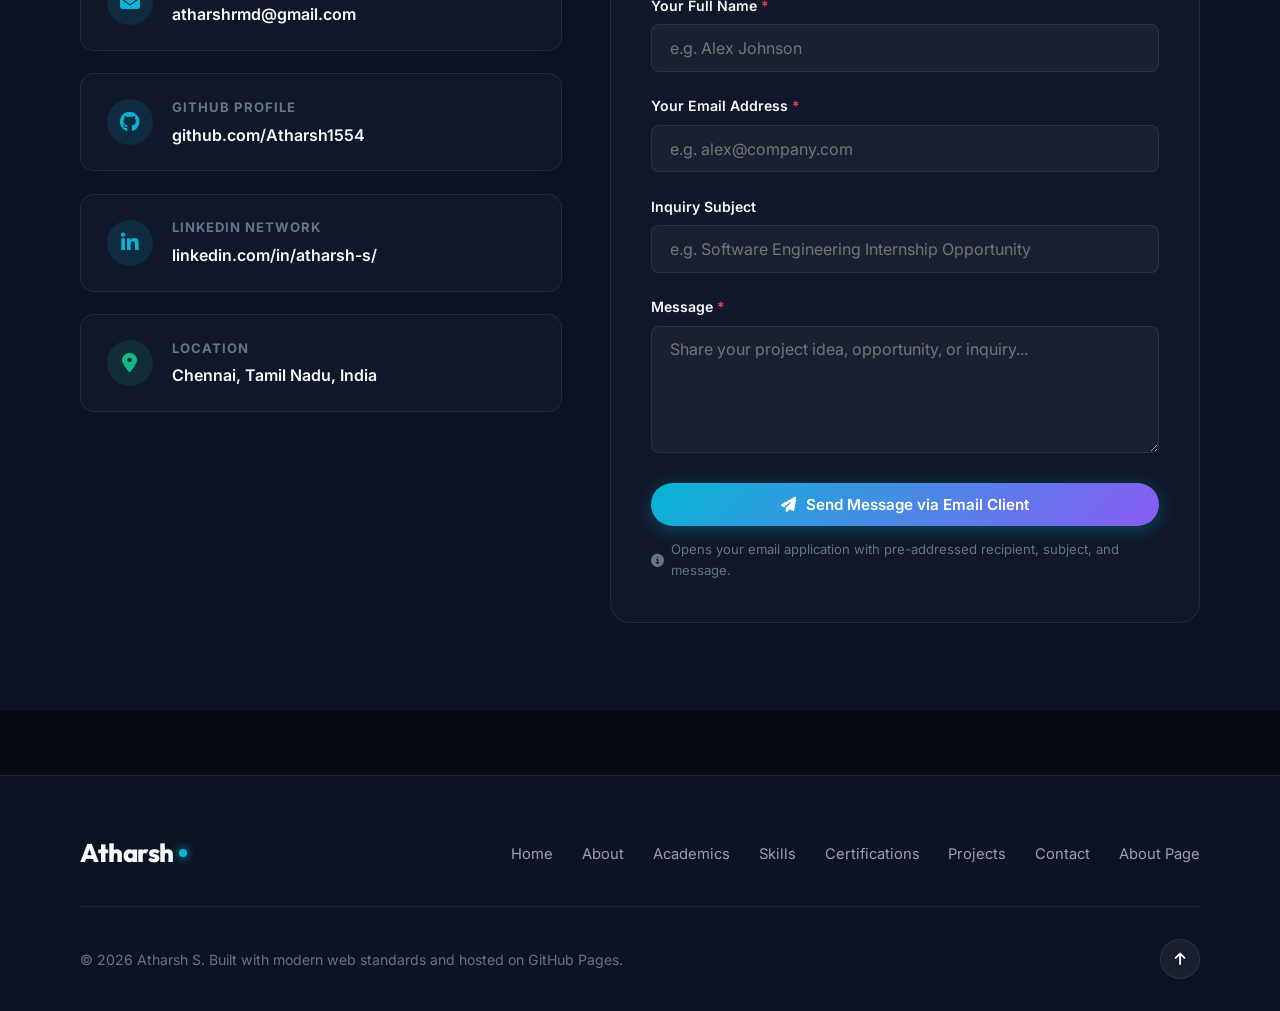
==== commit 13251cd8: "feat: comprehensive responsive design overhaul - Added breakpoints at 1200px, 1024px, 768px, 576px, " ====
--- a/index.html
+++ b/index.html
@@ -76,6 +76,9 @@
       </nav>
     </div>
   </header>
+
+  <!-- Mobile Navigation Overlay -->
+  <div id="nav-overlay" class="nav-overlay"></div>
 
   <main>
     <!-- ======================================================================
--- a/style.css
+++ b/style.css
@@ -2077,8 +2077,47 @@
   opacity: 1;
 }
 
-/* --- 15. RESPONSIVE MEDIA QUERIES --- */
+/* --- 15. MOBILE NAV OVERLAY --- */
+.nav-overlay {
+  display: none;
+  position: fixed;
+  inset: 0;
+  background: rgba(0, 0, 0, 0.5);
+  z-index: 999;
+  backdrop-filter: blur(4px);
+}
+
+.nav-overlay.active {
+  display: block;
+}
+
+/* --- 16. RESPONSIVE MEDIA QUERIES --- */
+
+/* ── Large Desktops (≤ 1200px) ── */
+@media (max-width: 1200px) {
+  .hero-grid {
+    gap: 2.5rem;
+  }
+
+  .hero-title {
+    font-size: 3.2rem;
+  }
+
+  .skills-categories-grid {
+    grid-template-columns: repeat(auto-fill, minmax(300px, 1fr));
+  }
+
+  .project-grid {
+    grid-template-columns: repeat(auto-fill, minmax(300px, 1fr));
+  }
+}
+
+/* ── Tablets / Small Laptops (≤ 1024px) ── */
 @media (max-width: 1024px) {
+  .hero-section {
+    padding-top: 100px;
+  }
+
   .hero-grid {
     grid-template-columns: 1fr;
     text-align: center;
@@ -2086,7 +2125,7 @@
   }
 
   .hero-content {
-    max-width: 100%;
+    max-width: 680px;
     margin: 0 auto;
   }
 
@@ -2102,98 +2141,515 @@
     justify-content: center;
   }
 
-  .about-grid,
-  .cgpa-banner-card,
+  .hero-image-wrap {
+    justify-content: center;
+  }
+
+  .profile-card-glass {
+    max-width: 340px;
+  }
+
+  /* About */
+  .about-grid {
+    grid-template-columns: 1fr;
+    gap: 2rem;
+  }
+
+  .about-highlights-grid {
+    grid-template-columns: repeat(2, 1fr);
+  }
+
+  /* Academics */
+  .cgpa-banner-card {
+    grid-template-columns: 1fr;
+    gap: 2rem;
+    text-align: center;
+  }
+
+  .cgpa-metric-visual {
+    justify-content: center;
+    flex-direction: column;
+    align-items: center;
+    gap: 1.2rem;
+  }
+
+  .cgpa-meta-stats {
+    grid-template-columns: repeat(3, 1fr);
+  }
+
+  /* Contact */
   .contact-grid {
     grid-template-columns: 1fr;
-  }
-
-  .cgpa-metric-visual {
-    justify-content: center;
-  }
-}
-
+    gap: 2rem;
+  }
+
+  /* Footer */
+  .footer-links-list {
+    gap: 1.2rem;
+  }
+}
+
+/* ── Tablets Portrait / Large Phones (≤ 768px) ── */
 @media (max-width: 768px) {
+  html {
+    font-size: 15px;
+    scroll-padding-top: 75px;
+  }
+
+  /* Navigation */
   .nav-menu {
     position: fixed;
-    top: 75px;
+    top: 68px;
     right: -100%;
-    width: 280px;
-    height: calc(100vh - 75px);
+    width: min(280px, 80vw);
+    height: calc(100vh - 68px);
     background: var(--bg-secondary);
     border-left: 1px solid var(--surface-card-border);
     flex-direction: column;
     align-items: flex-start;
-    padding: 2rem;
+    padding: 2rem 1.5rem;
     gap: 1.4rem;
     transition: right var(--transition-normal);
     box-shadow: var(--shadow-lg);
+    z-index: 1000;
+    overflow-y: auto;
   }
 
   .nav-menu.active {
     right: 0;
   }
 
+  .nav-link {
+    font-size: 1.05rem;
+    padding: 0.5rem 0;
+    width: 100%;
+    border-bottom: 1px solid var(--surface-card-border);
+  }
+
+  .nav-link:last-of-type {
+    border-bottom: none;
+  }
+
   .hamburger-btn {
     display: inline-flex;
   }
 
+  /* Section spacing */
+  .section {
+    padding: 4rem 0;
+  }
+
+  .section-title {
+    font-size: 2rem;
+  }
+
+  .section-subtitle {
+    font-size: 1rem;
+  }
+
+  .section-header {
+    margin-bottom: 2.5rem;
+  }
+
+  /* Hero */
+  .hero-section {
+    padding-top: 90px;
+    padding-bottom: 3rem;
+  }
+
   .hero-title {
-    font-size: 2.8rem;
-  }
-
-  .section-title {
-    font-size: 2.1rem;
+    font-size: 2.6rem;
+  }
+
+  .hero-roles {
+    font-size: 1.25rem;
+  }
+
+  .hero-summary {
+    font-size: 1rem;
+  }
+
+  .profile-card-glass {
+    max-width: 300px;
+  }
+
+  .profile-photo-container {
+    height: 350px;
+  }
+
+  /* About highlights */
+  .about-highlights-grid {
+    grid-template-columns: 1fr 1fr;
+  }
+
+  .about-narrative {
+    padding: 1.8rem;
+  }
+
+  /* Academics */
+  .cgpa-banner-card {
+    padding: 1.6rem;
+  }
+
+  .cgpa-big-number {
+    font-size: 1.9rem;
   }
 
   .cgpa-meta-stats {
-    grid-template-columns: 1fr;
-  }
-
+    grid-template-columns: repeat(3, 1fr);
+    gap: 0.8rem;
+  }
+
+  .semester-grid {
+    grid-template-columns: repeat(auto-fill, minmax(240px, 1fr));
+  }
+
+  /* Certifications */
   .cert-controls-bar {
     flex-direction: column;
     align-items: stretch;
+    gap: 1rem;
+    padding: 1rem;
   }
 
   .cert-search-box {
     max-width: 100%;
-  }
-
+    min-width: unset;
+  }
+
+  .cert-filter-pills {
+    justify-content: flex-start;
+  }
+
+  .certifications-grid {
+    grid-template-columns: repeat(auto-fill, minmax(260px, 1fr));
+  }
+
+  /* Projects */
+  .project-grid {
+    grid-template-columns: 1fr;
+    gap: 1.8rem;
+  }
+
+  /* Skills */
+  .skills-categories-grid {
+    grid-template-columns: 1fr;
+  }
+
+  /* Achievements */
+  .achievements-grid {
+    grid-template-columns: repeat(auto-fill, minmax(240px, 1fr));
+  }
+
+  /* Resume CTA */
   .resume-cta-card {
     flex-direction: column;
     text-align: center;
+    padding: 2rem 1.5rem;
+  }
+
+  .resume-cta-text h3 {
+    font-size: 1.6rem;
   }
 
   .resume-actions-group {
     justify-content: center;
   }
-}
-
-@media (max-width: 480px) {
+
+  /* Contact */
+  .contact-form-glass {
+    padding: 1.8rem;
+  }
+
+  /* Footer */
+  .footer-top-row {
+    flex-direction: column;
+    align-items: flex-start;
+    gap: 1.2rem;
+  }
+
+  .footer-links-list {
+    gap: 1rem;
+    flex-wrap: wrap;
+  }
+
+  .footer-bottom-row {
+    flex-direction: column;
+    align-items: flex-start;
+    gap: 0.8rem;
+  }
+
+  /* Modal */
+  .modal-container {
+    max-height: 95vh;
+    border-radius: var(--radius-md);
+  }
+
+  .modal-header-actions {
+    gap: 0.4rem;
+  }
+
+  .doc-frame-wrapper {
+    height: 400px;
+  }
+}
+
+/* ── Large Phones (≤ 576px) ── */
+@media (max-width: 576px) {
+  .container {
+    width: 94%;
+    padding: 0 0.75rem;
+  }
+
+  /* Hero */
   .hero-title {
-    font-size: 2.3rem;
-  }
-
-  .profile-photo-container {
-    height: 320px;
+    font-size: 2.2rem;
+    letter-spacing: -0.5px;
+  }
+
+  .hero-roles {
+    font-size: 1.1rem;
+    flex-wrap: wrap;
+    justify-content: center;
   }
 
   .hero-cta {
     flex-direction: column;
     width: 100%;
+    gap: 0.8rem;
   }
 
   .hero-cta .btn {
     width: 100%;
+    justify-content: center;
+  }
+
+  .profile-card-glass {
+    max-width: 100%;
+  }
+
+  .profile-photo-container {
+    height: 300px;
+  }
+
+  /* About */
+  .about-highlights-grid {
+    grid-template-columns: 1fr;
+  }
+
+  /* Academics */
+  .cgpa-banner-card {
+    padding: 1.4rem 1rem;
+  }
+
+  .cgpa-ring-outer {
+    width: 110px;
+    height: 110px;
+  }
+
+  .cgpa-big-number {
+    font-size: 1.7rem;
+  }
+
+  .cgpa-meta-stats {
+    grid-template-columns: 1fr;
+    gap: 0.8rem;
+  }
+
+  .semester-grid {
+    grid-template-columns: 1fr;
+  }
+
+  /* Certifications filter pills — scrollable row */
+  .cert-filter-pills {
+    overflow-x: auto;
+    flex-wrap: nowrap;
+    padding-bottom: 0.4rem;
+    -webkit-overflow-scrolling: touch;
+    scrollbar-width: none;
+  }
+
+  .cert-filter-pills::-webkit-scrollbar {
+    display: none;
+  }
+
+  .filter-pill {
+    flex-shrink: 0;
+    white-space: nowrap;
+  }
+
+  .certifications-grid {
+    grid-template-columns: 1fr;
+  }
+
+  /* Skills */
+  .skill-row-badge {
+    padding: 0.5rem 0.75rem;
+  }
+
+  /* Projects */
+  .projects-filter-bar {
+    overflow-x: auto;
+    flex-wrap: nowrap;
+    justify-content: flex-start;
+    padding-bottom: 0.5rem;
+    -webkit-overflow-scrolling: touch;
+    scrollbar-width: none;
+    gap: 0.6rem;
+  }
+
+  .projects-filter-bar::-webkit-scrollbar {
+    display: none;
+  }
+
+  .proj-filter-pill {
+    flex-shrink: 0;
+  }
+
+  .project-grid {
+    grid-template-columns: 1fr;
   }
 
   .project-footer-actions {
     flex-direction: column;
-    width: 100%;
+    gap: 0.6rem;
   }
 
   .project-footer-actions .btn {
     width: 100%;
+    justify-content: center;
+  }
+
+  /* Contact */
+  .contact-card-link {
+    padding: 1rem 1.2rem;
+  }
+
+  .contact-form-glass {
+    padding: 1.4rem;
+  }
+
+  /* Modal */
+  .modal-overlay {
+    padding: 0.75rem;
+  }
+
+  .modal-container {
+    max-height: 97vh;
+  }
+
+  .modal-header {
+    padding: 1rem;
+    flex-wrap: wrap;
+    gap: 0.75rem;
+  }
+
+  .modal-title-group {
+    flex: 1;
+    min-width: 0;
+  }
+
+  .modal-title-group h3 {
+    font-size: 1rem;
+    white-space: nowrap;
+    overflow: hidden;
+    text-overflow: ellipsis;
+  }
+
+  .doc-frame-wrapper {
+    height: 320px;
+  }
+
+  /* Footer */
+  .footer-links-list {
+    flex-direction: column;
+    gap: 0.7rem;
+  }
+
+  .site-footer {
+    padding: 2.5rem 0 1.5rem;
+  }
+
+  /* Buttons */
+  .btn {
+    padding: 0.7rem 1.3rem;
+    font-size: 0.9rem;
+  }
+
+  /* Section headers */
+  .section-title {
+    font-size: 1.8rem;
+  }
+
+  .section {
+    padding: 3rem 0;
+  }
+
+  /* Toast */
+  .toast-notice {
+    bottom: 15px;
+    right: 15px;
+    left: 15px;
+    text-align: center;
+    justify-content: center;
+  }
+}
+
+/* ── Small Phones (≤ 400px) ── */
+@media (max-width: 400px) {
+  html {
+    font-size: 14px;
+  }
+
+  .hero-title {
+    font-size: 2rem;
+  }
+
+  .hero-roles {
+    font-size: 1rem;
+  }
+
+  .profile-photo-container {
+    height: 260px;
+  }
+
+  .brand-logo {
+    font-size: 1.35rem;
+  }
+
+  .section-title {
+    font-size: 1.65rem;
+  }
+
+  .cgpa-ring-outer {
+    width: 95px;
+    height: 95px;
+  }
+
+  .cgpa-big-number {
+    font-size: 1.5rem;
+  }
+
+  .about-narrative {
+    padding: 1.4rem 1rem;
+  }
+
+  .timeline-vertical {
+    padding-left: 22px;
+  }
+
+  .timeline-bullet-v {
+    left: -18px;
+    width: 12px;
+    height: 12px;
+  }
+
+  .timeline-content-v {
+    padding: 1.2rem;
+  }
+
+  .doc-frame-wrapper {
+    height: 260px;
   }
 }
 
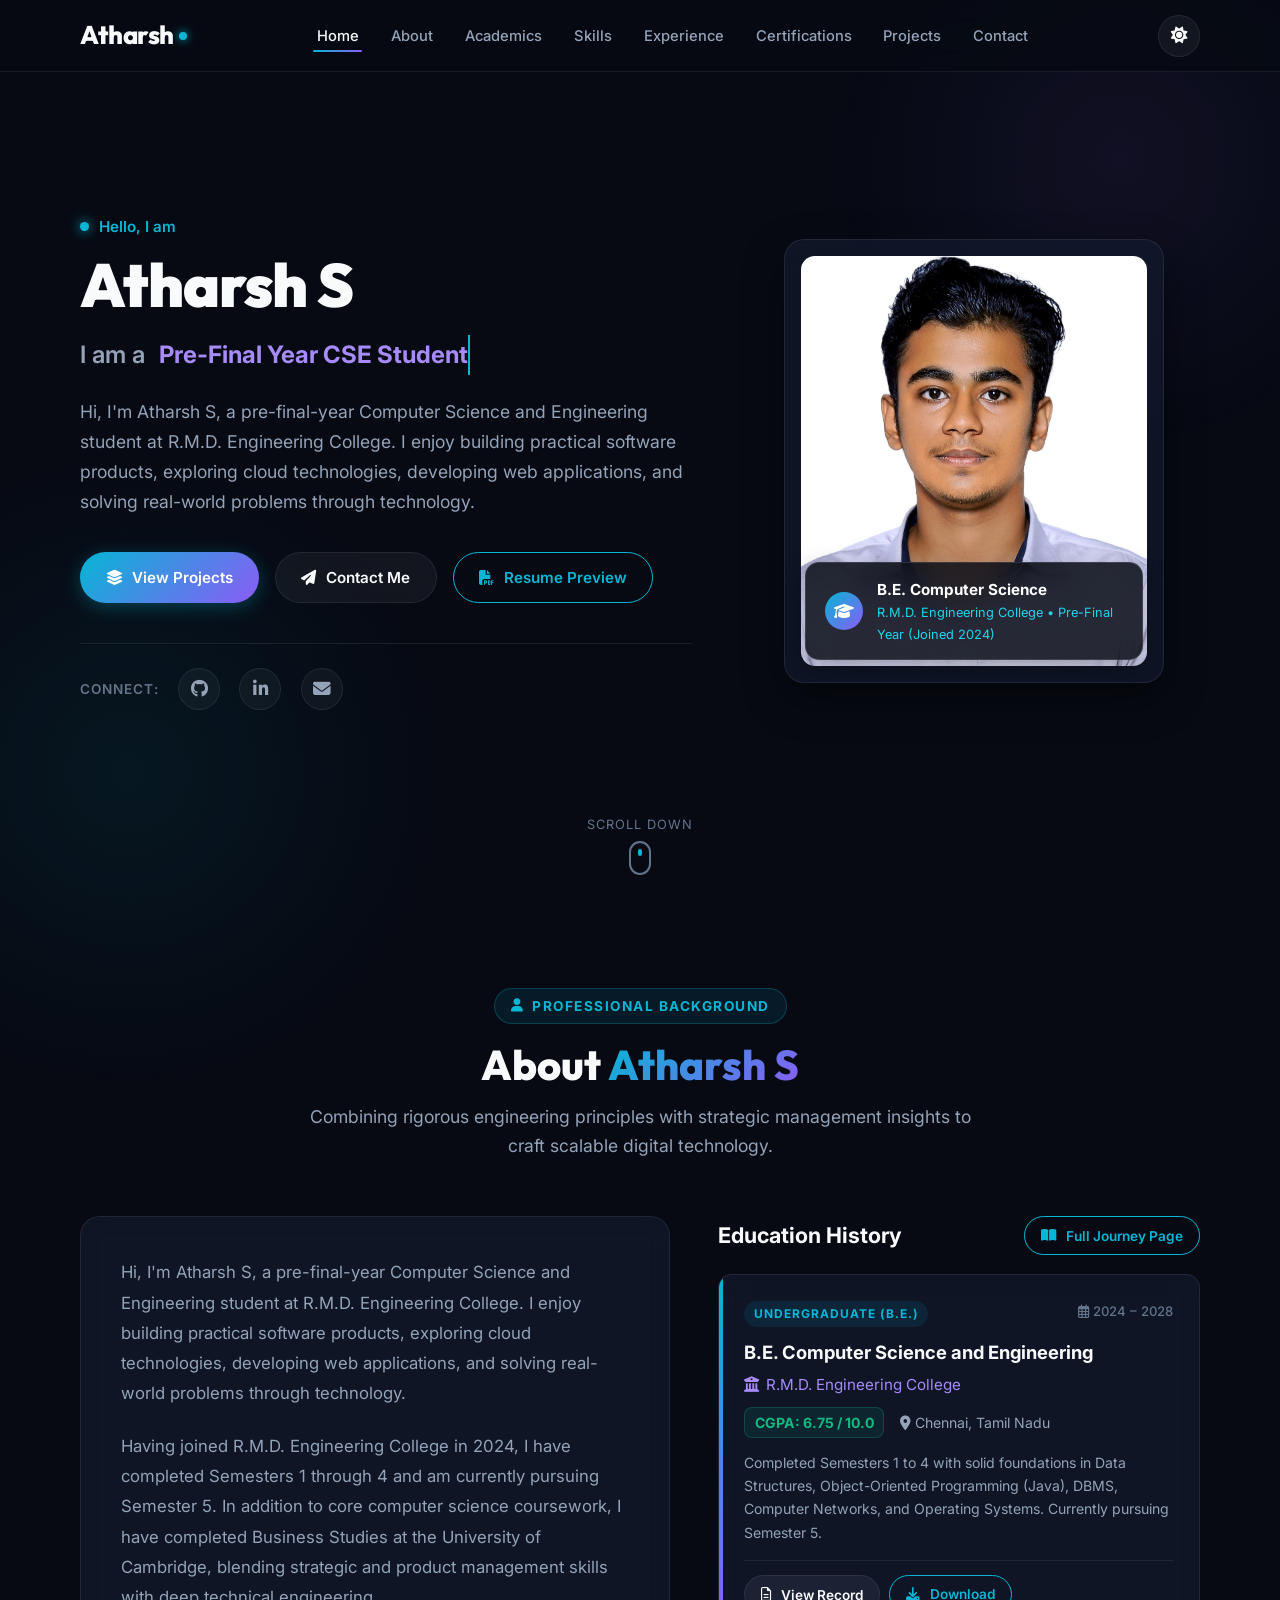
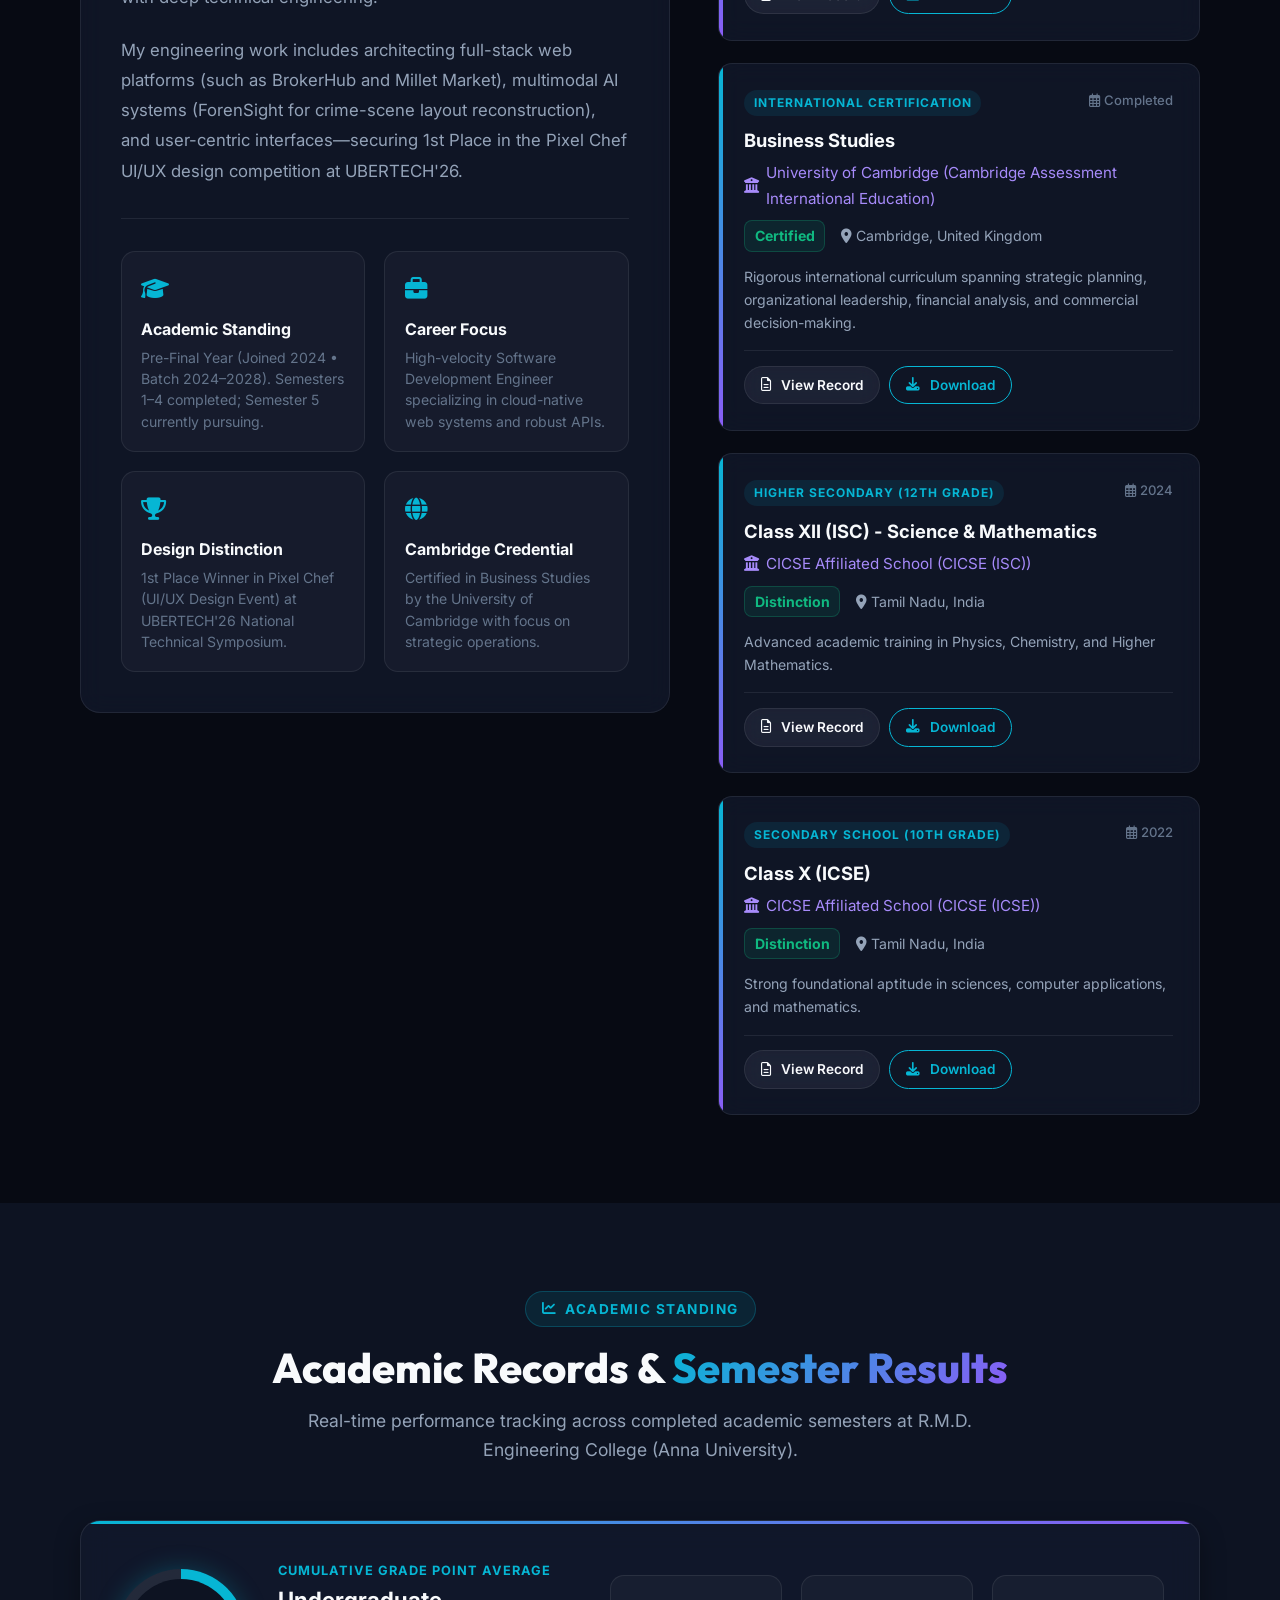
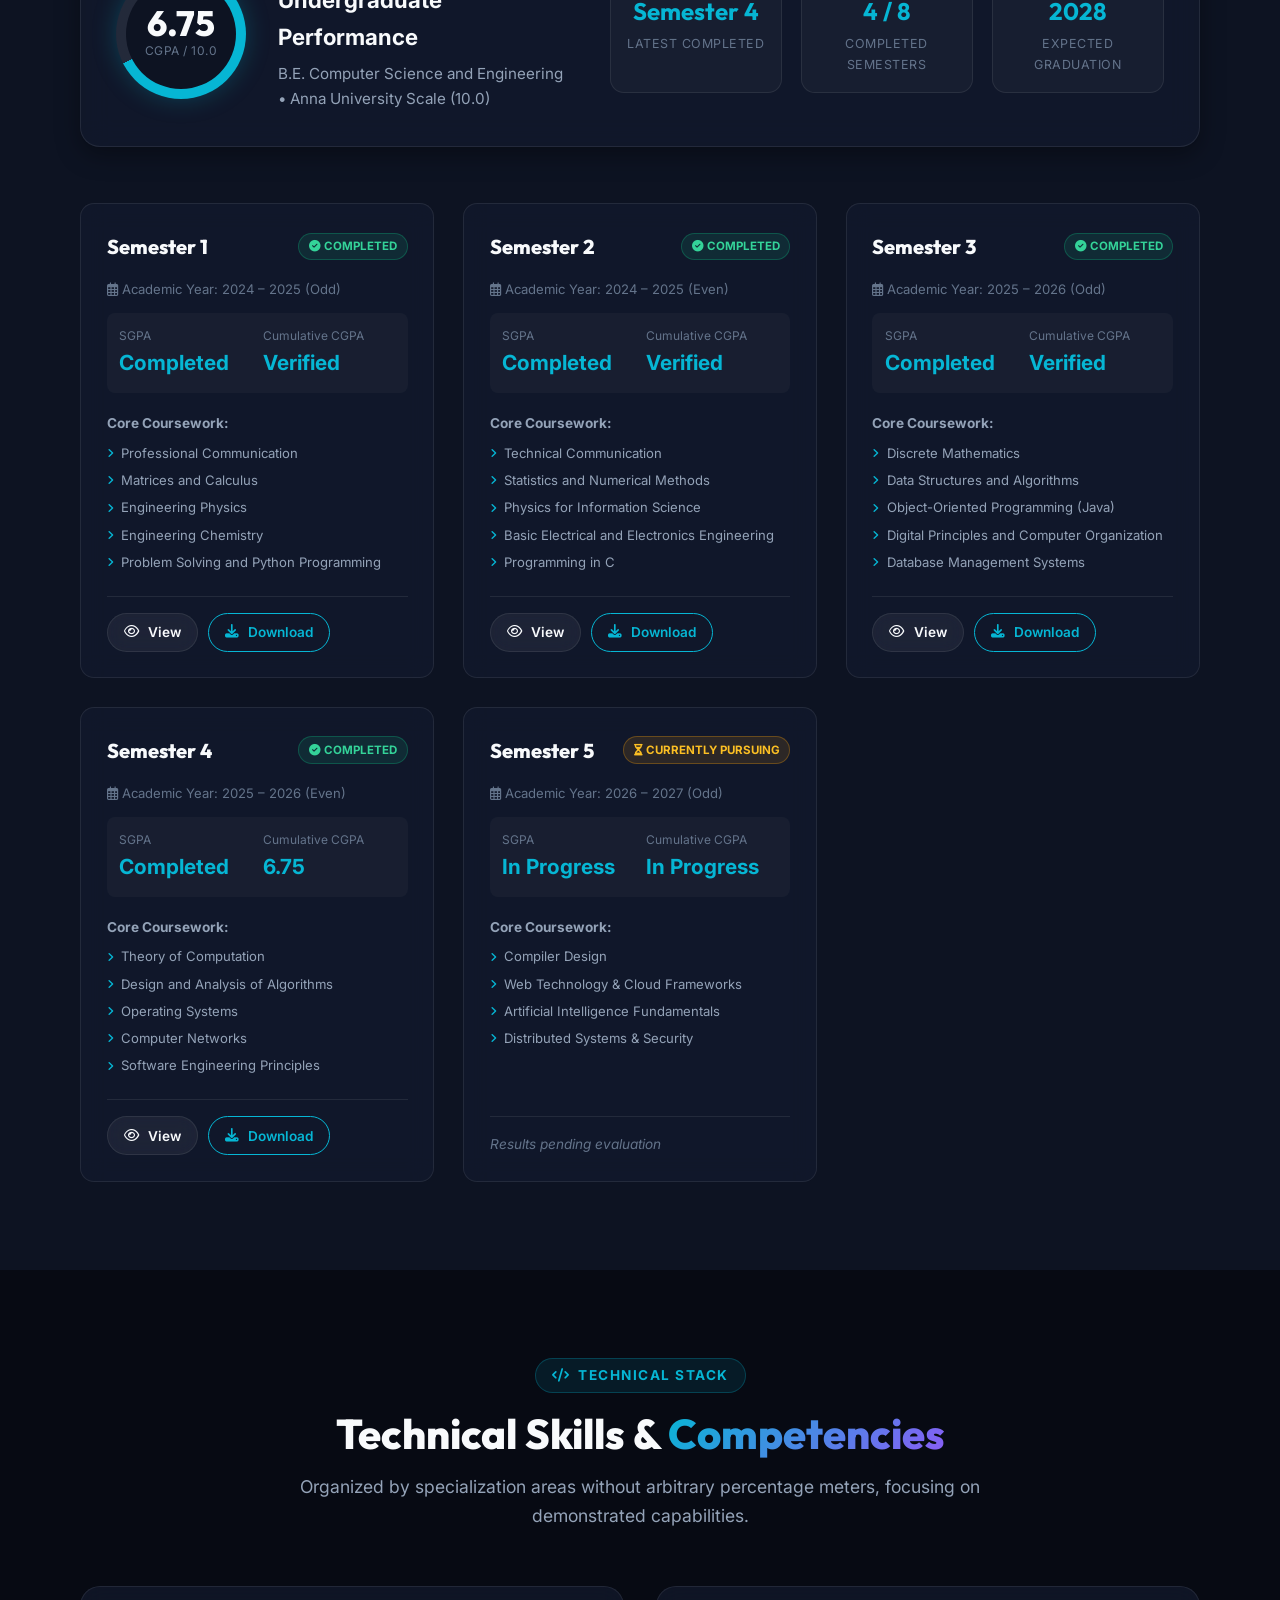
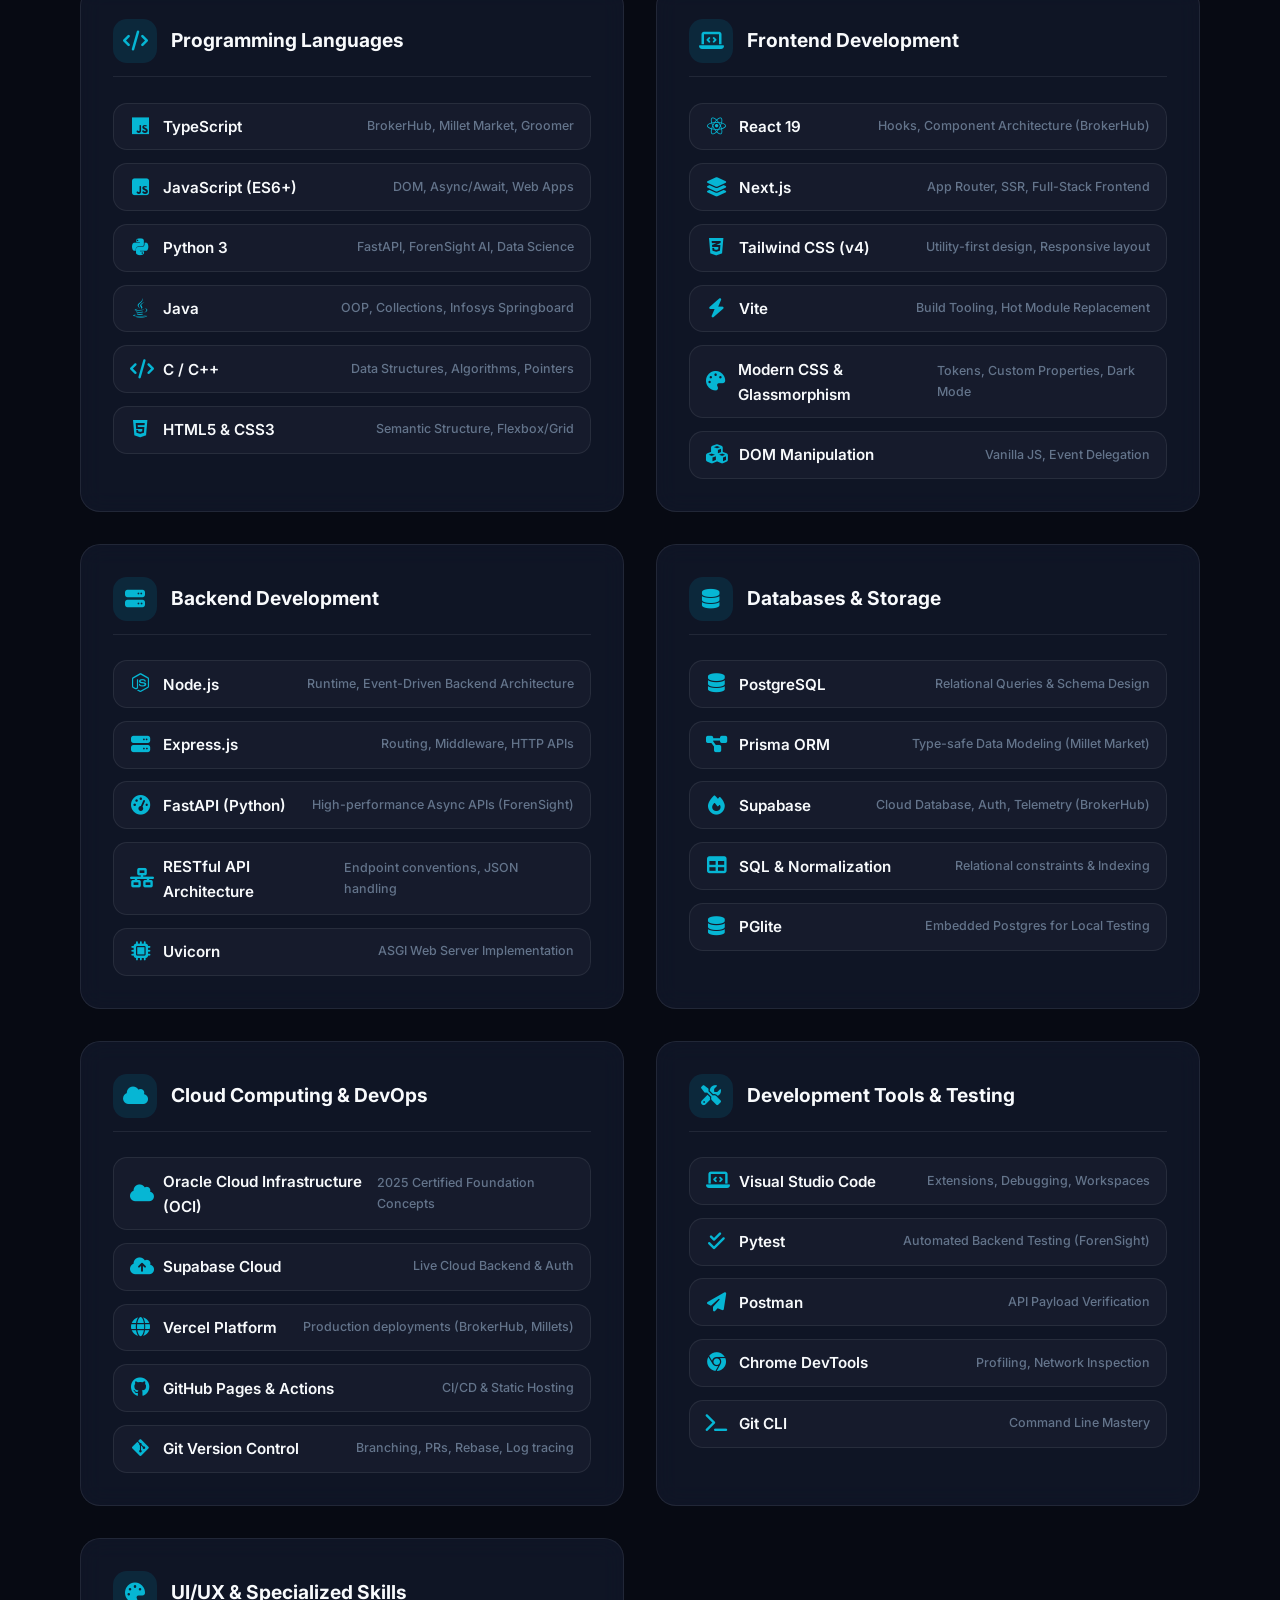
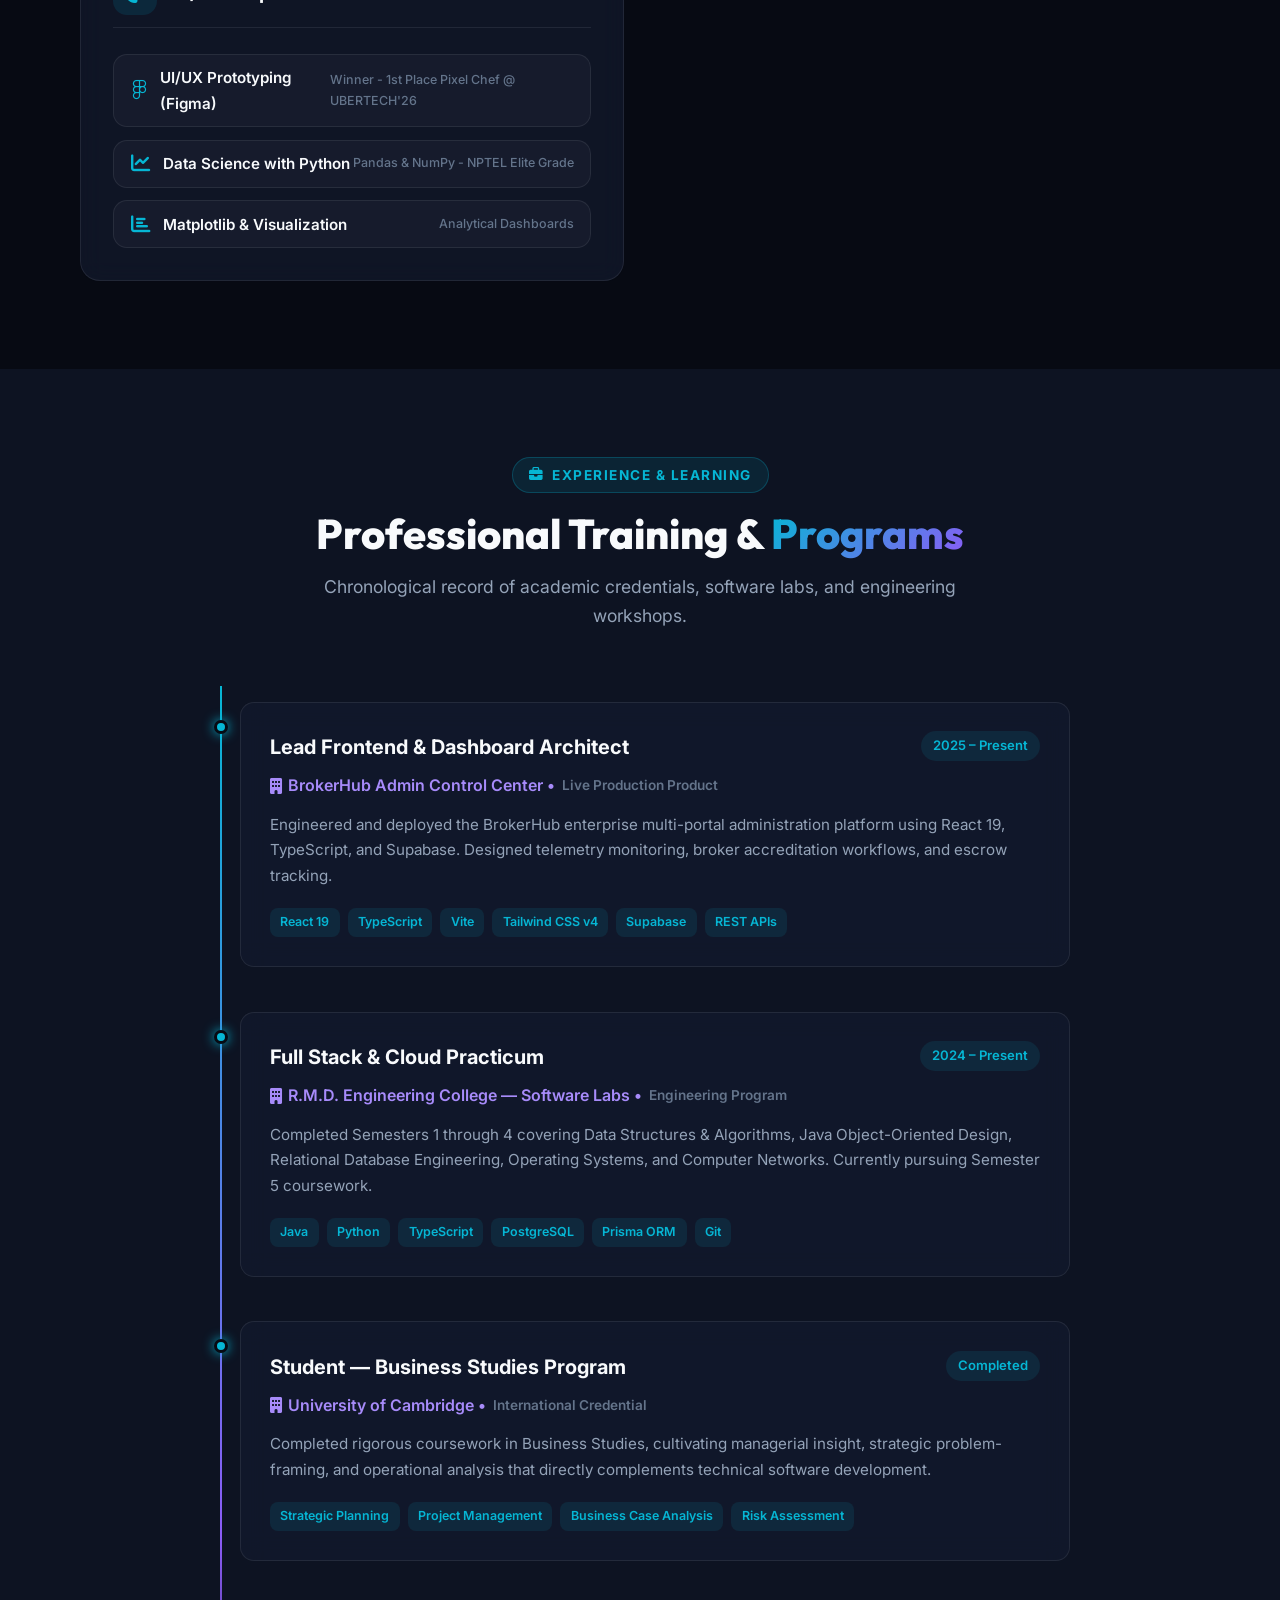
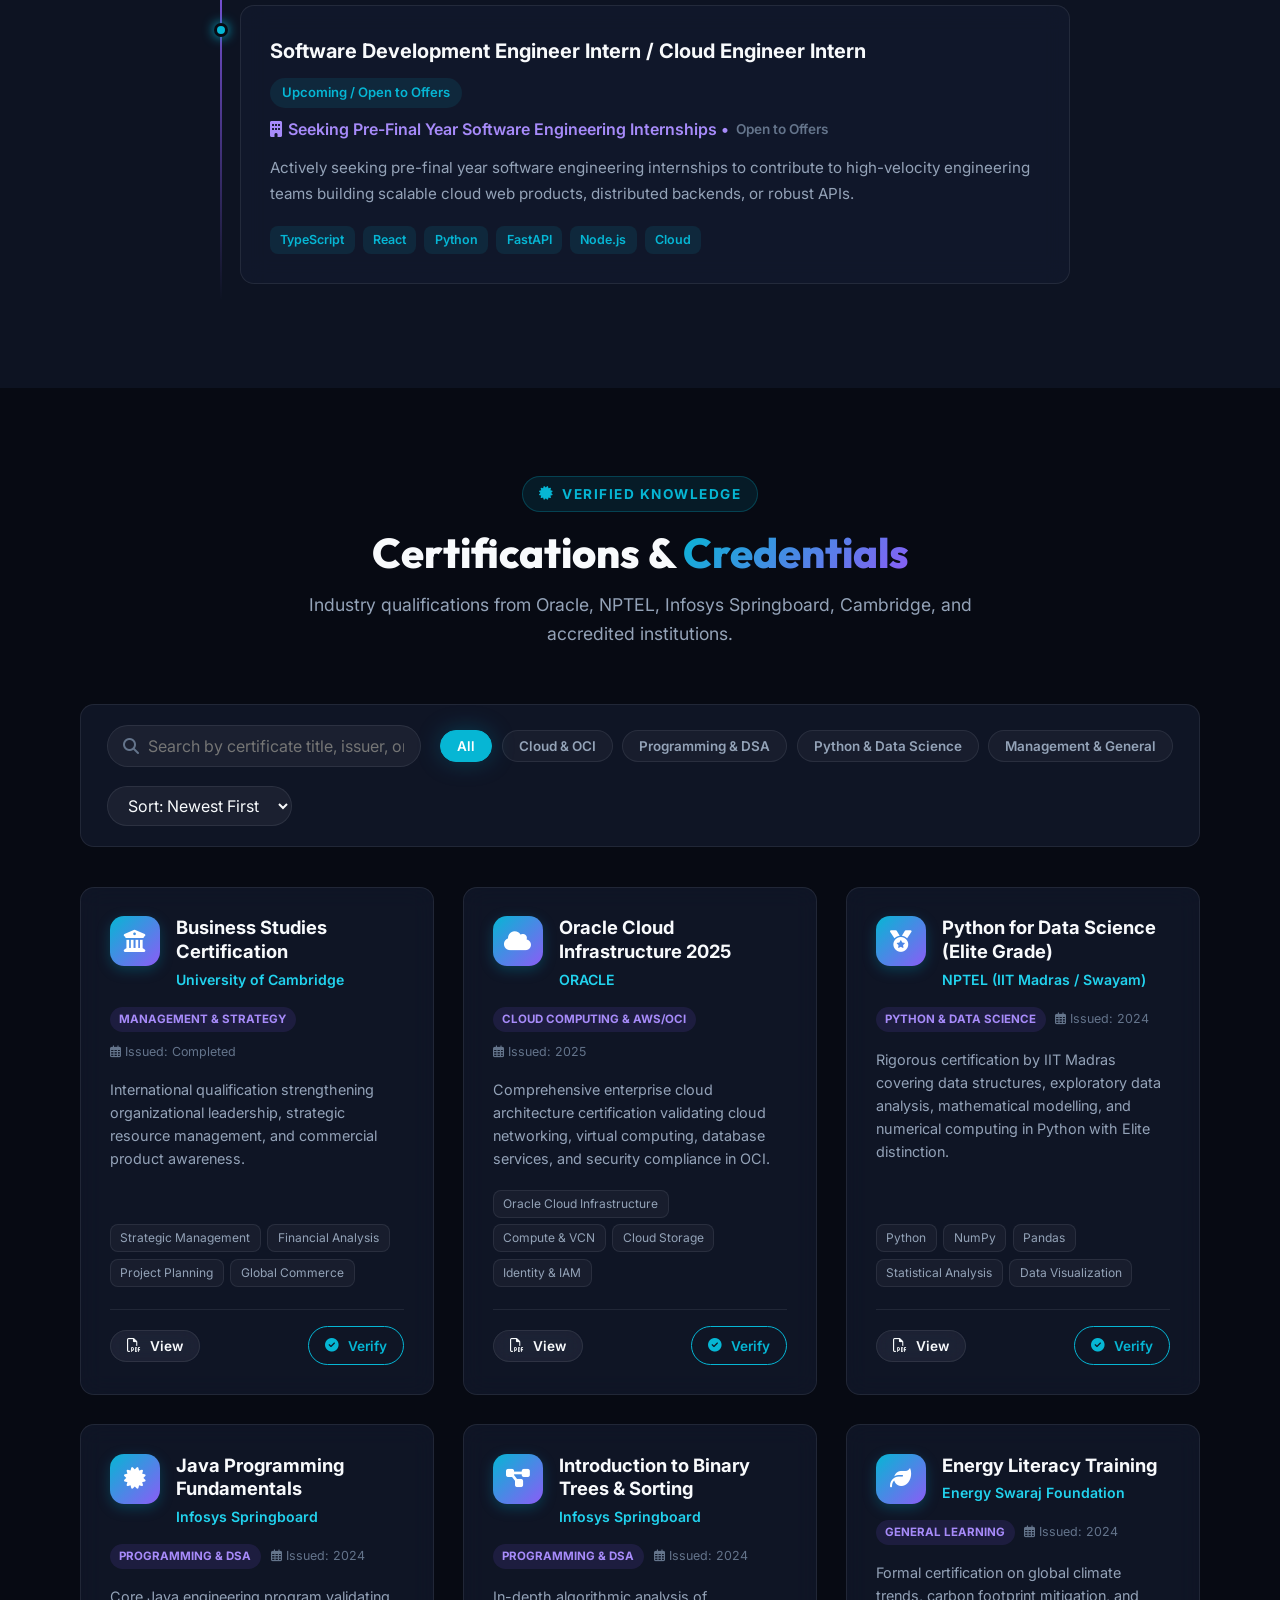
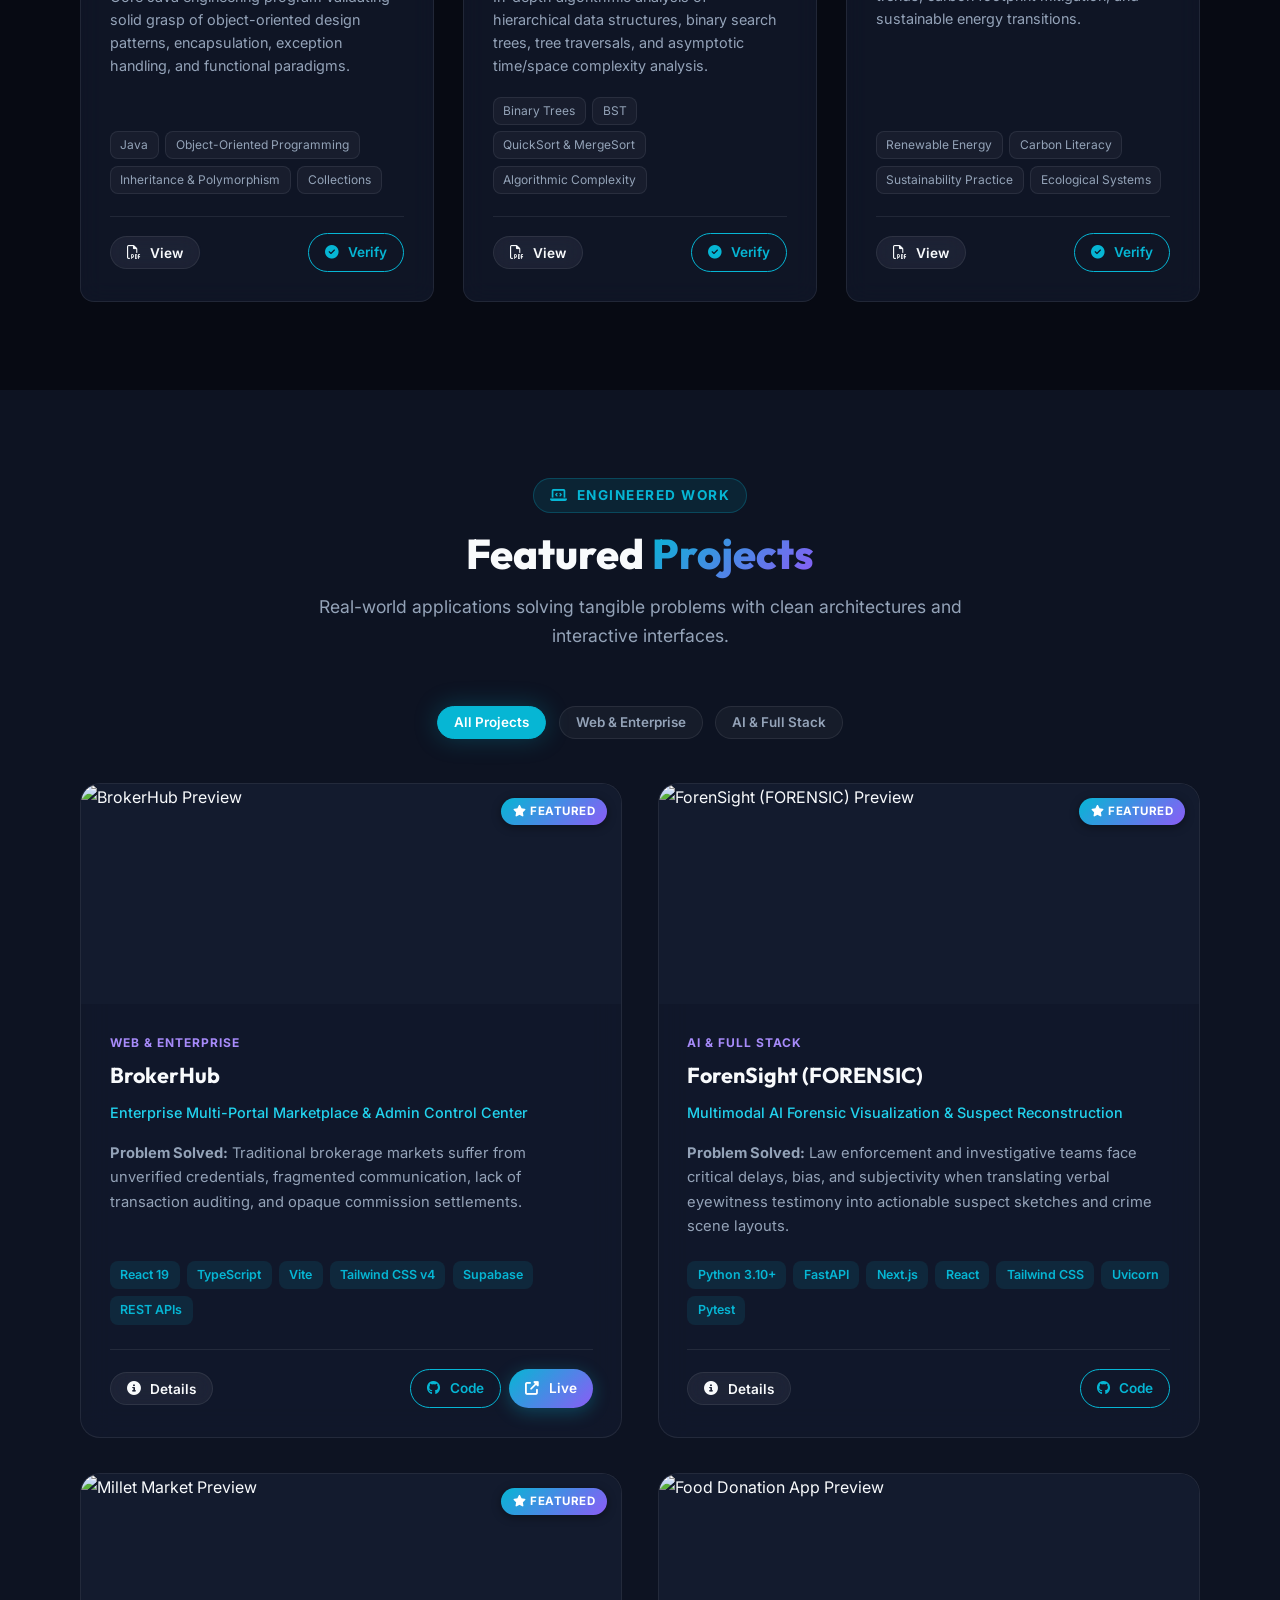
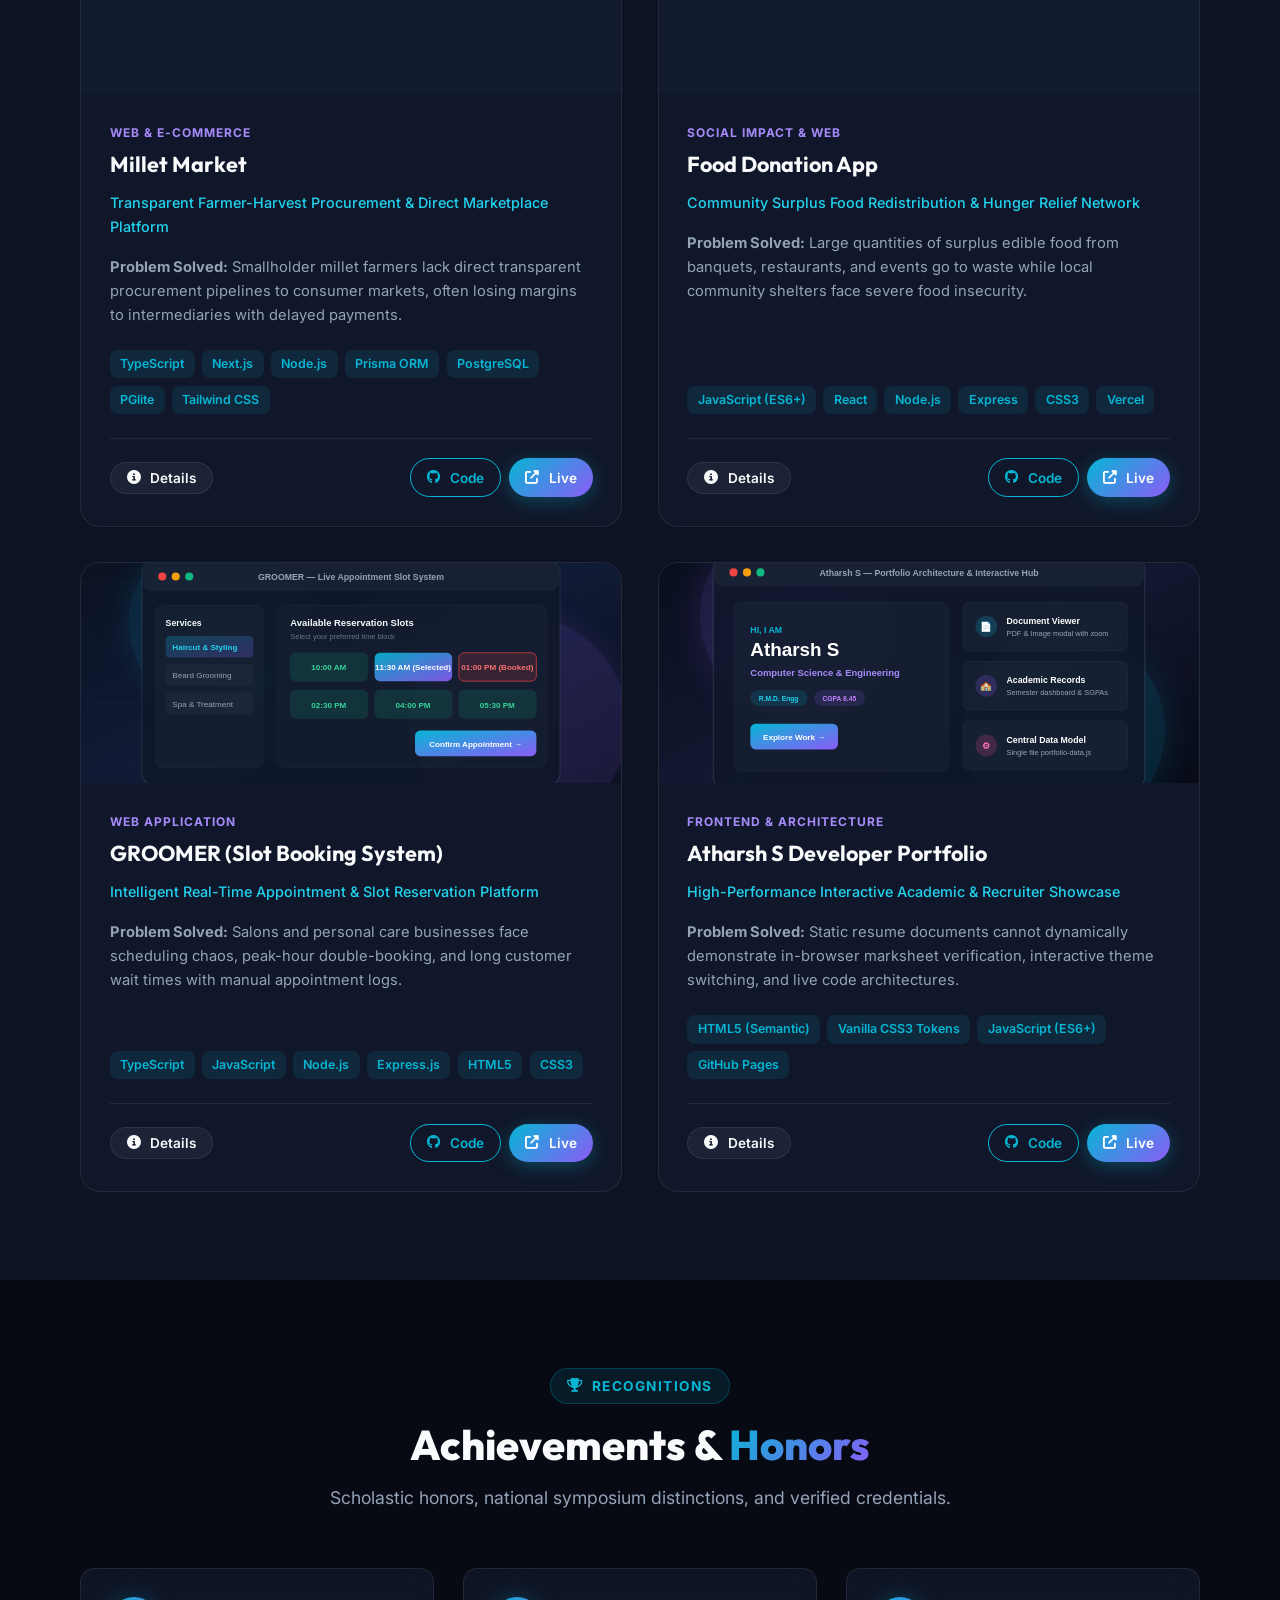
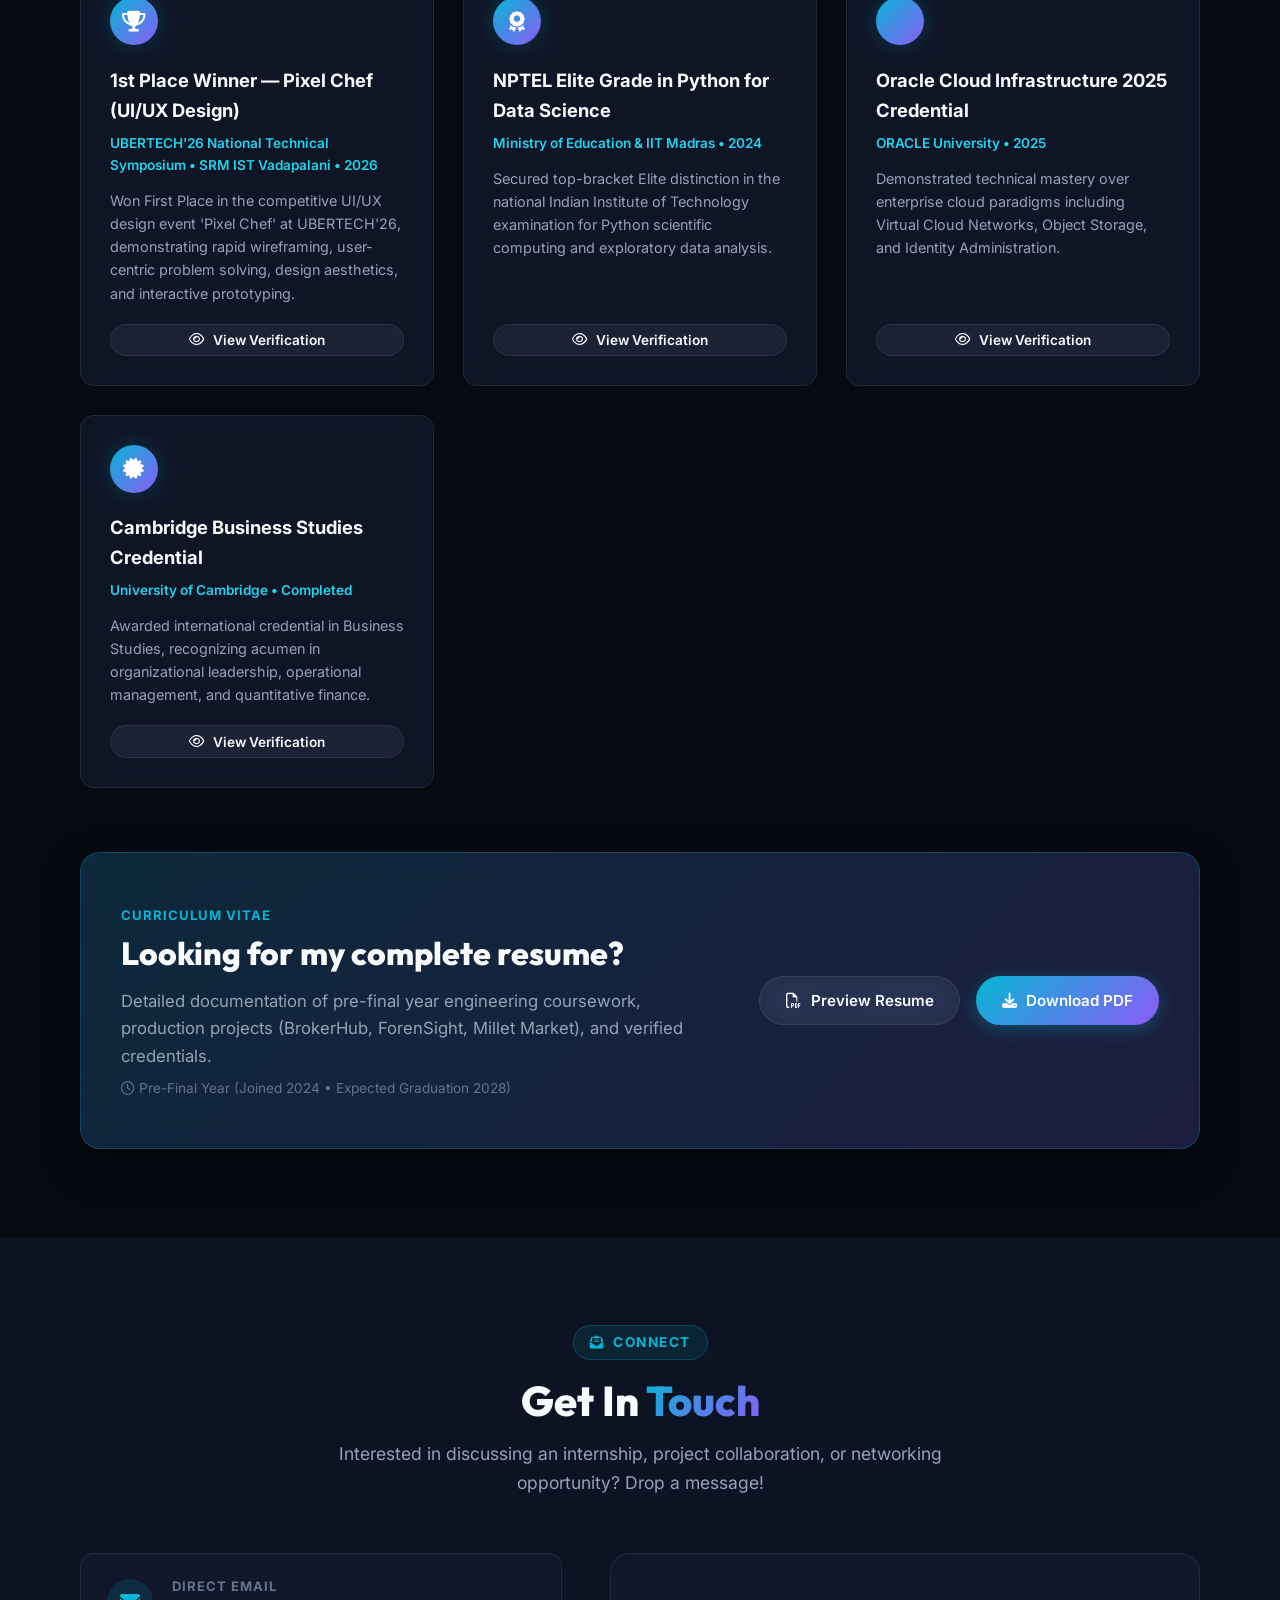
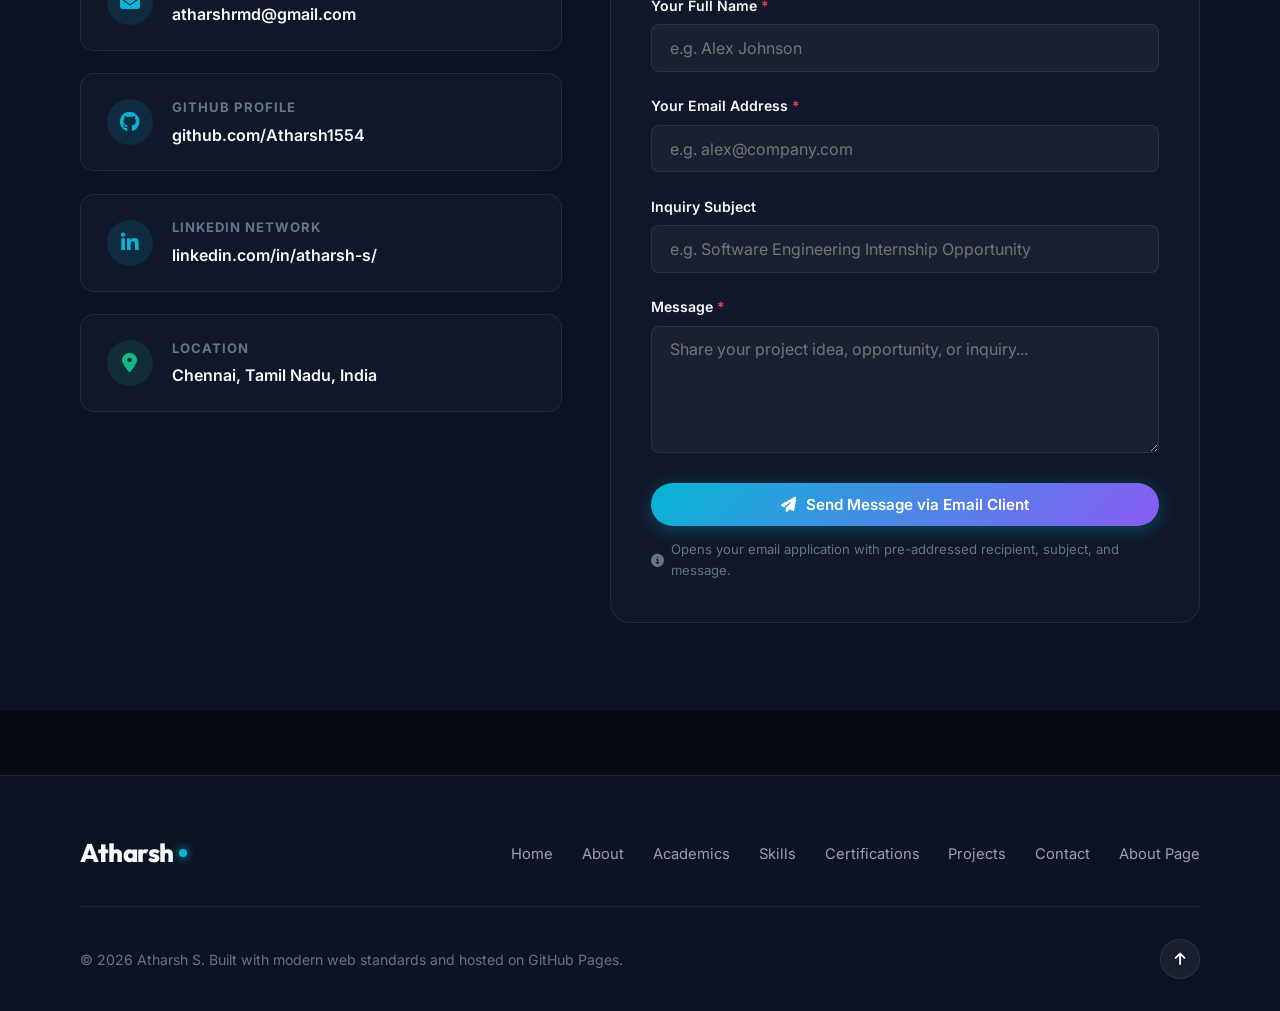
==== commit d1129f0e: "feat: add Atharsh S resume PDF and enable live preview/download across portfolio" ====
--- a/index.html
+++ b/index.html
@@ -108,7 +108,7 @@
               <a href="#contact" class="btn btn-secondary">
                 <i class="fas fa-paper-plane"></i> Contact Me
               </a>
-              <button class="btn btn-outline" onclick="openDocModal('Atharsh S — Curriculum Vitae', 'assets/documents/resume.pdf', 'Resume / CV', false)">
+              <button class="btn btn-outline" onclick="openDocModal('Atharsh S — Curriculum Vitae', 'assets/documents/resume.pdf', 'Resume / CV', true)">
                 <i class="fas fa-file-pdf"></i> Resume Preview
               </button>
             </div>
@@ -403,10 +403,10 @@
           </div>
 
           <div class="resume-actions-group">
-            <button class="btn btn-secondary" onclick="openDocModal('Atharsh S — Resume', 'assets/documents/resume.pdf', 'Official Resume', false)">
+            <button class="btn btn-secondary" onclick="openDocModal('Atharsh S — Resume', 'assets/documents/resume.pdf', 'Official Resume', true)">
               <i class="far fa-file-pdf"></i> Preview Resume
             </button>
-            <a href="assets/documents/resume.pdf" download="resume.pdf" class="btn btn-primary doc-pending-trigger" data-doc-title="Atharsh S — Resume">
+            <a href="assets/documents/resume.pdf" download="Atharsh_S_Resume.pdf" class="btn btn-primary">
               <i class="fas fa-download"></i> Download PDF
             </a>
           </div>
--- a/style.css
+++ b/style.css
@@ -431,7 +431,7 @@
   display: flex;
   align-items: center;
   padding-top: 110px;
-  padding-bottom: 4rem;
+  padding-bottom: 5.5rem;
   position: relative;
 }
 
@@ -614,6 +614,22 @@
   display: flex;
   align-items: center;
   gap: 0.9rem;
+  box-shadow: 0 8px 24px rgba(0, 0, 0, 0.35);
+  transition: all var(--transition-normal);
+}
+
+[data-theme="light"] .profile-badge-float {
+  background: rgba(255, 255, 255, 0.92);
+  border: 1px solid var(--surface-card-border);
+  box-shadow: var(--shadow-md);
+}
+
+[data-theme="light"] .profile-badge-text h4 {
+  color: var(--text-primary);
+}
+
+[data-theme="light"] .profile-badge-text p {
+  color: #0284c7;
 }
 
 .profile-badge-icon {
@@ -2115,13 +2131,19 @@
 /* ── Tablets / Small Laptops (≤ 1024px) ── */
 @media (max-width: 1024px) {
   .hero-section {
+    min-height: auto;
     padding-top: 100px;
+    padding-bottom: 3.5rem;
+  }
+
+  .scroll-indicator {
+    display: none !important;
   }
 
   .hero-grid {
     grid-template-columns: 1fr;
     text-align: center;
-    gap: 3rem;
+    gap: 2.5rem;
   }
 
   .hero-content {
@@ -2143,10 +2165,27 @@
 
   .hero-image-wrap {
     justify-content: center;
+    width: 100%;
   }
 
   .profile-card-glass {
     max-width: 340px;
+    margin: 0 auto;
+    padding: 0.9rem;
+  }
+
+  .profile-photo-container {
+    height: 350px;
+  }
+
+  .profile-badge-float {
+    position: relative;
+    bottom: auto;
+    left: auto;
+    right: auto;
+    margin-top: 0.85rem;
+    padding: 0.85rem 1rem;
+    text-align: left;
   }
 
   /* About */
@@ -2253,28 +2292,69 @@
 
   /* Hero */
   .hero-section {
+    min-height: auto;
     padding-top: 90px;
     padding-bottom: 3rem;
   }
 
+  .scroll-indicator {
+    display: none !important;
+  }
+
   .hero-title {
     font-size: 2.6rem;
   }
 
   .hero-roles {
-    font-size: 1.25rem;
+    font-size: 1.2rem;
+    flex-direction: column;
+    align-items: center;
+    min-height: auto;
+    gap: 0.3rem;
+  }
+
+  .role-typing {
+    white-space: normal;
+    text-align: center;
+    overflow-wrap: break-word;
+    max-width: 100%;
   }
 
   .hero-summary {
     font-size: 1rem;
   }
 
+  .hero-image-wrap {
+    width: 100%;
+    justify-content: center;
+  }
+
   .profile-card-glass {
-    max-width: 300px;
+    max-width: 320px;
+    width: 100%;
+    margin: 0 auto;
+    padding: 0.85rem;
   }
 
   .profile-photo-container {
-    height: 350px;
+    width: 100%;
+    height: 330px;
+    border-radius: calc(var(--radius-lg) - 8px);
+  }
+
+  .profile-photo-container img {
+    object-position: center top;
+  }
+
+  .profile-badge-float {
+    position: relative;
+    bottom: auto;
+    left: auto;
+    right: auto;
+    margin-top: 0.85rem;
+    padding: 0.85rem 1rem;
+    text-align: left;
+    gap: 0.85rem;
   }
 
   /* About highlights */
@@ -2409,8 +2489,18 @@
 
   .hero-roles {
     font-size: 1.1rem;
-    flex-wrap: wrap;
-    justify-content: center;
+    flex-direction: column;
+    align-items: center;
+    min-height: auto;
+    gap: 0.3rem;
+  }
+
+  .role-typing {
+    white-space: normal;
+    overflow-wrap: break-word;
+    word-break: break-word;
+    max-width: 100%;
+    text-align: center;
   }
 
   .hero-cta {
@@ -2425,11 +2515,36 @@
   }
 
   .profile-card-glass {
-    max-width: 100%;
+    max-width: 310px;
+    margin: 0 auto;
+    padding: 0.75rem;
   }
 
   .profile-photo-container {
-    height: 300px;
+    height: 310px;
+    border-radius: calc(var(--radius-lg) - 10px);
+  }
+
+  .profile-badge-float {
+    margin-top: 0.75rem;
+    padding: 0.75rem 0.85rem;
+    gap: 0.75rem;
+  }
+
+  .profile-badge-icon {
+    width: 35px;
+    height: 35px;
+    font-size: 0.9rem;
+  }
+
+  .profile-badge-text h4 {
+    font-size: 0.88rem;
+    line-height: 1.25;
+  }
+
+  .profile-badge-text p {
+    font-size: 0.74rem;
+    line-height: 1.35;
   }
 
   /* About */
@@ -2609,8 +2724,33 @@
     font-size: 1rem;
   }
 
+  .profile-card-glass {
+    max-width: 285px;
+    padding: 0.65rem;
+  }
+
   .profile-photo-container {
-    height: 260px;
+    height: 285px;
+  }
+
+  .profile-badge-float {
+    margin-top: 0.65rem;
+    padding: 0.65rem 0.75rem;
+    gap: 0.65rem;
+  }
+
+  .profile-badge-icon {
+    width: 32px;
+    height: 32px;
+    font-size: 0.85rem;
+  }
+
+  .profile-badge-text h4 {
+    font-size: 0.82rem;
+  }
+
+  .profile-badge-text p {
+    font-size: 0.7rem;
   }
 
   .brand-logo {
